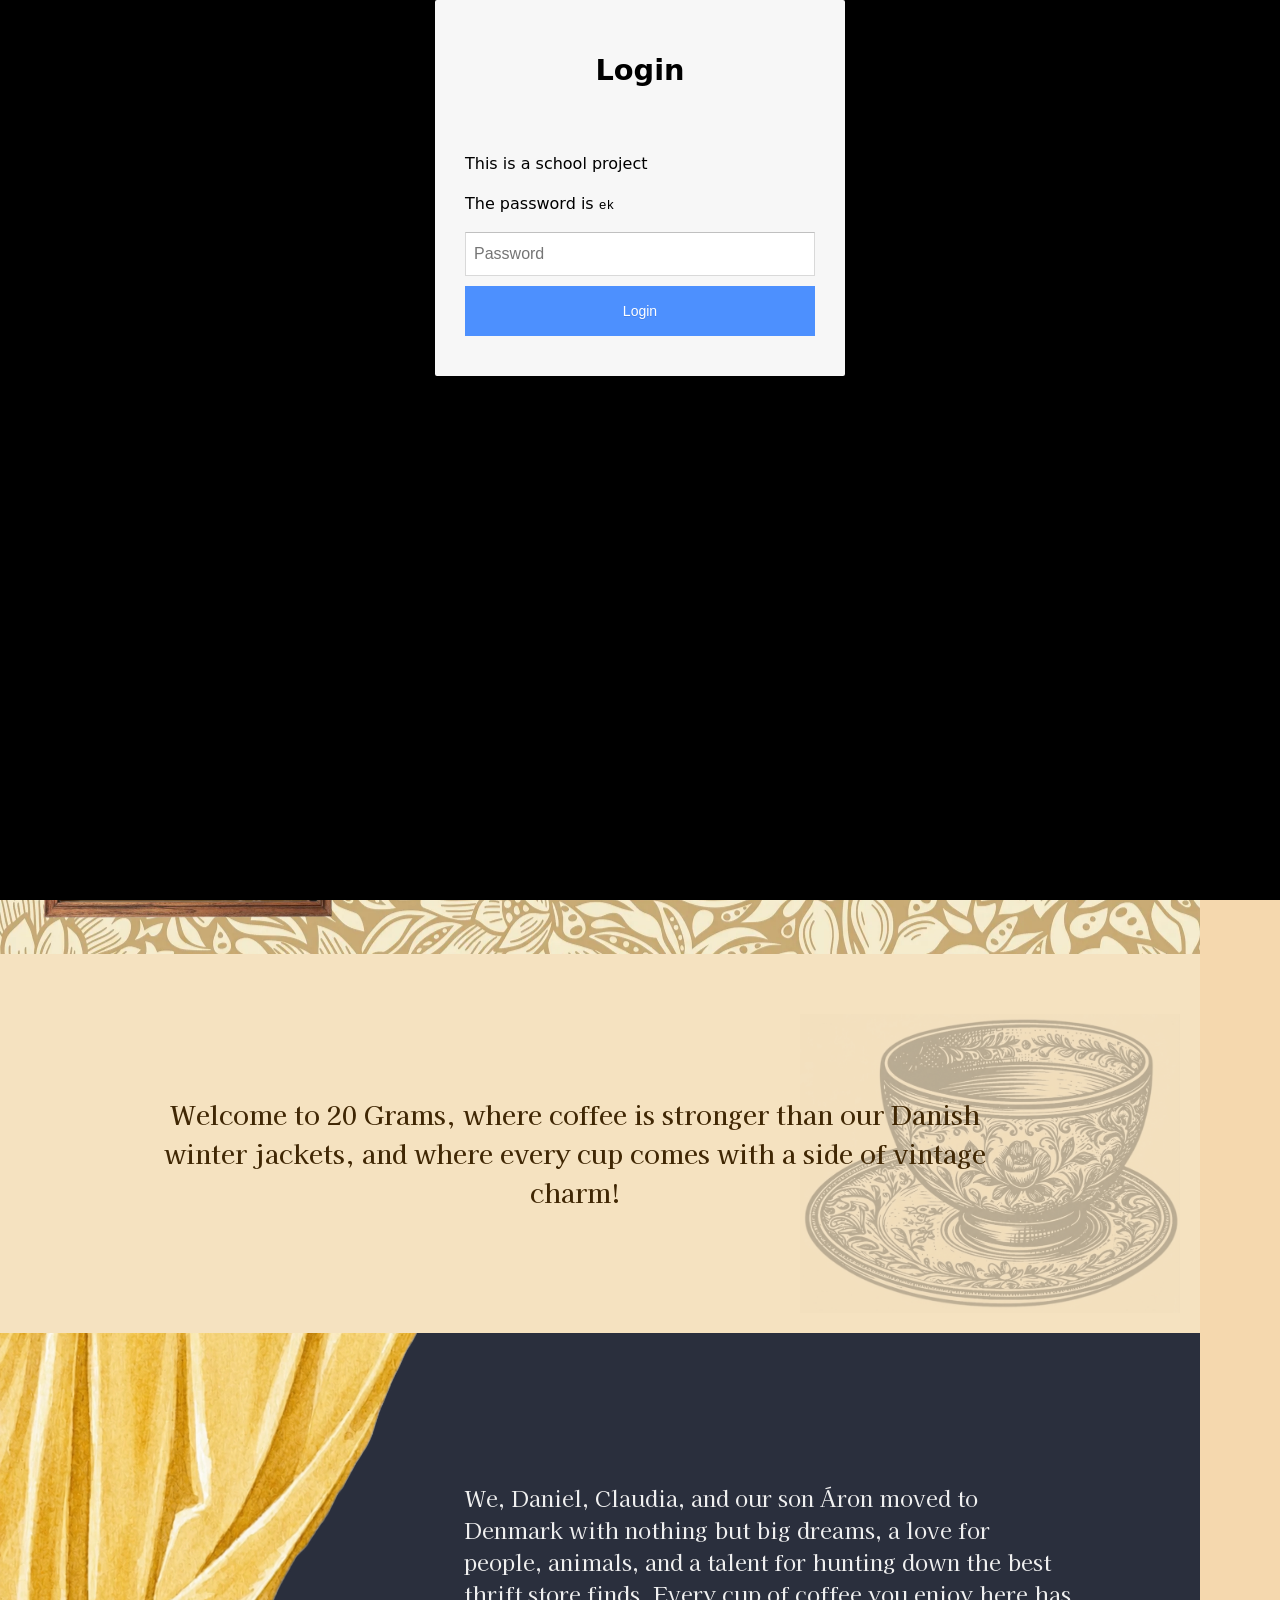
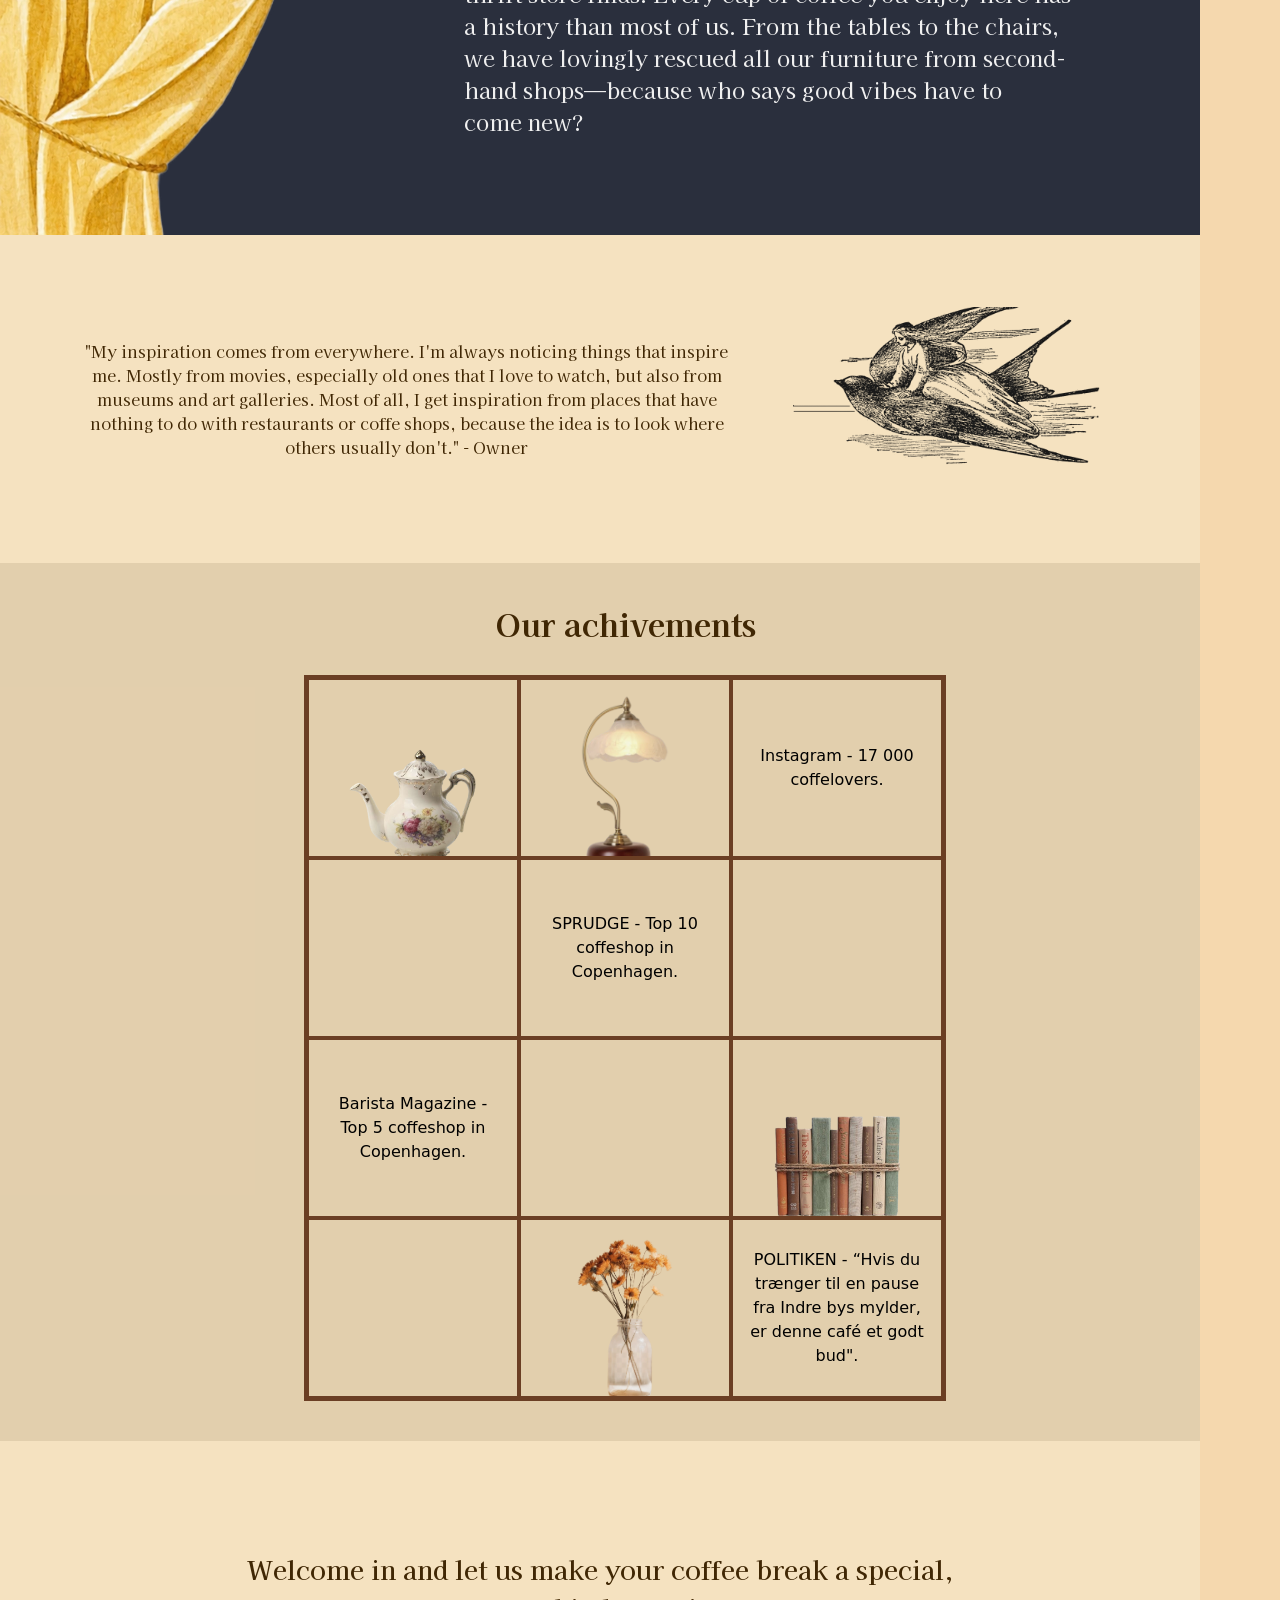
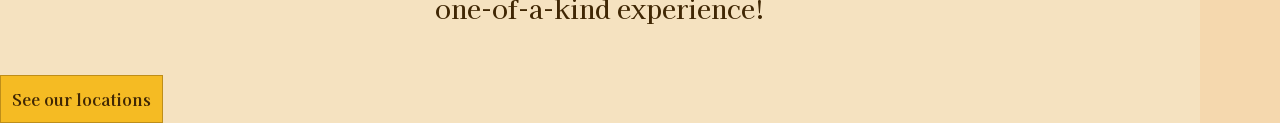
==== about.html @ cf6dc62d "programmeringaboutside" ====
<!doctype html>
<html lang="en">

<head>
  <meta charset="UTF-8" />
  <meta name="viewport" content="width=device-width, initial-scale=1.0" />
  <meta name="robots" content="noindex" />
  <link rel="stylesheet" href="css/about.css" />
  <link rel="stylesheet" href="css/fonts.css" />
  <link rel="stylesheet" href="css/generel.css" />
  <link rel="stylesheet" href="css/custom.css" />
  <link rel="apple-touch-icon" sizes="180x180" href="imgs/generel/favicon/apple-touch-icon.png" />
  <link rel="icon" type="image/png" sizes="32x32" href="imgs/generel/favicon/favicon-32x32.png" />
  <link rel="icon" type="image/png" sizes="16x16" href="imgs/generel/favicon/favicon-16x16.png" />
  <link rel="manifest" href="imgs/generel/favicon/site.webmanifest" />
  <link rel="stylesheet"
    href="https://fonts.googleapis.com/css2?family=Material+Symbols+Outlined:opsz,wght,FILL,GRAD@20..48,100..700,0..1,-50..200&icon_names=arrow_forward_ios,calendar_add_on,location_on,loyalty,mail,menu_book,open_in_new,other_houses" />
  <title>About Us</title>
</head>

<body id="aboutbody">
  <header>
    <div class="logo">
      <a href="index.html">
        <img src="imgs/generel/logo.webp" alt="Logo" />
      </a>
    </div>
    <nav>
      <ul class="menu">
        <li class="navlink">
          <a class="navlink" href="index.html"><span class="material-symbols-outlined">other_houses</span>Home</a>
        </li>
        <li class="navlink">
          <a class="navlink" href="menu.html"><span class="material-symbols-outlined">menu_book</span>Menu</a>
        </li>
        <li class="navlink">
          <a class="navlink" href="about.html"><span class="material-symbols-outlined">loyalty</span>About Us</a>
        </li>
        <li class="navlink">
          <a class="navlink" href="contact.html"><span class="material-symbols-outlined">calendar_add_on</span>Booking &
            Contact</a>
        </li>
        <li class="socialmedia">
          <span><a href="https://www.instagram.com/20gramsdk"><span class="mdi--instagram"></span></a><a
              href="https://www.facebook.com/20gramscph"><span class="gg--facebook"></span></a><a
              href="https://www.tiktok.com/@20gramsdk"><span class="ic--baseline-tiktok"></span></a></span>
          <p>20Grams 2026</p>
        </li>
      </ul>
      <button class="burger">
        <span class="line"></span>
        <span class="line"></span>
        <span class="line"></span>
      </button>
    </nav>
  </header>


  <main>
    <div class="bakgrund">
      <h1>ABOUT US</h1>
      <div class="grid2-3-2">
        <div class="galleribild1">
          <img src="imgs/imgsabout/bild5tavelvegg.webp" alt="menniskorfamilj">
        </div>
        <div class="galleribild2">
          <img src="imgs/imgsabout/bild2tavelvegg.webp" alt="tavlorvegg">
        </div>
        <div class="galleribild3">
          <img src="imgs/imgsabout/bild3tavelvegg.webp" alt="cafeingang">
        </div>
        <div class="galleribild4">
          <img src="imgs/imgsabout/bild4tavelvegg.webp" alt="sittplatscafe">
        </div>
        <div class="galleribild5">
          <img src="imgs/imgsabout/bild1tavelvegg.webp" alt="kvinnakaffe">
        </div>
      </div>
    </div>

    <div class="grid1-1-1">
      <div class="h3first">
        <h3>Welcome to 20 Grams, where coffee is stronger than our Danish winter jackets, and where every
          cup comes with a
          side of vintage charm! </h3>
      </div>
      <img class="koppabout" src="imgs/imgsabout/koppabout.webp" alt="kopp">
    </div>

    <div class="grid2-1">
      <img class="gardinimg" src="imgs/imgsabout/gardinmobilabout.webp" alt="gardin">
      <img class="gardindesktop" src="imgs/imgsabout/gardinabout.webp" alt="gardindesktop">
      <p>We, Daniel, Claudia, and our son Áron moved to Denmark with nothing but big dreams, a love for people,
        animals,
        and a talent for hunting down the best thrift store finds.
        Every cup of coffee you enjoy here has a history than most of us.
        From the tables to the chairs, we have lovingly rescued all our furniture from second-hand shops—because who
        says
        good vibes have to come new?</p>
    </div>

    <div class="grid-1-1">
      <p>"My inspiration comes from everywhere. I'm always noticing things that inspire me. Mostly from movies,
        especially old ones that I love to watch, but also from museums and art galleries. Most of all, I get
        inspiration from places that have nothing to do with restaurants or coffe shops, because the idea is to look
        where others usually don't." - Owner</p>
      <img class="kvinnafagel" src="imgs/imgsabout/bildfagelabout.webp" alt="kvinnafagel">
    </div>

    <div class="gridachivements">
      <h2>Our achivements</h2>
      <ul id="listmobil">
        <li>
          <p>SPRUDGE - Top 10 coffeshop in Copenhagen.</p>
        </li>
        <li>
          <p>Barista Magazine - Top 5 coffeshop in Copenhagen.</p>
        </li>
        <li>
          <p>POLITIKEN - “Hvis du trænger til en pause fra Indre bys mylder, er denne café et godt bud “.</p>
        </li>
        <li>
          <p>Instagram - 17 000 coffelovers.</p>
        </li>
      </ul>
      <div class="hylla">
        <div><img class="grid1hylla" src="imgs/imgsabout/abouthyllakanna.webp" alt="kannapahylla"></div>
        <div><img class="grid2hylla" src="imgs/imgsabout/abouthyllalampa.webp" alt="lampapahylla"></div>
        <button popovertarget="ramme1">
          Instagram - 17 000 coffelovers.
        </button>
        <p></p>
        <button popovertarget="ramme2"> SPRUDGE - Top 10 coffeshop in Copenhagen.</button>
        <p></p>
        <button popovertarget="ramme3">Barista Magazine - Top 5 coffeshop in Copenhagen.</button>
        <p></p>
        <div><img class="grid6hylla" src="imgs/imgsabout/abouthyllabok.webp" alt="bockerpahylla"></div>
        <p></p>
        <div><img class="grid7hylla" src="imgs/imgsabout/abouthyllablommor.webp" alt="blommorpahylla"></div>
        <button popovertarget="ramme4"> POLITIKEN - “Hvis du trænger til en pause fra Indre bys mylder, er denne café et
          godt bud". </button>

      </div>
    </div>
    <div id="ramme1" popover>
      We're pretty social, too!
      Find us on Instagram with over 17,000 followers who keep up with our coffee creations and café vibes.
      Come and see what we're brewing:

      <button>To Instagram</button>
    </div>

    <div id="ramme2" popover>
      Guess what?
      We made it to the Top 10 Coffee Shops in Copenhagen according to SPRUDGE, the coffee bible since 2009! If you're
      into caffeine and cool places, check out what they said about us here:


      <button>To article</button>
    </div>

    <div id="ramme3" popover>
      Barista Magazine also thinks we're pretty awesome, they named us one of the top 5 Coffee Shops in Copenhagen!
      (Our baristas are blushing.)
      See what all the buzz is about here:

      <button>To article</button>
    </div>

    <div id="ramme4" popover>
      POLITIKEN who is one of Denmark's top newspapers, gave us a shoutout!
      If you need a chill break from the city's hustle, we're the spot:

      <button>To article</button>
    </div>

    <div class="flexaboutwelcomein">

      <h3 class="h3welcome">Welcome in and let us make your coffee break a special, </h3>

      <h3 class="h3welcomesecond">one-of-a-kind experience!
      </h3>
      <a class="cta-btnn" href="contact.html">See our locations</a>


    </div>
  </main>


  <!-- <footer>
    <div class="footer-wrapper">
      <div class="slogan">
        <p><span class="brandname">20Grams</span> - Where Coffee Is Just the Beginning</p>
      </div>
      <nav>
        <ul class="footernav">
          <li class="flex"><a href="index.html">Home</a></li>
          <li class="flex"><a href="menu.html">Menu</a></li>
          <li class="flex"><a href="about.html">About Us</a></li>
          <li class="flex"><a href="contact.html">Booking & Contact</a></li>
        </ul>
        <div class="footer-logo">
          <a href="index.html">
            <img src="imgs/generel/logo.webp" alt="Logo" />
          </a>
        </div>
      </nav>
      <span class="line"></span>
      <div class="footer-location">
        <h4 class="navlink">Our Locations</h4>
        <span class="flex"><span class="mdi--location"></span>
          <p class="navlink">Nørreport</p>
        </span>
        <div class="flex openinghours">
          <p>Monday - Saturday</p>
          <p>08:00 — 18:45</p>
        </div>
        <span class="line"></span>
        <div class="flex openinghours">
          <p>Sunday</p>
          <p>08:00 — 17:45</p>
        </div>
      </div>
      <div class="footer-location">
        <span class="flex"><span class="mdi--location"></span>
          <p class="navlink">Vesterport</p>
        </span>
        <div class="flex openinghours">
          <p>Monday - Saturday</p>
          <p>09:00 — 18:45</p>
        </div>
        <span class="line"></span>
        <div class="flex openinghours">
          <p>Sunday</p>
          <p>09:00 — 17:45</p>
        </div>
      </div>
      <span class="line"></span>
      <div class="footer-socialmedia">
        <span>
          <a href="https://www.instagram.com/20gramsdk"><span class="mdi--instagram"></span></a><a
            href="https://www.facebook.com/20gramscph"><span class="gg--facebook"></span></a><a
            href="https://www.tiktok.com/@20gramsdk"><span class="ic--baseline-tiktok"></span></a>
        </span>
        <div class="signature">
          <p class="brandname">20Grams</p>
          <p class="cph">COPENHAGEN</p>
        </div>
      </div>
    </div>
  </footer> -->
  <script src="javascript/login.js"></script>
  <script src="javascript/burgermenu.js"></script>
</body>

</html>
---- css/about.css ----
/**************** mobil version *******************/
body#aboutbody {
  background-image: none;
  background-color: #f4d4a5e3;
}

main {
  /* styling */
  background-color: var(--color-background-mathilda);
  background-size: 1200px auto;
}

.bakgrund {
  /* styling */
  background-image: url(/imgs/imgsabout/backgroundabout.webp);
  background-size: 1200px auto;
}

.grid2-3-2 {
  display: grid;
  grid-template-columns: 2fr 3fr 2fr;
  margin: 10px;
  img {
    object-fit: strech;
  }
}

h1 {
  text-align: center;
}

/************* galleri *************/
.galleribild1 {
  grid-row: 1/3;
  /* width: 80%; */
  /* margin: 35px; */
}

.galleribild2 {
  grid-column: 1/2;
  /* margin-left: 20px;
  margin-bottom: 30px; */
}

.galleribild3 {
  grid-column: 2/3;
  grid-row: 1/5;
}

.galleribild4 {
  grid-column: 3/4;
  grid-row: 1/2;
  /* margin-top: 25px;
  margin: 25px; */
}

.galleribild5 {
  grid-row: 2/4;
  /* margin-inline: 25px; */
}

.grid1-1-1 {
  display: grid;
  grid-template-columns: 1fr 1fr 1fr;
}

.h3first h3 {
  text-align: center;
  z-index: 20;
  position: absolute;
  /* styling */
  margin: 30px;
  font-size: 16px;
  font-weight: var(--font-weight-medium);
}

.koppabout {
  grid-column: 3/3;
  /* styling */
  padding-right: 20px;
  padding-bottom: 20px;
  padding-top: 50px;
}

.grid2-1 {
  /* grid-template-columns: 2fr 1fr; */
  /* styling */
  background-color: var(--blue);
  h1,
  h2,
  p {
    color: var(--color-text-inverted);
  }
}

.grid2-1 {
  background-color: var(--blue);
  display: grid;
  grid-template-columns: repeat(6, 1fr);
  img {
    grid-column: 1/4;
    grid-row: 1/2;
  }
  p {
    color: var(--color-text-inverted);
    grid-column: 2/3;
    margin-top: 30%;

    padding: 5%;
    grid-column: 3/7;
    grid-row: 1/2;
    line-height: 20px;
  }
}

.gardinimg {
  grid-column: 2/3;
}

.pgardin {
  grid-column: 2/3;
}

.grid-1-1 {
  /* display: grid;
  grid-template-columns: 1fr 1fr; */
  margin: 40px;
  margin-block: 40px;
}

.kvinnafagel {
  display: none;
}

.gridachivements {
  /* styling */
  background-color: var(--brown10);
  padding: 40px;
  padding-left: 90px;
}
main .gridachivements ul {
  display: grid;
  grid-template-columns: auto 1fr auto;
}

.gridachivements h2 {
  font-size: 26px;
}

.hylla .gardindesktop {
  display: none;
}

.flexaboutwelcomein h3 {
  text-align: center;
  /* styling */
  font-size: 16px;
  font-weight: var(--font-weight-medium);
}

.h3welcome {
  margin-top: 60px;
}
.h3welcomesecond {
  margin-bottom: 2rem;
}
li {
  color: var(--brown);
  font-size: 35px;
  margin-top: 25px;
  grid-column: 2/3;
}

.cta-btnn {
  display: block;
  height: 48px;
  width: fit-content;
  padding-inline: 0.7rem;
  border: var(--color-btn-border);
  background-color: var(--color-btn);
  color: var(--color-text);
  font-family: var(--font-family-primary);
  font-size: var(--font-size-btn);
  font-weight: var(--font-weight-bold);
  text-align: center;
  place-content: center;
  text-decoration: none;
  transition: ease 0.3s;
  cursor: pointer;
  justify-self: center;
}

.cta-btnn:hover {
  padding-inline: 1.2rem;
  background-color: var(--color-btn-hover);
}
.cta-btnn:active {
  background-color: var(--color-btn-active);
  color: var(--color-text-inverted);
  padding-inline: 0.5rem;
}

/**************** desktop version ***************/
@media (min-width: 800px) {
  main {
    /* styling */
    background-color: var(--color-background-mathilda);
    background-size: 1200px auto;
  }

  .test {
    /* styling */
    background-image: url(/imgs/imgsabout/backgroundabout.webp);
    background-size: 1200px auto;
  }
  /************* galleri ******************/
  .galleribild1 {
    grid-row: 1/3;
    width: 80%;
    margin: 35px;
  }

  .galleribild2 {
    grid-column: 1/2;
    margin-left: 20px;
    margin-bottom: 30px;
  }

  .galleribild3 {
    grid-column: 2/3;
    grid-row: 1/5;
  }

  .galleribild4 {
    grid-column: 3/4;
    grid-row: 1/2;
    margin-top: 25px;
    margin: 25px;
  }

  .galleribild5 {
    grid-row: 2/4;
    margin-inline: 25px;
  }

  .grid1-1-1 {
    display: grid;
    grid-template-columns: 1fr 1fr 1fr;
  }

  .h3first h3 {
    /* z-index: 20; */
    position: absolute;
    margin-right: 280px;
    margin-left: 150px;
    margin-top: 130px;
    /* styling */
    /* margin: 60px; */
    font-weight: var(--font-weight-medium);
    font-size: var(--font-size-h3);
  }

  .koppabout {
    grid-column: 3/3;
    padding-right: 20px;
    padding-bottom: 20px;
    padding-top: 50px;
  }

  .gridachivements ul#listmobil {
    display: none;
  }

  /************ hylla achiviements ************/
  .gridachivements h2 {
    font-size: var(--font-size-h2);
    text-align: center;
    margin-bottom: 2rem;
  }
  .hylla {
    width: 60%;
    margin: auto;
    display: grid;
    grid-template-columns: repeat(3, 1fr);
    border: 3px solid #6b3f24;
  }

  .hylla > * {
    border: 2.5px solid #6b3f24;
    height: 180px;
    display: flex;
    justify-content: center;
    align-items: center;
    text-align: center;
    padding: 15px;
    overflow: hidden;
  }

  .hylla img {
    height: auto;
    object-fit: contain;
  }

  .hylla .grid1hylla,
  .hylla .grid6hylla {
    padding-top: 4.7rem;
    width: 130px;
  }

  .hylla .grid2hylla {
    width: 90px;
    padding-top: 1.6rem;
  }
  .hylla .grid7hylla {
    width: 100px;
    padding-top: 1.5rem;
  }

  .ramme1,
  .ramme2,
  .ramme3,
  .ramme4,
  #ramme1,
  #ramme2,
  #ramme3,
  #ramme4 {
    font-size: var(--font-size-p);
    font-family: var(--font-family-primary);
    width: 700px;
    height: 400px;
    position: fixed;
    top: 50%;
    left: 50%;
    position: fixed;
    transform: translate(-50%, -50%);

    background-image: url(/imgs/imgsabout/kortbakgrund.webp);
    padding-top: 3rem;
    padding-inline: 3rem;
  }

  .grid2-1 {
    grid-template-columns: 2fr 1fr;
    /* styling */
    background-color: var(--blue);
    h1,
    h2,
    p {
      color: var(--color-text-inverted);
    }
  }

  .kvinnafagel {
    display: block;
  }

  .gardinimg {
    display: none;
  }

  .gardindesktop {
    width: 140%;
  }
  .grid2-1 p {
    font-size: var(--font-size-h4);
    line-height: normal;
    padding-inline: 8rem;
    text-align: start;
    margin-left: 21rem;
    margin-top: 5.5rem;
  }
  .grid-1-1 {
    display: grid;
    grid-template-columns: 1fr 1fr 1fr;
    margin: 20px;
    margin-block: 40px;
  }

  .grid-1-1 img {
    width: 80%;
    grid-column: 3/3;
    margin-top: 2rem;
  }

  .grid-1-1 p {
    grid-column: 1/3;
    margin: 4rem;
    text-align: center;
  }

  .flexaboutwelcomein h3 {
    font-size: var(--font-size-h3);
  }

  .h3welcome {
    padding-top: 3rem;
  }

  .h3welcomesecond {
    padding-bottom: 1rem;
  }
  .cta-btnn {
    display: block;
    height: 48px;
    width: fit-content;
    padding-inline: 0.7rem;
    border: var(--color-btn-border);
    background-color: var(--color-btn);
    color: var(--color-text);
    font-family: var(--font-family-primary);
    font-size: var(--font-size-btn);
    font-weight: var(--font-weight-bold);
    text-align: center;
    place-content: center;
    text-decoration: none;
    transition: ease 0.3s;
    cursor: pointer;
    justify-self: center;
  }

  .cta-btnn:hover {
    padding-inline: 1.2rem;
    background-color: var(--color-btn-hover);
  }
  .cta-btnn:active {
    background-color: var(--color-btn-active);
    color: var(--color-text-inverted);
    padding-inline: 0.5rem;
  }
}
---- css/fonts.css ----
@import url("https://fonts.googleapis.com/css2?family=Almendra:wght@400;700&family=Jacques+Francois&family=Kaisei+Decol:wght@400;500;700&display=swap");

/* Google Icons */
.material-symbols-outlined {
  font-variation-settings:
  'FILL' 1,
  'wght' 600,
  'GRAD' 0,
  'opsz' 24
}

/* socialmedia */
.instagram-icon {
  content: url('data:image/svg+xml,<svg xmlns="http://www.w3.org/2000/svg" width="30" height="30" viewBox="0 0 24 24"><path fill="%23402704" d="M7.8 2h8.4C19.4 2 22 4.6 22 7.8v8.4a5.8 5.8 0 0 1-5.8 5.8H7.8C4.6 22 2 19.4 2 16.2V7.8A5.8 5.8 0 0 1 7.8 2m-.2 2A3.6 3.6 0 0 0 4 7.6v8.8C4 18.39 5.61 20 7.6 20h8.8a3.6 3.6 0 0 0 3.6-3.6V7.6C20 5.61 18.39 4 16.4 4zm9.65 1.5a1.25 1.25 0 0 1 1.25 1.25A1.25 1.25 0 0 1 17.25 8A1.25 1.25 0 0 1 16 6.75a1.25 1.25 0 0 1 1.25-1.25M12 7a5 5 0 0 1 5 5a5 5 0 0 1-5 5a5 5 0 0 1-5-5a5 5 0 0 1 5-5m0 2a3 3 0 0 0-3 3a3 3 0 0 0 3 3a3 3 0 0 0 3-3a3 3 0 0 0-3-3" /></svg>');
  /* <span class="instagram-icon"></span> */
  }
.instagram-icon-white {
  content: url('data:image/svg+xml,<svg xmlns="http://www.w3.org/2000/svg" width="30" height="30" viewBox="0 0 24 24"><path fill="%23f0f0f0" d="M7.8 2h8.4C19.4 2 22 4.6 22 7.8v8.4a5.8 5.8 0 0 1-5.8 5.8H7.8C4.6 22 2 19.4 2 16.2V7.8A5.8 5.8 0 0 1 7.8 2m-.2 2A3.6 3.6 0 0 0 4 7.6v8.8C4 18.39 5.61 20 7.6 20h8.8a3.6 3.6 0 0 0 3.6-3.6V7.6C20 5.61 18.39 4 16.4 4zm9.65 1.5a1.25 1.25 0 0 1 1.25 1.25A1.25 1.25 0 0 1 17.25 8A1.25 1.25 0 0 1 16 6.75a1.25 1.25 0 0 1 1.25-1.25M12 7a5 5 0 0 1 5 5a5 5 0 0 1-5 5a5 5 0 0 1-5-5a5 5 0 0 1 5-5m0 2a3 3 0 0 0-3 3a3 3 0 0 0 3 3a3 3 0 0 0 3-3a3 3 0 0 0-3-3" /></svg>');
        padding: 0.3rem;
  /* <span class="instagram-icon-white"></span> */
  }
  .facebook-icon {
    content: url('data:image/svg+xml,<svg xmlns="http://www.w3.org/2000/svg" width="30" height="30" viewBox="0 0 24 24"><path fill="%23402704" d="M14.2 2.875A4.625 4.625 0 0 0 9.575 7.5v2.575H7.1c-.124 0-.225.1-.225.225v3.4c0 .124.1.225.225.225h2.475V20.9c0 .124.1.225.225.225h3.4c.124 0 .225-.1.225-.225v-6.975h2.497c.103 0 .193-.07.218-.17l.85-3.4a.225.225 0 0 0-.218-.28h-3.347V7.5a.775.775 0 0 1 .775-.775h2.6c.124 0 .225-.1.225-.225V3.1c0-.124-.1-.225-.225-.225z" /></svg>');
    /* <span class="facebook-icon"></span> */
  }
  .facebook-icon-white {
    content: url('data:image/svg+xml,<svg xmlns="http://www.w3.org/2000/svg" width="30" height="30" viewBox="0 0 24 24"><path fill="%23f0f0f0" d="M14.2 2.875A4.625 4.625 0 0 0 9.575 7.5v2.575H7.1c-.124 0-.225.1-.225.225v3.4c0 .124.1.225.225.225h2.475V20.9c0 .124.1.225.225.225h3.4c.124 0 .225-.1.225-.225v-6.975h2.497c.103 0 .193-.07.218-.17l.85-3.4a.225.225 0 0 0-.218-.28h-3.347V7.5a.775.775 0 0 1 .775-.775h2.6c.124 0 .225-.1.225-.225V3.1c0-.124-.1-.225-.225-.225z" /></svg>');
         padding: 0.3rem;
   /* <span class="facebook-icon-white"></span> */
  }
  .tiktok-icon {
    content: url('data:image/svg+xml,<svg xmlns="http://www.w3.org/2000/svg" width="30" height="30" viewBox="0 0 24 24"><path fill="%23402704" d="M16.6 5.82s.51.5 0 0A4.28 4.28 0 0 1 15.54 3h-3.09v12.4a2.59 2.59 0 0 1-2.59 2.5c-1.42 0-2.6-1.16-2.6-2.6c0-1.72 1.66-3.01 3.37-2.48V9.66c-3.45-.46-6.47 2.22-6.47 5.64c0 3.33 2.76 5.7 5.69 5.7c3.14 0 5.69-2.55 5.69-5.7V9.01a7.35 7.35 0 0 0 4.3 1.38V7.3s-1.88.09-3.24-1.48" /></svg>');
    /* <span class="tiktok-icon"></span> */
  }
  .tiktok-icon-white {
    content: url('data:image/svg+xml,<svg xmlns="http://www.w3.org/2000/svg" width="30" height="30" viewBox="0 0 24 24"><path fill="%23f0f0f0" d="M16.6 5.82s.51.5 0 0A4.28 4.28 0 0 1 15.54 3h-3.09v12.4a2.59 2.59 0 0 1-2.59 2.5c-1.42 0-2.6-1.16-2.6-2.6c0-1.72 1.66-3.01 3.37-2.48V9.66c-3.45-.46-6.47 2.22-6.47 5.64c0 3.33 2.76 5.7 5.69 5.7c3.14 0 5.69-2.55 5.69-5.7V9.01a7.35 7.35 0 0 0 4.3 1.38V7.3s-1.88.09-3.24-1.48" /></svg>');
       padding: 0.3rem;
     /* <span class="tiktok-icon-white"></span> */
  }

  /* menu icons */
  .home-icon {
    content: url('data:image/svg+xml,<svg xmlns="http://www.w3.org/2000/svg" width="24" height="24" viewBox="0 0 24 24"><path fill="%23402704" d="M10 20v-6h4v6h5v-8h3L12 3L2 12h3v8z" /></svg>');
    width: 28px;
    /* <span class="home-icon"></span> */
  }
  .menu-icon {
    content: url('data:image/svg+xml,<svg xmlns="http://www.w3.org/2000/svg" width="24" height="24" viewBox="0 0 24 24"><path fill="%23402704" d="M21 5c-1.11-.35-2.33-.5-3.5-.5c-1.95 0-4.05.4-5.5 1.5c-1.45-1.1-3.55-1.5-5.5-1.5S2.45 4.9 1 6v14.65c0 .25.25.5.5.5c.1 0 .15-.05.25-.05C3.1 20.45 5.05 20 6.5 20c1.95 0 4.05.4 5.5 1.5c1.35-.85 3.8-1.5 5.5-1.5c1.65 0 3.35.3 4.75 1.05c.1.05.15.05.25.05c.25 0 .5-.25.5-.5V6c-.6-.45-1.25-.75-2-1m0 13.5c-1.1-.35-2.3-.5-3.5-.5c-1.7 0-4.15.65-5.5 1.5V8c1.35-.85 3.8-1.5 5.5-1.5c1.2 0 2.4.15 3.5.5z" /><path fill="%23402704" d="M17.5 10.5c.88 0 1.73.09 2.5.26V9.24c-.79-.15-1.64-.24-2.5-.24c-1.7 0-3.24.29-4.5.83v1.66c1.13-.64 2.7-.99 4.5-.99M13 12.49v1.66c1.13-.64 2.7-.99 4.5-.99c.88 0 1.73.09 2.5.26V11.9c-.79-.15-1.64-.24-2.5-.24c-1.7 0-3.24.3-4.5.83m4.5 1.84c-1.7 0-3.24.29-4.5.83v1.66c1.13-.64 2.7-.99 4.5-.99c.88 0 1.73.09 2.5.26v-1.52c-.79-.16-1.64-.24-2.5-.24" /></svg>');
    /* <span class="menu-icon"></span> */
  }
  .about-icon {
    content: url('data:image/svg+xml,<svg xmlns="http://www.w3.org/2000/svg" width="26" height="26" viewBox="10 10 60 60"><g fill="%23402704"><path d="M63.099 21.781c-4.979-4.978-13.05-4.978-18.028 0l-3.36 3.36l5.159 5.16a4.706 4.706 0 1 1-6.656 6.656l-4.623-4.623a.75.75 0 0 0-1.06 0L23.332 43.533a2.207 2.207 0 0 0 3.258 2.97l9.18-9.18a1.25 1.25 0 0 1 1.767 0l.082.081a1.25 1.25 0 0 1 0 1.768l-9.18 9.18a2.206 2.206 0 0 0 3.12 3.12l9.18-9.18a1.25 1.25 0 0 1 1.768 0l.08.082a1.25 1.25 0 0 1 0 1.767l-9.179 9.18a2.206 2.206 0 1 0 3.12 3.12l9.18-9.18a1.25 1.25 0 0 1 1.768 0l.08.082a1.25 1.25 0 0 1 0 1.767l-9.179 9.18a2.206 2.206 0 1 0 3.12 3.12l19.37-19.37l.018-.017l.005-.006l.013-.013l2.196-2.196c4.978-4.978 4.978-13.049 0-18.027" /><path d="M45.102 35.19a2.2 2.2 0 0 1-3.12 0l-4.623-4.624a3.24 3.24 0 0 0-2.556-.941a3.24 3.24 0 0 0-2.04.942L20.678 42.65a.75.75 0 0 1-1.06 0l-2.835-2.835c-4.979-4.979-4.979-13.052 0-18.031c4.98-4.98 13.053-4.98 18.032 0l2.023 2.023l.027.026l.049.047l8.188 8.188a2.206 2.206 0 0 1 0 3.12" /></g></svg>');
    /* <span class="about-icon"></span> */
  }
  .booking-icon {
    content: url('data:image/svg+xml,<svg xmlns="http://www.w3.org/2000/svg" width="27" height="27" viewBox="0 0 24 24"><path fill="%23402704" d="M17 22v-3h-3v-2h3v-3h2v3h3v2h-3v3zM3 20V4h3V2h2v2h6V2h2v2h3v8.1q-.5-.075-1-.075t-1 .075V10H5v8h7q0 .5.075 1t.275 1z" /></svg>');
     /* <span class="booking-icon"></span> */
}
   



/* other */
   .location-icon-brown {
    content: url('data:image/svg+xml,<svg xmlns="http://www.w3.org/2000/svg" width="30" height="30" viewBox="0 0 20 20"><path fill="%23402704" d="M10 20S3 10.87 3 7a7 7 0 1 1 14 0c0 3.87-7 13-7 13m0-11a2 2 0 1 0 0-4a2 2 0 0 0 0 4" /></svg>');
    /* <span class="location-icon-brown"></span> */ 
  } 
    .location-icon-white {
    content: url('data:image/svg+xml,<svg xmlns="http://www.w3.org/2000/svg" width="30" height="30" viewBox="0 0 20 20"><path fill="%23f0f0f0" d="M10 20S3 10.87 3 7a7 7 0 1 1 14 0c0 3.87-7 13-7 13m0-11a2 2 0 1 0 0-4a2 2 0 0 0 0 4" /></svg>');
    /* <span class="location-icon-white"></span> */ 
  }
  .mail-icon {
    content: url('data:image/svg+xml,<svg xmlns="http://www.w3.org/2000/svg" width="30" height="30" viewBox="0 0 24 24"><path fill="%23f0f0f0" d="M4 20q-.825 0-1.412-.587T2 18V6q0-.825.588-1.412T4 4h16q.825 0 1.413.588T22 6v12q0 .825-.587 1.413T20 20zm8-7L4 8v10h16V8zm0-2l8-5H4zM4 8V6v12z" /></svg>');
    /* <span class="mail-icon"></span> */
  }
  .open-icon {
    content: url('data:image/svg+xml,<svg xmlns="http://www.w3.org/2000/svg" width="24" height="24" viewBox="0 0 24 24"><path fill="none" stroke="%23402704" stroke-linecap="round" stroke-linejoin="round" stroke-width="2" d="M10 4H6a2 2 0 0 0-2 2v12a2 2 0 0 0 2 2h12a2 2 0 0 0 2-2v-4m-8-2l8-8m0 0v5m0-5h-5" /></svg>');
    /* <span class="open-icon"></span> */
    padding-top: 1px;
  }

    .deco-line {
    content: url('data:image/svg+xml,<svg width="1123" height="22" viewBox="0 0 1123 22" fill="none" xmlns="http://www.w3.org/2000/svg"><path d="M556.832 22C556.708 22 556.583 21.9949 556.458 21.9846C555.794 21.9979 549.859 21.8776 545.801 13.6426C544.457 10.9573 542.64 8.44076 541.065 7.08061L540.827 6.86352C538.807 5.01673 536.115 4.45392 533.627 5.36137C531.249 6.2287 529.522 8.2597 528.888 10.9327C528.838 11.1426 528.794 11.3545 528.758 11.5695C528.425 13.4945 528.853 15.4678 529.96 17.1253C531.539 19.4876 533.634 20.5329 535.715 19.9917C537.591 19.503 539.04 17.79 539.408 15.6273C539.596 14.5275 539.345 13.3505 538.723 12.3988C537.785 10.9666 536.544 10.3256 535.323 10.6373C534.23 10.9162 533.385 11.9111 533.172 13.1725C532.951 14.473 533.692 15.7343 534.823 15.9853L534.503 17.8023C532.486 17.3548 531.163 15.1232 531.553 12.8257C531.89 10.8411 533.226 9.27309 534.957 8.83068C536.823 8.35329 538.725 9.27826 540.049 11.3C540.943 12.6663 541.299 14.369 541.026 15.974C540.537 18.8558 538.598 21.142 536.088 21.7953C533.383 22.499 530.602 21.1687 528.644 18.2375C527.253 16.1561 526.719 13.6632 527.14 11.2176C527.184 10.9604 527.236 10.7052 527.296 10.4552C528.076 7.16289 530.198 4.66483 533.118 3.59893C536.139 2.49497 539.41 3.17916 541.867 5.42618L542.086 5.62788C543.834 7.13618 545.767 9.8009 547.239 12.7393C550.974 20.3158 556.388 20.1296 556.442 20.1326L556.493 20.1306L556.544 20.1347C557.474 20.216 558.381 19.8867 559.098 19.2005C559.834 18.4937 560.282 17.4999 560.358 16.401C560.474 14.7261 559.384 13.2455 557.927 13.1005C557.411 13.0428 556.864 13.2815 556.46 13.7239C555.856 14.3875 555.639 15.1726 555.865 15.8763C556.056 16.471 556.533 16.8866 557.081 16.9371L556.949 18.7828C555.759 18.6747 554.726 17.7817 554.316 16.506C553.867 15.1098 554.239 13.5748 555.31 12.3988C556.052 11.5839 557.082 11.1518 558.074 11.2557C560.424 11.4913 562.186 13.8638 562 16.545C561.889 18.1377 561.238 19.5812 560.166 20.61C559.223 21.5144 558.053 22 556.832 22Z" fill="%23402704"/><path d="M565.55 22C564.329 22 563.159 21.5154 562.214 20.61C561.141 19.5811 560.491 18.1376 560.38 16.545C560.194 13.8648 561.956 11.4912 564.307 11.2556C565.293 11.1548 566.328 11.5839 567.071 12.3987C568.142 13.5747 568.514 15.1097 568.065 16.5048C567.655 17.7806 566.622 18.6747 565.432 18.7817L565.299 16.9359C565.848 16.8865 566.324 16.4699 566.516 15.8752C566.742 15.1714 566.525 14.3864 565.92 13.7228C565.517 13.2804 564.971 13.0458 564.454 13.0993C562.997 13.2454 561.907 14.726 562.023 16.3999C562.099 17.4977 562.546 18.4926 563.283 19.1994C563.999 19.8867 564.906 20.219 565.836 20.1336L565.887 20.1295L565.938 20.1316C566.158 20.1305 571.432 20.2602 575.138 12.7433C576.612 9.79978 578.546 7.13406 580.312 5.60929L580.512 5.42511C582.97 3.17809 586.24 2.49493 589.262 3.59786C592.182 4.66273 594.304 7.16182 595.084 10.4542C595.143 10.7042 595.195 10.9573 595.24 11.2145C595.661 13.6601 595.127 16.153 593.737 18.2354C591.778 21.1676 588.996 22.499 586.292 21.7932C583.782 21.1398 581.843 18.8547 581.354 15.9719C581.081 14.3669 581.437 12.6631 582.331 11.2978C583.655 9.27613 585.561 8.35528 587.422 8.82855C589.153 9.26993 590.49 10.8379 590.827 12.8236C591.217 15.12 589.893 17.3526 587.876 17.8002L587.556 15.9833C588.687 15.7322 589.429 14.4698 589.208 13.1704C588.994 11.909 588.15 10.9141 587.057 10.6353C585.837 10.3235 584.596 10.9645 583.657 12.3966C583.034 13.3483 582.784 14.5243 582.971 15.6252C583.339 17.7878 584.788 19.5009 586.664 19.9896C588.743 20.5328 590.84 19.4865 592.419 17.1232C593.526 15.4647 593.954 13.4924 593.622 11.5684C593.586 11.3524 593.542 11.1394 593.492 10.9295C592.858 8.25753 591.131 6.22656 588.753 5.35924C586.264 4.45076 583.573 5.01354 581.552 6.8624L581.333 7.06303C579.739 8.43964 577.923 10.9563 576.576 13.6467C572.519 21.8796 566.605 22.0082 565.921 21.9835C565.799 21.9948 565.675 22 565.55 22Z" fill="%23402704"/><path d="M561.192 11.6765C559.881 11.6775 558.828 10.6795 558.572 9.19489C557.983 5.77498 560.392 1.42703 560.495 1.24287L561.192 0L561.888 1.24287C561.992 1.426 564.4 5.77498 563.81 9.19489C563.554 10.6795 562.501 11.6765 561.192 11.6765ZM560.19 8.84304C560.314 9.56736 560.789 9.82556 561.191 9.82556C561.593 9.82556 562.068 9.56733 562.192 8.84405C562.479 7.18348 561.778 5.07743 561.191 3.69362C560.604 5.0764 559.903 7.18247 560.19 8.84304Z" fill="%23402704"/><path d="M1114.86 13.8131C1114.5 13.8131 1114.14 13.7781 1113.79 13.6992C1112.41 13.3872 1111.47 12.1137 1111.47 10.5314C1111.47 8.94797 1112.41 7.67558 1113.79 7.36241C1116.99 6.6386 1121.05 9.57869 1121.22 9.70462L1122.35 10.5303L1121.22 11.3559C1121.07 11.4676 1117.83 13.8131 1114.86 13.8131ZM1114.14 9.29513C1113.47 9.44624 1113.23 10.032 1113.23 10.5314C1113.23 11.0296 1113.47 11.6165 1114.14 11.7665C1115.61 12.095 1117.57 11.2891 1118.95 10.5303C1117.57 9.77254 1115.61 8.96443 1114.14 9.29513Z" fill="%23402704"/><path d="M1108.2 11.5267C1108.13 11.5267 1108.06 11.5246 1107.99 11.5191C1107.98 11.5191 1107.98 11.5191 1107.98 11.5191C1107.43 11.5191 1104.19 11.323 1101.99 6.85538C1101.3 5.49427 1100.39 4.22187 1099.6 3.54186L1099.46 3.41701C1098.51 2.54757 1097.24 2.28479 1096.08 2.71184C1094.96 3.117 1094.16 4.06417 1093.86 5.3103C1093.84 5.41104 1093.82 5.51069 1093.8 5.61253C1093.65 6.49073 1093.85 7.39411 1094.36 8.15624C1095.08 9.24031 1096.02 9.72432 1096.94 9.48451C1097.76 9.27098 1098.4 8.51868 1098.56 7.5693C1098.64 7.12363 1098.53 6.64294 1098.28 6.25093C1097.88 5.65195 1097.41 5.38805 1096.93 5.5096C1096.53 5.61363 1096.21 5.98596 1096.13 6.45791C1096.06 6.8784 1096.3 7.28465 1096.66 7.36459L1096.32 9.29838C1095.02 9.01039 1094.16 7.57041 1094.41 6.08885C1094.62 4.84601 1095.46 3.86381 1096.55 3.58677C1097.71 3.29112 1098.88 3.84957 1099.69 5.08146C1100.23 5.91367 1100.45 6.95504 1100.28 7.93836C1099.99 9.65425 1098.84 11.0153 1097.34 11.4041C1095.74 11.8213 1094.1 11.0493 1092.96 9.33888C1092.16 8.14203 1091.84 6.64736 1092.08 5.23698C1092.11 5.09025 1092.14 4.94349 1092.17 4.79895C1092.61 2.92428 1093.87 1.4416 1095.54 0.833864C1097.28 0.19985 1099.16 0.592959 1100.57 1.88617L1100.69 1.99351C1101.65 2.81915 1102.71 4.28318 1103.52 5.89176C1104.76 8.4092 1106.34 9.19437 1107.25 9.43746C1106.89 9.1659 1106.61 8.76945 1106.46 8.29312C1106.16 7.36783 1106.4 6.36044 1107.09 5.6005C1107.57 5.07051 1108.25 4.79017 1108.9 4.85696C1110.38 5.00588 1111.49 6.49953 1111.37 8.18585C1111.3 9.15822 1110.91 10.0419 1110.25 10.6715C1109.67 11.2289 1108.95 11.5267 1108.2 11.5267ZM1108.71 6.82143C1108.57 6.82143 1108.42 6.89478 1108.31 7.01304C1108.12 7.22547 1108.05 7.44342 1108.11 7.62738C1108.14 7.72703 1108.23 7.84856 1108.37 7.8617L1108.25 9.55569C1108.56 9.54255 1108.87 9.41112 1109.11 9.1746C1109.41 8.88771 1109.59 8.48257 1109.62 8.03581C1109.67 7.42041 1109.27 6.87729 1108.74 6.82363C1108.73 6.82144 1108.72 6.82143 1108.71 6.82143Z" fill="%23402704"/><path d="M1097.2 20.5365C1096.64 20.5365 1096.08 20.439 1095.53 20.2386C1093.87 19.632 1092.61 18.1494 1092.17 16.2714C1092.14 16.1291 1092.11 15.9823 1092.08 15.8334C1091.84 14.4252 1092.16 12.9305 1092.95 11.7348C1094.1 10.0254 1095.74 9.25238 1097.34 9.66958C1098.84 10.0583 1099.99 11.4194 1100.28 13.1353C1100.45 14.1186 1100.23 15.16 1099.69 15.9922C1098.88 17.2241 1097.71 17.7836 1096.55 17.4869C1095.46 17.2098 1094.62 16.2287 1094.41 14.9848C1094.16 13.5043 1095.02 12.0644 1096.32 11.7753L1096.66 13.7091C1096.3 13.7891 1096.06 14.1963 1096.13 14.6157C1096.21 15.0888 1096.53 15.46 1096.93 15.564C1097.41 15.6845 1097.89 15.4217 1098.28 14.8227C1098.53 14.4307 1098.64 13.9511 1098.56 13.5043C1098.4 12.5539 1097.76 11.8027 1096.94 11.5891C1096.02 11.3504 1095.08 11.8344 1094.36 12.9185C1093.85 13.6806 1093.65 14.584 1093.8 15.46C1093.82 15.5641 1093.84 15.6637 1093.86 15.7623C1094.16 17.0106 1094.96 17.9578 1096.08 18.3629C1097.25 18.79 1098.51 18.526 1099.47 17.6555L1099.58 17.5504C1100.39 16.8518 1101.3 15.5805 1101.99 14.2128C1104.2 9.72103 1107.46 9.58964 1107.99 9.55569C1108.81 9.48999 1109.61 9.79328 1110.25 10.401C1110.91 11.0307 1111.3 11.9133 1111.37 12.8867C1111.49 14.573 1110.38 16.0656 1108.89 16.2145C1108.24 16.2824 1107.57 16.002 1107.09 15.4709C1106.39 14.7099 1106.16 13.7025 1106.45 12.7772C1106.61 12.3009 1106.89 11.9034 1107.25 11.6318C1106.34 11.8727 1104.76 12.6546 1103.52 15.1721C1102.71 16.7861 1101.65 18.2501 1100.67 19.0944L1100.57 19.1831C1099.6 20.0722 1098.41 20.5365 1097.2 20.5365ZM1108.25 11.5212L1108.37 13.2152C1108.23 13.2284 1108.14 13.35 1108.11 13.4496C1108.05 13.6336 1108.12 13.8514 1108.31 14.0639C1108.43 14.1931 1108.6 14.2676 1108.74 14.2544C1109.27 14.2019 1109.67 13.6587 1109.62 13.0433C1109.59 12.5955 1109.41 12.1903 1109.11 11.9034C1108.87 11.6658 1108.56 11.5344 1108.25 11.5212Z" fill="%23402704"/><path d="M7.49053 13.8142C4.52218 13.8142 1.28106 11.4695 1.12811 11.3578L0 10.5321L1.12811 9.70639C1.29957 9.58045 5.35413 6.64001 8.56116 7.36388C9.94742 7.67599 10.8787 8.94966 10.8787 10.5332C10.8787 12.1157 9.94742 13.3892 8.56116 13.7013C8.2124 13.7791 7.8539 13.8142 7.49053 13.8142ZM3.40381 10.531C4.78034 11.2899 6.74917 12.097 8.21727 11.7685C8.88751 11.6174 9.12619 11.0315 9.12619 10.5332C9.12619 10.0338 8.88751 9.44791 8.21727 9.29679C6.7404 8.96496 4.77741 9.77099 3.40381 10.531Z" fill="%23402704"/><path d="M14.1529 11.5276C13.4038 11.5276 12.6839 11.2297 12.1052 10.6745C11.4486 10.0448 11.0501 9.16212 10.982 8.18746C10.8651 6.50207 11.9756 5.00832 13.4583 4.85939C14.1091 4.80244 14.7832 5.07295 15.2664 5.60299C15.9601 6.3641 16.1958 7.37048 15.8987 8.29695C15.7457 8.77333 15.4622 9.1709 15.1037 9.4414C16.0107 9.19938 17.5938 8.41852 18.8349 5.90084C19.6435 4.28663 20.7073 2.82248 21.6863 1.97815L21.7818 1.88945C23.1973 0.593921 25.0794 0.201828 26.8203 0.835903C28.4832 1.4426 29.7419 2.9254 30.1871 4.80244C30.2212 4.9459 30.2504 5.09045 30.2757 5.2361C30.5193 6.64881 30.2007 8.14363 29.4019 9.3406C28.2592 11.0523 26.6196 11.8233 25.0151 11.4061C23.5188 11.0162 22.3634 9.656 22.0721 7.93995C21.9045 6.95653 22.1218 5.91506 22.6664 5.08277C23.474 3.85186 24.6498 3.29335 25.8101 3.58794C26.8963 3.86501 27.7341 4.84737 27.9445 6.09033C28.1958 7.57093 27.3395 9.01098 26.037 9.3001L25.698 7.36612C26.0585 7.28618 26.2933 6.87988 26.2221 6.45936C26.1423 5.98627 25.8286 5.61392 25.4223 5.50988C24.946 5.38833 24.4715 5.65116 24.0789 6.25128C23.8227 6.64224 23.7185 7.12298 23.7945 7.56979C23.9562 8.52035 24.5904 9.27163 25.4116 9.48518C26.3322 9.72282 27.2752 9.24095 28 8.15678C28.5095 7.39458 28.7063 6.49115 28.5553 5.61396C28.5378 5.51211 28.5164 5.40911 28.493 5.30836C28.1978 4.06321 27.3912 3.11708 26.2796 2.71079C25.1077 2.2826 23.8412 2.54757 22.8904 3.4171L22.7755 3.52224C21.9669 4.22092 21.0521 5.4924 20.3673 6.8602C18.1539 11.3524 14.9196 11.5364 14.3673 11.5177C14.2942 11.5254 14.2231 11.5276 14.1529 11.5276ZM13.6473 6.82184C13.6356 6.82184 13.624 6.82185 13.6123 6.82404C13.0833 6.8777 12.6868 7.4209 12.7297 8.03527C12.7608 8.48317 12.943 8.88831 13.2421 9.17524C13.4885 9.41178 13.7905 9.54322 14.1071 9.55636L13.9854 7.86221C14.1276 7.84907 14.2163 7.72753 14.2484 7.62787C14.3078 7.44389 14.2338 7.22596 14.0409 7.01461C13.9318 6.89414 13.7808 6.82184 13.6473 6.82184Z" fill="%23402704"/><path d="M25.1525 20.5384C23.9396 20.5384 22.7511 20.0751 21.7818 19.188L21.6649 19.0808C20.7073 18.255 19.6425 16.7909 18.8368 15.1821C17.5957 12.6644 16.0156 11.8803 15.1047 11.6372C15.4622 11.9088 15.7448 12.3042 15.8977 12.7805C16.1958 13.707 15.9591 14.7134 15.2664 15.4745C14.7813 16.0056 14.1033 16.2838 13.4583 16.2181C11.9756 16.0692 10.8651 14.5765 10.982 12.889C11.0492 11.9154 11.4486 11.0327 12.1052 10.403C12.7384 9.79521 13.5392 9.49511 14.3653 9.55754C14.3692 9.55754 14.3731 9.55754 14.377 9.55754C14.9264 9.55754 18.1666 9.7536 20.3682 14.2217C21.0502 15.5829 21.9649 16.8555 22.7531 17.5355L22.8894 17.6604C23.8403 18.5277 25.1057 18.7949 26.2786 18.3667C27.3902 17.9615 28.1968 17.0143 28.492 15.7669C28.5154 15.6684 28.5358 15.5654 28.5543 15.4614C28.7053 14.5864 28.5086 13.6829 27.9991 12.9207C27.2752 11.8365 26.3332 11.3481 25.4106 11.5923C24.5904 11.8059 23.9552 12.5571 23.7935 13.5076C23.7175 13.9533 23.8217 14.4341 24.078 14.8262C24.4705 15.4252 24.945 15.6881 25.4214 15.5676C25.8276 15.4636 26.1413 15.0912 26.2212 14.6192C26.2923 14.1987 26.0575 13.7924 25.6971 13.7124L26.037 11.7785C27.3405 12.0676 28.1958 13.5077 27.9445 14.9883C27.7341 16.2302 26.8963 17.2125 25.8101 17.4895C24.6508 17.7863 23.474 17.2278 22.6664 15.9947C22.1208 15.1624 21.9045 14.122 22.0721 13.1375C22.3634 11.4215 23.5188 10.0613 25.0151 9.67143C26.6186 9.25529 28.2582 10.0263 29.4019 11.7369C30.2007 12.9328 30.5193 14.4276 30.2767 15.8381C30.2504 15.987 30.2212 16.1305 30.1881 16.2718C29.7429 18.151 28.4842 19.6337 26.8213 20.2404C26.2718 20.4409 25.7097 20.5384 25.1525 20.5384ZM14.1071 11.5222C13.7915 11.5342 13.4895 11.6668 13.2421 11.9033C12.943 12.1913 12.7608 12.5954 12.7296 13.0434C12.6868 13.6588 13.0833 14.202 13.6132 14.2556C13.7496 14.2732 13.923 14.1954 14.0419 14.0651C14.2338 13.8537 14.3078 13.6358 14.2484 13.4518C14.2163 13.3522 14.1276 13.2306 13.9854 13.2175L14.1071 11.5222Z" fill="%23402704"/><line x1="27" y1="10.5" x2="528" y2="10.5" stroke="%23402704" stroke-width="2"/><line x1="595" y1="10.5" x2="1094" y2="10.5" stroke="%23402704" stroke-width="2"/></svg>');
   height: auto;
   width: 100%;
   opacity: .3;
    /* <span class="deco-line"></span> */ 
  }


/* location */
.mdi--location {
  display: inline-block;
  width: 27px;
  height: 27px;
  --svg: url("data:image/svg+xml,%3Csvg xmlns='http://www.w3.org/2000/svg' viewBox='0 0 24 24'%3E%3Cpath fill='black' d='M12 11.5A2.5 2.5 0 0 1 9.5 9A2.5 2.5 0 0 1 12 6.5A2.5 2.5 0 0 1 14.5 9a2.5 2.5 0 0 1-2.5 2.5M12 2a7 7 0 0 0-7 7c0 5.25 7 13 7 13s7-7.75 7-13a7 7 0 0 0-7-7'/%3E%3C/svg%3E");
  background-color: currentColor;
  -webkit-mask-image: var(--svg);
  mask-image: var(--svg);
  -webkit-mask-repeat: no-repeat;
  mask-repeat: no-repeat;
  -webkit-mask-size: 100% 100%;
  mask-size: 100% 100%;
}

/* mail */
.material-symbols--mail-outline {
  display: inline-block;
  margin-top: 4px;
  width: 28px;
  height: 28px;
  --svg: url("data:image/svg+xml,%3Csvg xmlns='http://www.w3.org/2000/svg' viewBox='0 0 24 24'%3E%3Cpath fill='black' d='M4 20q-.825 0-1.412-.587T2 18V6q0-.825.588-1.412T4 4h16q.825 0 1.413.588T22 6v12q0 .825-.587 1.413T20 20zm8-7L4 8v10h16V8zm0-2l8-5H4zM4 8V6v12z'/%3E%3C/svg%3E");
  background-color: currentColor;
  -webkit-mask-image: var(--svg);
  mask-image: var(--svg);
  -webkit-mask-repeat: no-repeat;
  mask-repeat: no-repeat;
  -webkit-mask-size: 100% 100%;
  mask-size: 100% 100%;
}

/* Social media icons */
.mdi--instagram {
  display: inline-block;
  width: 30px;
  height: 30px;
  --svg: url("data:image/svg+xml,%3Csvg xmlns='http://www.w3.org/2000/svg' viewBox='0 0 24 24'%3E%3Cpath fill='black' d='M7.8 2h8.4C19.4 2 22 4.6 22 7.8v8.4a5.8 5.8 0 0 1-5.8 5.8H7.8C4.6 22 2 19.4 2 16.2V7.8A5.8 5.8 0 0 1 7.8 2m-.2 2A3.6 3.6 0 0 0 4 7.6v8.8C4 18.39 5.61 20 7.6 20h8.8a3.6 3.6 0 0 0 3.6-3.6V7.6C20 5.61 18.39 4 16.4 4zm9.65 1.5a1.25 1.25 0 0 1 1.25 1.25A1.25 1.25 0 0 1 17.25 8A1.25 1.25 0 0 1 16 6.75a1.25 1.25 0 0 1 1.25-1.25M12 7a5 5 0 0 1 5 5a5 5 0 0 1-5 5a5 5 0 0 1-5-5a5 5 0 0 1 5-5m0 2a3 3 0 0 0-3 3a3 3 0 0 0 3 3a3 3 0 0 0 3-3a3 3 0 0 0-3-3'/%3E%3C/svg%3E");
  background-color: currentColor;
  -webkit-mask-image: var(--svg);
  mask-image: var(--svg);
  -webkit-mask-repeat: no-repeat;
  mask-repeat: no-repeat;
  -webkit-mask-size: 100% 100%;
  mask-size: 100% 100%;
}
.gg--facebook {
  display: inline-block;
  width: 30px;
  height: 30px;
  --svg: url("data:image/svg+xml,%3Csvg xmlns='http://www.w3.org/2000/svg' viewBox='0 0 24 24'%3E%3Cpath fill='black' d='M9.198 21.5h4v-8.01h3.604l.396-3.98h-4V7.5a1 1 0 0 1 1-1h3v-4h-3a5 5 0 0 0-5 5v2.01h-2l-.396 3.98h2.396z'/%3E%3C/svg%3E");
  background-color: currentColor;
  -webkit-mask-image: var(--svg);
  mask-image: var(--svg);
  -webkit-mask-repeat: no-repeat;
  mask-repeat: no-repeat;
  -webkit-mask-size: 100% 100%;
  mask-size: 100% 100%;
}
.ic--baseline-tiktok {
  display: inline-block;
  width: 30px;
  height: 30px;
  --svg: url("data:image/svg+xml,%3Csvg xmlns='http://www.w3.org/2000/svg' viewBox='0 0 24 24'%3E%3Cpath fill='black' d='M16.6 5.82s.51.5 0 0A4.28 4.28 0 0 1 15.54 3h-3.09v12.4a2.59 2.59 0 0 1-2.59 2.5c-1.42 0-2.6-1.16-2.6-2.6c0-1.72 1.66-3.01 3.37-2.48V9.66c-3.45-.46-6.47 2.22-6.47 5.64c0 3.33 2.76 5.7 5.69 5.7c3.14 0 5.69-2.55 5.69-5.7V9.01a7.35 7.35 0 0 0 4.3 1.38V7.3s-1.88.09-3.24-1.48'/%3E%3C/svg%3E");
  background-color: currentColor;
  -webkit-mask-image: var(--svg);
  mask-image: var(--svg);
  -webkit-mask-repeat: no-repeat;
  mask-repeat: no-repeat;
  -webkit-mask-size: 100% 100%;
  mask-size: 100% 100%;
  z-index: 0;
}


/*H1 Overskrifter*
.jacques-francois-regular {
  font-family: "Jacques Francois", serif;
  font-weight: 400;
  font-style: normal;
}

/*Menu font*

.almendra-regular {
  font-family: "Almendra", serif;
  font-weight: 400;
  font-style: normal;
}
.almendra-bold {
  font-family: "Almendra", serif;
  font-weight: 700;
  font-style: normal;
}

/*Alt andet*

.kaisei-decol-regular {
  font-family: "Kaisei Decol", serif;
  font-weight: 400;
  font-style: normal;
}

.kaisei-decol-medium {
  font-family: "Kaisei Decol", serif;
  font-weight: 500;
  font-style: normal;
}

.kaisei-decol-bold {
  font-family: "Kaisei Decol", serif;
  font-weight: 700;
  font-style: normal;
}
---- css/generel.css ----
/**************************CSS Reset**************************/
*,
::before,
::after {
  box-sizing: border-box;
  margin: 0;
  padding: 0;
}

html {
  interpolate-size: allow-keywords;
  font-family: system-ui, sans-serif;
  line-height: 1.5;
  -webkit-font-smoothing: antialiased;
}

h1,
h2 {
  line-height: 1.25;
}

p,
li {
  text-wrap: pretty;
}

img,
svg {
  display: block;
  width: 100%;
  height: auto;
}

label {
  display: block;
}

input,
button,
textarea,
select {
  font: inherit;
  color: inherit;
  background-color: transparent;
  font-size: max(1em, 16px);
}

textarea {
  resize: none;
  min-height: 4lh;
}

legend {
  padding: 0;
}

select,
::picker(select) {
  appearance: base-select;
}

/*************** Reset End *****************/

body {
  background-color: var(--beige);
  background-image: url('data:image/svg+xml,<%3Fxml version="1.0" encoding="UTF-8"%3F><svg id="Layer_1" data-name="Layer 1" xmlns="http://www.w3.org/2000/svg" width="200" viewBox="0 0 2251 2626"><defs><style> .cls-1 { fill: rgba(64, 39, 4, .25); } </style></defs><path class="cls-1" d="M271.79,7.24c3.54,3.94,12.13,15.77,18.7,26.61,16.18,26.37,39.43,49.05,54.34,52.99,6.06,1.73,12.64,3.45,14.66,3.94,2.28.74.51,3.95-5.56,10.6-6.07,6.65-9.86,13.8-12.13,23.66-4.55,19.96-2.02,25.14,17.95,35.24,15.16,7.64,17.69,8.38,34.12,7.15,9.86-.5,23-3.45,29.82-6.16,6.57-2.96,11.88-4.93,11.88-4.44s-2.27,5.67-5.05,11.58c-4.8,10.85-7.08,38.7-3.54,47.82,2.28,5.17,21.74,14.78,41.7,19.96,11.12,2.95,25.28,4.19,45.24,4.19,41.96,0,72.79-7.64,115.76-28.84,9.86-4.93,18.2-8.38,18.2-7.88,0,2.46-26.29,16.26-51.56,27.11-28.81,12.07-54.34,26.86-70.27,40.66-22.24,18.98-39.93,55.69-39.93,82.8q0,12.82,10.87,17.26c5.81,2.46,19.97,4.68,32.1,5.42,24.52,1.48,41.95-3.2,61.92-16.27,6.32-4.19,11.38-7.14,11.38-6.65s-1.77,5.67-4.04,11.58c-4.8,13.31-3.29,29.33,4.04,45.1l5.56,11.34h21.99c38.17,0,70.52-11.58,97.06-34.75,8.09-6.9,29.57-32.04,47.77-55.7,18.2-23.66,40.44-50.27,49.29-58.9,26.04-25.38,63.19-49.04,89.98-57.67,13.9-4.18,10.11-5.42-5.06-1.47-45.24,11.58-81.13,38.93-143.05,108.68-17.95,20.21-38.16,41.65-44.99,47.32-26.54,22.17-56.87,35.73-87.45,38.93-14.41,1.73-15.67,1.48-18.7-3.94-5.56-9.37-4.04-38.2,2.53-52.49,8.34-18.49,25.28-39.93,48.53-62.11,18.71-17.74,58.64-48.3,66.48-51.01,1.52-.49,2.27-1.73,1.52-2.47-2.53-2.71-58.13,10.6-83.41,19.72-54.84,19.96-96.3,44.12-132.95,77.88l-22.24,20.2,7.58-13.55c10.36-19.22,45.75-53.23,74.31-71.47,41.96-26.86,99.59-51.26,158.48-67.28,15.67-4.43,28.56-8.62,28.56-9.36,0-.99-4.3-2.47-9.35-3.45-5.31-.99-27.3-8.38-48.78-16.51-46.25-17.5-106.91-33.52-135.22-35.5-41.45-2.95-77.59,11.59-111.71,45.1-11.63,11.34-20.98,19.97-20.98,19.23s2.53-6.16,5.31-11.83c13.65-25.88,55.1-53.24,100.34-65.8,11.38-3.21,20.73-6.41,20.73-7.4,0-2.71-41.7-17.5-59.39-20.95-49.29-9.85-97.82.99-134.97,30.32-9.1,7.15-10.36,7.64-7.84,2.95,6.32-11.58,26.04-27.6,43.73-35.73,24.26-11.34,43.47-15.77,74.56-17.74l26.03-1.48-8.34-8.63c-20.73-20.95-54.09-41.65-89.98-55.7l-22.49-8.87h-120.56l6.57,6.66Z"/><path class="cls-1" d="M438.85,9.21c25.02,10.6,63.19,35.24,88.46,56.93,42.46,36.23,82.39,61.12,126.38,78.86,27.04,10.84,30.33,10.6,14.66-1.48-12.89-9.86-29.32-29.57-36.39-43.13-2.02-4.19-9.1-21.93-15.67-39.43-6.57-17.74-15.41-38.44-19.46-46.33l-7.07-14.05h-34.12c-24.01,0-34.12.74-34.12,2.96,0,2.96,23,25.63,32.86,32.28,6.32,4.2,6.07,4.2-2.53.74-4.8-1.72-22.5-10.59-39.18-19.71L482.32.58h-31.59l-31.59.25,19.71,8.38Z"/><path class="cls-1" d="M599.86,1.82c0,.98,1.77,4.68,3.79,8.87,2.28,3.94,8.85,19.96,14.91,35.24,5.81,15.53,15.67,36.72,21.99,47.32,19.97,34.25,60.91,69.25,95.54,81.08,6.07,1.97,11.62,3.2,12.13,2.71.5-.49-4.8-4.93-11.63-10.11-40.44-28.83-64.7-75.65-62.93-122.48l.76-20.45,11.12,19.71c37.91,67.53,92.51,122.48,138,139,19.71,7.15,22.49,6.41,6.82-1.97-38.17-20.71-78.1-56.44-106.66-95.87-17.19-23.66-45.5-70.98-45.5-76.4,0-7.4-5.31-1.73-8.59,9.61-9.86,32.29-6.82,63.34,9.86,96.11,6.57,13.56,7.59,16.76,3.54,12.08-10.11-11.34-26.79-53.48-43.98-111.64l-4.04-14.05h-17.7c-9.6,0-17.44.49-17.44,1.24Z"/><path class="cls-1" d="M695.64,24.73c37.66,62.11,71.28,103.02,102.62,124.46,4.3,2.96,0-1.97-9.1-10.84-9.35-9.12-23.25-24.89-31.09-35-14.66-19.22-49.79-73.93-59.39-92.42-4.04-7.88-6.82-10.35-11.62-10.35-5.82,0-5.56.74,8.59,24.15Z"/><path class="cls-1" d="M829.86,2.06c0,4.68,21.48,44.85,32.1,60.38,9.86,14.05,34.37,43.13,45.75,53.97,4.04,3.7-4.3-7.88-12.39-17.25-15.41-17.99-36.65-52.74-46.76-76.4-7.07-16.76-10.36-22.18-13.9-22.18-2.78,0-4.8.74-4.8,1.48Z"/><path class="cls-1" d="M850.08,3.29c0,5.92,28.81,56.69,43.72,76.9,39.68,53.72,94.78,101.53,151.14,130.86,23,12.07,22.75,13.56-1.26,7.14-9.86-2.71-25.78-4.18-44.48-4.18-26.54-.25-30.08.24-40.44,5.91-14.66,7.89-22.75,19.96-22.75,33.02,0,9.87-.51,10.36-11.38,14.3-37.41,13.55-65.97,45.35-71.02,79.36l-1.77,12.32,6.32-4.93c38.67-29.58,59.39-41.16,91.24-51.76,48.53-16.02,116.52-13.06,162.02,7.15l12.89,5.92,11.37-4.69c38.93-16.26,89.98-22.92,128.91-17,39.93,6.16,82.39,25.14,115.25,51.26l16.18,13.06v-10.35c0-26.62-26.04-58.65-61.42-76.15l-20.47-9.86-.26-10.35c-.25-13.31-6.57-22.43-20.98-30.56-18.7-10.84-54.08-10.35-101.6.74-3.54.99,4.04-4.19,16.42-11.34,65.72-37.21,115.26-81.82,154.69-138.99,15.16-21.69,38.67-63.59,38.67-68.51,0-.99-3.03-1.98-6.82-1.98-6.07,0-7.84,1.98-13.4,14.05-28.56,64.32-112.98,144.17-220.4,208.74-10.86,6.66-19.71,12.32-19.71,13.06,0,2.71,42.2-1.47,69.5-6.65,31.35-6.16,54.6-5.67,70.78,1.23l10.11,4.44-22,4.19c-29.31,5.91-36.9,8.62-51.56,17.99l-12.38,7.89,39.17,1.47c43.98,1.73,66.73,7.4,94.03,23.42,13.4,7.88,38.92,32.28,36.4,34.75-.51.49-6.58-2.72-13.4-7.4-17.7-12.57-40.44-22.92-65.72-30.56-20.47-5.91-25.78-6.65-63.94-6.65-39.43.24-43.48.74-74.56,8.62l-32.86,8.63-20.22-5.67c-85.93-24.15-159.23-14.29-222.93,30.31-10.61,7.4-5.81-.74,8.34-14.78,28.05-27.36,69-40.91,123.09-40.91,36.65,0,38.17-1.23,13.65-13.07-13.14-6.16-31.84-11.58-54.84-15.77l-11.37-2.22,8.84-4.43c14.66-7.89,38.17-7.89,77.84-.49,20.48,3.94,41.2,6.4,49.8,5.91l14.4-.74-26.03-15.77c-103.12-62.35-184-139.24-214.84-203.57-6.57-13.31-8.85-16.02-13.9-16.02-3.29,0-6.06,1.24-6.06,2.71Z"/><path class="cls-1" d="M942.08,15.62c1.77,17.25,8.34,33.02,19.21,46.57,7.33,9.12,24.27,21.45,26.54,19.23.5-.49-.5-6.41-2.53-13.06-5.81-18.74-4.04-41.9,5.05-63.59,1.52-3.45.51-4.19-5.81-4.19-9.1,0-13.14,7.89-15.42,30.31l-1.77,15.29-4.55-8.38c-2.53-4.69-5.3-15.04-5.81-22.93-1.52-14.04-1.52-14.29-9.1-14.29h-7.58l1.77,15.04Z"/><path class="cls-1" d="M1259.53,2.8c0,1.23,1.52,6.41,3.54,11.58,6.32,17.75,7.33,34.01,3.03,50.53-2.27,8.37-3.54,15.77-2.78,16.51,3.79,3.94,27.3-18.73,35.64-34.26,4.55-9.12,11.12-34.5,11.12-44.85,0-.99-3.29-1.73-7.58-1.73-6.83,0-7.59.74-7.59,8.13,0,8.63-6.57,30.81-10.36,34.75-1.26,1.48-2.27-.98-2.27-5.91,0-4.44-1.77-14.79-4.05-22.68-3.79-13.05-4.8-14.29-11.37-14.29-4.04,0-7.33.99-7.33,2.22Z"/><path class="cls-1" d="M1406.38,10.69c-5.56,17.99-27.81,57.42-45.75,81.08l-17.69,23.41,13.9-14.29c24.01-24.65,46.25-58.16,60.15-91.19,4.05-8.87,4.05-9.12-1.77-9.12-4.54,0-6.31,1.98-8.84,10.11Z"/><path class="cls-1" d="M1555.25,4.77c-19.72,33.52-52.57,85.03-61.93,97.1-6.57,8.63-20.22,23.91-30.07,34.01-13.4,13.8-15.42,16.27-7.59,10.6,18.45-13.8,50.05-48.3,68.5-74.67,16.43-23.91,43.72-67.53,43.72-69.99,0-3.21-10.36-.75-12.63,2.95Z"/><path class="cls-1" d="M1615.15,2.31c-.76,1.23-5.31,15.53-10.36,32.04-15.93,52.49-30.84,87.98-39.43,93.15-1.52.99-.25-1.97,2.52-6.65,9.61-15.28,17.7-45.1,17.7-65.8,0-16.27-4.81-40.42-9.35-48.06-.76-.99-7.08,8.38-13.91,20.95-36.39,67.52-86.94,121.99-141.03,152.06-16.68,9.36-15.42,9.86,6.32,1.72,46.76-17,100.08-70.73,136.48-137.27,10.37-18.98,11.13-19.72,12.89-13.31,2.28,9.12-.75,40.17-5.56,56.19-9.35,30.56-28.05,56.93-54.85,77.39-9.6,7.39-15.66,13.31-13.64,13.31s14.41-5.18,27.29-11.59c20.22-9.61,27.55-15.03,47.78-35,26.53-26.12,39.93-48.05,55.6-90.19,4.55-12.32,10.36-26.38,13.14-31.55l4.55-9.12h-17.44c-9.6,0-18.2.74-18.7,1.73Z"/><path class="cls-1" d="M1649.27,23.26c-5.56,12.56-13.65,32.77-18.2,45.1-14.66,39.18-25.78,56.19-49.28,74.92-6.07,4.68-10.62,9.11-10.11,9.61,1.76,1.72,28.05-8.87,53.83-21.45,31.09-15.27,64.45-36.96,88.97-58.16,36.4-31.54,70.77-53.72,102.87-66.78l14.66-5.92h-64.96l-21.99,12.08c-25.78,14.05-52.32,27.36-55.1,27.36-1.01,0,4.05-3.95,11.12-8.63,11.38-7.39,20.98-17.25,27.05-27.85,1.51-2.22-6.07-2.96-33.36-2.96h-35.39l-10.11,22.68Z"/><path class="cls-1" d="M1842.88,8.96c-28.06,10.35-57.88,27.85-82.65,48.31l-19.21,16.01,24.52,1.49c51.81,3.44,86.94,16.26,110.7,40.66,15.16,15.77,15.16,20.45,0,7.64-39.68-33.03-104.64-40.17-164.79-18.24-31.09,11.58-31.09,11.34-6.83,18.24,47.01,13.06,88.21,40.41,102.36,68.02,3.54,6.65,6.07,12.57,5.31,13.06-.5.49-4.8-4.19-9.6-10.35-23.51-31.05-65.21-53.73-104.64-56.69-29.57-2.46-93.01,11.83-150.39,34.26-15.92,6.16-36.14,13.31-44.73,15.77-8.85,2.47-15.93,4.93-15.93,5.67s13.4,4.93,29.83,9.37c52.32,14.54,113.74,40.17,151.14,63.58,35.14,21.93,67.74,52.74,79.62,75.66,5.81,10.85,5.05,14.79-1.01,5.67-5.81-8.38-42.46-37.95-63.69-51.26-44.24-27.85-111.21-52.74-159.24-59.4-9.85-1.47-10.11-1.23-4.04,2.71,41.2,27.61,82.9,64.82,98.82,87.98,18.2,25.88,25.28,57.18,17.7,76.65-2.53,6.41-3.04,6.66-19.21,4.93-9.1-.99-23.76-4.19-32.61-7.39-36.14-12.82-56.62-29.58-109.94-89.95-49.54-55.95-83.16-81.58-124.86-95.13-23-7.4-28.82-6.66-7.58.98,29.32,10.85,62.93,33.76,89.72,60.87,7.58,8.13,27.04,31.79,43.22,52.74,16.18,21.2,36.9,45.35,46,53.73,29.07,26.37,61.42,38.2,100.85,36.97l20.72-.74,5.82-11.09c6.06-12.08,7.83-38.2,2.78-47.32-4.3-7.89-1.52-7.64,13.9,1.48,7.83,4.68,20.22,9.86,27.04,11.33,17.44,4.19,46.26,1.98,61.17-4.43,11.12-4.93,11.88-5.67,11.88-14.54,0-5.18-1.77-16.02-3.79-23.66-12.13-45.1-43.22-74.18-111.47-103.51-17.94-7.89-35.89-17.01-40.18-20.21-5.82-4.93-2.53-3.94,15.16,4.44,48.79,23.41,99.84,32.78,140.28,25.63,22.24-3.7,46-11.58,54.59-17.5,7.33-5.42,7.08-40.66-.76-55.21-3.28-5.66-5.55-10.35-5.05-10.35.25,0,7.33,2.72,15.67,6.17,25.27,10.1,51.06,7.39,70.77-7.15,8.09-6.16,8.85-7.64,8.85-19.22,0-14.54-7.33-31.55-16.69-38.7-6.82-5.17-5.55-7.63,3.8-7.63,10.11,0,31.34-13.31,42.46-26.38,5.31-6.4,14.91-19.71,20.72-29.08,6.07-9.61,14.41-20.94,18.71-25.38l7.83-7.89h-60.66l-60.41.25-21.98,8.13Z"/><path class="cls-1" d="M.84,267.73c0,3.95,2.78,10.11,6.57,14.54,24.01,27.85,38.67,86.01,35.39,140.97l-1.52,27.11,4.8-7.15c7.33-10.84,17.69-16.26,30.58-16.26,34.38.24,42.71,31.54,18.45,69.5-3.29,5.17-5.81,9.85-5.81,10.35s7.33-3.7,16.43-9.86c16.68-10.6,43.73-20.7,56.61-20.7h6.82l-1.01,28.83c-.51,16.02-2.02,32.04-3.54,35.98-3.29,8.14-17.44,20.71-29.57,25.88l-9.1,3.94,19.97,1.98c21.99,1.97,42.46,7.64,47.01,13.3,2.78,2.96,1.52,3.45-6.82,3.45-12.64,0-35.89,5.92-49.29,12.57-10.36,5.18-38.42,29.08-36.39,31.05.5.74,8.59-1.23,17.95-3.94,9.35-2.95,22.75-5.17,30.08-5.17,15.42,0,33.11,7.39,35.64,14.78,3.29,9.86-1.77,11.83-36.14,12.82-29.57.74-33.36,1.23-48.53,8.38-17.95,8.13-36.14,22.18-33.87,25.88.76,1.23,4.04,2.21,7.33,2.21,6.32,0,21.48,10.85,21.48,15.77,0,1.49-6.07,4.93-13.14,7.4-34.88,11.83-65.71,42.88-75.57,75.91-3.03,10.84-.76,8.13,9.35-10.36,17.69-33.02,47.77-55.45,78.61-58.4l13.9-1.48-1.27-9.86c-1.52-10.1-12.38-23.9-18.96-23.9-3.03,0-2.78-1.24,1.01-5.18,12.13-13.31,38.16-19.47,73.55-17.5,19.71.99,20.98.74,27.55-5.67,8.59-8.38,7.07-19.22-4.55-28.83-9.86-8.38-19.97-10.35-42.71-8.88-9.61.75-17.44.99-17.44.5s4.55-3.21,10.11-5.92c14.41-7.14,38.92-12.32,60.15-12.32,10.36,0,18.2-.99,18.2-2.46s-4.3-6.66-9.86-12.08c-9.1-8.87-22.24-15.03-39.18-18.73q-7.33-1.48-1.77-5.17c10.62-7.4,13.9-17.75,15.67-51.51.76-17.75,2.53-34.26,3.54-36.72,2.02-4.44,1.01-4.69-19.46-3.45-15.93.98-25.53,3.2-36.14,7.88-8.09,3.45-14.91,6.41-15.42,6.41s1.01-3.94,3.04-8.62c15.42-35.98-19.97-70.73-54.59-53.48l-8.85,4.19-.25-32.04c-.25-24.15-1.77-36.73-5.81-51.76-6.32-22.67-24.52-60.13-35.39-72.7l-7.58-8.62-.25,7.14Z"/><path class="cls-1" d="M2235.14,278.33c-23.25,34.5-35.38,75.66-35.38,120.27,0,14.29-.51,25.87-1.01,25.87s-4.3-1.72-8.09-3.69c-18.2-9.12-41.96-1.97-52.57,16.02-6.32,10.1-6.57,30.06-.76,40.91l3.79,7.39-14.66-7.15c-11.63-5.67-19.46-7.39-36.9-8.62l-21.99-1.24,1.77,5.92c1.01,3.2,2.27,18.73,3.03,34.26,1.77,35.98,2.02,37.7,11.12,47.81l7.84,8.38-5.81,1.72c-20.48,5.18-27.05,8.38-36.65,17.5-6.07,5.42-10.87,11.09-10.87,12.57s10.36,2.96,24.77,3.94c24.52,1.23,51.05,8.13,58.13,15.04,2.78,2.71.51,2.95-15.42,1.96-22.49-1.23-34.62,1.98-43.47,12.08-7.84,9.37-8.09,19.47-.51,26.37,5.31,4.93,8.34,5.42,36.15,5.18,31.84-.25,44.48,2.46,59.39,12.57,8.85,6.4,9.1,8.38,1.02,11.82-6.83,3.21-13.15,13.56-14.41,23.91-.76,6.9-.26,7.4,13.14,9.12,31.59,4.44,63.19,28.1,79.36,59.39,8.34,16.27,10.87,17.26,5.31,1.98-5.05-14.3-20.22-35.74-32.6-46.09-10.11-8.87-42.47-25.63-48.79-25.63-1.76,0-3.28-2.22-3.28-4.93,0-5.67,13.4-14.79,22.24-14.79s6.57-6.4-6.82-15.77c-23-16.51-33.11-19.47-71.03-20.95l-34.12-1.48v-7.14c0-4.93,2.28-8.63,7.08-12.33,6.07-4.43,10.62-5.17,29.07-4.93,13.65.25,26.28,1.73,33.11,4.44,6.06,2.22,11.88,3.45,12.38,2.71.76-.74-3.54-6.4-9.86-12.57-17.18-17-42.96-27.35-78.09-31.29l-6.32-.5,7.07-4.68c9.1-5.91,32.1-11.34,49.8-11.34h13.9l-13.65-7.39c-18.2-9.86-20.48-11.83-25.78-23.42-3.54-7.63-4.8-16.01-4.8-37.95v-28.09l12.89,1.72c17.18,2.22,35.89,9.61,53.07,21.2l14.16,9.36-9.86-18.73c-9.1-17.25-10.11-20.45-9.1-33.51,1.01-12.82,2.28-15.53,9.6-21.94,7.59-6.65,9.36-7.15,23.51-6.16,14.15.99,15.92,1.97,24.52,11.09l9.1,10.1-1.02-34.75c-1.51-53.47,8.09-92.41,31.09-125.68,10.37-15.28,14.41-26.37,9.36-26.37-1.02,0-7.08,7.39-13.15,16.51Z"/><path class="cls-1" d="M973.92,311.11c-41.7,10.84-82.14,34.75-139.01,82.56-39.18,33.02-55.86,44.36-76.84,52.49-17.69,6.9-40.95,9.61-51.81,5.91-4.3-1.47-7.84-1.96-7.84-1.23,0,3.21,17.95,24.65,25.02,29.82,17.95,12.82,43.98,16.27,70.77,9.12,18.2-4.68,13.65-.98-11.12,8.88-34.12,13.55-48.78,23.9-57.12,39.67-6.32,12.08-6.07,17.99,1.52,30.56,7.33,12.32,20.98,21.2,35.39,23.17l10.11,1.23-12.39,6.16c-21.73,10.85-38.42,33.52-45.24,61.86-1.52,5.67-.25,7.39,8.34,13.06,23.5,15.28,50.55,18.73,74.31,9.86,2.53-.98-2.28,6.41-10.87,16.51-16.68,19.22-35.38,53.73-40.44,74.18-1.52,6.41-2.78,20.46-2.78,31.06,0,16.75,1.01,21.68,7.08,32.77,8.84,16.52,22.24,25.88,41.7,29.58,39.43,6.9,67.48-19.22,79.87-74.68l4.55-20.45,3.29,11.09c5.81,20.45,20.47,45.1,35.13,59.15,7.84,7.39,34.62,26.86,59.39,43.12,66.73,43.38,84.93,61.62,84.93,85.03,0,24.89-33.11,33.52-65.97,17.25-5.56-2.96-17.44-10.11-26.54-16.02-25.27-17-40.44-19.71-59.14-10.6-14.66,7.15-23.76,23.17-21.48,37.22,3.03,19.96,18.95,40.17,43.98,55.94,20.22,12.57,37.66,17.25,63.44,17.25,47.02,0,81.64-19.71,99.32-56.44,6.58-13.55,7.84-18.97,7.84-34.5,0-24.4-8.09-42.14-27.04-60.13l-13.4-12.81h14.15c24.77,0,38.92-14.3,37.16-37.71-1.77-24.15-8.85-30.56-86.44-78.13-29.82-18.23-54.09-42.14-64.2-62.84-8.09-16.51-12.13-41.9-8.34-51.51,2.02-5.42,2.53-4.93,6.57,7.4,15.92,47.81,56.11,84.04,96.8,87.73,34.63,2.96,56.36-15.03,56.36-46.82,0-20.71-8.84-34.75-41.95-66.55-29.07-27.84-36.9-38.93-39.94-57.17l-1.51-9.86,4.8,11.83c8.6,20.45,22.75,34.75,39.94,39.68,5.05,1.72,5.3,1.23,4.04-12.82-.76-7.88-.25-19.96,1.26-26.86,3.29-14.05,13.14-40.91,14.66-39.43.51.49-.25,10.1-1.77,21.68-4.55,35.25,4.05,78.13,21.48,106.47,4.3,7.15,9.61,12.82,11.63,12.82,5.56,0,24.77-39.19,29.32-60.38,3.04-13.31,3.79-26.87,2.78-48.8-.5-17.25,0-29.08,1.27-27.11,6.31,9.61,12.13,35.98,12.13,55.2,0,11.34.5,20.71,1.26,20.71s5.56-2.22,10.87-4.69c12.39-6.4,24.26-18.73,30.84-32.28l5.3-11.09-1.51,9.86c-2.78,16.02-8.09,23.16-39.18,52.98-33.87,32.53-41.71,45.1-41.45,66.55,0,17.49,6.57,30.8,19.46,38.93,9.1,5.92,12.64,6.66,30.58,6.41,17.19,0,23-1.23,35.64-7.14,28.56-13.31,56.37-46.09,66.98-78.87,5.81-18.48,8.09-16.02,7.08,7.4-2.28,45.84-24.52,71.71-99.33,115.33-46.51,26.87-59.91,41.4-59.91,63.34,0,23.41,13.4,35.49,38.93,35.49l14.15-.25-13.14,11.83c-7.58,6.65-16.18,17.74-20.47,26.12-6.32,12.33-7.33,17.26-7.58,35.24,0,23.67,5.05,37.47,20.22,55.46,32.35,38.44,102.36,47.56,148.36,19.47,37.15-22.93,53.58-55.45,40.19-79.85-5.06-9.37-22.25-19.72-33.11-19.72-12.64,0-29.58,6.66-46.26,18.24-34.12,23.9-64.95,28.83-81.63,13.55-13.91-12.57-8.6-34.5,13.39-55.94,6.57-6.41,33.11-25.38,58.89-42.39,67.49-44.11,85.18-62.1,97.31-98.83,5.31-16.75,8.84-18.23,8.84-3.94,0,2.96,3.29,14.29,7.08,25.38,13.9,38.95,33.11,56.2,62.18,55.95,35.89,0,58.89-21.69,61.67-57.67,2.53-36.47-15.42-80.09-47.01-113.61-8.34-8.63-12.14-14.29-9.35-13.31,20.21,7.64,45.49,5.91,66.47-4.44,16.43-8.13,19.21-11.83,16.93-22.92-4.29-22.18-23.5-47.06-44.73-57.66-6.07-2.96-9.61-5.67-8.34-6.17,1.51-.24,6.82-1.23,12.13-2.21,11.87-1.97,27.04-14.79,33.36-28.35,4.3-9.61,4.3-10.1,0-19.71-7.07-15.28-20.72-27.11-41.7-36.23-10.37-4.68-24.26-10.6-30.84-13.55-15.16-6.66-14.41-7.89,1.77-3.21,18.96,5.67,42.97,4.68,58.13-2.21,10.87-4.93,36.65-28.1,36.65-33.28,0-.73-9.85-1.47-21.99-1.47-19.71,0-24.26-.99-39.17-7.89-23-10.6-41.2-23.17-75.07-52.25-70.77-60.62-116.52-83.05-173.64-85.76-33.61-1.73-53.33,1.23-89.22,13.06l-26.28,8.87-31.85-10.6c-30.08-9.85-33.62-10.35-65.97-11.33-28.31-.74-37.41,0-53.08,4.19ZM1059.86,331.07c9.1,1.23,27.3,5.91,40.69,10.35l24.27,7.89,23.75-7.89c48.53-15.77,89.48-17.01,130.93-3.45,40.69,13.31,68.24,29.57,124.1,72.7,53.83,41.65,82.14,55.45,114.24,55.95l15.92.24-10.11,4.69c-14.15,6.4-41.2,6.16-63.43-.5-21.74-6.65-53.34-21.93-96.05-46.58-60.41-35.24-94.28-49.29-128.65-53.97-25.02-3.45-26.79-.49-4.04,7.15,32.85,11.09,52.06,25.13,122.33,89.21,20.22,18.49,44.48,39.19,54.08,46.33,29.58,21.69,72.54,39.43,96.05,39.43,27.8,0-24.26,13.81-61.92,16.27-38.42,2.71-87.71-6.9-122.84-24.15-8.09-3.94-15.16-6.65-15.67-6.16-2.28,1.97,31.85,38.2,48.78,51.75,40.44,32.29,98.07,57.42,148.62,64.82,9.85,1.23,11.12,2.22,7.58,4.19-6.32,3.2-61.42.49-83.92-4.44-10.1-2.22-30.07-7.88-44.23-12.57-14.4-4.92-28.3-9.36-31.08-10.1-2.78-.99,3.53,5.18,13.9,13.31,52.57,40.91,84.67,97.84,89.47,159.69q1.77,21.69-12.13-13.55c-15.93-41.4-46.51-80.09-79.87-101.78-16.18-10.6-17.44-9.12-10.36,11.33,8.09,22.93,11.62,52.5,8.34,70.73-7.33,40.42-30.33,67.04-94.02,108.44-75.32,49.29-99.59,83.3-83.66,117.56,9.35,19.72,44.23,37.7,73.55,37.7,19.71,0,40.69-7.63,61.16-22.18,9.35-6.65,17.19-11.33,17.19-10.1,0,4.93-26.04,29.82-36.15,34.5-34.87,16.51-76.83,10.6-106.4-14.78-23.26-19.97-29.32-48.55-15.17-73.44,10.36-18.73,29.07-35.74,78.1-71.48,62.18-45.34,84.17-69.99,93.52-104.98,4.8-18.49,4.8-35.74,0-53.73-4.3-16.26-10.87-32.53-12.64-31.05-.5.74-2.78,9.86-5.05,20.7-5.82,27.6-17.44,55.2-31.6,75.91-22.75,33.27-62.17,64.57-100.34,80.34-28.05,11.58-31.34,11.09-7.33-.99,66.73-33.51,111.46-81.32,124.36-133.32,2.77-11.1,4.29-26.62,4.29-44.12-.51-76.89-43.47-150.58-107.17-183.6-20.47-10.6-23-9.12-5.81,3.2,21.99,15.77,42.97,39.68,53.58,60.87,7.59,15.28,9.36,21.94,10.11,38.45,1.27,24.15-3.03,40.42-17.94,68.76-11.88,21.93-38.42,50.27-56.87,59.88-9.61,5.18-8.59,3.7,11.62-16.01,18.96-18.24,24.27-25.39,34.38-45.1,18.2-36.73,19.97-66.05,5.31-95.38-11.63-22.67-39.69-48.55-68.75-63.34l-8.09-3.94,9.86,18.73c14.91,28.59,19.21,57.42,11.63,81.08l-3.04,9.86-3.03-18.24c-4.04-22.92-16.68-47.32-32.35-62.1l-11.63-10.85,1.52,12.32c1.01,6.66,2.27,27.86,3.03,46.83,1.77,37.46-1.51,58.16-11.62,77.63-5.82,11.34-8.34,12.08-13.91,4.19-15.41-21.44-19.71-76.89-9.85-132.34l1.51-8.63-12.63,12.08c-19.72,18.48-33.12,47.07-33.37,70.48-.25,7.15-.5,7.89-2.78,4.19-4.8-8.13-7.07-30.8-4.55-46.57,1.27-8.63,6.83-24.65,12.39-36.23,11.37-22.68,11.12-22.92-12.13-9.37-28.31,16.52-55.1,48.8-61.17,73.44-10.36,42.39,16.43,100.31,63.19,136.29l8.84,6.9-13.39-6.9c-17.95-9.12-44.99-37.46-56.36-58.9-22.75-42.88-24.77-72.7-6.82-109.43,8.09-16.75,36.9-48.3,55.1-60.62,15.42-10.35,10.11-10.35-10.61.25-13.4,6.89-24.77,15.52-41.2,31.79-26.03,25.38-39.93,47.32-51.56,81.33-24.01,70.48-14.16,131.84,29.32,182.37,17.44,20.21,50.05,45.1,80.88,61.12,25.78,13.8,19.21,13.06-11.11-.99-40.7-18.98-77.6-51.75-98.32-87.49-10.62-18.48-17.7-37.7-23.51-65.06l-4.55-20.95-7.08,14.54c-10.11,20.7-11.62,52.99-4.3,77.14,10.61,34.01,35.13,59.89,100.34,105.73,58.38,40.91,79.11,67.52,76.33,96.6-1.52,17.26-6.32,27.11-19.46,39.93-12.14,11.83-25.28,18.48-46,23.66-38.93,9.85-80.38-7.4-98.07-40.91-2.53-4.69-.76-3.7,8.84,4.43,6.82,5.67,19.71,14.05,28.81,18.49,14.91,7.14,18.7,7.88,39.43,7.88s24.77-.99,38.41-7.14c27.3-12.08,43.73-35,39.94-55.21-5.31-28.09-28.56-52.24-88.21-91.43-63.19-41.9-84.67-65.56-92.76-103.26-4.8-22.92.51-63.58,11.88-92.67,3.03-8.13-17.44,4.69-38.67,24.15-28.81,26.13-49.04,58.66-64.2,102.53l-4.8,13.55,1.26-20.95c1.01-23.16,10.11-57.17,20.47-77.13,15.67-30.07,44.99-64.08,76.84-88.97,4.8-3.7,7.08-6.16,5.05-5.42-59.39,20.2-98.82,28.58-133.7,28.34-30.33-.25-35.39-2.96-12.39-6.66,22.75-3.94,64.45-17.25,85.94-27.84,30.33-14.79,56.36-33.52,81.13-58.91,13.39-13.55,24.52-25.88,24.52-27.1s-8.34,1.47-18.45,6.15c-38.67,18-96.55,27.11-135.73,21.2-39.94-5.91-68.24-15.04-47.01-15.04s58.13-13.55,89.47-33.76c14.91-9.86,24.26-17.74,78.86-67.28,54.85-49.78,76.33-64.57,107.93-75.16,20.22-6.66,17.44-9.61-6.07-6.17-35.64,5.43-68.5,19.47-133.2,56.44-67.23,38.69-94.78,49.54-126.62,49.54-12.39,0-22.5-1.48-28.56-4.19l-9.35-4.19,18.96-1.48c32.61-2.96,61.16-16.76,102.87-50.03,93.01-73.69,151.4-96.36,220.65-85.27Z"/><path class="cls-1" d="M393.36,637.41c-25.78,14.29-38.67,28.83-44.23,49.53-3.54,12.57-5.06,13.56-9.1,4.93-2.53-5.42-19.46-16.02-25.27-16.02-1.27,0-3.04,4.43-3.79,9.86-.76,5.67-5.05,14.79-10.11,21.44-14.66,19.96-16.93,25.88-16.93,46.58v18.97l-5.56-4.92c-7.58-6.66-15.67-10.6-21.99-10.6-4.3,0-5.31,1.48-5.31,7.64,0,10.35-5.3,20.45-19.21,36.72-15.42,17.99-20.73,29.08-22.75,45.35-1.77,13.3-1.77,13.55-7.33,9.85-5.56-3.45-6.07-3.45-8.34,4.44-11.62,36.23-1.52,97.59,25.27,153.04,7.08,14.55,13.14,26.13,13.65,25.64.51-.25-3.29-11.09-8.34-23.91-10.87-28.59-20.22-68.51-21.99-94.88-1.01-16.27-1.01-18.24,1.26-11.09,9.86,31.54,19.21,55.94,25.53,66.79,7.83,13.3,11.88,15.27,6.82,3.2-1.77-3.95-3.04-18.24-3.04-31.79,0-20.71,1.52-30.81,10.36-64.08,8.34-32.53,23.25-99.57,23.25-106.71,0-.99,1.26,0,2.53,1.97,4.04,5.91,2.78,27.35-2.78,53.23-2.78,13.56-5.56,36.48-6.32,51.51l-1.01,27.11,3.54-19.96c5.05-30.07,12.64-52,34.38-100.06,23.25-51.01,27.8-64.32,27.8-83.05.25-11.34.76-12.82,3.03-9.12,1.77,2.95,2.27,13.06,1.27,27.1-1.01,18.74-3.79,29.82-16.43,68.02-15.67,46.59-28.31,90.95-28.31,99.82,0,2.71,6.07-6.16,13.39-19.72,7.33-13.55,27.05-48.06,43.98-76.4,38.92-66.05,43.22-74.43,48.78-95.62l4.55-17.5,1.77,10.11c2.02,11.83-2.02,33.27-9.1,49.29-3.79,8.62-50.05,86.25-86.19,144.42-6.32,10.59-3.79,8.62,19.96-15.04,29.82-29.32,48.02-42.63,79.87-57.17,29.57-13.81,40.19-15.04,14.15-1.73-87.96,44.36-134.46,110.66-142.55,202.58-.76,9.37-.5,22.18,1.01,28.34,1.27,6.16,2.27,8.63,2.53,5.67.25-2.96,2.53-11.58,5.56-19.22,6.32-16.51,22.49-34.51,53.07-58.16,12.39-9.62,27.05-22.68,32.36-28.84,5.56-6.16,10.61-10.84,11.37-10.1.76.74-1.77,7.88-5.81,16.02-7.08,14.54-20.22,28.83-53.58,58.9-9.1,8.13-19.46,19.71-23.25,25.87-8.59,14.79-14.41,36.97-14.15,55.46l.25,14.78,3.29-14.78c7.33-33.28,21.48-53.48,62.43-88.97,16.43-14.29,33.11-30.56,36.9-35.98,6.32-9.37,6.82-12.33,6.82-33.77v-23.65l-12.13-.75c-16.93-.98-36.65,5.18-49.29,15.53-13.39,11.34-14.15,7.4-.76-4.44,13.65-11.82,27.8-19.71,55.86-30.31,59.9-22.42,71.02-33.51,78.36-77.14l3.03-18.48-6.57-5.67c-8.34-6.9-25.28-11.58-35.89-9.86l-8.09,1.24,6.07-10.11c9.1-15.53,8.09-31.3-4.04-65.55-10.11-29.09-13.39-51.27-9.35-65.07,2.27-8.37-1.01-8.62-15.16-.73Z"/><path class="cls-1" d="M1842.12,654.41c-.26,19.96-1.52,25.87-10.11,49.78-11.63,32.29-12.89,49.54-4.3,64.08,3.03,4.93,5.56,9.12,5.56,9.61,0,.24-4.04,0-9.1-.49-10.61-1.23-28.56,4.93-35.89,12.57l-5.31,5.42,4.81,21.93c9.1,39.93,18.19,48.8,73.8,70,17.44,6.89,35.13,14.29,39.17,16.75,13.65,8.38,26.04,18.73,29.07,23.91,2.28,4.43,1.52,4.19-5.56-1.48-14.66-12.08-27.8-17.25-47.26-18.49l-18.45-1.23v22.43c0,12.32,1.26,25.38,2.52,29.33,1.52,3.69,21.24,24.64,43.98,46.33,44.23,42.14,54.34,56.44,59.4,83.3,3.03,16.27,5.3,17.25,5.3,2.71s-5.55-36.72-12.88-51.01c-3.04-5.92-19.47-23.91-38.93-42.4-25.78-24.39-35.38-35.24-40.19-45.59-9.6-20.21-8.08-21.69,6.58-6.16,7.33,7.89,24.26,22.92,37.65,33.52,13.4,10.59,27.81,23.41,31.85,28.59,9.35,11.33,18.45,28.59,18.45,34.5,0,2.47,1.27,6.16,2.78,8.13,1.77,2.71,2.28-5.91,1.52-29.57-1.77-48.06-13.65-84.29-39.43-121.5-23-33.27-57.12-61.86-100.09-83.55-26.03-13.31-24.77-15.27,2.78-4.19,35.89,14.54,77.09,44.61,101.1,73.45,6.83,8.13,12.64,14.53,13.15,14.04.25-.49-19.21-33.76-43.73-73.93-24.27-40.17-46.76-78.86-49.54-85.77-6.32-15.52-9.1-43.62-5.31-50.27,2.53-4.19,2.78-4.19,3.04,1.72,0,16.27,12.13,41.9,48.78,104.74,21.48,36.48,43.72,74.68,49.28,84.78,5.82,10.11,10.62,17.26,10.62,15.53,0-6.16-15.92-62.84-28.82-101.54-15.16-45.34-19.2-62.1-18.95-77.38.25-18.73,3.79-21.44,5.56-4.69,1.77,16.76,9.86,38.45,35.64,95.38,15.16,33.76,18.45,44.36,28.81,92.42l2.53,11.09.25-14.79c.25-14.05-1.77-28.58-11.12-78.61-3.79-20.46-3.29-40.92,1.01-40.92,1.01,0,3.29,8.38,4.8,18.73,1.77,10.36,9.1,42.15,16.18,70.98,11.63,45.59,13.14,55.21,13.4,77.88,0,14.29-.76,30.31-2.03,35.73l-1.77,9.86,6.32-9.86c7.84-12.32,20.73-44.11,24.52-61.12,3.79-17,6.82-19.71,5.31-4.92-3.54,40.41-11.63,72.7-29.58,120.26-5.81,15.03,10.37-14.54,18.71-34.01,15.41-36.72,22.75-69.25,22.75-100.05,0-27.11-3.29-44.61-8.09-44.61-1.52,0-5.06,1.72-7.59,4.19-4.29,3.69-4.55,3.45-4.55-9.37,0-16.51-5.55-28.34-22.23-48.55-13.65-16.51-22.25-34.75-19.72-41.4,2.53-6.41-15.42-2.71-23.76,5.18-3.54,3.44-7.08,6.15-7.83,6.15-.51,0-1.01-9.36-1.01-20.45v-20.45l-13.15-19.23c-7.33-10.35-13.9-22.67-14.91-27.6-1.27-7.39-2.28-8.38-7.08-6.9-8.85,2.46-16.68,8.38-21.23,15.53l-4.55,7.14-4.04-14.04c-5.06-16.52-18.96-33.03-36.65-44.12q-22.24-13.56-22.24,12.57Z"/><path class="cls-1" d="M104.21,738.69c-25.28,12.82-37.91,35-39.68,69.75l-1.01,22.92-5.56-4.93c-9.35-8.62-19.97-10.84-30.08-6.65-19.46,7.88-23.5,30.56-10.87,60.62,8.59,20.71,21.23,36.97,60.15,77.14,30.58,31.55,57.63,63.58,57.63,68.27,0,1.23-6.57-2.22-14.41-7.64-18.96-12.82-41.45-19.47-66.48-19.47-11.12,0-20.72.98-21.48,2.46-5.31,8.38,14.91,44.12,32.1,56.68l12.13,8.63-11.88,5.42c-12.89,6.17-24.01,15.28-22.75,18.73.25,1.24,11.63,5.92,25.28,10.35,47.77,15.78,90.73,40.42,105.14,60.14l5.56,7.39-14.91-7.39c-11.38-5.92-20.47-8.13-40.44-10.35-32.35-3.45-33.36-2.71-26.04,17.99,6.07,17.99,16.68,34.75,29.07,46.57,5.05,4.69,9.1,9.62,9.1,10.6s-3.79,1.97-8.34,1.97c-4.8,0-9.35.74-10.11,1.48-.76.99,4.55,8.38,11.88,16.76,42.46,47.81,53.33,87,35.39,126.43l-4.3,9.37-2.02-16.02c-2.27-20.22-9.1-36.73-26.54-65.56-17.44-28.34-28.05-54.46-31.59-78.37-2.27-15.28-3.54-18.24-7.07-17-6.32,2.46-16.18,10.34-20.73,17-4.04,6.16-4.04,5.91-7.08-11.09-4.04-24.89-11.62-42.39-23.76-55.95-10.61-11.82-30.33-25.62-36.39-25.62s-3.54,9.61,3.79,13.3c8.59,4.19,26.54,22.68,31.59,32.54,7.84,14.78,12.13,32.28,14.66,57.42,4.55,50.27,9.86,62.84,13.14,33.02,1.52-14.04,9.35-33.51,16.43-40.91,3.79-4.19,4.29-3.69,7.07,13.06,2.28,13.31,8.59,28.59,26.04,63.59,12.38,25.38,24.01,50.52,25.27,55.94,3.79,14.05,3.29,33.03-1.01,47.07-2.02,6.66-3.79,12.33-3.79,12.82,0,1.97,12.13-6.16,21.48-14.55,37.91-34,33.87-102.27-8.59-147.86-11.38-12.33-12.64-14.79-7.84-13.31,13.14,3.94,31.09,14.29,41.45,23.41,6.07,5.43,11.38,9.12,12.13,8.63,2.27-2.22-2.53-22.92-7.84-32.53-12.13-23.17-28.56-40.67-65.96-69.5-5.82-4.68-6.07-4.93-1.27-5.18,16.43-.24,48.02,12.08,65.46,25.39l9.86,7.64-1.77-10.85c-2.28-14.29-9.61-30.06-19.46-42.14-14.41-17.99-50.3-39.43-85.68-51.51-19.71-6.9-24.01-9.86-13.39-9.86,30.07,0,66.98,16.27,95.54,42.39,22.24,20.22,24.01,16.76,4.8-9.61-13.14-17.99-36.65-35.73-67.99-51.75-38.93-19.47-52.57-31.05-58.13-49.54-1.52-5.17-.76-5.42,10.61-5.42,24.77.25,57.88,18.73,91.5,51.51l21.23,20.7-1.52-13.06c-3.29-25.88-28.81-67.53-70.77-114.6-25.27-28.34-41.2-51.01-54.09-76.89-12.64-25.14-13.65-36.23-1.52-15.28,4.3,7.39,12.39,19.47,18.2,26.86,10.61,14.05,51.05,54.96,52.57,53.48.51-.49-4.3-8.38-10.36-17.5-17.69-26.12-24.77-47.31-26.29-78.37-.76-19.96,0-30.56,3.29-43.62,2.28-9.61,5.05-17.99,6.07-18.48.76-.5,1.52,10.84,1.77,25.14,0,22.91,1.27,29.32,8.09,49.04,8.84,25.38,21.23,50.27,36.65,74.67,11.62,17.75,29.82,42.39,31.09,41.4.25-.49-1.52-9.61-4.3-20.45-6.82-27.6-8.84-60.63-4.55-78.86l3.29-14.79,1.77,24.64c5.05,66.3,25.78,127.17,66.22,192.97,22.5,36.23,30.08,51.76,40.44,81.83,23.25,66.78,17.69,129.87-16.93,196.41-34.38,65.8-117.78,142.2-221.91,203.08-8.09,4.68-14.66,9.36-14.66,10.59,0,3.21,30.08,0,59.65-6.16,33.36-6.9,64.7-7.39,78.61-1.23,12.13,5.18,11.88,8.87-.25,8.87-12.89,0-47.01,10.35-61.16,18.49l-12.39,7.39,35.39,1.48c41.7,1.97,62.93,6.41,87.45,18.24,17.19,8.62,50.55,36.47,47.27,39.43-.76.99-7.08-2.21-13.9-6.9-57.12-39.68-134.21-48.31-217.87-23.91-17.44,4.93-17.95,5.42-17.95,13.31v8.13l22.24-8.13c32.86-12.07,74.05-17.25,106.91-13.55,46.25,4.93,93.52,24.89,127.89,53.48,7.59,6.16,14.41,10.84,15.17,9.86,2.27-2.22-3.79-25.88-9.86-37.95-8.09-16.51-30.08-35.98-52.82-46.58q-19.71-9.36-19.96-18.98c0-13.55-8.34-25.13-23.76-32.78-11.37-5.66-15.67-6.4-36.9-6.4-20.22.24-51.31,4.68-67.74,9.61-2.27.74,4.04-3.21,14.41-8.87,47.01-25.63,78.1-49.05,115.25-86.75,31.34-31.8,55.1-64.08,73.04-99.32,25.78-50.77,32.86-81.33,31.09-133.82-1.52-53.73-9.1-76.65-44.99-139.74-26.04-45.84-51.82-97.84-58.89-119.53-9.1-26.61-11.63-43.86-11.63-76.64,0-16.02-1.01-31.79-2.27-35-3.54-8.62-12.89-16.51-19.97-16.51-14.91,0-22.24,12.08-19.96,32.78l1.52,12.81-7.58-8.62c-20.98-23.41-29.32-56.93-22.24-88.48,3.79-17.74,13.65-27.35,27.55-27.35,9.1,0,12.13,1.48,20.47,9.61,5.56,5.17,9.86,11.83,9.86,14.54,0,10.6,4.55,7.39,6.32-4.19,3.03-20.95-5.31-37.71-23.25-46.82-9.61-4.93-33.62-3.21-46.5,3.44Z"/><path class="cls-1" d="M2099.92,734.75c-7.08,2.96-19.21,15.03-21.74,21.94-2.52,6.65-3.03,27.84-.75,33.76,1.26,2.71,3.28.49,7.33-8.38,13.14-27.11,43.72-26.62,54.34.99,4.04,10.59,3.54,47.31-.76,59.39-6.07,16.51-13.39,28.84-21.74,36.48l-7.58,7.14,2.53-9.36c7.08-24.65-11.88-44.37-30.08-31.8-9.35,6.41-11.12,14.79-11.88,53.98-1.01,50.52-6.57,68.51-40.69,135.05-9.1,17.25-23.76,44.36-32.61,59.89-18.95,33.27-32.6,65.31-38.66,90.44-6.32,27.11-5.57,83.06,1.26,110.17,17.94,70.23,68.49,146.14,132.18,198.14,26.54,21.69,60.41,44.36,82.91,55.45,8.59,4.19,15.67,8.13,15.67,8.63,0,.24-9.35-1.48-20.73-3.95-28.56-6.4-67.99-6.65-82.14-.98-16.43,6.9-26.03,18.73-26.03,33.02l-.26,11.59-19.46,8.62c-34.37,15.28-59.39,44.85-62.93,74.67l-1.52,12.57,7.33-5.42c29.32-22.18,40.44-29.33,60.41-38.69,32.35-15.53,60.91-21.69,98.57-21.69,34.37,0,61.67,4.93,87.7,15.53,9.36,3.7,17.44,6.16,18.45,5.42,3.04-3.21.76-12.82-3.54-15.28-10.61-5.42-53.32-14.79-79.11-17.5-56.61-5.91-114.24,8.38-156.7,38.94-6.82,4.68-12.13,8.13-12.13,7.39,0-3.45,17.19-21.44,28.56-29.82,27.55-20.21,56.61-28.59,106.66-30.8l35.38-1.48-10.61-6.66c-13.14-8.37-36.4-16.26-54.85-18.23-7.83-.99-14.91-2.72-15.67-3.95-2.02-3.2,14.41-9.11,30.08-10.84,9.6-1.23,23,.25,47.52,4.93,67.73,12.57,81.38,11.83,54.84-3.2-46-26.13-106.41-70.24-143.06-104.74-54.34-51.02-85.93-99.57-102.1-156.75-5.06-18.23-5.82-26.36-5.56-61.61,0-36.96.75-42.63,6.82-62.59,10.36-32.54,19.97-53.24,42.21-90.21,37.4-62.34,51.31-96.11,63.19-152.79,2.78-13.07,5.81-33.52,6.57-45.6,2.02-23.41,4.29-22.67,7.07,2.71,2.03,15.78-1.51,47.08-7.58,70.98-2.02,7.89-3.28,14.79-2.78,15.53,2.02,1.97,36.65-49.78,48.28-72.46,18.7-36.72,24.77-56.93,26.54-89.46l1.51-28.34,4.55,12.32c6.32,16.76,8.34,49.05,4.55,68.27-4.3,20.7-15.92,47.81-28.05,64.57-5.56,7.64-9.1,13.8-7.84,13.8,1.01,0,11.63-9.61,23.25-21.69,22.25-22.42,41.71-47.07,49.29-62.84,5.05-10.11,8.85-12.33,6.82-3.7-5.31,21.93-31.34,62.11-66.47,101.79-39.43,44.85-63.95,84.03-67.99,109.42-1.01,6.9-1.51,13.06-1.01,13.55.76.74,8.09-5.91,16.43-14.78,29.82-31.06,65.21-52.25,90.99-54.72,12.63-.98,14.66-.49,14.66,2.96,0,13.31-21.23,33.76-46.76,45.59-41.96,19.23-75.32,46.58-88.97,72.71l-6.57,12.57,15.17-13.8c17.43-15.53,38.41-29.83,54.34-36.48,20.22-8.38,52.57-13.06,52.57-7.64,0,1.23-1.77,2.46-3.79,2.46s-12.39,3.46-23.26,7.64c-46.25,17.75-81.13,45.35-91.24,71.97-3.03,7.88-5.56,17.49-5.56,21.69v7.39l10.87-8.38c13.9-11.09,22.5-15.28,41.96-20.21,25.78-6.41,28.3-4.19,10.11,8.63-33.37,23.66-60.16,59.64-64.46,86.25l-1.76,11.09,7.32-6.41c15.17-13.3,51.57-33.02,51.57-27.85,0,.74-5.82,7.65-12.89,15.04-22,23.66-32.61,49.78-32.61,81.08s12.64,58.16,34.63,72.21c6.57,4.19,12.13,7.15,12.63,6.9.51-.49-1-4.93-3.03-9.86-5.31-12.57-4.8-42.14,1.01-58.65,2.53-7.39,12.64-28.84,22.5-47.81,20.72-40.42,25.78-53.98,25.78-69.01,0-6.16.75-11.09,2.02-11.09,2.53,0,12.13,14.3,16.93,25.39,2.03,4.93,4.55,15.77,5.57,23.9.75,8.14,2.27,14.05,3.28,13.56,2.53-1.48,6.83-26.87,8.85-50.53,3.79-44.11,19.96-76.64,44.48-88.72,6.32-3.45,9.86-6.65,9.86-9.85,0-6.17-2.78-6.17-15.42.24-28.31,14.05-50.3,52-50.3,86.75v7.89l-7.83-9.37c-6.32-7.64-18.96-16.51-23.26-16.51-.5,0-1.77,7.64-2.52,16.76-1.77,21.19-12.64,49.04-30.59,78.86-16.68,27.11-25.52,48.8-28.3,67.04l-1.77,13.55-5.31-11.09c-4.04-8.62-5.31-16.02-5.31-33.52,0-21.69.25-23.16,11.88-45.59,7.83-15.53,17.19-28.83,28.31-40.66,9.1-9.62,15.67-18.24,14.91-19.23-1.01-.74-5.31-1.48-10.11-1.48s-8.34-.73-8.34-1.47,5.06-6.9,11.37-13.81c13.15-14.29,26.29-39.18,28.31-53.47l1.52-10.11h-11.12c-19.97,0-43.73,4.93-58.39,12.08-8.09,3.7-14.66,5.91-14.66,4.93,0-.74,7.33-8.14,16.18-16.27,22.5-20.7,65.97-41.65,117.28-56.43,6.06-1.73-4.3-12.82-18.46-19.48l-13.14-6.4,16.94-16.52c16.93-16.51,25.27-32.03,25.27-46.82v-5.91l-25.78.98c-29.07,1.23-44.74,6.41-64.7,21.2-6.07,4.43-11.63,7.88-12.14,7.39-3.03-2.96,23.76-34.99,62.43-74.92,45.75-47.07,59.9-69.25,62.18-98.09,1.77-19.22-3.29-29.82-16.18-35.24-10.87-4.44-19.96-2.46-28.81,5.67l-6.57,6.16-1.52-20.45c-1.77-25.88-4.8-35.5-15.41-50.53-12.14-17.49-28.31-26.37-49.29-27.11-9.1-.49-18.96.25-21.74,1.48Z"/><path class="cls-1" d="M526.81,912.69c-7.33,6.9-20.22,16.75-28.56,22.42-27.55,18-46,41.9-51.31,66.05l-2.02,8.63-3.54-9.86c-4.04-11.83-14.41-22.92-25.27-27.36-14.15-5.91-17.44-4.68-22.24,8.14-7.08,20.21-7.58,53.97-1.26,96.36,6.06,40.66,5.05,61.12-3.54,79.36-2.28,4.68-3.29,6.4-2.53,3.69,3.29-9.61,4.04-41.4,1.26-50.77-5.81-18.73-26.03-34.01-45.24-34.25-12.13,0-26.79,8.38-33.61,18.97-5.31,8.14-6.07,12.57-6.07,31.55,0,12.07,1.52,37.95,3.29,57.17,8.85,90.21-18.45,179.67-77.09,253.35l-13.65,17.25,15.42-16.02c41.96-43.12,66.22-89.7,79.11-151.31,5.06-24.4,5.56-33.03,4.55-80.35-.25-29.08-1.01-63.33-1.26-75.9l-.25-23.17,9.35-8.38c8.09-7.14,11.38-8.38,21.23-8.38,10.62,0,12.89.99,21.48,9.86,21.23,21.94,17.69,61.12-8.09,89.95-4.55,4.93-7.33,9.37-6.57,10.11,3.29,3.2,22.5-2.22,32.1-9.12,20.47-14.54,32.86-38.2,39.68-76.15,5.81-32.04,2.53-84.04-8.09-121.74-3.03-10.36,8.34,5.42,13.4,18.97,10.36,26.61,12.64,64.57,6.57,108.93-4.3,31.05,18.96-37.46,30.58-90.2,11.63-52.99,16.43-62.35,41.7-81.08,10.87-8.13,22.24-17.5,25.02-21.2,3.03-3.69,5.31-5.66,5.31-4.43,0,4.68-11.88,18.48-29.57,34.26-22.24,19.71-24.01,24.39-38.67,89.7-10.36,47.32-18.2,72.21-26.79,85.76l-4.55,6.91,8.09-7.15c12.38-11.34,30.84-38.45,52.32-77.88,35.13-64.07,58.13-93.4,90.48-113.61,20.72-13.06,23.5-12.08,4.55,1.72-8.34,6.17-20.47,17.01-27.04,23.91-14.91,16.51-41.45,56.19-59.14,88.47-17.95,32.78-38.67,63.34-57.12,84.78-11.62,13.31-13.14,16.02-7.33,12.33,29.57-18.24,56.11-44.12,92-89.96,26.54-34.01,42.46-50.27,55.86-56.93,5.3-2.71,27.55-9.86,49.54-16.02,22.24-6.16,42.96-13.06,46.5-15.28q6.07-3.94,2.78.25c-5.56,6.65-28.81,17-60.16,27.11-15.67,5.17-33.11,12.32-38.92,16.02-5.81,3.94-28.31,26.37-50.04,50.27-21.74,23.66-48.02,52.5-58.39,63.83-24.52,26.62-12.39,16.27,46.76-40.17,53.33-50.77,67.99-60.38,101.61-66.29,23.76-4.19,39.18-.74,75.82,17.5,16.43,7.88,33.36,15.28,37.91,16.01,13.65,2.47,12.89,6.41-.76,4.69-24.27-2.96-36.65-6.17-59.65-15.28-40.19-15.53-62.94-12.08-101.61,15.03-19.21,13.8-44.99,36.97-38.17,34.5,2.78-.74,9.61-3.2,15.17-5.42,13.9-4.93,43.72-6.65,53.07-2.96l7.59,3.21-15.67,3.2c-20.73,4.19-39.18,13.06-59.14,27.85-17.69,13.31-36.9,31.55-34.88,33.52.76.49,8.34,0,16.68-1.48,19.46-3.45,40.69.49,51.3,9.36,4.3,3.21,7.58,6.9,7.58,7.64,0,.99-7.07,5.43-15.92,9.61-28.05,14.3-64.2,48.8-95.03,90.7-14.66,19.71-24.27,34.99-58.39,92.42-27.8,46.33-52.32,80.34-73.3,101.53-10.36,10.6-18.2,19.22-17.19,19.22.76,0,10.87-8.62,22.24-18.97,27.55-25.14,53.33-59.39,88.46-116.82,43.73-71.71,71.78-106.96,106.16-133.57,18.96-14.79,45.24-28.84,53.84-28.84,6.82,0,7.58-5.91,2.27-16.51-8.85-16.51-26.29-27.85-43.47-27.85-10.11,0-9.61-2.96,3.03-13.55,18.71-15.53,46.25-25.63,69.76-25.88,5.81,0,10.61-.74,10.61-1.48s-2.27-4.68-5.05-8.38c-6.82-9.12-24.26-17.25-38.16-17.49l-11.12-.25,8.85-2.46c12.38-3.46,31.34.73,59.14,13.3,38.93,17.5,53.08,16.27,92.51-7.88,9.1-5.67,19.71-10.85,23.5-11.59,6.32-1.23,6.57-1.72,3.29-5.42-2.02-2.21-7.84-12.32-13.14-22.43-5.05-10.1-11.62-21.68-14.41-25.63-7.58-10.59-26.29-21.19-37.41-21.19h-9.1l5.81-11.58c8.85-17.01,8.09-24.9-2.78-29.33-4.8-1.73-14.91-3.45-22.75-3.45-11.62,0-17.95,1.97-36.39,11.09-12.38,6.16-25.02,11.09-28.31,11.09-5.56,0-5.56-.25,2.02-4.93,11.62-6.66,20.98-21.69,22.75-36.23,1.27-11.58,1.01-12.32-4.55-13.8-3.29-.99-12.39-1.72-19.97-1.72-18.2,0-34.12,7.64-56.87,27.11-9.61,8.37-19.97,16.26-22.75,17.74-4.8,2.46-4.8,2.22.25-3.2,10.61-11.59,14.41-21.94,12.89-35.74-2.28-21.44-3.79-21.93-19.21-8.13Z"/><path class="cls-1" d="M1707.4,906.28c-3.79,8.13-3.79,29.58-.25,36.47,1.51,2.96,6.32,9.12,10.87,13.81,12.38,13.06.25,5.42-24.27-15.04-11.62-9.61-25.52-19.47-31.09-21.93-11.12-4.93-34.87-6.16-45.49-2.22-6.06,2.22-6.32,3.2-4.8,11.58,2.52,13.56,9.6,26.13,19.97,34.75,13.39,11.59,4.29,10.36-23-3.2-24.52-12.32-40.95-14.3-57.88-7.64-8.09,3.45-8.85,4.68-8.85,13.31,0,6.16,2.27,12.81,6.32,18.73l6.06,8.87h-8.84c-20.47,0-38.42,15.53-53.08,45.59-4.8,9.86-10.36,19.47-12.38,20.95-5.56,4.44-4.55,6.9,3.79,8.63,4.04.74,14.15,5.91,22.74,11.33,28.57,17.99,34.38,19.96,52.83,18.98,12.89-.74,21.74-3.2,38.92-11.34,25.53-11.58,47.27-16.51,58.64-13.06,7.33,2.22,7.08,2.22-3.79,2.47-13.65.49-28.56,8.13-37.41,19.22l-6.32,8.13h11.38c24.77,0,55.1,11.83,74.05,29.08l10.11,9.12-13.39,1.48c-18.2,2.22-31.09,11.09-39.18,27.11-7.08,13.55-6.82,17,.76,17s27.8,9.37,43.98,20.7c32.35,22.43,66.47,61.37,97.56,111.15,58.64,93.9,72.28,113.12,99.84,140.23,24.77,24.65,35.38,29.82,12.38,5.92-24.01-24.4-46.51-56.19-80.88-114.35-37.91-64.33-60.91-96.37-91.75-127.67-17.69-17.99-50.29-41.89-62.18-45.83-10.11-3.21-10.86-4.93-4.29-10.36,13.4-11.58,38.16-15.77,64.95-11.09l10.12,1.73-21.99-20.7c-25.79-24.4-53.08-39.43-77.09-42.39l-14.66-1.73,7.58-3.2c12.13-5.18,35.89-3.94,55.61,2.47l17.69,5.91-15.67-14.3c-18.2-16.76-41.45-32.77-58.39-40.16-19.21-8.38-42.21-7.15-68.75,3.69-29.06,11.83-70.77,20.21-70.77,14.54,0-1.48,2.53-2.71,5.82-2.71,3.03,0,22.49-7.89,42.96-17.74,36.4-17.01,38.17-17.75,56.87-17.75,24.01,0,47.27,7.15,66.98,20.46,7.58,5.17,34.38,29.57,59.65,53.97,25.02,24.64,48.02,45.84,51.06,47.56,3.03,1.48-12.14-16.02-33.37-38.94-21.48-22.92-48.02-51.5-58.89-63.33-11.12-11.83-24.01-24.15-29.06-27.36-5.06-3.2-23.25-10.59-40.7-16.02-29.82-9.61-45.24-16.76-56.86-25.87-3.8-2.96-2.53-2.72,5.05.73,5.56,2.71,25.53,9.12,44.23,14.05,18.71,5.18,38.92,11.34,44.99,13.8,15.42,6.66,32.35,23.17,62.18,61.12,14.66,18.49,34.62,41.65,44.99,51.76,16.68,16.51,46.76,39.68,51.31,39.68,1,0-4.3-6.41-11.63-14.3-16.68-17.74-38.92-50.77-64.2-95.38-10.87-18.97-25.02-42.38-31.85-51.75-13.9-19.47-39.42-45.84-53.58-54.96-13.4-8.62-9.6-9.61,5.06-1.47,16.42,9.36,47.77,40.16,62.17,61.61,6.32,9.61,20.22,33.26,30.84,52.74,10.61,19.22,23.76,41.89,29.57,50.27,12.38,17.5,27.8,36.23,29.32,35,.5-.5-2.02-6.65-5.82-13.56-7.32-14.54-15.41-42.88-26.28-93.15-10.61-48.55-14.41-56.19-38.67-77.64-10.87-9.61-21.74-20.95-24.01-25.13-3.54-6.9-2.78-6.41,9.85,4.68,7.59,6.65,19.72,17.25,27.3,23.17,17.19,14.04,22.75,26.37,32.86,72.21,9.86,46.08,25.27,96.35,30.58,99.56,1.26.74,1.52-3.7.26-10.6-1.02-6.41-1.77-27.36-1.77-46.33,0-37.21,5.05-60.38,16.68-76.4l5.31-7.39-1.52,8.62c-9.1,48.56-9.61,54.47-8.34,88.72.75,29.82,2.27,38.94,7.58,55.46,8.34,24.89,19.71,41.89,34.12,50.77,9.86,5.91,29.57,11.58,32.1,9.11.5-.49-3.54-6.4-9.1-13.06-25.27-31.3-26.54-70.98-2.53-90.69,16.43-13.31,41.45-5.67,48.53,14.78,2.28,7.15,2.28,16.27-.25,43.87-11.38,122.24,14.15,211.95,79.62,278.98l13.89,14.29-17.18-22.67c-21.48-28.59-37.91-58.65-49.54-91.68-19.97-56.18-25.28-105.23-18.2-171.28,4.55-42.64,3.79-56.68-4.55-68.51-9.35-13.55-17.94-17.99-34.12-17.99-11.62,0-16.68,1.48-24.77,6.65-18.96,12.08-27.55,41.41-20.22,68.02,2.03,7.15,2.78,12.32,1.52,11.09-4.04-3.94-9.86-31.54-9.86-46.33,0-8.13,1.77-24.89,3.79-36.97,5.06-30.31,5.06-76.89-.25-95.37-4.8-16.51-8.09-17.74-26.29-8.87-8.84,4.43-12.89,8.62-18.19,18.97-4.05,7.89-7.58,11.83-8.35,9.86-.5-1.97-2.77-8.13-4.8-14.05-7.33-20.21-23.76-38.94-48.27-54.96-6.82-4.43-18.96-14.04-26.79-21.19l-14.16-13.06-2.78,6.16Z"/><path class="cls-1" d="M542.23,1265.6c-11.88,3.7-30.08,20.21-36.9,33.52-3.29,6.16-13.65,35.73-23,65.55-17.18,54.96-29.06,83.79-38.67,94.89-3.79,4.19-2.78.98,3.29-11.1,12.89-24.64,17.95-51.5,14.41-75.16-1.52-10.11-4.3-22.18-6.32-26.86l-3.79-8.63-9.35,18.24c-36.9,71.22-85.18,123.96-146.34,159.45-9.6,5.67-9.86,5.91-2.78,4.44,12.38-2.71,36.9-15.28,55.1-28.59,30.08-21.94,69-69.01,90.74-109.92,6.07-11.34,11.62-20.45,12.89-20.45,3.29,0,1.77,37.95-2.02,52.98-6.82,25.88-19.46,48.55-37.91,67.28-9.35,9.86-20.98,20.21-26.03,23.17-16.93,10.11-2.78,7.64,20.73-3.7,48.53-23.41,78.86-60.38,103.88-126.18,5.05-13.55,13.39-32.28,18.45-41.65,10.62-19.96,31.09-42.63,42.71-47.56,13.65-5.43,14.91-3.7,3.04,4.19-22.24,14.29-39.94,42.88-62.18,101.04-19.21,49.54-26.03,61.37-48.27,81.57l-18.96,17.25,16.68-6.16c45.24-16.51,90.73-43.37,129.41-76.39,70.77-60.38,136.74-87.74,211.3-87.74,10.87,0,19.97.99,19.97,2.22,0,.99-9.86,2.71-21.99,3.45-43.47,2.96-96.55,20.45-133.45,44.11-17.69,11.58-46.76,35.49-46.76,38.45,0,.99,10.62,1.97,23.5,2.22,46.25,1.23,84.93,15.53,109.44,40.66,7.84,7.89,13.65,15.03,12.89,16.02-.76.74-6.82-3.2-13.65-8.62-44.23-35.99-112.98-41.41-176.42-14.3-7.58,3.45-13.9,6.65-13.9,7.15,0,.74,9.86,4.19,21.99,7.88,27.05,8.14,53.33,20.71,70.77,33.77,13.4,9.85,29.32,30.31,32.36,41.4,1.52,5.42.76,5.18-5.31-2.46-37.66-46.34-88.46-67.28-142.05-58.17-34.12,5.92-82.39,19.47-120.81,34.51-19.46,7.39-39.43,14.29-44.74,15.03-5.05.99-9.86,2.71-10.61,3.7-.51.98,6.57,3.69,15.92,6.16,82.65,21.44,164.29,60.87,209.53,101.04,14.16,12.32,41.2,47.57,41.2,53.23,0,1.23-7.08-4.68-15.67-13.31-43.73-43.38-108.68-77.64-180.46-95.38-45.5-11.09-46-10.6-11.62,14.54,47.52,34.75,77.84,69.75,89.47,102.28,5.05,14.79,5.56,25.63,1.52,38.69-2.78,9.37-3.29,9.61-14.15,9.61-14.91,0-38.67-6.16-55.86-14.79-24.27-11.83-43.73-27.85-68.5-55.7-73.3-82.81-101.86-106.22-148.11-121.75-15.92-5.42-27.8-6.65-13.65-1.48,49.03,17.75,87.45,49.54,136.48,113.61,44.99,58.66,65.21,76.15,102.11,87.24,12.64,3.7,24.01,5.18,42.46,5.18h25.02l5.05-10.84c7.08-15.52,8.34-30.31,4.05-44.11-2.02-6.41-3.29-11.58-2.78-11.58s4.8,2.71,9.86,6.16c27.55,17.99,65.97,22.43,92.51,10.6l14.15-6.16-2.02-17.01c-6.57-52.74-37.16-85.77-109.44-117.31-30.58-13.55-49.54-23.16-49.54-25.62,0-.5,5.81,1.72,13.14,5.42,67.73,33.51,136.99,39.67,189.05,16.76,16.93-7.4,18.2-9.62,18.2-32.29,0-11.83-1.77-19.22-6.32-28.09-3.29-6.66-5.56-12.08-5.05-12.08s5.81,2.46,11.62,5.42c12.89,6.41,42.46,8.88,55.61,4.68,4.8-1.72,13.65-6.4,19.46-10.35l10.87-7.64-1.77-13.55c-1.77-15.77-8.85-30.32-17.95-37.21l-6.32-4.93,9.35-1.73c23.25-4.19,41.45-20.45,67.48-59.64,15.92-24.4,25.28-32.78,36.14-32.78,7.07,0-7.33-10.84-28.31-20.95-39.68-19.47-84.42-20.94-136.23-4.18-19.21,5.91-40.19,15.77-116.52,54.46-16.68,8.38-27.55,13.31-24.01,10.84,21.74-15.52,27.05-20.7,33.36-32.53,7.58-14.29,9.61-35.48,4.3-48.79-3.54-9.37-14.41-20.46-24.26-24.4-9.35-3.94-28.56-4.19-40.7-.25Z"/><path class="cls-1" d="M1664.43,1267.57c-35.89,17.5-33.36,68.02,5.06,95.87,6.57,4.68,11.37,8.87,10.87,9.37-.51.74-21.74-10.11-47.27-23.66-71.27-38.2-108.43-51.51-148.61-53.97-16.94-.74-29.57,0-42.97,2.71-20.22,4.18-49.79,17-61.92,26.86l-7.33,5.91,7.83,1.73c10.11,2.22,15.93,8.38,38.67,41.65,21.23,30.8,36.15,43.87,56.11,49.04l12.13,2.96-7.32,7.39c-9.86,10.1-15.42,23.41-15.42,37.46,0,13.06,2.02,15.28,21.48,24.4,17.19,8.38,39.94,8.38,60.15.25,8.09-3.21,14.16-5.18,13.91-4.44-8.6,15.53-10.62,23.17-10.87,40.67,0,17.74.5,19.71,6.32,23.9,12.13,8.87,45.24,17.74,71.52,19.22,40.7,1.98,79.12-6.41,121.32-26.86,10.87-5.42,20.48-9.61,21.49-9.61,5.05,0-20.98,14.05-47.77,25.63-40.69,17.74-55.61,26.86-74.81,44.85-19.21,18.24-32.61,43.88-36.91,69.75-3.28,20.7-2.02,22.67,16.68,28.84,27.05,8.87,60.41,4.43,86.45-11.59l11.87-7.39-2.02,6.9c-4.04,12.82-2.78,38.2,2.78,48.8l5.06,9.86,22.49.74c28.31.98,44.74-2.46,67.74-13.55,23.76-11.58,44.99-32.29,77.84-75.91,14.41-18.98,31.09-40.17,37.41-46.82,26.04-28.59,64.96-55.95,94.78-66.79,8.6-3.21,13.4-5.67,10.62-5.67-9.61-.25-39.43,11.58-58.13,23.17-24.27,14.78-52.57,40.66-91.25,84.28-17.18,18.98-38.67,41.4-47.77,49.54-25.52,22.92-65.71,39.93-93.76,39.93-10.11,0-10.87-.49-13.65-8.88-5.06-14.79-1.77-36.23,8.84-56.68,13.9-27.85,61.93-74.68,100.85-98.58,6.32-3.95,11.63-7.89,11.63-8.63,0-.98-10.62.49-23.26,3.2-76.83,16.02-144.57,49.05-193.86,94.39l-21.48,19.71,7.33-13.55c10.11-18.48,46-52.98,72.29-69.98,24.77-15.53,62.17-34.26,92-45.84,18.2-7.15,82.9-27.86,94.02-30.07,2.53-.5-4.04-3.45-14.41-6.66-10.36-3.2-30.83-10.35-45.49-16.26-30.84-12.32-92.51-29.33-120.06-33.03-48.02-6.65-92.25,10.6-128.9,49.79-13.9,15.03-15.92,16.51-13.39,9.61,4.8-12.08,19.46-30.07,33.61-40.66,16.68-12.33,48.53-27.36,71.78-33.52,10.36-2.71,19.21-5.42,19.72-6.16,2.02-1.73-21.99-11.34-43.98-17.5-54.34-15.53-102.87-8.13-144.07,21.93-8.84,6.16-15.92,10.35-15.92,8.87,0-1.23,6.06-8.37,13.65-16.02,24.26-24.15,62.68-37.7,110.19-38.93,12.64-.25,22.75-1.23,22.75-2.22,0-2.47-32.6-29.08-46.76-37.71-43.22-27.11-102.11-45.59-144.57-45.59-9.6,0-13.14-.74-11.88-2.71,2.28-3.94,54.34-1.48,78.1,3.7,49.03,10.35,98.83,35.98,142.55,73.19,44.74,38.2,76.08,58.16,121.07,77.38,31.34,13.56,37.66,14.05,22.74,2.22-24.76-19.96-35.89-37.46-51.3-79.85-20.22-55.69-42.21-92.41-64.96-108.43-11.88-8.38-9.1-9.62,5.31-2.47,21.23,10.35,39.68,39.19,61.92,95.13,24.02,61.12,54.09,96.11,102.11,119.53,26.8,13.31,32.61,12.32,13.4-1.73-25.28-18.48-43.98-43.86-54.09-72.45-5.56-15.77-9.35-46.09-7.58-58.66l1.51-10.59,10.87,19.71c39.69,72.7,102.62,132.59,148.87,141.96,6.07,1.23,4.8,0-5.81-5.67-54.34-30.32-109.95-90.7-142.8-155.51l-10.62-20.7-4.8,10.84c-3.03,6.9-5.31,18.73-6.07,33.27-1.26,25.63,2.28,40.91,16.18,68.51,5.81,11.83,7.08,15.53,3.54,11.34-10.62-12.57-23-42.14-39.18-94.88-9.35-29.82-19.21-58.66-21.74-64.08-16.42-34.01-53.07-49.78-82.65-35.49Z"/><path class="cls-1" d="M1115.97,1561.59c-12.13,16.26-27.55,49.28-33.62,71.71-4.04,14.79-5.56,27.61-5.81,51.02,0,17.5-.5,31.55-.5,31.55-.26,0-3.8-1.73-7.59-3.7-11.37-5.67-31.59-4.68-41.45,1.73-16.43,11.09-22.24,33.27-13.9,52.74,2.02,4.93,2.78,8.38,1.77,7.89-21.99-11.34-28.31-13.06-49.54-13.8-21.23-.98-22.24-.74-20.47,3.45,1.01,2.71,2.78,19.71,3.79,37.95,1.27,18.23,2.27,33.52,2.27,33.76.25.49,4.3,4.93,9.1,10.35l8.84,9.61-9.35,1.73c-15.67,2.71-29.32,9.61-37.91,19.47-4.55,4.93-8.34,9.86-8.34,10.84s9.86,2.22,22.24,2.22c24.52.49,51.82,7.39,61.67,15.77l5.81,4.93-6.32-1.73c-12.89-3.45-39.68-1.97-48.28,2.96-12.64,7.15-18.2,16.27-16.18,25.38,2.53,11.83,8.85,13.8,44.23,13.8,33.36,0,44.23,2.96,60.41,15.53l6.07,4.93-8.09,4.19c-8.09,3.95-15.42,16.02-15.42,25.63,0,3.7,2.52,4.93,12.89,6.41,31.34,4.19,62.93,28.34,80.12,60.88,4.55,8.13,8.09,12.81,8.09,10.35,0-5.91-12.64-30.07-21.74-41.65-9.1-11.58-34.12-28.83-50.3-34.5-6.82-2.46-13.64-5.42-14.91-6.41-4.55-3.94,6.07-14.29,17.7-17.74l11.62-3.21-10.36-9.12c-5.56-4.93-16.18-12.07-23.51-15.77-12.13-6.16-16.68-6.9-48.52-8.13-29.82-.98-35.64-1.97-37.91-5.67-3.54-5.42,0-11.34,10.87-17.5,11.12-6.16,37.16-6.16,57.12.49,8.34,2.71,15.42,4.68,15.93,4.19,2.02-1.97-18.96-21.69-29.07-27.6-14.91-8.38-39.18-15.52-53.08-15.52-7.84,0-10.87-.99-10.36-3.21,1.77-5.67,18.96-11.58,40.95-14.54l21.74-2.71-13.14-7.64c-20.98-12.32-24.77-19.71-24.77-49.29,0-13.8-.76-27.6-1.77-30.8-1.52-5.91-1.26-5.91,12.13-4.44,18.2,1.73,40.44,10.11,54.09,20.46,6.32,4.68,11.88,8.38,12.64,8.38.5,0-2.78-7.15-7.84-15.77-15.67-27.85-13.9-49.54,4.8-60.62,14.41-8.63,33.62-4.68,45,9.36l6.06,7.64.25-41.16c.26-34.01,1.01-44.61,5.56-60.63,6.32-22.18,14.91-41.65,26.29-58.9,9.1-13.8,10.11-13.3,23.5,7.89,13.4,21.93,23.51,54.46,26.29,85.52,1.26,14.79,2.02,29.57,1.52,33.02-.51,3.45-1.52,13.31-2.28,21.93l-1.01,15.77,7.58-9.12c19.21-22.92,47.02-21.69,58.14,2.71,4.29,9.61,4.54,12.57,2.02,22.67-1.52,6.16-6.83,18.24-11.37,26.62l-8.6,15.28,12.13-8.38c17.95-12.57,39.18-21.19,55.36-22.67l14.4-1.23-1.26,30.31c-1.01,24.64-2.28,32.04-6.32,38.69-5.05,8.13-24.77,22.43-31.85,22.92-2.02.25,6.57,1.73,18.71,3.7,35.38,5.42,59.14,18.24,34.12,18.24-13.65,0-34.38,5.42-48.28,12.32-10.11,5.18-34.63,26.12-34.63,30.07,0,.99,6.57-.49,14.67-3.2,27.55-9.36,61.41-5.67,68.74,7.39,3.29,6.16,3.29,6.65-1.51,11.09-3.04,3.2-9.86,3.94-32.36,3.94-34.87,0-49.03,3.7-69.5,18.48-15.17,10.84-18.96,16.02-11.63,16.02,13.39,0,32.1,17.99,21.99,21.2-36.65,11.58-60.91,30.31-75.32,58.16-6.32,12.08-11.88,26.62-9.86,26.62.26,0,3.8-6.16,7.58-13.8,9.36-18.48,33.88-43.62,50.3-51.51,7.33-3.45,20.22-7.64,29.07-9.12l15.67-2.96-1.52-7.39c-2.02-9.61-8.84-19.22-15.92-22.43-7.83-3.45-7.08-5.42,6.07-13.3,16.68-10.35,32.85-13.55,60.15-11.59,21.23,1.48,23.76,1.23,30.08-3.45,5.05-3.94,6.82-7.39,6.82-13.8,0-18.48-25.53-30.56-54.84-25.88-7.34.99-13.4,1.23-13.4.25s6.83-4.68,14.91-8.38c16.43-7.14,41.71-11.09,61.42-9.61l12.64.98-4.8-7.89c-6.57-11.34-21.74-21.19-37.66-24.64l-13.91-2.96,6.07-6.41c10.87-11.34,12.64-17.75,13.65-47.57.51-16.02,2.02-32.04,3.28-35.49l2.53-6.41-23.25.98c-18.96.74-26.03,2.22-36.65,7.64-7.33,3.45-13.4,6.16-13.4,5.91s1.77-4.93,3.8-10.35c2.02-5.42,3.54-13.06,3.79-17,0-10.84-9.61-28.34-18.71-33.76-9.6-5.67-33.61-6.41-40.94-.99-2.53,1.97-5.56,3.7-6.57,3.7-1.26,0-2.03-13.06-2.03-29.08,0-30.31-4.8-55.95-15.16-82.07-5.31-13.3-30.08-53.97-33.11-53.97-.76,0-5.05,4.93-9.35,10.85Z"/><path class="cls-1" d="M67.82,1642.91c-17.44,3.45-39.18,9.86-57.38,17.25-8.84,3.7-9.6,4.68-9.6,14.05,0,7.15,1.01,9.61,3.29,8.63,1.52-.5,13.39-4.44,25.78-8.63,85.68-27.6,149.38-8.87,255.02,74.68,45.49,35.73,77.34,51.26,107.16,51.75,13.39.25,15.16.74,11.38,3.45-8.09,5.67-24.52,8.38-40.69,6.9-29.57-2.96-58.89-15.77-128.4-55.95-61.92-35.73-95.29-48.8-128.65-50.52l-20.22-.99,16.43,5.67c37.91,13.55,57.12,26.86,115.76,80.84,22.75,20.7,49.54,44.11,59.39,52,21.48,16.76,62.93,37.71,82.65,41.65,34.88,6.9,34.12,5.67,7.58,11.83-29.82,7.15-70.77,9.36-98.82,5.42-24.27-3.45-61.92-15.04-77.34-23.91-5.82-3.2-11.12-5.91-12.13-5.91-.76,0,3.79,6.9,10.61,15.03,39.68,49.54,111.21,89.71,179.71,101.29,9.86,1.48,18.2,3.94,18.2,4.93,0,4.43-48.78,3.2-78.1-1.97-17.44-3.2-62.68-16.27-84.92-24.64-2.78-.99,3.54,4.93,13.9,13.06,22.24,17.5,30.33,25.63,47.27,47.56,25.02,32.53,40.19,72.7,42.46,112.13l1.27,19.72-7.33-20.21c-15.42-41.89-39.68-77.88-68.24-101.04-15.92-12.82-30.08-21.69-31.84-19.96-.51.49,1.52,7.39,4.29,15.52,7.84,22.43,11.12,54.22,7.84,74.43-6.32,39.43-28.56,65.06-94.27,108.44-23,15.28-49.04,34.5-57.63,42.88-37.66,36.72-39.18,72.7-4.3,95.38,18.7,12.07,33.87,16.02,57.63,14.79,24.26-.98,41.96-8.13,60.91-24.4,13.4-11.58,14.91-9.86,4.05,4.68-16.93,22.67-43.22,34.01-74.31,31.79-59.65-3.94-97.31-50.77-76.33-94.14,9.61-19.71,24.52-33.77,76.33-71.72,55.1-40.41,75.32-59.89,88.71-86.75,8.34-16.27,9.61-20.95,10.36-41.16,1.01-23.41-2.78-42.63-11.63-59.14l-4.04-7.39-4.55,23.16c-14.91,72.7-64.7,129.88-138.25,158.96-24.52,9.61-24.52,7.64-.25-4.19,32.1-15.77,51.81-29.57,76.08-53.23,38.16-37.46,54.84-79.36,52.07-130.62-1.77-33.27-8.85-59.15-24.27-90.2-19.21-37.95-45.75-66.05-81.13-85.52-20.22-11.34-25.02-10.6-8.85.98,47.01,34.01,72.04,81.82,64.45,122.98-7.33,39.43-33.62,79.6-65.97,100.55-18.96,12.32-25.02,13.3-9.35,1.48,27.04-19.96,53.58-60.38,60.16-91.43,7.58-34.99-4.55-67.77-35.13-95.13-16.68-15.03-44.74-33.52-47.01-31.05-.76.49,2.02,7.15,6.07,14.54,11.88,21.44,16.18,39.43,14.91,63.59-1.26,29.08-4.8,33.27-8.59,10.35-1.77-9.86-6.07-23.91-9.86-31.3-6.82-13.55-29.82-40.42-32.61-37.71-.76.74-.25,8.38,1.52,17.25,4.05,22.67,3.79,74.67-.25,90.94-1.77,7.39-6.57,19.47-10.62,26.37-5.56,10.1-7.33,16.27-7.33,26.86,0,12.57.25,13.55,4.3,10.6,6.82-5.67,20.47-35.98,25.02-55.45,3.04-13.31,3.79-26.86,3.29-50.03-.5-17.5-.25-31.3.51-30.81,1.01.5,4.3,8.88,7.58,18.73,4.3,13.06,6.07,23.66,6.07,38.2,0,11.34.76,20.46,1.77,20.46,11.12,0,31.34-17.25,38.92-33.27,4.8-9.61,6.07-10.84,6.07-6.16-.25,13.31-10.11,27.36-37.66,53.23-32.86,30.8-43.22,47.32-43.22,68.02,0,18.73,8.09,33.27,22.75,40.91,9.86,4.93,13.9,5.67,30.33,4.93,25.27-1.48,44.23-10.35,64.7-30.07,16.68-16.27,23.76-27.6,34.12-54.46l6.82-17.25,1.77,9.61c2.53,12.82-2.02,36.23-10.36,52.74-12.64,24.89-35.64,43.62-104.64,85.03-32.61,19.22-45.5,35-45.5,54.71,0,22.43,12.64,34.25,36.9,34.5h15.67l-15.92,16.27c-19.97,20.95-25.02,33.52-23.51,62.11.51,15.04,2.28,23.41,7.08,32.53,18.7,37.71,70.27,61.12,116.52,53.48,47.52-7.89,88.21-43.38,88.21-76.64,0-25.88-14.91-38.69-43.47-36.72-15.67.99-18.45,1.97-39.93,16.27-31.85,20.95-53.33,26.86-71.78,19.22-25.02-10.1-21.48-39.43,7.84-65.55,7.84-6.9,33.62-25.14,57.62-40.66,23.76-15.28,49.29-33.27,56.87-39.92,17.44-15.28,30.58-35.24,37.91-57.67l6.07-17.74,3.29,16.51c8.09,38.69,22.5,62.6,43.98,73.69,11.88,6.16,15.67,6.9,28.81,5.91,26.54-1.97,47.27-17,54.09-39.18,4.04-12.57,4.04-39.68,0-55.21-6.82-27.6-24.01-56.93-46.25-79.36-6.82-6.9-12.13-12.82-11.62-12.82.76,0,6.82,1.73,13.65,3.7s15.92,3.7,20.47,3.7c11.88,0,31.34-6.41,44.73-14.54l11.62-7.15-2.27-10.84c-5.56-24.4-23.25-47.56-44.23-58.16l-9.86-4.93,7.58-1.73c15.16-3.2,21.73-6.9,30.33-16.76,15.42-17.5,14.41-32.53-3.79-50.77-9.1-9.12-18.71-14.29-52.57-28.83-8.59-3.7-15.42-6.9-15.16-7.15.5-.49,8.09.74,17.19,2.71,18.45,3.95,34.12,2.71,49.54-3.94,12.13-5.18,28.31-18.73,34.37-29.08l4.3-7.15-18.7,1.23c-15.42.98-21.99,0-34.37-4.44-20.73-7.14-40.7-18.98-60.41-35.49-80.37-67.53-108.93-85.76-156.45-100.3-21.48-6.41-65.46-8.38-89.98-3.7Z"/><path class="cls-1" d="M2106.24,1643.41c-45.75,9.37-84.67,31.79-146.6,83.79-40.18,33.76-50.04,40.66-72.78,51.02-15.17,7.14-19.22,7.89-40.19,7.89-12.89,0-23.51.74-23.51,1.72,0,4.44,27.05,29.57,37.41,34.5,14.4,6.65,43.47,7.39,60.66.98,20.47-7.14,8.09.49-17.19,10.84-36.65,15.04-51.31,26.86-58.38,46.58-5.31,14.79,15.16,39.43,37.15,44.86l11.37,2.96-12.38,6.9c-20.73,11.34-37.91,34.99-42.21,56.93-1.52,7.88-1.01,9.36,6.82,15.03,18.96,14.05,44.74,19.22,66.98,13.31l13.15-3.45-11.13,12.07c-61.41,66.54-65.46,154.03-7.83,170.79,43.73,12.82,73.8-11.34,88.21-69.99l5.31-21.44,6.57,18.73c7.33,20.7,18.2,37.71,33.36,52,5.56,5.18,32.35,24.15,59.65,42.14,27.04,17.99,54.85,37.71,61.42,44.11,21.23,20.21,28.05,41.4,17.44,54.71-14.66,18.24-51.06,13.06-85.94-11.83-16.68-11.83-27.8-16.02-43.72-16.02s-28.56,6.9-35.13,19.71c-9.86,18.98-1.77,42.39,21.73,63.34,48.28,42.88,121.07,42.88,163.02-.5,19.22-19.71,24.27-32.04,24.27-59.14,0-19.22-1.01-23.91-7.08-36.23-4.04-8.38-12.63-18.98-20.72-26.12l-13.65-12.08,10.87.99c29.82,3.45,50.54-19.47,42.2-46.58-4.29-13.8-18.95-28.1-44.98-43.62-63.7-37.95-83.66-53.23-98.07-75.41-11.37-17.5-16.43-34.01-16.43-53.97,0-18.48,2.27-19.22,7.58-2.71,14.92,46.58,56.87,84.29,96.3,87,20.47,1.48,31.34-.99,41.45-9.61,17.95-15.52,20.98-42.88,7.33-66.05-3.79-6.16-20.22-24.15-36.39-39.68-24.02-23.16-30.34-30.56-33.62-40.42-6.83-19.47-5.06-21.19,4.04-3.94,6.32,12.32,10.87,17.99,20.47,23.91,19.22,12.82,20.48,11.83,20.48-13.55,0-16.02,1.52-26.12,6.06-39.43,3.29-9.61,6.83-17.74,7.84-17.74.76,0,.76,6.9-.5,15.28-2.79,18.24-1.02,52,3.53,70.98,3.54,15.52,21.99,52.25,26.79,53.72,5.57,1.73,4.05-25.88-2.02-34.25-15.41-20.95-21.73-71.47-14.41-116.82,2.03-12.32,3.29-22.68,2.54-23.17-.51-.74-6.58,4.19-13.4,10.84-16.43,15.77-28.06,38.94-29.83,59.39-.5,8.62-2.02,15.77-3.03,15.77-1.26,0-3.54-7.64-5.05-16.76-4.3-22.92-.26-45.84,12.63-70.73,10.87-20.95,10.37-21.2-12.38-7.89-20.73,12.07-44.23,36.23-53.84,55.2-7.83,15.53-8.34,18.48-8.34,41.4,0,20.95,1.01,26.86,6.83,40.17,12.63,29.82,29.57,52,53.83,71.47l10.11,8.13-11.37-5.42c-6.32-2.96-19.47-13.3-29.32-22.92-14.15-13.8-20.47-22.43-29.57-40.91-14.16-28.34-17.95-44.86-16.18-67.04,3.03-33.76,28.82-72.21,66.73-98.82,13.39-9.37,12.38-11.34-2.28-3.95-68.24,33.77-113.23,107.7-113.74,187.05-.25,31.05,4.05,50.03,18.2,77.88,18.2,36.47,62.18,75.66,109.69,98.33,26.8,12.82,24.27,14.79-3.78,2.96-29.07-12.57-49.54-25.63-71.53-46.09-33.62-31.3-55.86-70.48-62.69-111.39-1.51-9.86-3.78-18.98-4.8-19.96-2.52-2.96-12.38,23.66-15.67,42.14-1.77,11.59-1.77,19.96.51,32.04,7.58,40.42,30.07,67.04,97.56,116.32,65.46,47.81,83.15,68.51,83.15,97.35.25,26.62-15.92,47.56-48.27,62.35-12.64,5.67-17.69,6.65-38.67,6.65-19.72,0-26.29-.98-36.65-5.67-13.65-6.16-32.35-22.43-38.17-33.02-3.03-5.91-1.51-5.18,12.64,5.18,21.99,16.27,39.68,22.43,64.2,22.43,17.19,0,21.74-.98,37.16-8.38,36.9-17.5,47.76-41.4,32.85-72.7-9.35-19.71-36.65-44.11-80.88-72.95-20.72-13.3-46-32.04-56.11-41.65-39.68-36.47-49.28-81.82-30.33-139.24,3.29-9.61,5.05-17.5,3.79-17.5-5.31,0-32.09,20.21-46.5,35-24.27,24.64-44.24,58.16-54.6,91.93l-4.55,14.79,1.02-23.41c1.76-34.26,15.16-71.22,37.65-103.26,10.62-15.28,40.44-45.59,55.36-55.95,6.82-4.93,11.88-9.36,11.37-9.86-.5-.49-8.09,1.72-16.68,5.18-37.91,15.03-101.61,26.61-133.45,23.9-16.94-1.23-17.19-4.19-.76-6.41,37.15-4.93,91.24-26.37,127.64-51.02,17.44-11.83,66.98-58.9,66.98-63.83,0-1.23-9.36,2.22-20.73,7.39-35.89,16.27-57.88,20.7-103.12,20.7-33.37.25-42.72-.74-63.19-5.91l-24.01-5.91,11.37-2.22c46.51-8.87,78.86-25.14,117.79-58.41,7.07-6.16,30.32-27.11,51.81-46.58,52.32-47.81,70.01-59.89,109.69-74.43l12.64-4.68-18.96.99c-33.61,1.97-64.95,14.54-133.45,53.72-65.97,37.71-105.14,53.48-132.19,53.73-10.61,0-35.13-6.65-35.13-9.61,0-1.23,2.53-1.48,5.82-.99,10.36,1.97,35.13-3.94,54.08-12.81,22.24-10.11,34.88-18.48,67.99-44.61,100.34-78.86,166.82-97.1,251.99-69,26.8,8.87,28.31,8.62,26.54-5.18-.76-6.41-2.53-7.39-28.56-16.02-44.48-14.54-79.87-17.75-115-10.35Z"/><path class="cls-1" d="M718.14,1941.12c1.01,18.23,0,23.16-9.61,51.51-12.38,36.47-13.14,54.71-3.03,68.27l5.81,7.39h-12.89c-14.66,0-26.79,4.43-33.87,11.83-4.04,4.68-4.3,6.65-1.77,21.2,5.56,31.05,13.9,46.58,30.58,56.93,5.31,3.2,24.77,11.83,43.47,18.98,36.9,14.54,58.13,26.86,67.74,39.43l6.07,8.13-11.38-9.36c-14.91-11.59-29.32-16.51-49.29-16.51h-16.18v21.19c0,27.61,3.54,34.5,28.81,57.67,58.64,53.23,71.53,70.23,78.61,101.78l3.29,15.28.25-14.79c.5-35.24-9.35-53.23-51.56-93.65-18.45-17.5-35.38-35.73-37.91-40.42-4.55-8.87-9.1-22.43-7.59-22.43.51,0,7.59,6.65,15.42,15.03,8.09,8.13,24.52,22.68,36.65,32.04,30.84,24.4,42.21,39.18,49.29,63.83,3.03,10.59,3.03,10.1,3.29-16.27.5-48.06-11.63-88.48-37.91-126.43-24.52-35.73-58.89-64.82-102.61-86.26-11.63-5.67-20.98-10.6-20.98-11.34s7.58,1.73,17.19,5.18c41.96,15.28,77.34,40.42,112.73,79.85,14.15,16.02,17.19,21.2-38.16-70.24-50.05-82.31-57.63-101.29-51.82-125.69,2.28-9.12,2.53-9.36,2.78-2.46.76,14.79,13.14,41.9,40.95,89.46,15.67,26.62,37.41,64.08,48.27,83.05,10.87,18.98,19.71,32.29,19.71,29.57,0-7.39-10.61-44.86-27.8-97.1-16.18-50.52-20.98-72.46-18.45-87,2.02-13.31,4.55-13.31,5.05.25.76,17.75,5.05,30.31,26.03,76.64,21.99,48.06,31.34,75.17,36.65,104.5l3.79,19.96-1.27-27.11c-.5-15.03-3.29-37.21-6.07-49.29-5.3-22.67-6.82-49.29-3.29-54.96,1.27-1.73,5.05,11.34,9.1,32.04,4.04,19.47,11.62,52.5,16.93,73.69,12.13,48.8,13.9,65.06,9.1,87.24-2.02,9.36-3.29,17.74-2.78,18.23,2.28,2.22,24.01-47.07,30.08-67.77l6.32-21.93-1.52,19.72c-2.27,33.02-11.62,71.47-26.03,107.2-8.85,22.18.76,6.9,13.39-21.2,20.73-46.33,29.57-90.94,24.52-126.92-3.29-23.41-5.56-27.11-12.39-21.2-4.55,4.19-4.8,3.94-6.32-8.87-1.52-16.02-7.58-28.34-21.99-44.86-13.9-16.27-20.22-28.59-20.22-39.43,0-4.68-1.27-8.63-2.53-8.63-5.56,0-19.71,7.15-24.77,12.32l-5.05,5.42-.76-21.93c-1.01-21.93-1.01-22.18-14.16-41.16-8.59-12.32-13.39-21.69-13.39-26.37,0-4.93-1.27-7.15-3.79-7.15-6.82,0-18.2,6.9-25.02,15.28q-6.57,8.13-6.57,1.97c-.25-20.21-25.78-49.04-53.83-60.38l-8.09-3.2.76,20.21Z"/><path class="cls-1" d="M1516.57,1928.55c-19.96,10.35-38.16,30.31-43.72,47.32l-4.55,13.55-4.55-6.9c-4.3-6.41-17.94-15.28-23.76-15.28-1.77,0-3.79,3.95-4.55,8.62-1.01,4.68-6.57,15.53-12.63,24.15-14.16,20.21-17.7,30.81-15.93,49.04l1.27,14.79-5.56-5.18c-4.55-4.19-21.49-12.57-25.53-12.57-.76,0-1.27,2.96-1.27,6.66-.25,9.86-7.83,24.64-20.72,40.17-15.42,18.48-19.97,27.85-21.48,44.61l-1.52,14.29-6.07-3.94c-3.28-2.22-6.57-3.45-7.07-2.71-.76.74-2.53,7.64-4.05,15.77-3.79,19.71-1.51,59.39,5.06,83.79,5.81,21.94,25.02,69.01,32.1,77.88,3.53,4.93,3.79,4.93,2.27.74-11.88-29.82-15.17-40.66-20.47-62.84-3.29-14.29-6.57-35.24-7.33-46.82l-1.26-20.95,6.31,21.93c6.32,21.93,23.76,61.12,28.31,63.83,1.52.98,1.27-4.19-.76-12.57-5.05-20.7-4.29-40.42,3.03-70.73,18.46-77.88,24.02-102.27,25.28-114.11,1.77-12.81,4.3-16.02,7.08-8.87,2.78,7.39,1.52,22.67-4.81,52.98-7.58,36.23-11.12,75.41-6.82,72.7,1.77-.98,3.04-4.93,3.04-8.87,0-21.93,11.62-57.91,36.39-111.89,19.72-43.13,26.79-64.32,26.79-80.1.25-9.36.51-10.6,3.04-6.65,6.06,10.6.75,42.39-15.68,91.43-13.89,41.9-30.32,99.57-30.32,105.98,0,1.23,4.8-5.92,10.36-16.02,5.81-10.11,26.79-46.33,47.01-80.59,40.94-69.99,48.53-85.27,50.55-102.28,2.02-17.5,5.81-14.29,5.81,4.68,0,10.84-2.02,22.43-5.81,32.78-3.29,8.87-25.78,49.04-50.8,89.71-24.52,40.42-44.49,73.93-43.98,74.43.76.49,5.3-4.68,10.61-11.34,26.04-33.27,69-63.58,114.75-81.08,20.73-7.88,18.96-6.16-6.32,6.9-27.04,14.05-33.62,18.24-57.12,36.72-31.09,24.64-58.63,63.34-72.54,103.01-9.86,27.36-16.93,97.1-10.11,97.1,1.52,0,2.53-2.46,2.53-5.67,0-8.62,11.12-29.08,22.75-41.89,5.81-6.41,20.22-18.98,31.59-27.85,11.63-8.62,26.79-21.93,33.87-29.57,15.16-16.02,17.19-12.32,5.06,8.62-7.59,12.57-19.47,25.14-54.35,57.18-8.08,7.64-18.19,19.47-21.99,26.37-7.32,13.06-14.4,39.68-14.4,54.21,0,11.09,4.04,7.89,6.06-4.93,2.53-14.54,14.41-37.95,27.3-52.74,6.07-6.9,22.49-22.67,36.9-35.24,14.16-12.57,28.56-26.37,32.1-30.8,8.34-10.84,12.38-29.33,10.11-47.07l-1.77-14.05-19.21.99c-20.98,1.23-30.33,4.93-45.24,17.5-6.06,5.18-8.34,6.41-6.57,2.96,7.33-12.81,30.58-27.36,66.22-40.91,59.9-22.92,67.99-30.56,77.34-74.67,3.04-15.28,3.29-19.96.76-22.92-5.81-6.9-21.99-13.06-34.63-13.06h-12.63l5.55-9.37c8.6-14.05,7.34-32.78-4.04-65.06-10.11-28.84-13.9-53.73-9.6-64.07,1.26-3.7,1.77-7.15.75-7.89-1.01-.5-8.59,2.46-16.43,6.65Z"/><path class="cls-1" d="M979.74,2023.92c-18.71,5.67-30.84,26.62-27.55,47.81,2.02,13.06,5.31,14.79,7.58,3.7,1.77-9.36,14.15-20.95,24.27-23.16,39.18-8.38,48.52,73.69,12.64,112.62l-9.86,10.6,1.52-14.05c1.01-10.84.51-15.53-2.78-20.46-6.32-9.12-15.16-11.83-24.27-7.39-12.38,6.16-14.41,13.55-15.92,56.68-2.02,58.66-10.11,81.33-64.45,178.68-41.7,75.17-51.56,105.23-51.81,157.73,0,30.07,2.27,45.59,12.39,78.12,6.06,19.47,6.57,20.46,13.65,20.46h7.33l-6.32-17.99c-23-65.55-16.43-130.37,20.22-200.86,4.8-9.12,17.19-30.8,27.8-48.3,29.07-48.55,48.02-99.32,55.61-150.09,2.27-14.29,4.04-31.79,4.04-38.94,0-10.35.51-12.32,3.29-9.86,5.05,4.93,3.54,64.08-2.53,87-2.78,10.6-4.3,19.22-3.54,19.22,2.53,0,26.54-34.26,39.18-55.7,24.77-42.14,35.38-75.66,35.64-111.15,0-14.05.25-25.39.5-25.39s2.78,7.39,5.81,16.27c6.07,19.47,6.83,56.93,1.52,76.89-4.55,16.27-16.43,41.4-26.79,55.94-4.3,6.16-6.82,11.09-5.56,11.09,3.54,0,41.71-39.43,52.83-54.46,5.3-7.14,13.39-19.22,17.94-26.62,6.83-11.09,8.09-12.32,6.83-6.41-4.81,22.67-28.06,58.66-68.25,104.99-39.18,45.34-62.68,84.29-65.96,109.42l-1.77,12.32,23-21.44c27.55-25.88,48.79-39.68,70.77-46.33,28.06-8.63,34.13-6.41,26.04,9.36-7.08,13.55-22.24,25.88-46.25,37.71-42.46,20.7-64.46,37.71-80.88,62.35-5.31,8.13-9.61,15.53-9.61,16.76s7.33-4.19,16.43-12.07c31.59-27.61,67.74-43.87,93.77-42.14l12.38.74-22.74,8.13c-58.14,20.46-95.04,51.51-102.37,86.01-1.77,7.39-2.53,14.05-1.77,14.54.76.74,6.32-2.46,12.38-6.9,15.17-11.34,35.13-19.47,52.32-20.95l14.15-1.48-16.68,12.57c-33.62,25.14-62.93,65.06-62.93,86.01v8.13l13.39-10.11c13.14-10.35,35.39-21.93,41.96-21.93,1.77,0-2.78,6.41-10.11,14.29-16.18,17.01-26.04,33.77-31.34,53.48-5.81,21.93-5.3,26.37,3.04,25.38,6.32-.74,7.33-1.97,9.1-14.29,3.29-23.41,23.25-57.67,45.75-78.62,5.05-4.68,9.1-9.36,9.1-10.6,0-.98-4.55-2.71-10.11-3.45l-10.11-1.48,11.88-12.81c11.88-12.82,26.79-40.42,29.82-55.21l1.77-7.88h-16.43c-22.24,0-41.2,3.7-55.61,11.09-6.82,3.45-13.14,6.16-13.9,6.16s4.05-5.67,10.87-12.57c22.24-21.93,63.19-43.38,107.42-56.68,9.86-2.71,17.69-5.91,17.69-6.9,0-3.95-11.62-13.55-22.74-18.48l-11.88-5.42,14.65-12.82c14.66-12.81,25.53-30.31,28.82-46.58,1.52-7.64,1.26-7.89-8.09-9.61-12.38-2.22-44.23,2.21-58.89,8.38-6.32,2.71-16.68,8.87-23.25,13.8-6.83,4.93-12.13,7.89-12.13,6.9,0-5.18,18.45-28.34,42.96-53.97,49.8-52.49,60.92-65.55,69.51-83.05,10.61-20.95,14.66-39.43,11.12-51.02-2.78-10.35-4.3-12.57-12.39-17.74-9.6-6.41-21.23-5.42-31.08,3.2l-8.85,7.39-1.01-22.92c-1.52-35-14.91-58.16-40.44-70.98-11.88-5.91-30.33-7.89-41.7-4.68Z"/><path class="cls-1" d="M1235.77,2025.4c-27.04,8.13-45.75,36.96-48.78,74.92l-1.52,19.22-8.84-5.91c-10.62-7.14-19.46-7.39-29.82-1.23-15.93,9.61-17.45,35-3.8,62.84,10.37,21.44,19.72,33.02,61.67,76.89,32.36,33.77,54.85,60.88,54.85,66.3,0,.98-4.3-1.73-9.35-5.67-16.18-12.32-35.39-20.21-55.86-23.17-24.01-3.45-38.42-1.23-38.42,5.42,0,15.04,18.2,43.62,34.63,54.96l11.12,7.64-9.35,3.2c-11.63,3.95-26.29,14.54-26.29,18.98,0,1.97,10.87,6.9,26.8,12.32,51.05,17.25,88.96,39.43,105.14,61.36l5.05,7.15-13.39-7.39c-16.18-8.87-34.13-12.81-57.13-12.81h-16.42l1.51,9.12c3.04,15.77,15.17,38.2,28.82,52.74l13.14,13.8-10.11,1.73c-11.88,1.73-12.38,3.45-3.54,11.58,21.49,19.72,44.99,60.13,48.02,82.56,1.27,11.58,2.28,13.31,7.08,13.31,8.09,0,8.59-.99,6.07-16.76-2.78-18.98-17.19-46.58-32.61-63.34-7.07-7.39-11.62-13.55-9.85-13.55,6.06,0,31.34,13.8,41.7,22.67,6.07,5.18,11.62,9.37,12.64,9.37,3.28,0-1.27-19.96-7.59-33.02-8.59-17.75-30.32-42.14-51.56-58.16-17.44-13.31-17.69-13.55-10.36-14.29,12.39-1.23,33.87,6.16,51.56,17.75l16.68,10.84v-7.15c0-3.7-2.52-13.31-5.3-20.95-10.11-25.88-44.49-52.98-89.48-69.99-32.1-12.07-31.84-12.07-17.44-12.07,28.31-.49,67.74,18.48,96.55,46.33,7.08,7.15,13.15,11.83,13.15,10.84s-3.54-7.64-7.59-14.79c-14.66-24.89-43.22-47.57-85.93-68.52-10.37-5.18-22.75-12.07-27.3-15.52-9.1-6.9-20.73-24.15-20.73-31.3,0-3.7,1.52-4.19,13.4-2.71,27.05,3.45,73.05,31.55,96.8,59.15,5.31,6.16,10.62,11.34,11.88,11.34,3.54,0-.76-19.47-7.58-35.73-9.1-21.44-29.07-49.78-59.9-86.01-31.6-37.21-49.79-62.6-59.9-84.29-9.35-20.21-9.86-31.3-.76-14.29,8.34,15.28,21.23,32.53,38.16,51.26,15.93,17.25,39.69,37.95,33.12,28.59-10.87-15.03-23.26-38.69-29.33-54.96-8.59-23.66-9.35-61.86-1.77-84.29l4.81-14.79,1.52,24.64c2.27,37.21,11.87,66.05,36.39,108.44,10.62,18.98,36.9,56.19,38.42,54.96.51-.49-1.52-11.34-4.04-24.15-3.29-14.79-4.81-32.53-4.81-48.06.25-38.45,3.29-41.65,7.08-7.89,7.08,63.83,27.05,121.99,60.66,176.46,48.53,78.12,64.95,132.59,58.13,191.98-2.27,19.71-9.85,51.75-16.18,67.53-1.51,3.45-.5,4.44,4.81,4.44,8.09,0,10.61-5.18,19.46-36.97,5.06-18.24,5.81-26.62,5.81-62.84-.25-61.61-1.01-64.08-68.49-191-15.67-29.08-31.85-63.59-36.4-76.4-7.33-21.44-8.34-27.11-9.86-65.31-1.77-46.09-4.04-54.22-16.17-59.14-19.72-8.13-32.6,10.59-25.78,36.96l2.02,7.39-6.82-6.16c-3.54-3.21-10.87-14.3-15.93-24.4-9.1-17.99-9.35-19.22-9.35-45.59,0-24.15.76-28.34,5.82-36.23,6.32-10.35,17.69-15.77,27.04-13.55,9.6,2.46,21.23,13.8,25.28,24.89l3.28,9.86,1.77-7.39c1.01-4.19,2.27-9.37,2.78-11.59,2.02-7.14-4.05-23.9-11.63-32.29-7.33-8.13-21.73-14.29-33.11-13.8-3.28,0-11.62,1.73-18.45,3.7Z"/><path class="cls-1" d="M582.16,2200.38c-4.55,13.55-1.77,29.33,7.33,42.14l8.09,11.09-7.07-4.93c-3.79-2.71-14.41-11.34-23.51-18.98-26.29-22.43-44.23-28.84-66.98-24.15-9.1,1.97-10.11,2.96-10.87,10.35-1.26,11.83,10.62,34.01,21.48,40.17,4.55,2.71,8.09,5.67,7.33,6.16-2.02,1.97-17.7-3.95-38.17-14.29-22.24-11.09-34.37-12.32-51.56-4.68-10.87,4.93-11.12,5.18-9.61,15.28.76,5.42,3.79,13.3,6.57,17,3.04,3.94,5.31,7.64,5.31,8.38s-4.55,1.23-10.11,1.23c-19.97,0-34.38,12.57-50.3,43.62-5.56,11.09-11.38,20.7-12.89,21.69-4.3,2.46-2.78,8.63,2.02,8.63,2.53,0,16.43,6.9,30.84,15.28,32.35,18.98,43.98,20.7,67.73,10.84,8.59-3.45,22.75-9.36,31.34-12.82,9.1-3.7,21.99-6.9,30.84-7.39,14.16-.74,14.66-.74,6.57,1.72-18.7,5.67-23,8.13-30.33,16.27-4.3,4.44-7.58,9.37-7.58,10.6,0,1.48,6.32,2.46,13.9,2.46,24.26,0,55.1,13.06,71.53,30.31l5.81,5.92-10.87,1.72c-21.23,3.45-39.18,18.24-43.73,36.48-1.52,6.16-1.01,6.65,11.88,10.35,38.67,10.84,89.98,59.64,131.94,125.2,8.09,13.06,13.65,19.23,16.93,19.23,2.53,0,4.8-.99,4.8-1.97,0-2.71-25.02-41.65-39.43-61.37-29.82-40.66-67.99-76.4-96.55-89.95l-16.43-7.89,8.09-6.65c13.9-11.34,40.19-15.53,60.66-9.61,4.8,1.23,9.35,1.73,10.11.99.76-.99-8.09-10.35-19.71-21.2-24.77-22.43-53.84-38.2-75.32-40.66-7.33-.74-13.4-2.22-13.4-3.2,0-1.23,5.82-3.21,12.89-4.93,14.66-3.45,35.64-.49,55.35,7.64l11.38,4.68-14.41-13.31c-19.71-18.23-44.99-35.49-62.18-42.39-19.21-7.64-36.14-7.64-57.88.49-33.11,12.07-46.76,15.77-64.71,17l-18.2,1.23,11.37-3.7c6.32-1.97,25.28-10.35,42.21-18.73,27.55-13.8,32.61-15.28,49.54-16.52,23.76-1.48,47.27,4.93,68.75,18.73,8.34,5.42,37.16,30.81,64.2,56.93,26.79,25.88,49.79,47.07,51.31,47.07,1.27,0-10.11-13.06-25.27-29.08-15.17-15.77-40.7-43.38-56.62-60.88-15.67-17.74-33.87-35.49-40.19-39.43-6.32-4.19-26.03-12.32-43.73-17.99-29.57-9.61-52.57-19.96-55.86-25.38-.76-.98,3.54.25,9.86,2.71,6.07,2.71,25.28,8.62,42.97,13.31,55.1,14.79,62.68,19.96,99.33,67.77,32.1,41.65,53.59,64.32,76.59,81.33,11.37,8.38,21.73,15.03,23.25,15.03s-3.03-5.91-10.11-13.31c-16.18-16.51-39.93-52-64.45-95.38-10.11-18.23-23.51-40.42-29.32-48.8-13.14-18.73-39.43-46.33-53.33-55.7-5.56-3.7-9.61-7.39-9.1-7.89,2.78-2.71,27.05,14.29,43.22,30.07,21.48,20.7,35.13,40.42,60.91,87.49,19.97,36.72,33.36,57.42,48.53,75.91,10.11,11.83,12.89,12.08,6.82.25-7.83-14.54-13.39-33.52-25.27-84.53-6.32-27.85-13.39-54.71-15.42-59.89-2.53-5.42-13.9-18.48-27.8-31.55-27.05-25.14-32.35-36.47-7.08-14.54,43.73,37.95,43.22,37.46,56.62,98.33,8.34,38.7,20.22,77.14,26.79,87.49,3.79,6.16,3.79,5.91,2.53-3.7-6.82-47.81-2.78-90.2,11.38-117.31,4.3-8.38,8.09-14.54,8.59-14.29.5.49-1.52,10.35-4.04,21.93-6.32,27.36-8.85,77.14-5.05,100.8,8.34,52,31.59,85.02,62.43,88.47l11.88,1.23-10.36-13.55c-13.4-17-18.7-31.55-18.96-50.03-.25-34.26,23-55.7,47.52-44.12,5.31,2.22,11.63,7.64,14.41,11.83,4.55,7.14,4.8,10.1,2.78,40.91-4.8,77.14-1.26,132.09,11.38,173.75,3.79,12.07,5.56,15.03,10.36,15.52,4.55.74,5.56,0,4.55-2.71-18.7-47.56-24.26-104.74-17.19-174.48,3.79-36.72,2.78-51.26-4.8-63.34-15.42-24.89-55.1-23.41-72.54,2.46-6.57,9.61-7.08,12.07-7.08,35.49,0,27.85-2.02,28.59-6.57,2.46-2.53-14.79-2.27-22.18,1.77-49.54,7.84-52.74,5.05-109.91-5.56-113.86-13.39-4.93-36.14,10.84-41.7,28.59l-3.03,9.86-5.56-15.53c-9.6-26.62-21.23-40.17-52.57-61.61-9.35-6.41-21.74-16.02-27.55-21.44-5.81-5.17-10.61-9.61-11.12-9.61-.25,0-2.02,3.94-3.54,8.87ZM742.41,2454.22c.76,1.97.5,2.96-1.01,2.21-1.52-.74-2.53-2.46-2.53-3.94,0-3.45,1.77-2.71,3.54,1.73Z"/><path class="cls-1" d="M1653.82,2200.38c-4.8,4.93-16.18,14.05-25.28,20.21-32.85,22.43-46.5,38.2-55.35,63.58l-4.8,14.29-4.3-9.61c-7.07-17.01-21.48-28.34-36.14-28.34-6.07,0-7.84,1.48-10.36,9.12-5.82,17-6.32,61.36-1.52,95.38,5.06,35.49,4.3,66.79-2.27,80.34-2.78,5.92-3.54,6.66-2.78,2.46,3.54-14.54,4.04-36.47,1.51-46.33-1.77-5.67-6.57-14.54-11.12-19.47-19.72-21.93-50.8-20.7-68.49,2.46-4.55,6.16-5.31,10.35-5.06,34.5,0,15.28,1.01,46.33,2.02,69.5,2.53,46.82-1.01,77.63-12.38,113.61-7.59,23.66-7.59,23.17-1.27,23.17,3.8,0,5.82-2.96,8.6-13.06,13.65-47.07,18.2-94.39,13.65-144.42-5.56-65.06-4.3-73.2,13.9-84.04,10.61-6.41,19.21-6.16,29.82.74,26.79,17.25,26.29,64.08-.51,93.89l-10.36,11.34h9.36c12.88,0,24.51-5.92,36.65-18.98,21.23-22.18,30.83-54.96,31.08-104.25,0-26.62-3.54-55.2-9.85-81.33l-1.52-6.16,5.31,6.16c10.36,12.08,16.17,35.74,17.18,71.47.76,18.23,0,39.92-1.26,48.05-1.52,8.13-2.02,15.28-1.52,15.77,3.54,3.7,19.21-46.09,32.61-103.26,11.12-47.32,16.93-59.64,34.63-72.7,7.32-5.42,18.95-14.79,25.77-20.95,11.38-10.11,12.14-10.35,8.35-3.7-2.03,3.95-12.39,15.04-23,24.15-10.62,9.37-21.74,21.44-24.52,26.86-2.78,5.18-10.11,31.79-16.43,59.15-11.63,51.02-20.73,81.08-28.06,92.66l-4.29,6.65,8.09-7.14c12.38-11.34,30.83-38.69,51.81-77.14,10.36-19.22,24.26-43.12,30.84-52.98,15.41-23.17,49.03-55.45,66.98-64.32,7.58-3.94,11.62-5.18,8.84-3.2-2.78,2.22-11.12,8.62-18.45,14.29-23.76,18.24-44.99,46.58-75.07,99.32-23.75,42.39-47.01,76.64-64.95,96.11-14.41,15.77-13.65,15.77,9.35,0,19.97-13.8,51.05-45.59,75.57-77.63,25.28-33.02,45.24-52.99,59.65-60.38,6.32-2.96,26.79-9.86,45.49-14.79,18.71-4.93,38.42-11.34,43.48-13.8,11.87-5.91,14.4-5.91,6.82,0-10.11,7.64-25.27,14.29-51.56,22.43-47.01,14.79-40.19,9.37-135.22,112.13-45.49,49.05-41.45,46.34,25.28-17.5,45.49-43.38,51.05-47.81,71.77-57.91,22.25-10.6,23.01-10.84,48.03-10.84h25.52l29.07,14.54c15.93,8.13,35.39,16.51,42.97,18.98l13.9,4.44h-11.37c-15.42.25-36.91-4.93-65.72-15.77-31.59-12.08-48.28-11.58-75.06,2.22-16.94,8.62-63.95,44.11-63.95,48.3,0,.99,7.08-.98,15.92-4.43,18.46-7.39,47.01-8.87,57.38-2.96q6.06,3.45-8.6,5.42c-8.59.98-22.49,5.42-32.86,10.6-18.7,9.12-53.07,35.49-60.4,46.58l-4.3,6.41,8.09-1.97c4.55-.98,16.93-1.72,27.3-1.72,15.16,0,20.97,1.23,29.57,5.91,15.42,8.62,15.42,11.58,0,18.98-40.69,20.21-92.26,75.66-131.69,141.95l-7.07,11.83h6.07c4.54,0,8.34-3.95,16.93-17.99,43.22-68.51,92.5-114.84,136.23-127.41,5.81-1.73,10.62-3.7,10.62-4.19,0-4.19-9.1-20.7-14.66-26.12-9.1-9.37-16.94-13.31-32.1-15.28l-12.39-1.97,9.86-8.38c21.74-18.48,45.75-27.85,71.53-27.85,7.07,0,13.14-1.23,13.14-2.46,0-1.48-4.55-6.9-9.86-12.07-7.58-7.39-13.14-10.35-24.01-12.57-7.83-1.48-14.15-3.45-14.15-4.19s7.33-.74,16.18-.25c11.88.98,22.49,4.19,42.2,13.06,23.26,10.6,28.31,12.08,43.98,12.08,16.94.25,18.71-.25,37.16-11.58,10.61-6.41,24.51-14.05,30.83-16.76l11.88-4.93-5.05-6.66c-2.53-3.7-8.34-14.05-12.89-23.16-14.91-29.82-29.07-41.41-50.55-41.41h-10.37l5.06-6.41c6.32-7.64,10.36-21.2,8.59-27.85-1.52-5.67-10.87-10.11-26.28-11.83-10.62-1.23-15.17,0-39.43,11.34-31.34,14.29-38.93,15.77-25.28,4.93,11.63-9.36,19.72-24.15,20.22-37.46.51-9.86.25-10.11-9.6-12.32-12.39-2.71-31.59-.74-40.95,4.19-3.79,1.97-16.68,11.58-28.56,21.19-24.77,20.21-35.64,27.11-25.02,15.77,3.79-3.94,8.09-9.61,9.6-12.57,3.8-7.15,3.54-33.27-.5-38.45-2.78-3.94-3.79-3.7-11.88,4.68Z"/><path class="cls-1" d="M1112.93,2423.66c-26.28,12.82-45.24,41.41-51.05,76.4l-3.03,19.23-4.55-7.39c-3.79-6.41-17.95-17.25-22.24-17.25-.76,0-3.54,10.35-5.82,22.68-4.55,22.92-17.18,51.51-38.41,87-10.61,17.99-11.12,21.44-2.02,20.45,5.82-.74,8.85-4.68,22.5-30.31,16.93-31.3,28.81-62.35,28.81-75.66l.25-8.13,7.08,8.13c7.84,9.12,15.42,31.3,15.42,45.59,0,4.93,1.01,9.12,2.27,9.12,3.54,0,7.58-19.23,10.11-48.3,3.04-31.79,7.33-46.83,18.45-65.06,8.85-14.05,27.05-29.57,34.88-29.57s31.34,22.92,38.42,37.46c8.09,16.27,11.37,30.56,14.66,63.34,1.52,14.05,3.79,30.31,5.56,35.73l2.78,10.11,3.54-19.71c5.31-29.57,23.51-58.9,23.51-37.71,0,14.29,7.07,34.01,25.78,70.24,16.93,32.78,18.45,35.24,25.27,35.24,3.79,0,7.08-.74,7.08-1.97,0-.99-5.31-10.6-11.38-21.44-26.79-46.09-38.92-77.14-39.17-99.32,0-11.09-5.81-10.35-19.72,3.21-6.06,6.16-11.62,11.09-11.88,11.09s-1.26-7.39-2.02-16.51c-3.03-31.3-24.01-62.85-50.3-76.15-6.57-3.21-12.38-5.92-12.63-5.92-.51,0-5.82,2.46-12.14,5.42Z"/><path class="cls-1" d="M548.8,2554.77c-23,8.13-32.1,21.69-32.36,46.58,0,23.91-.25,23.91,39.43,23.91h34.12l-3.03-5.67c-6.32-11.83-23.25-31.79-33.11-38.69-7.84-5.67-9.1-7.39-5.31-7.39,11.38,0,37.15,25.14,46.5,45.1,3.04,6.41,4.05,6.66,20.73,6.66h17.44l-1.52-8.63c-8.34-42.88-49.79-73.93-82.9-61.86Z"/><path class="cls-1" d="M1668.98,2555.02c-17.69,5.42-32.35,19.22-41.7,39.43-4.55,9.37-8.85,20.21-9.86,23.91l-1.51,6.9h34.88l7.07-11.59c12.14-20.45,33.87-40.17,43.98-40.17,1.77,0-3.28,5.67-10.87,12.32-12.13,10.84-29.57,33.02-29.57,37.71,0,2.96,67.74,1.97,69.51-.74,1.01-1.48,2.27-8.63,3.03-16.02,2.53-24.64-11.63-46.82-33.87-52.74-12.13-3.45-16.93-3.2-31.09.99Z"/><path class="cls-1" d="M310.2,2589.52c-17.95,4.68-38.42,14.05-51.56,23.66l-11.38,8.13,7.58,1.73c8.85,1.97,124.1,2.71,122.08.98-2.02-1.97-36.9-7.89-57.63-9.86-32.1-2.71-23.25-4.43,16.43-2.96,30.33.99,42.46,2.71,60.66,7.64,18.7,5.18,28.05,6.41,52.57,6.41,16.68,0,29.32-.99,28.56-2.22-3.03-4.44-56.62-25.63-79.62-31.3-27.3-6.9-66.47-7.89-87.7-2.22Z"/><path class="cls-1" d="M1854.75,2590.75c-23.25,5.91-47.01,14.79-66.97,24.89l-16.43,8.38,29.82.74c23.76.5,33.11-.25,46.76-4.19,27.3-7.89,45.24-10.11,76.08-9.86l29.32.25-25.28,3.2c-13.9,1.73-32.1,4.44-40.44,6.41-14.91,3.45-13.9,3.45,37.91,4.19,51.57.74,74.57-.49,74.57-3.94,0-2.22-21.23-16.02-34.63-22.43-26.79-12.82-77.09-16.51-110.71-7.64Z"/></svg>');
}
main {
  max-width: 1200px;
  min-width: 300px;
  width: 100%;
  justify-self: center;
}
h1 {
  font-family: var(--font-family-h1);
  font-size: var(--font-size-h1);
  font-weight: var(--font-weight-bold);
  color: var(--color-text);
}
h2 {
  font-family: var(--font-family-primary);
  font-size: var(--font-size-h2);
  font-weight: var(--font-weight-bold);
  color: var(--color-text);
}
h3 {
  font-family: var(--font-family-primary);
  font-size: var(--font-size-h3);
  font-weight: var(--font-weight-bold);
  color: var(--color-text);
}
h4 {
  font-family: var(--font-family-primary);
  font-size: var(--font-size-h4);
  font-weight: var(--font-weight-medium);
  color: var(--color-text);
}
p {
  font-family: var(--font-family-primary);
  font-size: var(--font-size-p);
  color: var(--color-text);
}
.navlink {
  font-family: var(--font-family-primary);
  font-size: var(--font-size-navlink18);
}
a {
  font-family: var(--font-family-primary);
}
a.navlink {
  font-family: var(--font-family-h1);
  font-size: var(--font-size-navlink);
}

/**************** Header ***************/
header {
  position: sticky;
  top: 0;
  display: grid;
  grid-template-columns: repeat(5, minmax(0, 240px));
  justify-content: center;
  align-items: center;
  padding: 10px 20px;
  background-color: var(--color-headerfooter-bg);
  box-shadow: 0 10px 10px rgba(0, 0, 0, 0.1);

  .logo {
    grid-column: 3 / 4;
    grid-row: 1 / 2;
    img {
      width: 80px;
      height: 80px;
      place-self: center;
    }
  }

  nav {
    display: grid;
    align-items: center;
    grid-column: 1 / -1;
    grid-row: 1 / 2;
  }

  .menu {
    display: grid;
    grid-template-columns: 1fr 1fr 80px 1fr 1fr;
    list-style: none;
    margin: 0;
    padding: 0;
  }

  .menu a {
    display: block;
    padding: 0 2px;
    color: var(--white80);
    text-decoration: none;
    text-align: center;
  }
  .menu li {
    align-content: center;
  }

  .burger {
    width: 30px;
    height: 30px;
    cursor: pointer;
  }

  .burger .line {
    display: block;
    width: 100%;
    height: 3px;
    background-color: var(--white);
    transition: 0.2s linear;
    align-self: center;
  }
  /* .burger .line:last-child {
  margin-bottom: 0;
} */
  .burger {
    display: none;
  }
  li.socialmedia {
    display: none;
  }
  .menu .material-symbols-outlined {
    display: none;
  }

  /******************* Mobil Menu *********************/
  @media screen and (max-width: 800px) {
    .menu {
      display: none;
    }
    .menu .material-symbols-outlined {
      display: inline-block;
    }
    .burger {
      display: grid;
      row-gap: auto;
      background-color: transparent;
      border: 0;
    }
    .logo img {
      width: 60px;
      height: 60px;
    }
    .burger.active .line:nth-child(1) {
      transform: rotate(45deg) translate(7px, 7px);
      transition: 0.2s linear;
    }

    .burger.active .line:nth-child(2) {
      opacity: 0;
      transition: 0.15s linear;
    }

    .burger.active .line:nth-child(3) {
      transform: rotate(-45deg) translate(7px, -7px);
      transition: 0.2s linear;
    }

    nav.active .menu {
      display: grid;
      grid-template-columns: auto;
      grid-template-rows: auto auto auto auto 1fr;
      background-image: url(/imgs/generel/tile.webp);
      background-color: var(--color-mobilmenu-bg);
      border: var(--border);
      position: absolute;
      top: 79px;
      left: 0;
      width: 95%;
      max-width: 390px;
      height: 700px;
      padding: 1rem 10px;
      z-index: 999;
    }

    nav.active .menu li {
      width: 100%;
      min-height: 60px;
      border-bottom: var(--border);
    }

    nav.active .menu li.navlink:hover {
      background-color: var(--brown30);
    }

    nav.active .menu li.socialmedia.active {
      display: block;
      align-content: end;
      border: none;
      span {
        display: flex;
        gap: 5px;
        padding-left: 10px;
        a {
          width: min-content;
          padding: 5px;
          border-radius: 10px;
        }
      }
      p {
        color: var(--brown30);
        padding: 5px 0 0 10px;
      }
    }
    li.socialmedia.active a:hover {
      background-color: var(--brown30);
    }

    nav.active .menu a {
      display: flex;
      font-size: 24px;
      color: var(--color-text);
      padding: 0 10px;
      align-items: center;
      height: 100%;
      gap: 20px;
    }
  }

  @media (min-width: 800px) {
    nav .menu :nth-child(3) {
      grid-column: 4 / 5;
    }
    .menu li.navlink {
      display: flex;
      justify-content: center;
      height: 30px;
    }
    .menu a:hover {
      border-bottom: 1px solid var(--white);
      color: var(--color-text-inverted);
    }
  }
}
/************************ Footer *********************************/
footer {
  position: absolute;
  bottom: 0;
  width: 100%;
  background-color: var(--color-headerfooter-bg);
  h4,
  span,
  p {
    color: var(--color-text-inverted);
  }
  .footer-wrapper {
    display: grid;
    gap: 1rem;
    padding: 1rem;
    max-width: 1200px;
  }
  .slogan {
    display: flex;
    gap: 0.5rem;
    justify-content: center;
    p {
      font-family: var(--font-family-primary);
      font-size: 14px;
      color: var(--white80);
      align-self: center;
    }
  }
  .brandname {
    font-family: var(--font-family-h1);
    font-size: var(--font-size-navlink18);
  }
  .signature {
    p.cph {
      font: 11px sans-serif;
      font-weight: 100;
      color: var(--white50);
    }
  }
  .footer-logo {
    max-width: 100px;
  }

  nav {
    display: flex;
    min-height: 150px;
    justify-content: space-between;
  }
  ul.footernav {
    display: grid;
    width: fit-content;
    text-align: center;
    list-style: none;
  }
  li {
    min-height: 40px;
    padding-left: 0.5rem;
  }

  li a {
    font-family: var(--font-family-h1);
    font-size: var(--font-size-navlink);
    color: var(--color-text-inverted);
    text-decoration: none;
  }
  span.line {
    height: 1px;
    background-color: var(--white);
  }
  .footer-location {
    display: grid;
    span.flex {
      padding: 0.5rem 0;
    }
    .openinghours {
      justify-content: space-between;
      padding-inline: 0.25rem;
    }
    span.line {
      margin-top: 4px;
      background-color: var(--white50);
    }
    h4 {
      padding-bottom: 0.5rem;
    }
  }
  .flex {
    display: flex;
    gap: 1rem;
    align-items: center;
  }
  .footer-socialmedia {
    justify-content: center;
  }
}
---- css/custom.css ----
/*************** VARIABLER **************/
:root {
  /***************** Colors *******************/
  --blue: #2a2f3d;
  --yellow: #f5bb23;
  --white: #f0f0f0;
  --brown: #402704;
  --beige: #f5e2c0;
  --lightbeige: #fef0e0;
  --lightbeige2nd: #ebe1d0;
  --error: #ff0000;
  /* Opacity variations */
  --yellow60: rgba(245, 186, 35, 0.6);
  --white15: rgba(240, 240, 240, 0.15);
  --white50: rgba(240, 240, 240, 0.5);
  --white80: rgba(240, 240, 240, 0.8);
  --beige90: rgba(245, 226, 192, 0.9);
  --brown10: rgba(64, 39, 4, 0.1);
  --brown30: rgba(64, 39, 4, 0.3);
  --brown50: rgba(64, 39, 4, 0.5);
  --brown70: rgba(64, 39, 4, 0.7);
  --brown85: rgba(64, 39, 4, 0.85);
  --error10: rgba(255, 0, 0, 0.1);

  /* Tekst */
  --color-text: var(--brown);
  --color-text-inverted: var(--white);

  /* Baggrundsfarver */
  --color-background: var(--beige90);
  --color-background-mathilda: var(--beige);
  --color-panel-bg: var(--lightbeige);
  --color-menu-panel-bg: var(--lightbeige2nd);

  /* Buttons/Icons/Accordions etc */
  --color-btn: var(--yellow);
  --color-btn-border: 1px solid var(--brown30);
  --color-btn-hover: var(--yellow60);
  --color-btn-active: var(--brown);

  --color-summary: var(--brown70);
  --color-summary-hover: var(--brown50);
  --color-summary-open: var(--brown85);
  --color-accordion-bg: var(--lightbeige);

  /* Header/footer */
  --color-headerfooter-bg: var(--blue);
  --color-mobilmenu-bg: var(--beige);

  /* Border */
  --border: 1px solid var(--brown);

  /***************** Fonts *******************/
  --font-family-h1: "Jacques Francois";
  --font-family-primary: "Kaisei Decol";
  --font-family-menu: "Almendra";

  --font-size-h1: 48px;
  --font-size-h2: 32px;
  --font-size-h3: 26px;
  --font-size-h4: 22px;
  --font-size-navlink: 20px;
  --font-size-navlink18: 18px;
  --font-size-p: 16px;

  --font-weight-bold: 700;
  --font-weight-medium: 500;
  --font-weight-regular: 400;

  /***************** Borders *******************/
  /***************** Margins *******************/
  /***************** Padding *******************/
}
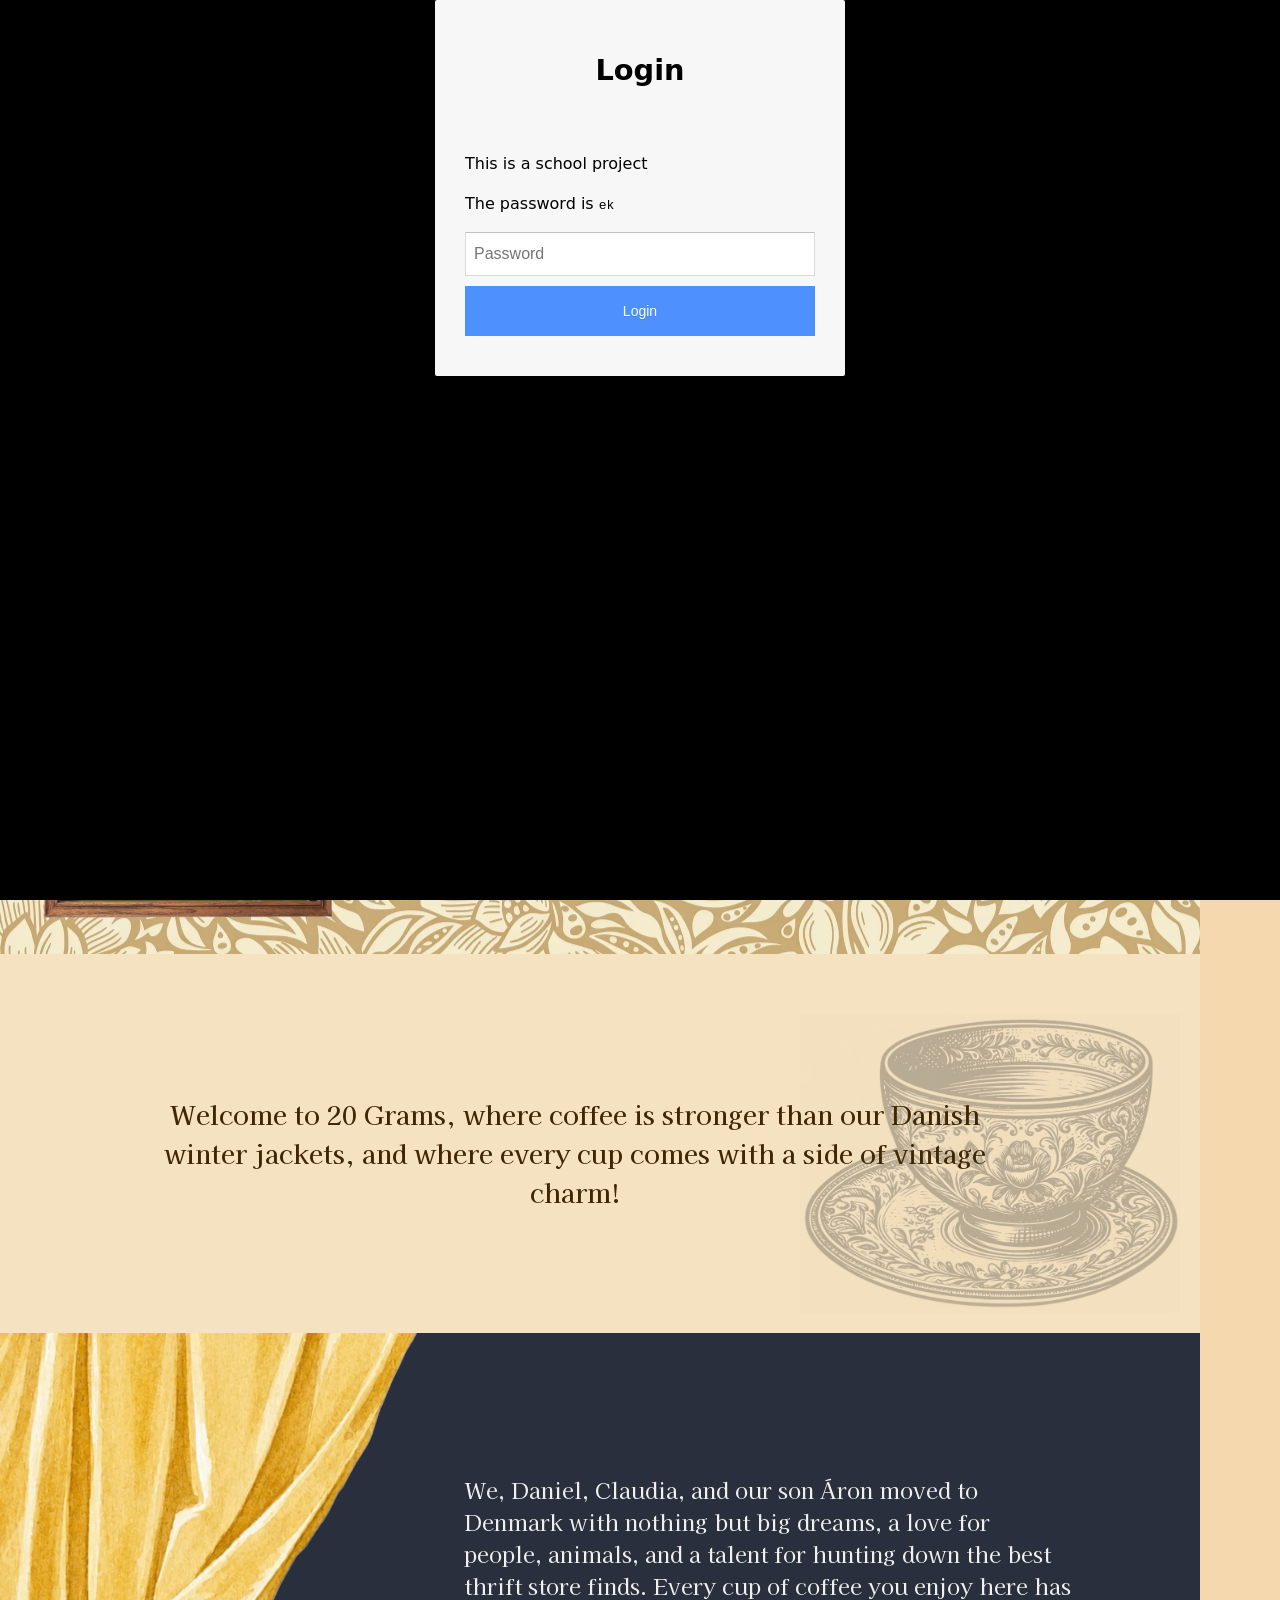
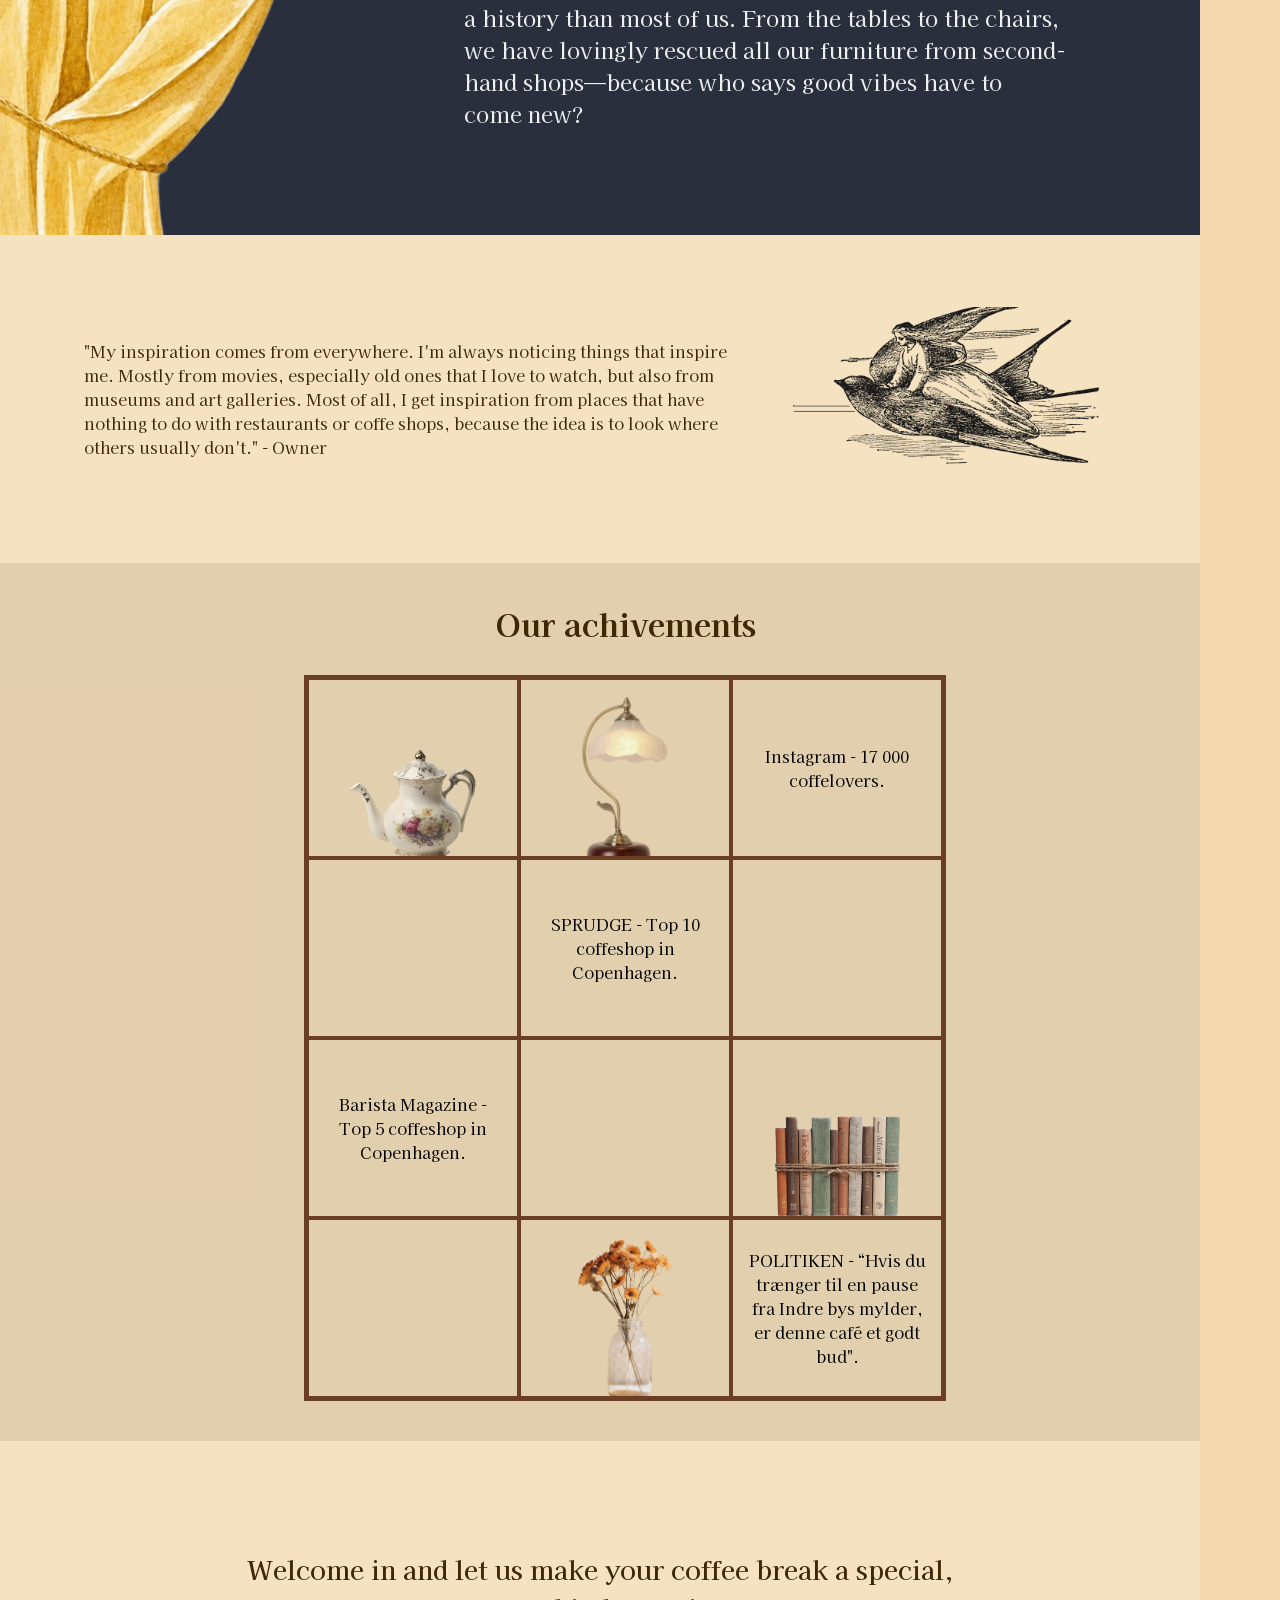
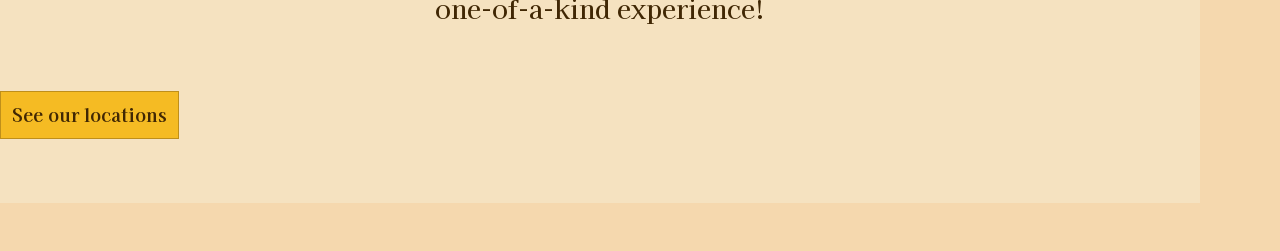
==== commit 9443306e: "endringar" ====
--- a/about.html
+++ b/about.html
@@ -56,7 +56,7 @@
   </header>
 
 
-  <main>
+  <main id="aboutus">
     <div class="bakgrund">
       <h1>ABOUT US</h1>
       <div class="grid2-3-2">
@@ -123,7 +123,7 @@
           <p>Instagram - 17 000 coffelovers.</p>
         </li>
       </ul>
-      <div class="hylla">
+      <div id="hylla" class="hylla">
         <div><img class="grid1hylla" src="imgs/imgsabout/abouthyllakanna.webp" alt="kannapahylla"></div>
         <div><img class="grid2hylla" src="imgs/imgsabout/abouthyllalampa.webp" alt="lampapahylla"></div>
         <button popovertarget="ramme1">
@@ -143,35 +143,43 @@
       </div>
     </div>
     <div id="ramme1" popover>
+      <button popovertarget="ramme1" class="kryss"><span class="kryssikon">
+        </span></button>
       We're pretty social, too!
       Find us on Instagram with over 17,000 followers who keep up with our coffee creations and café vibes.
       Come and see what we're brewing:
 
-      <button>To Instagram</button>
+      <a href="/" class="cta-btnn">To Instagram</a>
     </div>
 
     <div id="ramme2" popover>
+      <button popovertarget="ramme2" class="kryss"><span class="kryssikon">
+        </span></button>
       Guess what?
       We made it to the Top 10 Coffee Shops in Copenhagen according to SPRUDGE, the coffee bible since 2009! If you're
       into caffeine and cool places, check out what they said about us here:
 
 
-      <button>To article</button>
+      <a href="/" class="cta-btnn">To article</a>
     </div>
 
     <div id="ramme3" popover>
+      <button popovertarget="ramme3" class="kryss"><span class="kryssikon">
+        </span></button>
       Barista Magazine also thinks we're pretty awesome, they named us one of the top 5 Coffee Shops in Copenhagen!
       (Our baristas are blushing.)
       See what all the buzz is about here:
 
-      <button>To article</button>
+      <a href="/" class="cta-btnn">To article</a>
     </div>
 
     <div id="ramme4" popover>
+      <button popovertarget="ramme4" class="kryss"><span class="kryssikon">
+        </span></button>
       POLITIKEN who is one of Denmark's top newspapers, gave us a shoutout!
       If you need a chill break from the city's hustle, we're the spot:
 
-      <button>To article</button>
+      <a href="/" class="cta-btnn">To article</a>
     </div>
 
     <div class="flexaboutwelcomein">
@@ -187,68 +195,6 @@
   </main>
 
 
-  <!-- <footer>
-    <div class="footer-wrapper">
-      <div class="slogan">
-        <p><span class="brandname">20Grams</span> - Where Coffee Is Just the Beginning</p>
-      </div>
-      <nav>
-        <ul class="footernav">
-          <li class="flex"><a href="index.html">Home</a></li>
-          <li class="flex"><a href="menu.html">Menu</a></li>
-          <li class="flex"><a href="about.html">About Us</a></li>
-          <li class="flex"><a href="contact.html">Booking & Contact</a></li>
-        </ul>
-        <div class="footer-logo">
-          <a href="index.html">
-            <img src="imgs/generel/logo.webp" alt="Logo" />
-          </a>
-        </div>
-      </nav>
-      <span class="line"></span>
-      <div class="footer-location">
-        <h4 class="navlink">Our Locations</h4>
-        <span class="flex"><span class="mdi--location"></span>
-          <p class="navlink">Nørreport</p>
-        </span>
-        <div class="flex openinghours">
-          <p>Monday - Saturday</p>
-          <p>08:00 — 18:45</p>
-        </div>
-        <span class="line"></span>
-        <div class="flex openinghours">
-          <p>Sunday</p>
-          <p>08:00 — 17:45</p>
-        </div>
-      </div>
-      <div class="footer-location">
-        <span class="flex"><span class="mdi--location"></span>
-          <p class="navlink">Vesterport</p>
-        </span>
-        <div class="flex openinghours">
-          <p>Monday - Saturday</p>
-          <p>09:00 — 18:45</p>
-        </div>
-        <span class="line"></span>
-        <div class="flex openinghours">
-          <p>Sunday</p>
-          <p>09:00 — 17:45</p>
-        </div>
-      </div>
-      <span class="line"></span>
-      <div class="footer-socialmedia">
-        <span>
-          <a href="https://www.instagram.com/20gramsdk"><span class="mdi--instagram"></span></a><a
-            href="https://www.facebook.com/20gramscph"><span class="gg--facebook"></span></a><a
-            href="https://www.tiktok.com/@20gramsdk"><span class="ic--baseline-tiktok"></span></a>
-        </span>
-        <div class="signature">
-          <p class="brandname">20Grams</p>
-          <p class="cph">COPENHAGEN</p>
-        </div>
-      </div>
-    </div>
-  </footer> -->
   <script src="javascript/login.js"></script>
   <script src="javascript/burgermenu.js"></script>
 </body>
--- a/css/about.css
+++ b/css/about.css
@@ -4,10 +4,11 @@
   background-color: #f4d4a5e3;
 }
 
-main {
+main#aboutus {
   /* styling */
   background-color: var(--color-background-mathilda);
   background-size: 1200px auto;
+  margin-bottom: 3rem;
 }
 
 .bakgrund {
@@ -147,10 +148,17 @@
   font-size: 26px;
 }
 
-.hylla .gardindesktop {
+#hylla {
   display: none;
 }
 
+.gardindesktop {
+  display: none;
+}
+
+.flexaboutwelcomein {
+  padding-bottom: 4rem;
+}
 .flexaboutwelcomein h3 {
   text-align: center;
   /* styling */
@@ -202,7 +210,7 @@
 
 /**************** desktop version ***************/
 @media (min-width: 800px) {
-  main {
+  main#aboutus {
     /* styling */
     background-color: var(--color-background-mathilda);
     background-size: 1200px auto;
@@ -249,13 +257,11 @@
   }
 
   .h3first h3 {
-    /* z-index: 20; */
     position: absolute;
     margin-right: 280px;
     margin-left: 150px;
     margin-top: 130px;
     /* styling */
-    /* margin: 60px; */
     font-weight: var(--font-weight-medium);
     font-size: var(--font-size-h3);
   }
@@ -277,15 +283,17 @@
     text-align: center;
     margin-bottom: 2rem;
   }
-  .hylla {
+  #hylla {
     width: 60%;
     margin: auto;
     display: grid;
     grid-template-columns: repeat(3, 1fr);
     border: 3px solid #6b3f24;
-  }
-
-  .hylla > * {
+    font-size: var(--font-size-p);
+    font-family: var(--font-family-primary);
+  }
+
+  #hylla > * {
     border: 2.5px solid #6b3f24;
     height: 180px;
     display: flex;
@@ -296,22 +304,22 @@
     overflow: hidden;
   }
 
-  .hylla img {
+  #hylla img {
     height: auto;
     object-fit: contain;
   }
 
-  .hylla .grid1hylla,
-  .hylla .grid6hylla {
+  #hylla .grid1hylla,
+  #hylla .grid6hylla {
     padding-top: 4.7rem;
     width: 130px;
   }
 
-  .hylla .grid2hylla {
+  #hylla .grid2hylla {
     width: 90px;
     padding-top: 1.6rem;
   }
-  .hylla .grid7hylla {
+  #hylla .grid7hylla {
     width: 100px;
     padding-top: 1.5rem;
   }
@@ -324,21 +332,33 @@
   #ramme2,
   #ramme3,
   #ramme4 {
+    /* display: block; */
     font-size: var(--font-size-p);
     font-family: var(--font-family-primary);
     width: 700px;
     height: 400px;
-    position: fixed;
+    /* position: fixed; */
     top: 50%;
     left: 50%;
-    position: fixed;
     transform: translate(-50%, -50%);
-
+    background-color: var(--beige);
     background-image: url(/imgs/imgsabout/kortbakgrund.webp);
-    padding-top: 3rem;
-    padding-inline: 3rem;
-  }
-
+    background-position: right;
+    background-size: auto 400px;
+    background-repeat: no-repeat;
+    padding: 5rem;
+  }
+
+  .kryss {
+    border: 2px solid black;
+    border-radius: 50%;
+    padding-top: 5px;
+    width: 44px;
+    height: 44px;
+    position: absolute;
+    top: 10px;
+    right: 10px;
+  }
   .grid2-1 {
     grid-template-columns: 2fr 1fr;
     /* styling */
@@ -359,6 +379,7 @@
   }
 
   .gardindesktop {
+    display: block;
     width: 140%;
   }
   .grid2-1 p {
@@ -367,7 +388,7 @@
     padding-inline: 8rem;
     text-align: start;
     margin-left: 21rem;
-    margin-top: 5.5rem;
+    margin-top: 5rem;
   }
   .grid-1-1 {
     display: grid;
@@ -385,7 +406,7 @@
   .grid-1-1 p {
     grid-column: 1/3;
     margin: 4rem;
-    text-align: center;
+    text-align: start;
   }
 
   .flexaboutwelcomein h3 {
@@ -416,6 +437,7 @@
     transition: ease 0.3s;
     cursor: pointer;
     justify-self: center;
+    margin-top: 3rem;
   }
 
   .cta-btnn:hover {
--- a/css/fonts.css
+++ b/css/fonts.css
@@ -1,4 +1,9 @@
 @import url("https://fonts.googleapis.com/css2?family=Almendra:wght@400;700&family=Jacques+Francois&family=Kaisei+Decol:wght@400;500;700&display=swap");
+
+.kryssikon{
+  content: url('data:image/svg+xml,<svg xmlns="http://www.w3.org/2000/svg" width="24" height="24" viewBox="0 0 24 24"><path fill="none" stroke="currentColor" stroke-linecap="round" stroke-width="2" d="M20 20L4 4m16 0L4 20" /></svg>');
+}
+
 
 /* Google Icons */
 .material-symbols-outlined {
@@ -8,108 +13,12 @@
   'GRAD' 0,
   'opsz' 24
 }
-
-/* socialmedia */
-.instagram-icon {
-  content: url('data:image/svg+xml,<svg xmlns="http://www.w3.org/2000/svg" width="30" height="30" viewBox="0 0 24 24"><path fill="%23402704" d="M7.8 2h8.4C19.4 2 22 4.6 22 7.8v8.4a5.8 5.8 0 0 1-5.8 5.8H7.8C4.6 22 2 19.4 2 16.2V7.8A5.8 5.8 0 0 1 7.8 2m-.2 2A3.6 3.6 0 0 0 4 7.6v8.8C4 18.39 5.61 20 7.6 20h8.8a3.6 3.6 0 0 0 3.6-3.6V7.6C20 5.61 18.39 4 16.4 4zm9.65 1.5a1.25 1.25 0 0 1 1.25 1.25A1.25 1.25 0 0 1 17.25 8A1.25 1.25 0 0 1 16 6.75a1.25 1.25 0 0 1 1.25-1.25M12 7a5 5 0 0 1 5 5a5 5 0 0 1-5 5a5 5 0 0 1-5-5a5 5 0 0 1 5-5m0 2a3 3 0 0 0-3 3a3 3 0 0 0 3 3a3 3 0 0 0 3-3a3 3 0 0 0-3-3" /></svg>');
-  /* <span class="instagram-icon"></span> */
-  }
-.instagram-icon-white {
-  content: url('data:image/svg+xml,<svg xmlns="http://www.w3.org/2000/svg" width="30" height="30" viewBox="0 0 24 24"><path fill="%23f0f0f0" d="M7.8 2h8.4C19.4 2 22 4.6 22 7.8v8.4a5.8 5.8 0 0 1-5.8 5.8H7.8C4.6 22 2 19.4 2 16.2V7.8A5.8 5.8 0 0 1 7.8 2m-.2 2A3.6 3.6 0 0 0 4 7.6v8.8C4 18.39 5.61 20 7.6 20h8.8a3.6 3.6 0 0 0 3.6-3.6V7.6C20 5.61 18.39 4 16.4 4zm9.65 1.5a1.25 1.25 0 0 1 1.25 1.25A1.25 1.25 0 0 1 17.25 8A1.25 1.25 0 0 1 16 6.75a1.25 1.25 0 0 1 1.25-1.25M12 7a5 5 0 0 1 5 5a5 5 0 0 1-5 5a5 5 0 0 1-5-5a5 5 0 0 1 5-5m0 2a3 3 0 0 0-3 3a3 3 0 0 0 3 3a3 3 0 0 0 3-3a3 3 0 0 0-3-3" /></svg>');
-        padding: 0.3rem;
-  /* <span class="instagram-icon-white"></span> */
-  }
-  .facebook-icon {
-    content: url('data:image/svg+xml,<svg xmlns="http://www.w3.org/2000/svg" width="30" height="30" viewBox="0 0 24 24"><path fill="%23402704" d="M14.2 2.875A4.625 4.625 0 0 0 9.575 7.5v2.575H7.1c-.124 0-.225.1-.225.225v3.4c0 .124.1.225.225.225h2.475V20.9c0 .124.1.225.225.225h3.4c.124 0 .225-.1.225-.225v-6.975h2.497c.103 0 .193-.07.218-.17l.85-3.4a.225.225 0 0 0-.218-.28h-3.347V7.5a.775.775 0 0 1 .775-.775h2.6c.124 0 .225-.1.225-.225V3.1c0-.124-.1-.225-.225-.225z" /></svg>');
-    /* <span class="facebook-icon"></span> */
-  }
-  .facebook-icon-white {
-    content: url('data:image/svg+xml,<svg xmlns="http://www.w3.org/2000/svg" width="30" height="30" viewBox="0 0 24 24"><path fill="%23f0f0f0" d="M14.2 2.875A4.625 4.625 0 0 0 9.575 7.5v2.575H7.1c-.124 0-.225.1-.225.225v3.4c0 .124.1.225.225.225h2.475V20.9c0 .124.1.225.225.225h3.4c.124 0 .225-.1.225-.225v-6.975h2.497c.103 0 .193-.07.218-.17l.85-3.4a.225.225 0 0 0-.218-.28h-3.347V7.5a.775.775 0 0 1 .775-.775h2.6c.124 0 .225-.1.225-.225V3.1c0-.124-.1-.225-.225-.225z" /></svg>');
-         padding: 0.3rem;
-   /* <span class="facebook-icon-white"></span> */
-  }
-  .tiktok-icon {
-    content: url('data:image/svg+xml,<svg xmlns="http://www.w3.org/2000/svg" width="30" height="30" viewBox="0 0 24 24"><path fill="%23402704" d="M16.6 5.82s.51.5 0 0A4.28 4.28 0 0 1 15.54 3h-3.09v12.4a2.59 2.59 0 0 1-2.59 2.5c-1.42 0-2.6-1.16-2.6-2.6c0-1.72 1.66-3.01 3.37-2.48V9.66c-3.45-.46-6.47 2.22-6.47 5.64c0 3.33 2.76 5.7 5.69 5.7c3.14 0 5.69-2.55 5.69-5.7V9.01a7.35 7.35 0 0 0 4.3 1.38V7.3s-1.88.09-3.24-1.48" /></svg>');
-    /* <span class="tiktok-icon"></span> */
-  }
-  .tiktok-icon-white {
-    content: url('data:image/svg+xml,<svg xmlns="http://www.w3.org/2000/svg" width="30" height="30" viewBox="0 0 24 24"><path fill="%23f0f0f0" d="M16.6 5.82s.51.5 0 0A4.28 4.28 0 0 1 15.54 3h-3.09v12.4a2.59 2.59 0 0 1-2.59 2.5c-1.42 0-2.6-1.16-2.6-2.6c0-1.72 1.66-3.01 3.37-2.48V9.66c-3.45-.46-6.47 2.22-6.47 5.64c0 3.33 2.76 5.7 5.69 5.7c3.14 0 5.69-2.55 5.69-5.7V9.01a7.35 7.35 0 0 0 4.3 1.38V7.3s-1.88.09-3.24-1.48" /></svg>');
-       padding: 0.3rem;
-     /* <span class="tiktok-icon-white"></span> */
-  }
-
-  /* menu icons */
-  .home-icon {
-    content: url('data:image/svg+xml,<svg xmlns="http://www.w3.org/2000/svg" width="24" height="24" viewBox="0 0 24 24"><path fill="%23402704" d="M10 20v-6h4v6h5v-8h3L12 3L2 12h3v8z" /></svg>');
-    width: 28px;
-    /* <span class="home-icon"></span> */
-  }
-  .menu-icon {
-    content: url('data:image/svg+xml,<svg xmlns="http://www.w3.org/2000/svg" width="24" height="24" viewBox="0 0 24 24"><path fill="%23402704" d="M21 5c-1.11-.35-2.33-.5-3.5-.5c-1.95 0-4.05.4-5.5 1.5c-1.45-1.1-3.55-1.5-5.5-1.5S2.45 4.9 1 6v14.65c0 .25.25.5.5.5c.1 0 .15-.05.25-.05C3.1 20.45 5.05 20 6.5 20c1.95 0 4.05.4 5.5 1.5c1.35-.85 3.8-1.5 5.5-1.5c1.65 0 3.35.3 4.75 1.05c.1.05.15.05.25.05c.25 0 .5-.25.5-.5V6c-.6-.45-1.25-.75-2-1m0 13.5c-1.1-.35-2.3-.5-3.5-.5c-1.7 0-4.15.65-5.5 1.5V8c1.35-.85 3.8-1.5 5.5-1.5c1.2 0 2.4.15 3.5.5z" /><path fill="%23402704" d="M17.5 10.5c.88 0 1.73.09 2.5.26V9.24c-.79-.15-1.64-.24-2.5-.24c-1.7 0-3.24.29-4.5.83v1.66c1.13-.64 2.7-.99 4.5-.99M13 12.49v1.66c1.13-.64 2.7-.99 4.5-.99c.88 0 1.73.09 2.5.26V11.9c-.79-.15-1.64-.24-2.5-.24c-1.7 0-3.24.3-4.5.83m4.5 1.84c-1.7 0-3.24.29-4.5.83v1.66c1.13-.64 2.7-.99 4.5-.99c.88 0 1.73.09 2.5.26v-1.52c-.79-.16-1.64-.24-2.5-.24" /></svg>');
-    /* <span class="menu-icon"></span> */
-  }
-  .about-icon {
-    content: url('data:image/svg+xml,<svg xmlns="http://www.w3.org/2000/svg" width="26" height="26" viewBox="10 10 60 60"><g fill="%23402704"><path d="M63.099 21.781c-4.979-4.978-13.05-4.978-18.028 0l-3.36 3.36l5.159 5.16a4.706 4.706 0 1 1-6.656 6.656l-4.623-4.623a.75.75 0 0 0-1.06 0L23.332 43.533a2.207 2.207 0 0 0 3.258 2.97l9.18-9.18a1.25 1.25 0 0 1 1.767 0l.082.081a1.25 1.25 0 0 1 0 1.768l-9.18 9.18a2.206 2.206 0 0 0 3.12 3.12l9.18-9.18a1.25 1.25 0 0 1 1.768 0l.08.082a1.25 1.25 0 0 1 0 1.767l-9.179 9.18a2.206 2.206 0 1 0 3.12 3.12l9.18-9.18a1.25 1.25 0 0 1 1.768 0l.08.082a1.25 1.25 0 0 1 0 1.767l-9.179 9.18a2.206 2.206 0 1 0 3.12 3.12l19.37-19.37l.018-.017l.005-.006l.013-.013l2.196-2.196c4.978-4.978 4.978-13.049 0-18.027" /><path d="M45.102 35.19a2.2 2.2 0 0 1-3.12 0l-4.623-4.624a3.24 3.24 0 0 0-2.556-.941a3.24 3.24 0 0 0-2.04.942L20.678 42.65a.75.75 0 0 1-1.06 0l-2.835-2.835c-4.979-4.979-4.979-13.052 0-18.031c4.98-4.98 13.053-4.98 18.032 0l2.023 2.023l.027.026l.049.047l8.188 8.188a2.206 2.206 0 0 1 0 3.12" /></g></svg>');
-    /* <span class="about-icon"></span> */
-  }
-  .booking-icon {
-    content: url('data:image/svg+xml,<svg xmlns="http://www.w3.org/2000/svg" width="27" height="27" viewBox="0 0 24 24"><path fill="%23402704" d="M17 22v-3h-3v-2h3v-3h2v3h3v2h-3v3zM3 20V4h3V2h2v2h6V2h2v2h3v8.1q-.5-.075-1-.075t-1 .075V10H5v8h7q0 .5.075 1t.275 1z" /></svg>');
-     /* <span class="booking-icon"></span> */
-}
-   
-
-
-
-/* other */
-   .location-icon-brown {
-    content: url('data:image/svg+xml,<svg xmlns="http://www.w3.org/2000/svg" width="30" height="30" viewBox="0 0 20 20"><path fill="%23402704" d="M10 20S3 10.87 3 7a7 7 0 1 1 14 0c0 3.87-7 13-7 13m0-11a2 2 0 1 0 0-4a2 2 0 0 0 0 4" /></svg>');
-    /* <span class="location-icon-brown"></span> */ 
-  } 
-    .location-icon-white {
-    content: url('data:image/svg+xml,<svg xmlns="http://www.w3.org/2000/svg" width="30" height="30" viewBox="0 0 20 20"><path fill="%23f0f0f0" d="M10 20S3 10.87 3 7a7 7 0 1 1 14 0c0 3.87-7 13-7 13m0-11a2 2 0 1 0 0-4a2 2 0 0 0 0 4" /></svg>');
-    /* <span class="location-icon-white"></span> */ 
-  }
-  .mail-icon {
-    content: url('data:image/svg+xml,<svg xmlns="http://www.w3.org/2000/svg" width="30" height="30" viewBox="0 0 24 24"><path fill="%23f0f0f0" d="M4 20q-.825 0-1.412-.587T2 18V6q0-.825.588-1.412T4 4h16q.825 0 1.413.588T22 6v12q0 .825-.587 1.413T20 20zm8-7L4 8v10h16V8zm0-2l8-5H4zM4 8V6v12z" /></svg>');
-    /* <span class="mail-icon"></span> */
-  }
-  .open-icon {
-    content: url('data:image/svg+xml,<svg xmlns="http://www.w3.org/2000/svg" width="24" height="24" viewBox="0 0 24 24"><path fill="none" stroke="%23402704" stroke-linecap="round" stroke-linejoin="round" stroke-width="2" d="M10 4H6a2 2 0 0 0-2 2v12a2 2 0 0 0 2 2h12a2 2 0 0 0 2-2v-4m-8-2l8-8m0 0v5m0-5h-5" /></svg>');
-    /* <span class="open-icon"></span> */
-    padding-top: 1px;
-  }
-
-    .deco-line {
-    content: url('data:image/svg+xml,<svg width="1123" height="22" viewBox="0 0 1123 22" fill="none" xmlns="http://www.w3.org/2000/svg"><path d="M556.832 22C556.708 22 556.583 21.9949 556.458 21.9846C555.794 21.9979 549.859 21.8776 545.801 13.6426C544.457 10.9573 542.64 8.44076 541.065 7.08061L540.827 6.86352C538.807 5.01673 536.115 4.45392 533.627 5.36137C531.249 6.2287 529.522 8.2597 528.888 10.9327C528.838 11.1426 528.794 11.3545 528.758 11.5695C528.425 13.4945 528.853 15.4678 529.96 17.1253C531.539 19.4876 533.634 20.5329 535.715 19.9917C537.591 19.503 539.04 17.79 539.408 15.6273C539.596 14.5275 539.345 13.3505 538.723 12.3988C537.785 10.9666 536.544 10.3256 535.323 10.6373C534.23 10.9162 533.385 11.9111 533.172 13.1725C532.951 14.473 533.692 15.7343 534.823 15.9853L534.503 17.8023C532.486 17.3548 531.163 15.1232 531.553 12.8257C531.89 10.8411 533.226 9.27309 534.957 8.83068C536.823 8.35329 538.725 9.27826 540.049 11.3C540.943 12.6663 541.299 14.369 541.026 15.974C540.537 18.8558 538.598 21.142 536.088 21.7953C533.383 22.499 530.602 21.1687 528.644 18.2375C527.253 16.1561 526.719 13.6632 527.14 11.2176C527.184 10.9604 527.236 10.7052 527.296 10.4552C528.076 7.16289 530.198 4.66483 533.118 3.59893C536.139 2.49497 539.41 3.17916 541.867 5.42618L542.086 5.62788C543.834 7.13618 545.767 9.8009 547.239 12.7393C550.974 20.3158 556.388 20.1296 556.442 20.1326L556.493 20.1306L556.544 20.1347C557.474 20.216 558.381 19.8867 559.098 19.2005C559.834 18.4937 560.282 17.4999 560.358 16.401C560.474 14.7261 559.384 13.2455 557.927 13.1005C557.411 13.0428 556.864 13.2815 556.46 13.7239C555.856 14.3875 555.639 15.1726 555.865 15.8763C556.056 16.471 556.533 16.8866 557.081 16.9371L556.949 18.7828C555.759 18.6747 554.726 17.7817 554.316 16.506C553.867 15.1098 554.239 13.5748 555.31 12.3988C556.052 11.5839 557.082 11.1518 558.074 11.2557C560.424 11.4913 562.186 13.8638 562 16.545C561.889 18.1377 561.238 19.5812 560.166 20.61C559.223 21.5144 558.053 22 556.832 22Z" fill="%23402704"/><path d="M565.55 22C564.329 22 563.159 21.5154 562.214 20.61C561.141 19.5811 560.491 18.1376 560.38 16.545C560.194 13.8648 561.956 11.4912 564.307 11.2556C565.293 11.1548 566.328 11.5839 567.071 12.3987C568.142 13.5747 568.514 15.1097 568.065 16.5048C567.655 17.7806 566.622 18.6747 565.432 18.7817L565.299 16.9359C565.848 16.8865 566.324 16.4699 566.516 15.8752C566.742 15.1714 566.525 14.3864 565.92 13.7228C565.517 13.2804 564.971 13.0458 564.454 13.0993C562.997 13.2454 561.907 14.726 562.023 16.3999C562.099 17.4977 562.546 18.4926 563.283 19.1994C563.999 19.8867 564.906 20.219 565.836 20.1336L565.887 20.1295L565.938 20.1316C566.158 20.1305 571.432 20.2602 575.138 12.7433C576.612 9.79978 578.546 7.13406 580.312 5.60929L580.512 5.42511C582.97 3.17809 586.24 2.49493 589.262 3.59786C592.182 4.66273 594.304 7.16182 595.084 10.4542C595.143 10.7042 595.195 10.9573 595.24 11.2145C595.661 13.6601 595.127 16.153 593.737 18.2354C591.778 21.1676 588.996 22.499 586.292 21.7932C583.782 21.1398 581.843 18.8547 581.354 15.9719C581.081 14.3669 581.437 12.6631 582.331 11.2978C583.655 9.27613 585.561 8.35528 587.422 8.82855C589.153 9.26993 590.49 10.8379 590.827 12.8236C591.217 15.12 589.893 17.3526 587.876 17.8002L587.556 15.9833C588.687 15.7322 589.429 14.4698 589.208 13.1704C588.994 11.909 588.15 10.9141 587.057 10.6353C585.837 10.3235 584.596 10.9645 583.657 12.3966C583.034 13.3483 582.784 14.5243 582.971 15.6252C583.339 17.7878 584.788 19.5009 586.664 19.9896C588.743 20.5328 590.84 19.4865 592.419 17.1232C593.526 15.4647 593.954 13.4924 593.622 11.5684C593.586 11.3524 593.542 11.1394 593.492 10.9295C592.858 8.25753 591.131 6.22656 588.753 5.35924C586.264 4.45076 583.573 5.01354 581.552 6.8624L581.333 7.06303C579.739 8.43964 577.923 10.9563 576.576 13.6467C572.519 21.8796 566.605 22.0082 565.921 21.9835C565.799 21.9948 565.675 22 565.55 22Z" fill="%23402704"/><path d="M561.192 11.6765C559.881 11.6775 558.828 10.6795 558.572 9.19489C557.983 5.77498 560.392 1.42703 560.495 1.24287L561.192 0L561.888 1.24287C561.992 1.426 564.4 5.77498 563.81 9.19489C563.554 10.6795 562.501 11.6765 561.192 11.6765ZM560.19 8.84304C560.314 9.56736 560.789 9.82556 561.191 9.82556C561.593 9.82556 562.068 9.56733 562.192 8.84405C562.479 7.18348 561.778 5.07743 561.191 3.69362C560.604 5.0764 559.903 7.18247 560.19 8.84304Z" fill="%23402704"/><path d="M1114.86 13.8131C1114.5 13.8131 1114.14 13.7781 1113.79 13.6992C1112.41 13.3872 1111.47 12.1137 1111.47 10.5314C1111.47 8.94797 1112.41 7.67558 1113.79 7.36241C1116.99 6.6386 1121.05 9.57869 1121.22 9.70462L1122.35 10.5303L1121.22 11.3559C1121.07 11.4676 1117.83 13.8131 1114.86 13.8131ZM1114.14 9.29513C1113.47 9.44624 1113.23 10.032 1113.23 10.5314C1113.23 11.0296 1113.47 11.6165 1114.14 11.7665C1115.61 12.095 1117.57 11.2891 1118.95 10.5303C1117.57 9.77254 1115.61 8.96443 1114.14 9.29513Z" fill="%23402704"/><path d="M1108.2 11.5267C1108.13 11.5267 1108.06 11.5246 1107.99 11.5191C1107.98 11.5191 1107.98 11.5191 1107.98 11.5191C1107.43 11.5191 1104.19 11.323 1101.99 6.85538C1101.3 5.49427 1100.39 4.22187 1099.6 3.54186L1099.46 3.41701C1098.51 2.54757 1097.24 2.28479 1096.08 2.71184C1094.96 3.117 1094.16 4.06417 1093.86 5.3103C1093.84 5.41104 1093.82 5.51069 1093.8 5.61253C1093.65 6.49073 1093.85 7.39411 1094.36 8.15624C1095.08 9.24031 1096.02 9.72432 1096.94 9.48451C1097.76 9.27098 1098.4 8.51868 1098.56 7.5693C1098.64 7.12363 1098.53 6.64294 1098.28 6.25093C1097.88 5.65195 1097.41 5.38805 1096.93 5.5096C1096.53 5.61363 1096.21 5.98596 1096.13 6.45791C1096.06 6.8784 1096.3 7.28465 1096.66 7.36459L1096.32 9.29838C1095.02 9.01039 1094.16 7.57041 1094.41 6.08885C1094.62 4.84601 1095.46 3.86381 1096.55 3.58677C1097.71 3.29112 1098.88 3.84957 1099.69 5.08146C1100.23 5.91367 1100.45 6.95504 1100.28 7.93836C1099.99 9.65425 1098.84 11.0153 1097.34 11.4041C1095.74 11.8213 1094.1 11.0493 1092.96 9.33888C1092.16 8.14203 1091.84 6.64736 1092.08 5.23698C1092.11 5.09025 1092.14 4.94349 1092.17 4.79895C1092.61 2.92428 1093.87 1.4416 1095.54 0.833864C1097.28 0.19985 1099.16 0.592959 1100.57 1.88617L1100.69 1.99351C1101.65 2.81915 1102.71 4.28318 1103.52 5.89176C1104.76 8.4092 1106.34 9.19437 1107.25 9.43746C1106.89 9.1659 1106.61 8.76945 1106.46 8.29312C1106.16 7.36783 1106.4 6.36044 1107.09 5.6005C1107.57 5.07051 1108.25 4.79017 1108.9 4.85696C1110.38 5.00588 1111.49 6.49953 1111.37 8.18585C1111.3 9.15822 1110.91 10.0419 1110.25 10.6715C1109.67 11.2289 1108.95 11.5267 1108.2 11.5267ZM1108.71 6.82143C1108.57 6.82143 1108.42 6.89478 1108.31 7.01304C1108.12 7.22547 1108.05 7.44342 1108.11 7.62738C1108.14 7.72703 1108.23 7.84856 1108.37 7.8617L1108.25 9.55569C1108.56 9.54255 1108.87 9.41112 1109.11 9.1746C1109.41 8.88771 1109.59 8.48257 1109.62 8.03581C1109.67 7.42041 1109.27 6.87729 1108.74 6.82363C1108.73 6.82144 1108.72 6.82143 1108.71 6.82143Z" fill="%23402704"/><path d="M1097.2 20.5365C1096.64 20.5365 1096.08 20.439 1095.53 20.2386C1093.87 19.632 1092.61 18.1494 1092.17 16.2714C1092.14 16.1291 1092.11 15.9823 1092.08 15.8334C1091.84 14.4252 1092.16 12.9305 1092.95 11.7348C1094.1 10.0254 1095.74 9.25238 1097.34 9.66958C1098.84 10.0583 1099.99 11.4194 1100.28 13.1353C1100.45 14.1186 1100.23 15.16 1099.69 15.9922C1098.88 17.2241 1097.71 17.7836 1096.55 17.4869C1095.46 17.2098 1094.62 16.2287 1094.41 14.9848C1094.16 13.5043 1095.02 12.0644 1096.32 11.7753L1096.66 13.7091C1096.3 13.7891 1096.06 14.1963 1096.13 14.6157C1096.21 15.0888 1096.53 15.46 1096.93 15.564C1097.41 15.6845 1097.89 15.4217 1098.28 14.8227C1098.53 14.4307 1098.64 13.9511 1098.56 13.5043C1098.4 12.5539 1097.76 11.8027 1096.94 11.5891C1096.02 11.3504 1095.08 11.8344 1094.36 12.9185C1093.85 13.6806 1093.65 14.584 1093.8 15.46C1093.82 15.5641 1093.84 15.6637 1093.86 15.7623C1094.16 17.0106 1094.96 17.9578 1096.08 18.3629C1097.25 18.79 1098.51 18.526 1099.47 17.6555L1099.58 17.5504C1100.39 16.8518 1101.3 15.5805 1101.99 14.2128C1104.2 9.72103 1107.46 9.58964 1107.99 9.55569C1108.81 9.48999 1109.61 9.79328 1110.25 10.401C1110.91 11.0307 1111.3 11.9133 1111.37 12.8867C1111.49 14.573 1110.38 16.0656 1108.89 16.2145C1108.24 16.2824 1107.57 16.002 1107.09 15.4709C1106.39 14.7099 1106.16 13.7025 1106.45 12.7772C1106.61 12.3009 1106.89 11.9034 1107.25 11.6318C1106.34 11.8727 1104.76 12.6546 1103.52 15.1721C1102.71 16.7861 1101.65 18.2501 1100.67 19.0944L1100.57 19.1831C1099.6 20.0722 1098.41 20.5365 1097.2 20.5365ZM1108.25 11.5212L1108.37 13.2152C1108.23 13.2284 1108.14 13.35 1108.11 13.4496C1108.05 13.6336 1108.12 13.8514 1108.31 14.0639C1108.43 14.1931 1108.6 14.2676 1108.74 14.2544C1109.27 14.2019 1109.67 13.6587 1109.62 13.0433C1109.59 12.5955 1109.41 12.1903 1109.11 11.9034C1108.87 11.6658 1108.56 11.5344 1108.25 11.5212Z" fill="%23402704"/><path d="M7.49053 13.8142C4.52218 13.8142 1.28106 11.4695 1.12811 11.3578L0 10.5321L1.12811 9.70639C1.29957 9.58045 5.35413 6.64001 8.56116 7.36388C9.94742 7.67599 10.8787 8.94966 10.8787 10.5332C10.8787 12.1157 9.94742 13.3892 8.56116 13.7013C8.2124 13.7791 7.8539 13.8142 7.49053 13.8142ZM3.40381 10.531C4.78034 11.2899 6.74917 12.097 8.21727 11.7685C8.88751 11.6174 9.12619 11.0315 9.12619 10.5332C9.12619 10.0338 8.88751 9.44791 8.21727 9.29679C6.7404 8.96496 4.77741 9.77099 3.40381 10.531Z" fill="%23402704"/><path d="M14.1529 11.5276C13.4038 11.5276 12.6839 11.2297 12.1052 10.6745C11.4486 10.0448 11.0501 9.16212 10.982 8.18746C10.8651 6.50207 11.9756 5.00832 13.4583 4.85939C14.1091 4.80244 14.7832 5.07295 15.2664 5.60299C15.9601 6.3641 16.1958 7.37048 15.8987 8.29695C15.7457 8.77333 15.4622 9.1709 15.1037 9.4414C16.0107 9.19938 17.5938 8.41852 18.8349 5.90084C19.6435 4.28663 20.7073 2.82248 21.6863 1.97815L21.7818 1.88945C23.1973 0.593921 25.0794 0.201828 26.8203 0.835903C28.4832 1.4426 29.7419 2.9254 30.1871 4.80244C30.2212 4.9459 30.2504 5.09045 30.2757 5.2361C30.5193 6.64881 30.2007 8.14363 29.4019 9.3406C28.2592 11.0523 26.6196 11.8233 25.0151 11.4061C23.5188 11.0162 22.3634 9.656 22.0721 7.93995C21.9045 6.95653 22.1218 5.91506 22.6664 5.08277C23.474 3.85186 24.6498 3.29335 25.8101 3.58794C26.8963 3.86501 27.7341 4.84737 27.9445 6.09033C28.1958 7.57093 27.3395 9.01098 26.037 9.3001L25.698 7.36612C26.0585 7.28618 26.2933 6.87988 26.2221 6.45936C26.1423 5.98627 25.8286 5.61392 25.4223 5.50988C24.946 5.38833 24.4715 5.65116 24.0789 6.25128C23.8227 6.64224 23.7185 7.12298 23.7945 7.56979C23.9562 8.52035 24.5904 9.27163 25.4116 9.48518C26.3322 9.72282 27.2752 9.24095 28 8.15678C28.5095 7.39458 28.7063 6.49115 28.5553 5.61396C28.5378 5.51211 28.5164 5.40911 28.493 5.30836C28.1978 4.06321 27.3912 3.11708 26.2796 2.71079C25.1077 2.2826 23.8412 2.54757 22.8904 3.4171L22.7755 3.52224C21.9669 4.22092 21.0521 5.4924 20.3673 6.8602C18.1539 11.3524 14.9196 11.5364 14.3673 11.5177C14.2942 11.5254 14.2231 11.5276 14.1529 11.5276ZM13.6473 6.82184C13.6356 6.82184 13.624 6.82185 13.6123 6.82404C13.0833 6.8777 12.6868 7.4209 12.7297 8.03527C12.7608 8.48317 12.943 8.88831 13.2421 9.17524C13.4885 9.41178 13.7905 9.54322 14.1071 9.55636L13.9854 7.86221C14.1276 7.84907 14.2163 7.72753 14.2484 7.62787C14.3078 7.44389 14.2338 7.22596 14.0409 7.01461C13.9318 6.89414 13.7808 6.82184 13.6473 6.82184Z" fill="%23402704"/><path d="M25.1525 20.5384C23.9396 20.5384 22.7511 20.0751 21.7818 19.188L21.6649 19.0808C20.7073 18.255 19.6425 16.7909 18.8368 15.1821C17.5957 12.6644 16.0156 11.8803 15.1047 11.6372C15.4622 11.9088 15.7448 12.3042 15.8977 12.7805C16.1958 13.707 15.9591 14.7134 15.2664 15.4745C14.7813 16.0056 14.1033 16.2838 13.4583 16.2181C11.9756 16.0692 10.8651 14.5765 10.982 12.889C11.0492 11.9154 11.4486 11.0327 12.1052 10.403C12.7384 9.79521 13.5392 9.49511 14.3653 9.55754C14.3692 9.55754 14.3731 9.55754 14.377 9.55754C14.9264 9.55754 18.1666 9.7536 20.3682 14.2217C21.0502 15.5829 21.9649 16.8555 22.7531 17.5355L22.8894 17.6604C23.8403 18.5277 25.1057 18.7949 26.2786 18.3667C27.3902 17.9615 28.1968 17.0143 28.492 15.7669C28.5154 15.6684 28.5358 15.5654 28.5543 15.4614C28.7053 14.5864 28.5086 13.6829 27.9991 12.9207C27.2752 11.8365 26.3332 11.3481 25.4106 11.5923C24.5904 11.8059 23.9552 12.5571 23.7935 13.5076C23.7175 13.9533 23.8217 14.4341 24.078 14.8262C24.4705 15.4252 24.945 15.6881 25.4214 15.5676C25.8276 15.4636 26.1413 15.0912 26.2212 14.6192C26.2923 14.1987 26.0575 13.7924 25.6971 13.7124L26.037 11.7785C27.3405 12.0676 28.1958 13.5077 27.9445 14.9883C27.7341 16.2302 26.8963 17.2125 25.8101 17.4895C24.6508 17.7863 23.474 17.2278 22.6664 15.9947C22.1208 15.1624 21.9045 14.122 22.0721 13.1375C22.3634 11.4215 23.5188 10.0613 25.0151 9.67143C26.6186 9.25529 28.2582 10.0263 29.4019 11.7369C30.2007 12.9328 30.5193 14.4276 30.2767 15.8381C30.2504 15.987 30.2212 16.1305 30.1881 16.2718C29.7429 18.151 28.4842 19.6337 26.8213 20.2404C26.2718 20.4409 25.7097 20.5384 25.1525 20.5384ZM14.1071 11.5222C13.7915 11.5342 13.4895 11.6668 13.2421 11.9033C12.943 12.1913 12.7608 12.5954 12.7296 13.0434C12.6868 13.6588 13.0833 14.202 13.6132 14.2556C13.7496 14.2732 13.923 14.1954 14.0419 14.0651C14.2338 13.8537 14.3078 13.6358 14.2484 13.4518C14.2163 13.3522 14.1276 13.2306 13.9854 13.2175L14.1071 11.5222Z" fill="%23402704"/><line x1="27" y1="10.5" x2="528" y2="10.5" stroke="%23402704" stroke-width="2"/><line x1="595" y1="10.5" x2="1094" y2="10.5" stroke="%23402704" stroke-width="2"/></svg>');
-   height: auto;
-   width: 100%;
-   opacity: .3;
-    /* <span class="deco-line"></span> */ 
-  }
-
-
 /* location */
 .mdi--location {
   display: inline-block;
   width: 27px;
   height: 27px;
   --svg: url("data:image/svg+xml,%3Csvg xmlns='http://www.w3.org/2000/svg' viewBox='0 0 24 24'%3E%3Cpath fill='black' d='M12 11.5A2.5 2.5 0 0 1 9.5 9A2.5 2.5 0 0 1 12 6.5A2.5 2.5 0 0 1 14.5 9a2.5 2.5 0 0 1-2.5 2.5M12 2a7 7 0 0 0-7 7c0 5.25 7 13 7 13s7-7.75 7-13a7 7 0 0 0-7-7'/%3E%3C/svg%3E");
-  background-color: currentColor;
-  -webkit-mask-image: var(--svg);
-  mask-image: var(--svg);
-  -webkit-mask-repeat: no-repeat;
-  mask-repeat: no-repeat;
-  -webkit-mask-size: 100% 100%;
-  mask-size: 100% 100%;
-}
-
-/* mail */
-.material-symbols--mail-outline {
-  display: inline-block;
-  margin-top: 4px;
-  width: 28px;
-  height: 28px;
-  --svg: url("data:image/svg+xml,%3Csvg xmlns='http://www.w3.org/2000/svg' viewBox='0 0 24 24'%3E%3Cpath fill='black' d='M4 20q-.825 0-1.412-.587T2 18V6q0-.825.588-1.412T4 4h16q.825 0 1.413.588T22 6v12q0 .825-.587 1.413T20 20zm8-7L4 8v10h16V8zm0-2l8-5H4zM4 8V6v12z'/%3E%3C/svg%3E");
   background-color: currentColor;
   -webkit-mask-image: var(--svg);
   mask-image: var(--svg);
@@ -158,7 +67,6 @@
   mask-repeat: no-repeat;
   -webkit-mask-size: 100% 100%;
   mask-size: 100% 100%;
-  z-index: 0;
 }
 
 
--- a/css/generel.css
+++ b/css/generel.css
@@ -74,7 +74,7 @@
 h1 {
   font-family: var(--font-family-h1);
   font-size: var(--font-size-h1);
-  font-weight: var(--font-weight-bold);
+  font-weight: var(--font-weight-medium);
   color: var(--color-text);
 }
 h2 {
@@ -104,6 +104,12 @@
   font-family: var(--font-family-primary);
   font-size: var(--font-size-navlink18);
 }
+p.imgcaption {
+  font-size: 12px;
+  color: var(--brown50);
+  text-box-trim: trim-both;
+  text-box-edge: cap alphabetic;
+}
 a {
   font-family: var(--font-family-primary);
 }
@@ -112,6 +118,37 @@
   font-size: var(--font-size-navlink);
 }
 
+/********************* Button design ***************************/
+
+.cta-btn {
+  display: block;
+  height: 48px;
+  width: fit-content;
+  padding-inline: 0.7rem;
+  margin-inline: 0.5rem;
+  border: var(--color-btn-border);
+  background-color: var(--color-btn);
+  color: var(--color-text);
+  font-family: var(--font-family-primary);
+  font-size: var(--font-size-btn);
+  font-weight: var(--font-weight-bold);
+  text-align: center;
+  place-content: center;
+  text-decoration: none;
+  transition: ease 0.3s;
+  cursor: pointer;
+}
+.cta-btn:hover {
+  padding-inline: 1.2rem;
+  margin-inline: 0;
+  background-color: var(--color-btn-hover);
+}
+.cta-btn:active {
+  background-color: var(--color-btn-active);
+  color: var(--color-text-inverted);
+  padding-inline: 0.5rem;
+  margin-inline: 0.5rem;
+}
 /**************** Header ***************/
 header {
   position: sticky;
@@ -174,16 +211,14 @@
     transition: 0.2s linear;
     align-self: center;
   }
-  /* .burger .line:last-child {
-  margin-bottom: 0;
-} */
+
   .burger {
     display: none;
   }
   li.socialmedia {
     display: none;
   }
-  .menu .material-symbols-outlined {
+  .menu .mobil-icon {
     display: none;
   }
 
@@ -192,7 +227,7 @@
     .menu {
       display: none;
     }
-    .menu .material-symbols-outlined {
+    .menu .mobil-icon {
       display: inline-block;
     }
     .burger {
@@ -254,7 +289,6 @@
       span {
         display: flex;
         gap: 5px;
-        padding-left: 10px;
         a {
           width: min-content;
           padding: 5px;
@@ -280,26 +314,9 @@
       gap: 20px;
     }
   }
-
-  @media (min-width: 800px) {
-    nav .menu :nth-child(3) {
-      grid-column: 4 / 5;
-    }
-    .menu li.navlink {
-      display: flex;
-      justify-content: center;
-      height: 30px;
-    }
-    .menu a:hover {
-      border-bottom: 1px solid var(--white);
-      color: var(--color-text-inverted);
-    }
-  }
 }
 /************************ Footer *********************************/
 footer {
-  position: absolute;
-  bottom: 0;
   width: 100%;
   background-color: var(--color-headerfooter-bg);
   h4,
@@ -336,18 +353,19 @@
     }
   }
   .footer-logo {
-    max-width: 100px;
+    max-width: 150px;
+    justify-self: end;
   }
 
   nav {
-    display: flex;
-    min-height: 150px;
-    justify-content: space-between;
+    display: grid;
+    grid-template-columns: auto auto;
+    max-height: 180px;
+    height: min-content;
   }
   ul.footernav {
     display: grid;
     width: fit-content;
-    text-align: center;
     list-style: none;
   }
   li {
@@ -365,6 +383,16 @@
     height: 1px;
     background-color: var(--white);
   }
+  .grid {
+    display: grid;
+    gap: 1rem;
+  }
+  nav,
+  .grid {
+    max-width: 450px;
+    width: 100%;
+    justify-self: center;
+  }
   .footer-location {
     display: grid;
     span.flex {
@@ -387,7 +415,96 @@
     gap: 1rem;
     align-items: center;
   }
+  .footer-socialmedia,
+  .signature {
+    text-align: center;
+    grid-column: 1/2;
+    grid-row: 6/7;
+  }
   .footer-socialmedia {
-    justify-content: center;
-  }
-}
+    height: 70px;
+    a,
+    span {
+      display: inline-block;
+      height: fit-content;
+    }
+  }
+  .signature {
+    height: fit-content;
+    align-self: end;
+  }
+}
+a .tiktok-icon-white:hover,
+a .facebook-icon-white:hover,
+a .instagram-icon-white:hover {
+  background-color: var(--white15);
+  border-radius: 50%;
+}
+
+/******************* Media 800+ *******************/
+@media (min-width: 800px) {
+  header {
+    nav .menu :nth-child(3) {
+      grid-column: 4 / 5;
+    }
+    .menu li.navlink {
+      display: flex;
+      justify-content: center;
+      height: 30px;
+    }
+    .menu a:hover {
+      border-bottom: 1px solid var(--white);
+      color: var(--color-text-inverted);
+    }
+  }
+  footer {
+    .footer-wrapper {
+      grid-template-columns: repeat(4, auto);
+      justify-self: center;
+      width: 100%;
+      nav {
+        grid-column: span 2;
+        max-height: 200px;
+        height: 100%;
+        max-width: 100%;
+        .footer-logo {
+          align-content: center;
+          justify-self: center;
+        }
+      }
+    }
+    .slogan {
+      grid-column: span 4;
+    }
+    .footer-logo {
+      order: -1;
+    }
+    .line-top {
+      grid-column: span 4;
+      grid-row: 2/3;
+    }
+    .line-bottom {
+      grid-column: span 4;
+      grid-row: 4/5;
+    }
+    .footer-socialmedia {
+      grid-column: 4/5;
+      grid-row: 3/4;
+      align-self: center;
+      height: fit-content;
+    }
+    .signature {
+      grid-column: 1/-1;
+      grid-row: 5/6;
+    }
+    .grid {
+      display: grid;
+      max-width: 100%;
+      gap: 0.5rem;
+      height: fit-content;
+      h4 {
+        display: none;
+      }
+    }
+  }
+}
--- a/css/custom.css
+++ b/css/custom.css
@@ -16,10 +16,13 @@
   --white80: rgba(240, 240, 240, 0.8);
   --beige90: rgba(245, 226, 192, 0.9);
   --brown10: rgba(64, 39, 4, 0.1);
+  --lightbeige50: rgba(254, 240, 224, 0.5);
+  --brown15: rgba(64, 39, 4, 0.15);
   --brown30: rgba(64, 39, 4, 0.3);
   --brown50: rgba(64, 39, 4, 0.5);
   --brown70: rgba(64, 39, 4, 0.7);
   --brown85: rgba(64, 39, 4, 0.85);
+  --blue90: rgba(42, 47, 61, 0.9);
   --error10: rgba(255, 0, 0, 0.1);
 
   /* Tekst */
@@ -34,14 +37,20 @@
 
   /* Buttons/Icons/Accordions etc */
   --color-btn: var(--yellow);
-  --color-btn-border: 1px solid var(--brown30);
+  --color-btn-border: 1px solid #bf8f1a;
   --color-btn-hover: var(--yellow60);
   --color-btn-active: var(--brown);
 
-  --color-summary: var(--brown70);
-  --color-summary-hover: var(--brown50);
-  --color-summary-open: var(--brown85);
-  --color-accordion-bg: var(--lightbeige);
+  --color-summary: var(--blue);
+  --color-summary-hover: var(--blue90);
+  --color-summary-open: var(--blue);
+  --color-accordion-bg: var(--lightbeige50);
+  --details-border: 1px solid var(--brown30);
+
+  --form-hover: var(--brown15);
+  --form-active: var(--brown30);
+  --form-error-border: 1px solid var(--error);
+  --form-error-bg: var(--error10);
 
   /* Header/footer */
   --color-headerfooter-bg: var(--blue);
@@ -60,6 +69,7 @@
   --font-size-h3: 26px;
   --font-size-h4: 22px;
   --font-size-navlink: 20px;
+  --font-size-btn: 18px;
   --font-size-navlink18: 18px;
   --font-size-p: 16px;
 
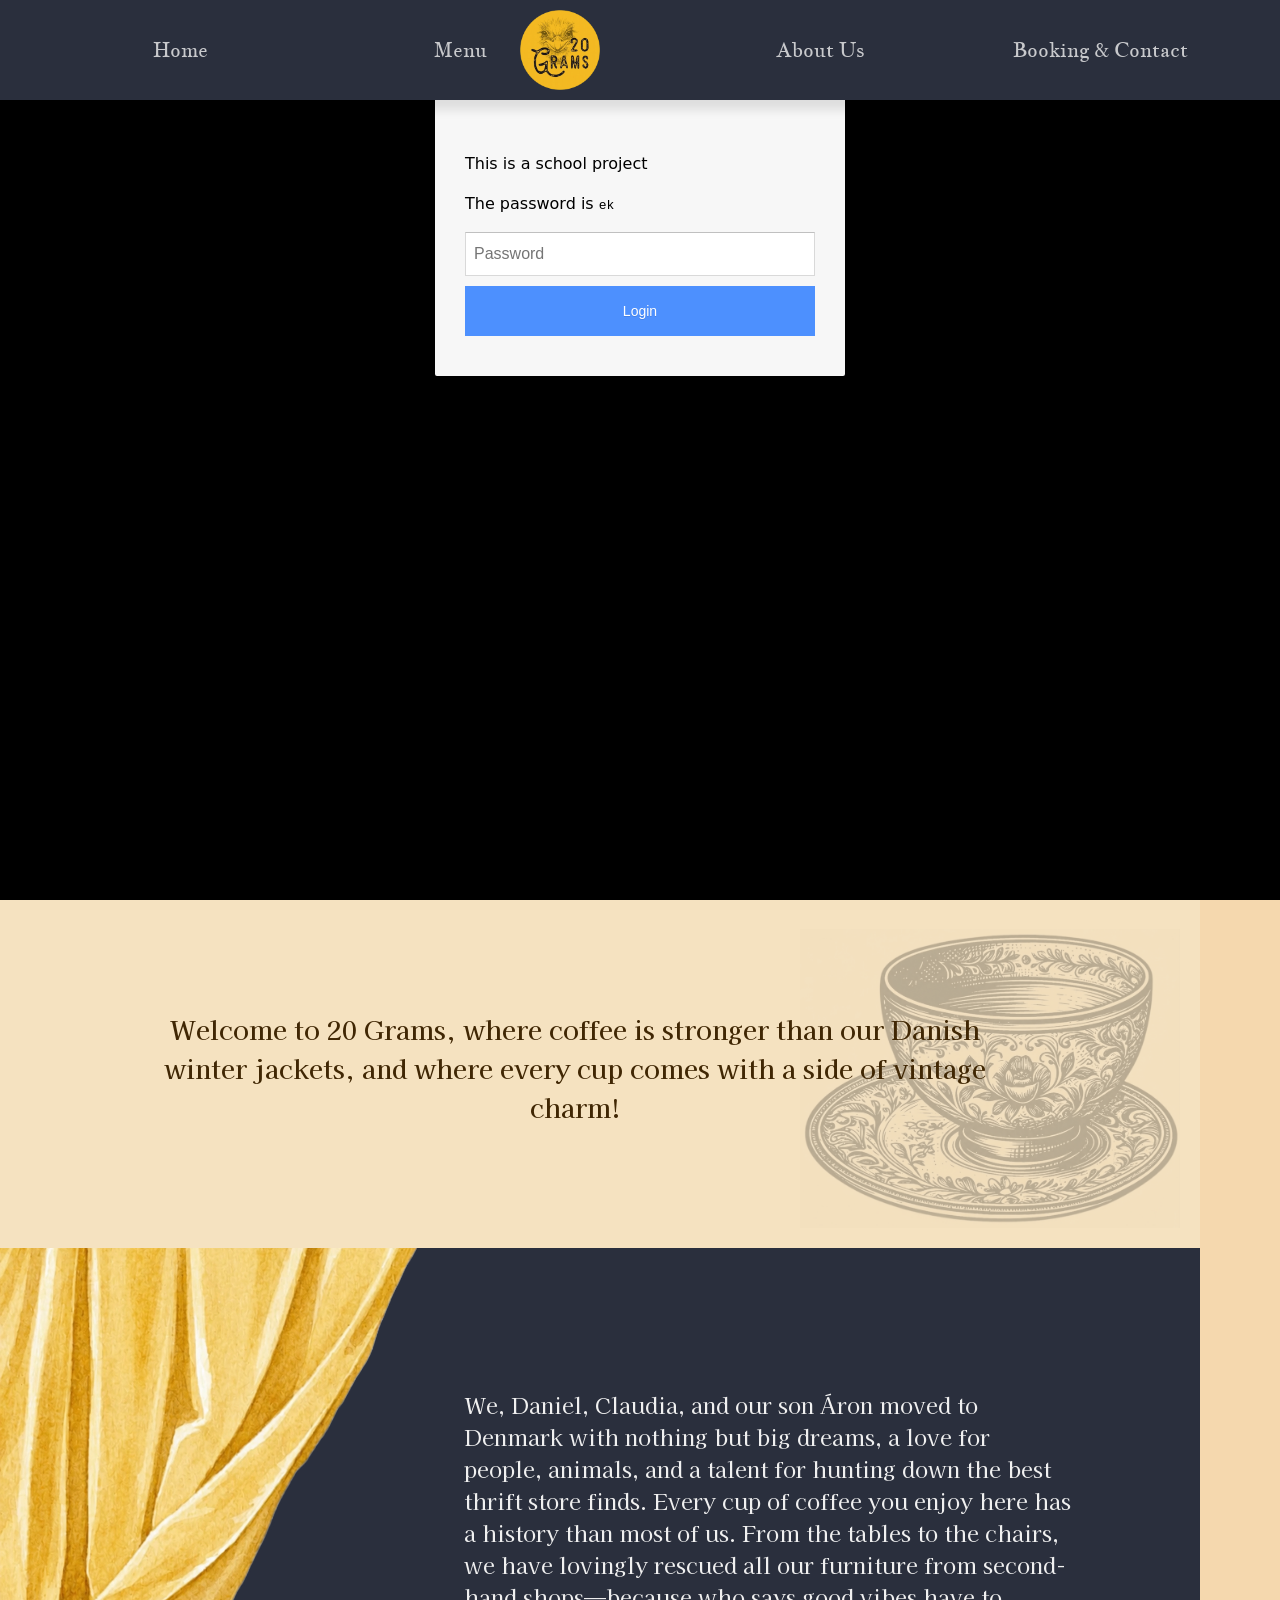
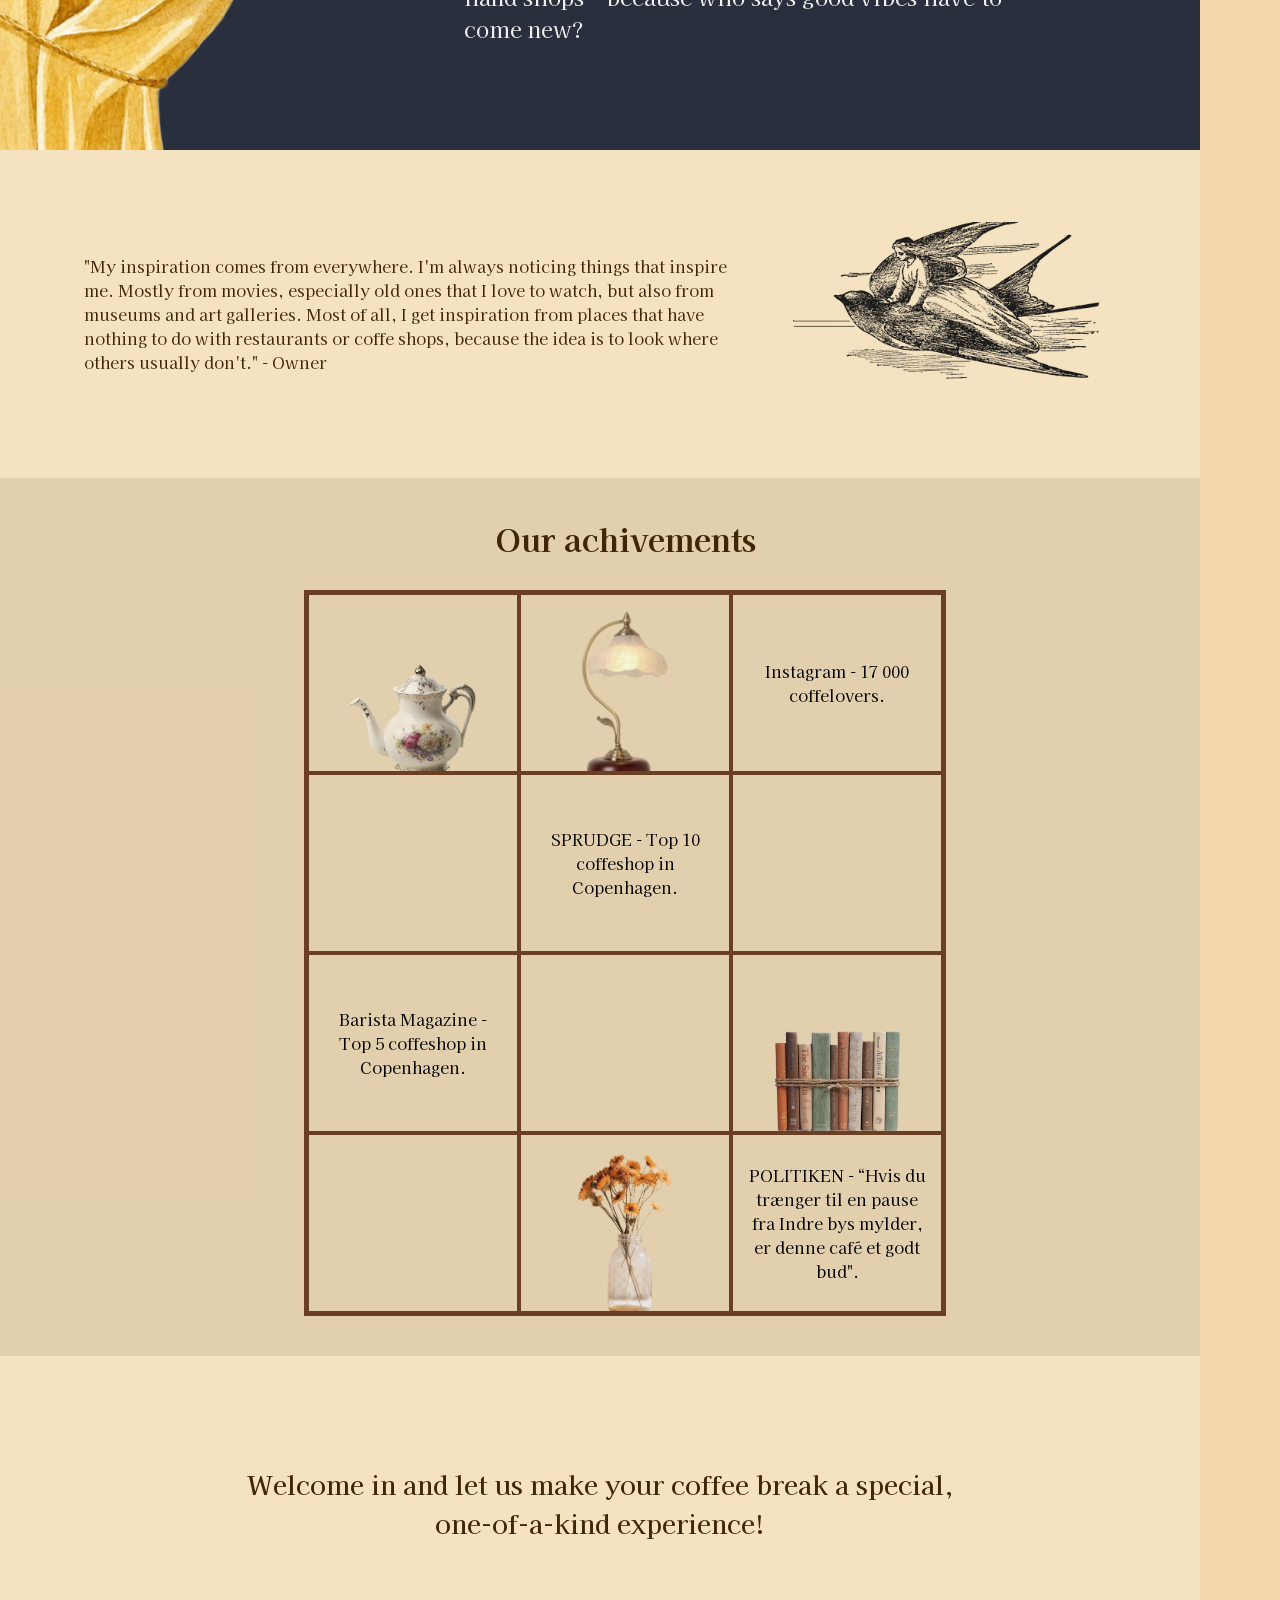
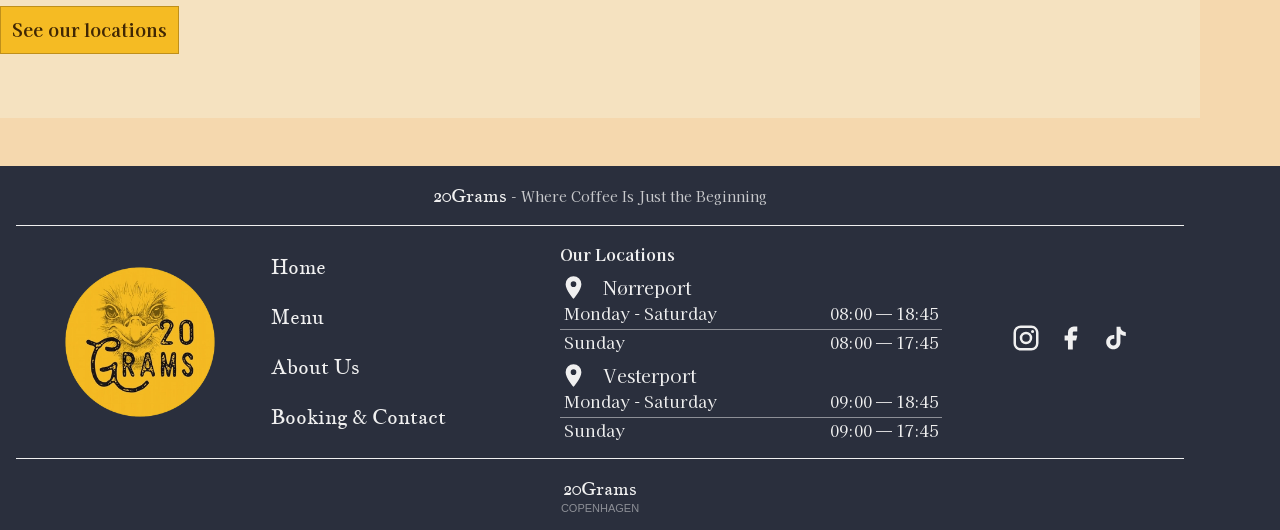
==== commit 2d6263b9: "Fixet header/footer på alle sider - video mangler stadig." ====
--- a/about.html
+++ b/about.html
@@ -1,202 +1,275 @@
-<!doctype html>
-<html lang="en">
-
-<head>
-  <meta charset="UTF-8" />
-  <meta name="viewport" content="width=device-width, initial-scale=1.0" />
-  <meta name="robots" content="noindex" />
-  <link rel="stylesheet" href="css/about.css" />
-  <link rel="stylesheet" href="css/fonts.css" />
-  <link rel="stylesheet" href="css/generel.css" />
-  <link rel="stylesheet" href="css/custom.css" />
-  <link rel="apple-touch-icon" sizes="180x180" href="imgs/generel/favicon/apple-touch-icon.png" />
-  <link rel="icon" type="image/png" sizes="32x32" href="imgs/generel/favicon/favicon-32x32.png" />
-  <link rel="icon" type="image/png" sizes="16x16" href="imgs/generel/favicon/favicon-16x16.png" />
-  <link rel="manifest" href="imgs/generel/favicon/site.webmanifest" />
-  <link rel="stylesheet"
-    href="https://fonts.googleapis.com/css2?family=Material+Symbols+Outlined:opsz,wght,FILL,GRAD@20..48,100..700,0..1,-50..200&icon_names=arrow_forward_ios,calendar_add_on,location_on,loyalty,mail,menu_book,open_in_new,other_houses" />
-  <title>About Us</title>
-</head>
-
-<body id="aboutbody">
-  <header>
-    <div class="logo">
-      <a href="index.html">
-        <img src="imgs/generel/logo.webp" alt="Logo" />
-      </a>
-    </div>
-    <nav>
-      <ul class="menu">
-        <li class="navlink">
-          <a class="navlink" href="index.html"><span class="material-symbols-outlined">other_houses</span>Home</a>
-        </li>
-        <li class="navlink">
-          <a class="navlink" href="menu.html"><span class="material-symbols-outlined">menu_book</span>Menu</a>
-        </li>
-        <li class="navlink">
-          <a class="navlink" href="about.html"><span class="material-symbols-outlined">loyalty</span>About Us</a>
-        </li>
-        <li class="navlink">
-          <a class="navlink" href="contact.html"><span class="material-symbols-outlined">calendar_add_on</span>Booking &
-            Contact</a>
-        </li>
-        <li class="socialmedia">
-          <span><a href="https://www.instagram.com/20gramsdk"><span class="mdi--instagram"></span></a><a
-              href="https://www.facebook.com/20gramscph"><span class="gg--facebook"></span></a><a
-              href="https://www.tiktok.com/@20gramsdk"><span class="ic--baseline-tiktok"></span></a></span>
-          <p>20Grams 2026</p>
-        </li>
-      </ul>
-      <button class="burger">
-        <span class="line"></span>
-        <span class="line"></span>
-        <span class="line"></span>
-      </button>
-    </nav>
-  </header>
-
-
-  <main id="aboutus">
-    <div class="bakgrund">
-      <h1>ABOUT US</h1>
-      <div class="grid2-3-2">
-        <div class="galleribild1">
-          <img src="imgs/imgsabout/bild5tavelvegg.webp" alt="menniskorfamilj">
-        </div>
-        <div class="galleribild2">
-          <img src="imgs/imgsabout/bild2tavelvegg.webp" alt="tavlorvegg">
-        </div>
-        <div class="galleribild3">
-          <img src="imgs/imgsabout/bild3tavelvegg.webp" alt="cafeingang">
-        </div>
-        <div class="galleribild4">
-          <img src="imgs/imgsabout/bild4tavelvegg.webp" alt="sittplatscafe">
-        </div>
-        <div class="galleribild5">
-          <img src="imgs/imgsabout/bild1tavelvegg.webp" alt="kvinnakaffe">
-        </div>
-      </div>
-    </div>
-
-    <div class="grid1-1-1">
-      <div class="h3first">
-        <h3>Welcome to 20 Grams, where coffee is stronger than our Danish winter jackets, and where every
-          cup comes with a
-          side of vintage charm! </h3>
-      </div>
-      <img class="koppabout" src="imgs/imgsabout/koppabout.webp" alt="kopp">
-    </div>
-
-    <div class="grid2-1">
-      <img class="gardinimg" src="imgs/imgsabout/gardinmobilabout.webp" alt="gardin">
-      <img class="gardindesktop" src="imgs/imgsabout/gardinabout.webp" alt="gardindesktop">
-      <p>We, Daniel, Claudia, and our son Áron moved to Denmark with nothing but big dreams, a love for people,
-        animals,
-        and a talent for hunting down the best thrift store finds.
-        Every cup of coffee you enjoy here has a history than most of us.
-        From the tables to the chairs, we have lovingly rescued all our furniture from second-hand shops—because who
-        says
-        good vibes have to come new?</p>
-    </div>
-
-    <div class="grid-1-1">
-      <p>"My inspiration comes from everywhere. I'm always noticing things that inspire me. Mostly from movies,
-        especially old ones that I love to watch, but also from museums and art galleries. Most of all, I get
-        inspiration from places that have nothing to do with restaurants or coffe shops, because the idea is to look
-        where others usually don't." - Owner</p>
-      <img class="kvinnafagel" src="imgs/imgsabout/bildfagelabout.webp" alt="kvinnafagel">
-    </div>
-
-    <div class="gridachivements">
-      <h2>Our achivements</h2>
-      <ul id="listmobil">
-        <li>
-          <p>SPRUDGE - Top 10 coffeshop in Copenhagen.</p>
-        </li>
-        <li>
-          <p>Barista Magazine - Top 5 coffeshop in Copenhagen.</p>
-        </li>
-        <li>
-          <p>POLITIKEN - “Hvis du trænger til en pause fra Indre bys mylder, er denne café et godt bud “.</p>
-        </li>
-        <li>
-          <p>Instagram - 17 000 coffelovers.</p>
-        </li>
-      </ul>
-      <div id="hylla" class="hylla">
-        <div><img class="grid1hylla" src="imgs/imgsabout/abouthyllakanna.webp" alt="kannapahylla"></div>
-        <div><img class="grid2hylla" src="imgs/imgsabout/abouthyllalampa.webp" alt="lampapahylla"></div>
-        <button popovertarget="ramme1">
-          Instagram - 17 000 coffelovers.
-        </button>
-        <p></p>
-        <button popovertarget="ramme2"> SPRUDGE - Top 10 coffeshop in Copenhagen.</button>
-        <p></p>
-        <button popovertarget="ramme3">Barista Magazine - Top 5 coffeshop in Copenhagen.</button>
-        <p></p>
-        <div><img class="grid6hylla" src="imgs/imgsabout/abouthyllabok.webp" alt="bockerpahylla"></div>
-        <p></p>
-        <div><img class="grid7hylla" src="imgs/imgsabout/abouthyllablommor.webp" alt="blommorpahylla"></div>
-        <button popovertarget="ramme4"> POLITIKEN - “Hvis du trænger til en pause fra Indre bys mylder, er denne café et
-          godt bud". </button>
-
-      </div>
-    </div>
-    <div id="ramme1" popover>
-      <button popovertarget="ramme1" class="kryss"><span class="kryssikon">
-        </span></button>
-      We're pretty social, too!
-      Find us on Instagram with over 17,000 followers who keep up with our coffee creations and café vibes.
-      Come and see what we're brewing:
-
-      <a href="/" class="cta-btnn">To Instagram</a>
-    </div>
-
-    <div id="ramme2" popover>
-      <button popovertarget="ramme2" class="kryss"><span class="kryssikon">
-        </span></button>
-      Guess what?
-      We made it to the Top 10 Coffee Shops in Copenhagen according to SPRUDGE, the coffee bible since 2009! If you're
-      into caffeine and cool places, check out what they said about us here:
-
-
-      <a href="/" class="cta-btnn">To article</a>
-    </div>
-
-    <div id="ramme3" popover>
-      <button popovertarget="ramme3" class="kryss"><span class="kryssikon">
-        </span></button>
-      Barista Magazine also thinks we're pretty awesome, they named us one of the top 5 Coffee Shops in Copenhagen!
-      (Our baristas are blushing.)
-      See what all the buzz is about here:
-
-      <a href="/" class="cta-btnn">To article</a>
-    </div>
-
-    <div id="ramme4" popover>
-      <button popovertarget="ramme4" class="kryss"><span class="kryssikon">
-        </span></button>
-      POLITIKEN who is one of Denmark's top newspapers, gave us a shoutout!
-      If you need a chill break from the city's hustle, we're the spot:
-
-      <a href="/" class="cta-btnn">To article</a>
-    </div>
-
-    <div class="flexaboutwelcomein">
-
-      <h3 class="h3welcome">Welcome in and let us make your coffee break a special, </h3>
-
-      <h3 class="h3welcomesecond">one-of-a-kind experience!
-      </h3>
-      <a class="cta-btnn" href="contact.html">See our locations</a>
-
-
-    </div>
-  </main>
-
-
-  <script src="javascript/login.js"></script>
-  <script src="javascript/burgermenu.js"></script>
-</body>
-
+<!doctype html>
+<html lang="en">
+
+<head>
+  <meta charset="UTF-8" />
+  <meta name="viewport" content="width=device-width, initial-scale=1.0" />
+  <meta name="robots" content="noindex" />
+  <link rel="stylesheet" href="css/about.css" />
+  <link rel="stylesheet" href="css/fonts.css" />
+  <link rel="stylesheet" href="css/generel.css" />
+  <link rel="stylesheet" href="css/custom.css" />
+  <link rel="apple-touch-icon" sizes="180x180" href="imgs/generel/favicon/apple-touch-icon.png" />
+  <link rel="icon" type="image/png" sizes="32x32" href="imgs/generel/favicon/favicon-32x32.png" />
+  <link rel="icon" type="image/png" sizes="16x16" href="imgs/generel/favicon/favicon-16x16.png" />
+  <link rel="manifest" href="imgs/generel/favicon/site.webmanifest" />
+  <link rel="stylesheet"
+    href="https://fonts.googleapis.com/css2?family=Material+Symbols+Outlined:opsz,wght,FILL,GRAD@20..48,100..700,0..1,-50..200&icon_names=arrow_forward_ios,calendar_add_on,location_on,loyalty,mail,menu_book,open_in_new,other_houses" />
+  <title>About Us</title>
+</head>
+
+<body id="aboutbody">
+  <header>
+    <div class="logo">
+      <a href="index.html">
+        <img src="imgs/generel/logo.webp" alt="Logo" />
+      </a>
+    </div>
+    <nav>
+      <ul class="menu">
+        <li class="navlink">
+          <a class="navlink" href="index.html"><span class="home-icon mobil-icon"></span>Home</a>
+        </li>
+        <li class="navlink">
+          <a class="navlink" href="menu.html"><span class="menu-icon mobil-icon"></span>Menu</a>
+        </li>
+        <li class="navlink">
+          <a class="navlink" href="about.html"><span class="about-icon mobil-icon"></span>About Us</a>
+        </li>
+        <li class="navlink">
+          <a class="navlink" href="contact.html"><span class="booking-icon mobil-icon"></span>Booking & Contact</a>
+        </li>
+        <li class="socialmedia">
+          <span><a href="https://www.instagram.com/20gramsdk" aria-label="Instagram"><span
+                class="instagram-icon"></span></a><a href="https://www.facebook.com/20gramscph"
+              aria-label="Facebook"><span class="facebook-icon"></span></a><a href="https://www.tiktok.com/@20gramsdk"
+              aria-label="TikTok"><span class="tiktok-icon"></span></a></span>
+          <p>20Grams 2026</p>
+        </li>
+      </ul>
+      <button class="burger" aria-label="Toggle menu">
+        <span class="line"></span>
+        <span class="line"></span>
+        <span class="line"></span>
+      </button>
+    </nav>
+  </header>
+
+
+  <main id="aboutus">
+    <div class="bakgrund">
+      <h1>ABOUT US</h1>
+      <div class="grid2-3-2">
+        <div class="galleribild1">
+          <img src="imgs/imgsabout/bild5tavelvegg.webp" alt="menniskorfamilj">
+        </div>
+        <div class="galleribild2">
+          <img src="imgs/imgsabout/bild2tavelvegg.webp" alt="tavlorvegg">
+        </div>
+        <div class="galleribild3">
+          <img src="imgs/imgsabout/bild3tavelvegg.webp" alt="cafeingang">
+        </div>
+        <div class="galleribild4">
+          <img src="imgs/imgsabout/bild4tavelvegg.webp" alt="sittplatscafe">
+        </div>
+        <div class="galleribild5">
+          <img src="imgs/imgsabout/bild1tavelvegg.webp" alt="kvinnakaffe">
+        </div>
+      </div>
+    </div>
+
+    <div class="grid1-1-1">
+      <div class="h3first">
+        <h3>Welcome to 20 Grams, where coffee is stronger than our Danish winter jackets, and where every
+          cup comes with a
+          side of vintage charm! </h3>
+      </div>
+      <img class="koppabout" src="imgs/imgsabout/koppabout.webp" alt="kopp">
+    </div>
+
+    <div class="grid2-1">
+      <img class="gardinimg" src="imgs/imgsabout/gardinmobilabout.webp" alt="gardin">
+      <img class="gardindesktop" src="imgs/imgsabout/gardinabout.webp" alt="gardindesktop">
+      <p>We, Daniel, Claudia, and our son Áron moved to Denmark with nothing but big dreams, a love for people,
+        animals,
+        and a talent for hunting down the best thrift store finds.
+        Every cup of coffee you enjoy here has a history than most of us.
+        From the tables to the chairs, we have lovingly rescued all our furniture from second-hand shops—because who
+        says
+        good vibes have to come new?</p>
+    </div>
+
+    <div class="grid-1-1">
+      <p>"My inspiration comes from everywhere. I'm always noticing things that inspire me. Mostly from movies,
+        especially old ones that I love to watch, but also from museums and art galleries. Most of all, I get
+        inspiration from places that have nothing to do with restaurants or coffe shops, because the idea is to look
+        where others usually don't." - Owner</p>
+      <img class="kvinnafagel" src="imgs/imgsabout/bildfagelabout.webp" alt="kvinnafagel">
+    </div>
+
+    <div class="gridachivements">
+      <h2>Our achivements</h2>
+      <ul id="listmobil">
+        <li>
+          <p>SPRUDGE - Top 10 coffeshop in Copenhagen.</p>
+        </li>
+        <li>
+          <p>Barista Magazine - Top 5 coffeshop in Copenhagen.</p>
+        </li>
+        <li>
+          <p>POLITIKEN - “Hvis du trænger til en pause fra Indre bys mylder, er denne café et godt bud “.</p>
+        </li>
+        <li>
+          <p>Instagram - 17 000 coffelovers.</p>
+        </li>
+      </ul>
+      <div id="hylla" class="hylla">
+        <div><img class="grid1hylla" src="imgs/imgsabout/abouthyllakanna.webp" alt="kannapahylla"></div>
+        <div><img class="grid2hylla" src="imgs/imgsabout/abouthyllalampa.webp" alt="lampapahylla"></div>
+        <button popovertarget="ramme1">
+          Instagram - 17 000 coffelovers.
+        </button>
+        <p></p>
+        <button popovertarget="ramme2"> SPRUDGE - Top 10 coffeshop in Copenhagen.</button>
+        <p></p>
+        <button popovertarget="ramme3">Barista Magazine - Top 5 coffeshop in Copenhagen.</button>
+        <p></p>
+        <div><img class="grid6hylla" src="imgs/imgsabout/abouthyllabok.webp" alt="bockerpahylla"></div>
+        <p></p>
+        <div><img class="grid7hylla" src="imgs/imgsabout/abouthyllablommor.webp" alt="blommorpahylla"></div>
+        <button popovertarget="ramme4"> POLITIKEN - “Hvis du trænger til en pause fra Indre bys mylder, er denne café et
+          godt bud". </button>
+
+      </div>
+    </div>
+    <div id="ramme1" popover>
+      <button popovertarget="ramme1" class="kryss"><span class="kryssikon">
+        </span></button>
+      We're pretty social, too!
+      Find us on Instagram with over 17,000 followers who keep up with our coffee creations and café vibes.
+      Come and see what we're brewing:
+
+      <a href="/" class="cta-btnn">To Instagram</a>
+    </div>
+
+    <div id="ramme2" popover>
+      <button popovertarget="ramme2" class="kryss"><span class="kryssikon">
+        </span></button>
+      Guess what?
+      We made it to the Top 10 Coffee Shops in Copenhagen according to SPRUDGE, the coffee bible since 2009! If you're
+      into caffeine and cool places, check out what they said about us here:
+
+
+      <a href="/" class="cta-btnn">To article</a>
+    </div>
+
+    <div id="ramme3" popover>
+      <button popovertarget="ramme3" class="kryss"><span class="kryssikon">
+        </span></button>
+      Barista Magazine also thinks we're pretty awesome, they named us one of the top 5 Coffee Shops in Copenhagen!
+      (Our baristas are blushing.)
+      See what all the buzz is about here:
+
+      <a href="/" class="cta-btnn">To article</a>
+    </div>
+
+    <div id="ramme4" popover>
+      <button popovertarget="ramme4" class="kryss"><span class="kryssikon">
+        </span></button>
+      POLITIKEN who is one of Denmark's top newspapers, gave us a shoutout!
+      If you need a chill break from the city's hustle, we're the spot:
+
+      <a href="/" class="cta-btnn">To article</a>
+    </div>
+
+    <div class="flexaboutwelcomein">
+
+      <h3 class="h3welcome">Welcome in and let us make your coffee break a special, </h3>
+
+      <h3 class="h3welcomesecond">one-of-a-kind experience!
+      </h3>
+      <a class="cta-btnn" href="contact.html">See our locations</a>
+
+
+    </div>
+  </main>
+
+  <footer>
+    <div class="footer-wrapper">
+      <div class="slogan">
+        <p><span class="brandname">20Grams</span> - Where Coffee Is Just the Beginning</p>
+      </div>
+      <nav>
+        <ul class="footernav">
+          <li class="flex"><a href="index.html">Home</a></li>
+          <li class="flex"><a href="menu.html">Menu</a></li>
+          <li class="flex"><a href="about.html">About Us</a></li>
+          <li class="flex"><a href="contact.html">Booking & Contact</a></li>
+        </ul>
+        <div class="footer-logo">
+          <a href="index.html">
+            <img src="imgs/generel/logo.webp" alt="Logo" />
+          </a>
+        </div>
+      </nav>
+      <span class="line line-top"></span>
+      <div class="grid">
+        <p class="h4-size"><strong>Our Locations</strong></p>
+        <div class="footer-location">
+          <div class="flex">
+            <span class="mdi--location"></span>
+            <p class="navlink">Nørreport</p>
+          </div>
+          <div class="flex openinghours">
+            <p>Monday - Saturday</p>
+            <p>08:00 — 18:45</p>
+          </div>
+          <span class="line"></span>
+          <div class="flex openinghours">
+            <p>Sunday</p>
+            <p>08:00 — 17:45</p>
+          </div>
+        </div>
+        <div class="footer-location">
+          <div class="flex">
+            <span class="mdi--location"></span>
+            <p class="navlink">Vesterport</p>
+          </div>
+          <div class="flex openinghours">
+            <p>Monday - Saturday</p>
+            <p>09:00 — 18:45</p>
+          </div>
+          <span class="line"></span>
+          <div class="flex openinghours">
+            <p>Sunday</p>
+            <p>09:00 — 17:45</p>
+          </div>
+        </div>
+      </div>
+
+      <span class="line line-bottom"></span>
+      <div class="footer-socialmedia">
+        <span>
+          <a href="https://www.instagram.com/20gramsdk" target="_blank" aria-label="Instagram">
+            <span class="instagram-icon-white"></span>
+          </a>
+          <a href="https://www.facebook.com/20gramscph" target="_blank" aria-label="Facebook">
+            <span class="facebook-icon-white"></span>
+          </a>
+          <a href="https://www.tiktok.com/@20gramsdk" target="_blank" aria-label="TikTok">
+            <span class="tiktok-icon-white"></span>
+          </a>
+        </span>
+      </div>
+      <div class="signature">
+        <p class="brandname">20Grams</p>
+        <p class="cph">COPENHAGEN</p>
+      </div>
+    </div>
+  </footer>
+
+  <script src="javascript/login.js"></script>
+  <script src="javascript/burgermenu.js"></script>
+</body>
+
 </html>
--- a/css/about.css
+++ b/css/about.css
@@ -172,7 +172,7 @@
 .h3welcomesecond {
   margin-bottom: 2rem;
 }
-li {
+#aboutus li {
   color: var(--brown);
   font-size: 35px;
   margin-top: 25px;
--- a/css/fonts.css
+++ b/css/fonts.css
@@ -13,6 +13,86 @@
   'GRAD' 0,
   'opsz' 24
 }
+
+/* socialmedia */
+.instagram-icon {
+  content: url('data:image/svg+xml,<svg xmlns="http://www.w3.org/2000/svg" width="30" height="30" viewBox="0 0 24 24"><path fill="%23402704" d="M7.8 2h8.4C19.4 2 22 4.6 22 7.8v8.4a5.8 5.8 0 0 1-5.8 5.8H7.8C4.6 22 2 19.4 2 16.2V7.8A5.8 5.8 0 0 1 7.8 2m-.2 2A3.6 3.6 0 0 0 4 7.6v8.8C4 18.39 5.61 20 7.6 20h8.8a3.6 3.6 0 0 0 3.6-3.6V7.6C20 5.61 18.39 4 16.4 4zm9.65 1.5a1.25 1.25 0 0 1 1.25 1.25A1.25 1.25 0 0 1 17.25 8A1.25 1.25 0 0 1 16 6.75a1.25 1.25 0 0 1 1.25-1.25M12 7a5 5 0 0 1 5 5a5 5 0 0 1-5 5a5 5 0 0 1-5-5a5 5 0 0 1 5-5m0 2a3 3 0 0 0-3 3a3 3 0 0 0 3 3a3 3 0 0 0 3-3a3 3 0 0 0-3-3" /></svg>');
+  /* <span class="instagram-icon"></span> */
+  }
+.instagram-icon-white {
+  content: url('data:image/svg+xml,<svg xmlns="http://www.w3.org/2000/svg" width="30" height="30" viewBox="0 0 24 24"><path fill="%23f0f0f0" d="M7.8 2h8.4C19.4 2 22 4.6 22 7.8v8.4a5.8 5.8 0 0 1-5.8 5.8H7.8C4.6 22 2 19.4 2 16.2V7.8A5.8 5.8 0 0 1 7.8 2m-.2 2A3.6 3.6 0 0 0 4 7.6v8.8C4 18.39 5.61 20 7.6 20h8.8a3.6 3.6 0 0 0 3.6-3.6V7.6C20 5.61 18.39 4 16.4 4zm9.65 1.5a1.25 1.25 0 0 1 1.25 1.25A1.25 1.25 0 0 1 17.25 8A1.25 1.25 0 0 1 16 6.75a1.25 1.25 0 0 1 1.25-1.25M12 7a5 5 0 0 1 5 5a5 5 0 0 1-5 5a5 5 0 0 1-5-5a5 5 0 0 1 5-5m0 2a3 3 0 0 0-3 3a3 3 0 0 0 3 3a3 3 0 0 0 3-3a3 3 0 0 0-3-3" /></svg>');
+        padding: 0.3rem;
+  /* <span class="instagram-icon-white"></span> */
+  }
+  .facebook-icon {
+    content: url('data:image/svg+xml,<svg xmlns="http://www.w3.org/2000/svg" width="30" height="30" viewBox="0 0 24 24"><path fill="%23402704" d="M14.2 2.875A4.625 4.625 0 0 0 9.575 7.5v2.575H7.1c-.124 0-.225.1-.225.225v3.4c0 .124.1.225.225.225h2.475V20.9c0 .124.1.225.225.225h3.4c.124 0 .225-.1.225-.225v-6.975h2.497c.103 0 .193-.07.218-.17l.85-3.4a.225.225 0 0 0-.218-.28h-3.347V7.5a.775.775 0 0 1 .775-.775h2.6c.124 0 .225-.1.225-.225V3.1c0-.124-.1-.225-.225-.225z" /></svg>');
+    /* <span class="facebook-icon"></span> */
+  }
+  .facebook-icon-white {
+    content: url('data:image/svg+xml,<svg xmlns="http://www.w3.org/2000/svg" width="30" height="30" viewBox="0 0 24 24"><path fill="%23f0f0f0" d="M14.2 2.875A4.625 4.625 0 0 0 9.575 7.5v2.575H7.1c-.124 0-.225.1-.225.225v3.4c0 .124.1.225.225.225h2.475V20.9c0 .124.1.225.225.225h3.4c.124 0 .225-.1.225-.225v-6.975h2.497c.103 0 .193-.07.218-.17l.85-3.4a.225.225 0 0 0-.218-.28h-3.347V7.5a.775.775 0 0 1 .775-.775h2.6c.124 0 .225-.1.225-.225V3.1c0-.124-.1-.225-.225-.225z" /></svg>');
+         padding: 0.3rem;
+   /* <span class="facebook-icon-white"></span> */
+  }
+  .tiktok-icon {
+    content: url('data:image/svg+xml,<svg xmlns="http://www.w3.org/2000/svg" width="30" height="30" viewBox="0 0 24 24"><path fill="%23402704" d="M16.6 5.82s.51.5 0 0A4.28 4.28 0 0 1 15.54 3h-3.09v12.4a2.59 2.59 0 0 1-2.59 2.5c-1.42 0-2.6-1.16-2.6-2.6c0-1.72 1.66-3.01 3.37-2.48V9.66c-3.45-.46-6.47 2.22-6.47 5.64c0 3.33 2.76 5.7 5.69 5.7c3.14 0 5.69-2.55 5.69-5.7V9.01a7.35 7.35 0 0 0 4.3 1.38V7.3s-1.88.09-3.24-1.48" /></svg>');
+    /* <span class="tiktok-icon"></span> */
+  }
+  .tiktok-icon-white {
+    content: url('data:image/svg+xml,<svg xmlns="http://www.w3.org/2000/svg" width="30" height="30" viewBox="0 0 24 24"><path fill="%23f0f0f0" d="M16.6 5.82s.51.5 0 0A4.28 4.28 0 0 1 15.54 3h-3.09v12.4a2.59 2.59 0 0 1-2.59 2.5c-1.42 0-2.6-1.16-2.6-2.6c0-1.72 1.66-3.01 3.37-2.48V9.66c-3.45-.46-6.47 2.22-6.47 5.64c0 3.33 2.76 5.7 5.69 5.7c3.14 0 5.69-2.55 5.69-5.7V9.01a7.35 7.35 0 0 0 4.3 1.38V7.3s-1.88.09-3.24-1.48" /></svg>');
+       padding: 0.3rem;
+     /* <span class="tiktok-icon-white"></span> */
+  }
+
+  /* menu icons */
+  .home-icon {
+    content: url('data:image/svg+xml,<svg xmlns="http://www.w3.org/2000/svg" width="24" height="24" viewBox="0 0 24 24"><path fill="%23402704" d="M10 20v-6h4v6h5v-8h3L12 3L2 12h3v8z" /></svg>');
+    width: 28px;
+    /* <span class="home-icon"></span> */
+  }
+  .menu-icon {
+    content: url('data:image/svg+xml,<svg xmlns="http://www.w3.org/2000/svg" width="24" height="24" viewBox="0 0 24 24"><path fill="%23402704" d="M21 5c-1.11-.35-2.33-.5-3.5-.5c-1.95 0-4.05.4-5.5 1.5c-1.45-1.1-3.55-1.5-5.5-1.5S2.45 4.9 1 6v14.65c0 .25.25.5.5.5c.1 0 .15-.05.25-.05C3.1 20.45 5.05 20 6.5 20c1.95 0 4.05.4 5.5 1.5c1.35-.85 3.8-1.5 5.5-1.5c1.65 0 3.35.3 4.75 1.05c.1.05.15.05.25.05c.25 0 .5-.25.5-.5V6c-.6-.45-1.25-.75-2-1m0 13.5c-1.1-.35-2.3-.5-3.5-.5c-1.7 0-4.15.65-5.5 1.5V8c1.35-.85 3.8-1.5 5.5-1.5c1.2 0 2.4.15 3.5.5z" /><path fill="%23402704" d="M17.5 10.5c.88 0 1.73.09 2.5.26V9.24c-.79-.15-1.64-.24-2.5-.24c-1.7 0-3.24.29-4.5.83v1.66c1.13-.64 2.7-.99 4.5-.99M13 12.49v1.66c1.13-.64 2.7-.99 4.5-.99c.88 0 1.73.09 2.5.26V11.9c-.79-.15-1.64-.24-2.5-.24c-1.7 0-3.24.3-4.5.83m4.5 1.84c-1.7 0-3.24.29-4.5.83v1.66c1.13-.64 2.7-.99 4.5-.99c.88 0 1.73.09 2.5.26v-1.52c-.79-.16-1.64-.24-2.5-.24" /></svg>');
+    /* <span class="menu-icon"></span> */
+  }
+  .about-icon {
+    content: url('data:image/svg+xml,<svg xmlns="http://www.w3.org/2000/svg" width="26" height="26" viewBox="10 10 60 60"><g fill="%23402704"><path d="M63.099 21.781c-4.979-4.978-13.05-4.978-18.028 0l-3.36 3.36l5.159 5.16a4.706 4.706 0 1 1-6.656 6.656l-4.623-4.623a.75.75 0 0 0-1.06 0L23.332 43.533a2.207 2.207 0 0 0 3.258 2.97l9.18-9.18a1.25 1.25 0 0 1 1.767 0l.082.081a1.25 1.25 0 0 1 0 1.768l-9.18 9.18a2.206 2.206 0 0 0 3.12 3.12l9.18-9.18a1.25 1.25 0 0 1 1.768 0l.08.082a1.25 1.25 0 0 1 0 1.767l-9.179 9.18a2.206 2.206 0 1 0 3.12 3.12l9.18-9.18a1.25 1.25 0 0 1 1.768 0l.08.082a1.25 1.25 0 0 1 0 1.767l-9.179 9.18a2.206 2.206 0 1 0 3.12 3.12l19.37-19.37l.018-.017l.005-.006l.013-.013l2.196-2.196c4.978-4.978 4.978-13.049 0-18.027" /><path d="M45.102 35.19a2.2 2.2 0 0 1-3.12 0l-4.623-4.624a3.24 3.24 0 0 0-2.556-.941a3.24 3.24 0 0 0-2.04.942L20.678 42.65a.75.75 0 0 1-1.06 0l-2.835-2.835c-4.979-4.979-4.979-13.052 0-18.031c4.98-4.98 13.053-4.98 18.032 0l2.023 2.023l.027.026l.049.047l8.188 8.188a2.206 2.206 0 0 1 0 3.12" /></g></svg>');
+    /* <span class="about-icon"></span> */
+  }
+  .booking-icon {
+    content: url('data:image/svg+xml,<svg xmlns="http://www.w3.org/2000/svg" width="27" height="27" viewBox="0 0 24 24"><path fill="%23402704" d="M17 22v-3h-3v-2h3v-3h2v3h3v2h-3v3zM3 20V4h3V2h2v2h6V2h2v2h3v8.1q-.5-.075-1-.075t-1 .075V10H5v8h7q0 .5.075 1t.275 1z" /></svg>');
+     /* <span class="booking-icon"></span> */
+}
+   
+
+
+
+/* other */
+   .location-icon-brown {
+    content: url('data:image/svg+xml,<svg xmlns="http://www.w3.org/2000/svg" width="30" height="30" viewBox="0 0 20 20"><path fill="%23402704" d="M10 20S3 10.87 3 7a7 7 0 1 1 14 0c0 3.87-7 13-7 13m0-11a2 2 0 1 0 0-4a2 2 0 0 0 0 4" /></svg>');
+    /* <span class="location-icon-brown"></span> */ 
+  } 
+    .location-icon-white {
+    content: url('data:image/svg+xml,<svg xmlns="http://www.w3.org/2000/svg" width="30" height="30" viewBox="0 0 20 20"><path fill="%23f0f0f0" d="M10 20S3 10.87 3 7a7 7 0 1 1 14 0c0 3.87-7 13-7 13m0-11a2 2 0 1 0 0-4a2 2 0 0 0 0 4" /></svg>');
+    /* <span class="location-icon-white"></span> */ 
+  }
+  .mail-icon {
+    content: url('data:image/svg+xml,<svg xmlns="http://www.w3.org/2000/svg" width="30" height="30" viewBox="0 0 24 24"><path fill="%23f0f0f0" d="M4 20q-.825 0-1.412-.587T2 18V6q0-.825.588-1.412T4 4h16q.825 0 1.413.588T22 6v12q0 .825-.587 1.413T20 20zm8-7L4 8v10h16V8zm0-2l8-5H4zM4 8V6v12z" /></svg>');
+    /* <span class="mail-icon"></span> */
+  }
+  .open-icon {
+    content: url('data:image/svg+xml,<svg xmlns="http://www.w3.org/2000/svg" width="24" height="24" viewBox="0 0 24 24"><path fill="none" stroke="%23402704" stroke-linecap="round" stroke-linejoin="round" stroke-width="2" d="M10 4H6a2 2 0 0 0-2 2v12a2 2 0 0 0 2 2h12a2 2 0 0 0 2-2v-4m-8-2l8-8m0 0v5m0-5h-5" /></svg>');
+    /* <span class="open-icon"></span> */
+    padding-top: 1px;
+  }
+
+    .deco-line {
+    content: url('data:image/svg+xml,<svg width="1123" height="22" viewBox="0 0 1123 22" fill="none" xmlns="http://www.w3.org/2000/svg"><path d="M556.832 22C556.708 22 556.583 21.9949 556.458 21.9846C555.794 21.9979 549.859 21.8776 545.801 13.6426C544.457 10.9573 542.64 8.44076 541.065 7.08061L540.827 6.86352C538.807 5.01673 536.115 4.45392 533.627 5.36137C531.249 6.2287 529.522 8.2597 528.888 10.9327C528.838 11.1426 528.794 11.3545 528.758 11.5695C528.425 13.4945 528.853 15.4678 529.96 17.1253C531.539 19.4876 533.634 20.5329 535.715 19.9917C537.591 19.503 539.04 17.79 539.408 15.6273C539.596 14.5275 539.345 13.3505 538.723 12.3988C537.785 10.9666 536.544 10.3256 535.323 10.6373C534.23 10.9162 533.385 11.9111 533.172 13.1725C532.951 14.473 533.692 15.7343 534.823 15.9853L534.503 17.8023C532.486 17.3548 531.163 15.1232 531.553 12.8257C531.89 10.8411 533.226 9.27309 534.957 8.83068C536.823 8.35329 538.725 9.27826 540.049 11.3C540.943 12.6663 541.299 14.369 541.026 15.974C540.537 18.8558 538.598 21.142 536.088 21.7953C533.383 22.499 530.602 21.1687 528.644 18.2375C527.253 16.1561 526.719 13.6632 527.14 11.2176C527.184 10.9604 527.236 10.7052 527.296 10.4552C528.076 7.16289 530.198 4.66483 533.118 3.59893C536.139 2.49497 539.41 3.17916 541.867 5.42618L542.086 5.62788C543.834 7.13618 545.767 9.8009 547.239 12.7393C550.974 20.3158 556.388 20.1296 556.442 20.1326L556.493 20.1306L556.544 20.1347C557.474 20.216 558.381 19.8867 559.098 19.2005C559.834 18.4937 560.282 17.4999 560.358 16.401C560.474 14.7261 559.384 13.2455 557.927 13.1005C557.411 13.0428 556.864 13.2815 556.46 13.7239C555.856 14.3875 555.639 15.1726 555.865 15.8763C556.056 16.471 556.533 16.8866 557.081 16.9371L556.949 18.7828C555.759 18.6747 554.726 17.7817 554.316 16.506C553.867 15.1098 554.239 13.5748 555.31 12.3988C556.052 11.5839 557.082 11.1518 558.074 11.2557C560.424 11.4913 562.186 13.8638 562 16.545C561.889 18.1377 561.238 19.5812 560.166 20.61C559.223 21.5144 558.053 22 556.832 22Z" fill="%23402704"/><path d="M565.55 22C564.329 22 563.159 21.5154 562.214 20.61C561.141 19.5811 560.491 18.1376 560.38 16.545C560.194 13.8648 561.956 11.4912 564.307 11.2556C565.293 11.1548 566.328 11.5839 567.071 12.3987C568.142 13.5747 568.514 15.1097 568.065 16.5048C567.655 17.7806 566.622 18.6747 565.432 18.7817L565.299 16.9359C565.848 16.8865 566.324 16.4699 566.516 15.8752C566.742 15.1714 566.525 14.3864 565.92 13.7228C565.517 13.2804 564.971 13.0458 564.454 13.0993C562.997 13.2454 561.907 14.726 562.023 16.3999C562.099 17.4977 562.546 18.4926 563.283 19.1994C563.999 19.8867 564.906 20.219 565.836 20.1336L565.887 20.1295L565.938 20.1316C566.158 20.1305 571.432 20.2602 575.138 12.7433C576.612 9.79978 578.546 7.13406 580.312 5.60929L580.512 5.42511C582.97 3.17809 586.24 2.49493 589.262 3.59786C592.182 4.66273 594.304 7.16182 595.084 10.4542C595.143 10.7042 595.195 10.9573 595.24 11.2145C595.661 13.6601 595.127 16.153 593.737 18.2354C591.778 21.1676 588.996 22.499 586.292 21.7932C583.782 21.1398 581.843 18.8547 581.354 15.9719C581.081 14.3669 581.437 12.6631 582.331 11.2978C583.655 9.27613 585.561 8.35528 587.422 8.82855C589.153 9.26993 590.49 10.8379 590.827 12.8236C591.217 15.12 589.893 17.3526 587.876 17.8002L587.556 15.9833C588.687 15.7322 589.429 14.4698 589.208 13.1704C588.994 11.909 588.15 10.9141 587.057 10.6353C585.837 10.3235 584.596 10.9645 583.657 12.3966C583.034 13.3483 582.784 14.5243 582.971 15.6252C583.339 17.7878 584.788 19.5009 586.664 19.9896C588.743 20.5328 590.84 19.4865 592.419 17.1232C593.526 15.4647 593.954 13.4924 593.622 11.5684C593.586 11.3524 593.542 11.1394 593.492 10.9295C592.858 8.25753 591.131 6.22656 588.753 5.35924C586.264 4.45076 583.573 5.01354 581.552 6.8624L581.333 7.06303C579.739 8.43964 577.923 10.9563 576.576 13.6467C572.519 21.8796 566.605 22.0082 565.921 21.9835C565.799 21.9948 565.675 22 565.55 22Z" fill="%23402704"/><path d="M561.192 11.6765C559.881 11.6775 558.828 10.6795 558.572 9.19489C557.983 5.77498 560.392 1.42703 560.495 1.24287L561.192 0L561.888 1.24287C561.992 1.426 564.4 5.77498 563.81 9.19489C563.554 10.6795 562.501 11.6765 561.192 11.6765ZM560.19 8.84304C560.314 9.56736 560.789 9.82556 561.191 9.82556C561.593 9.82556 562.068 9.56733 562.192 8.84405C562.479 7.18348 561.778 5.07743 561.191 3.69362C560.604 5.0764 559.903 7.18247 560.19 8.84304Z" fill="%23402704"/><path d="M1114.86 13.8131C1114.5 13.8131 1114.14 13.7781 1113.79 13.6992C1112.41 13.3872 1111.47 12.1137 1111.47 10.5314C1111.47 8.94797 1112.41 7.67558 1113.79 7.36241C1116.99 6.6386 1121.05 9.57869 1121.22 9.70462L1122.35 10.5303L1121.22 11.3559C1121.07 11.4676 1117.83 13.8131 1114.86 13.8131ZM1114.14 9.29513C1113.47 9.44624 1113.23 10.032 1113.23 10.5314C1113.23 11.0296 1113.47 11.6165 1114.14 11.7665C1115.61 12.095 1117.57 11.2891 1118.95 10.5303C1117.57 9.77254 1115.61 8.96443 1114.14 9.29513Z" fill="%23402704"/><path d="M1108.2 11.5267C1108.13 11.5267 1108.06 11.5246 1107.99 11.5191C1107.98 11.5191 1107.98 11.5191 1107.98 11.5191C1107.43 11.5191 1104.19 11.323 1101.99 6.85538C1101.3 5.49427 1100.39 4.22187 1099.6 3.54186L1099.46 3.41701C1098.51 2.54757 1097.24 2.28479 1096.08 2.71184C1094.96 3.117 1094.16 4.06417 1093.86 5.3103C1093.84 5.41104 1093.82 5.51069 1093.8 5.61253C1093.65 6.49073 1093.85 7.39411 1094.36 8.15624C1095.08 9.24031 1096.02 9.72432 1096.94 9.48451C1097.76 9.27098 1098.4 8.51868 1098.56 7.5693C1098.64 7.12363 1098.53 6.64294 1098.28 6.25093C1097.88 5.65195 1097.41 5.38805 1096.93 5.5096C1096.53 5.61363 1096.21 5.98596 1096.13 6.45791C1096.06 6.8784 1096.3 7.28465 1096.66 7.36459L1096.32 9.29838C1095.02 9.01039 1094.16 7.57041 1094.41 6.08885C1094.62 4.84601 1095.46 3.86381 1096.55 3.58677C1097.71 3.29112 1098.88 3.84957 1099.69 5.08146C1100.23 5.91367 1100.45 6.95504 1100.28 7.93836C1099.99 9.65425 1098.84 11.0153 1097.34 11.4041C1095.74 11.8213 1094.1 11.0493 1092.96 9.33888C1092.16 8.14203 1091.84 6.64736 1092.08 5.23698C1092.11 5.09025 1092.14 4.94349 1092.17 4.79895C1092.61 2.92428 1093.87 1.4416 1095.54 0.833864C1097.28 0.19985 1099.16 0.592959 1100.57 1.88617L1100.69 1.99351C1101.65 2.81915 1102.71 4.28318 1103.52 5.89176C1104.76 8.4092 1106.34 9.19437 1107.25 9.43746C1106.89 9.1659 1106.61 8.76945 1106.46 8.29312C1106.16 7.36783 1106.4 6.36044 1107.09 5.6005C1107.57 5.07051 1108.25 4.79017 1108.9 4.85696C1110.38 5.00588 1111.49 6.49953 1111.37 8.18585C1111.3 9.15822 1110.91 10.0419 1110.25 10.6715C1109.67 11.2289 1108.95 11.5267 1108.2 11.5267ZM1108.71 6.82143C1108.57 6.82143 1108.42 6.89478 1108.31 7.01304C1108.12 7.22547 1108.05 7.44342 1108.11 7.62738C1108.14 7.72703 1108.23 7.84856 1108.37 7.8617L1108.25 9.55569C1108.56 9.54255 1108.87 9.41112 1109.11 9.1746C1109.41 8.88771 1109.59 8.48257 1109.62 8.03581C1109.67 7.42041 1109.27 6.87729 1108.74 6.82363C1108.73 6.82144 1108.72 6.82143 1108.71 6.82143Z" fill="%23402704"/><path d="M1097.2 20.5365C1096.64 20.5365 1096.08 20.439 1095.53 20.2386C1093.87 19.632 1092.61 18.1494 1092.17 16.2714C1092.14 16.1291 1092.11 15.9823 1092.08 15.8334C1091.84 14.4252 1092.16 12.9305 1092.95 11.7348C1094.1 10.0254 1095.74 9.25238 1097.34 9.66958C1098.84 10.0583 1099.99 11.4194 1100.28 13.1353C1100.45 14.1186 1100.23 15.16 1099.69 15.9922C1098.88 17.2241 1097.71 17.7836 1096.55 17.4869C1095.46 17.2098 1094.62 16.2287 1094.41 14.9848C1094.16 13.5043 1095.02 12.0644 1096.32 11.7753L1096.66 13.7091C1096.3 13.7891 1096.06 14.1963 1096.13 14.6157C1096.21 15.0888 1096.53 15.46 1096.93 15.564C1097.41 15.6845 1097.89 15.4217 1098.28 14.8227C1098.53 14.4307 1098.64 13.9511 1098.56 13.5043C1098.4 12.5539 1097.76 11.8027 1096.94 11.5891C1096.02 11.3504 1095.08 11.8344 1094.36 12.9185C1093.85 13.6806 1093.65 14.584 1093.8 15.46C1093.82 15.5641 1093.84 15.6637 1093.86 15.7623C1094.16 17.0106 1094.96 17.9578 1096.08 18.3629C1097.25 18.79 1098.51 18.526 1099.47 17.6555L1099.58 17.5504C1100.39 16.8518 1101.3 15.5805 1101.99 14.2128C1104.2 9.72103 1107.46 9.58964 1107.99 9.55569C1108.81 9.48999 1109.61 9.79328 1110.25 10.401C1110.91 11.0307 1111.3 11.9133 1111.37 12.8867C1111.49 14.573 1110.38 16.0656 1108.89 16.2145C1108.24 16.2824 1107.57 16.002 1107.09 15.4709C1106.39 14.7099 1106.16 13.7025 1106.45 12.7772C1106.61 12.3009 1106.89 11.9034 1107.25 11.6318C1106.34 11.8727 1104.76 12.6546 1103.52 15.1721C1102.71 16.7861 1101.65 18.2501 1100.67 19.0944L1100.57 19.1831C1099.6 20.0722 1098.41 20.5365 1097.2 20.5365ZM1108.25 11.5212L1108.37 13.2152C1108.23 13.2284 1108.14 13.35 1108.11 13.4496C1108.05 13.6336 1108.12 13.8514 1108.31 14.0639C1108.43 14.1931 1108.6 14.2676 1108.74 14.2544C1109.27 14.2019 1109.67 13.6587 1109.62 13.0433C1109.59 12.5955 1109.41 12.1903 1109.11 11.9034C1108.87 11.6658 1108.56 11.5344 1108.25 11.5212Z" fill="%23402704"/><path d="M7.49053 13.8142C4.52218 13.8142 1.28106 11.4695 1.12811 11.3578L0 10.5321L1.12811 9.70639C1.29957 9.58045 5.35413 6.64001 8.56116 7.36388C9.94742 7.67599 10.8787 8.94966 10.8787 10.5332C10.8787 12.1157 9.94742 13.3892 8.56116 13.7013C8.2124 13.7791 7.8539 13.8142 7.49053 13.8142ZM3.40381 10.531C4.78034 11.2899 6.74917 12.097 8.21727 11.7685C8.88751 11.6174 9.12619 11.0315 9.12619 10.5332C9.12619 10.0338 8.88751 9.44791 8.21727 9.29679C6.7404 8.96496 4.77741 9.77099 3.40381 10.531Z" fill="%23402704"/><path d="M14.1529 11.5276C13.4038 11.5276 12.6839 11.2297 12.1052 10.6745C11.4486 10.0448 11.0501 9.16212 10.982 8.18746C10.8651 6.50207 11.9756 5.00832 13.4583 4.85939C14.1091 4.80244 14.7832 5.07295 15.2664 5.60299C15.9601 6.3641 16.1958 7.37048 15.8987 8.29695C15.7457 8.77333 15.4622 9.1709 15.1037 9.4414C16.0107 9.19938 17.5938 8.41852 18.8349 5.90084C19.6435 4.28663 20.7073 2.82248 21.6863 1.97815L21.7818 1.88945C23.1973 0.593921 25.0794 0.201828 26.8203 0.835903C28.4832 1.4426 29.7419 2.9254 30.1871 4.80244C30.2212 4.9459 30.2504 5.09045 30.2757 5.2361C30.5193 6.64881 30.2007 8.14363 29.4019 9.3406C28.2592 11.0523 26.6196 11.8233 25.0151 11.4061C23.5188 11.0162 22.3634 9.656 22.0721 7.93995C21.9045 6.95653 22.1218 5.91506 22.6664 5.08277C23.474 3.85186 24.6498 3.29335 25.8101 3.58794C26.8963 3.86501 27.7341 4.84737 27.9445 6.09033C28.1958 7.57093 27.3395 9.01098 26.037 9.3001L25.698 7.36612C26.0585 7.28618 26.2933 6.87988 26.2221 6.45936C26.1423 5.98627 25.8286 5.61392 25.4223 5.50988C24.946 5.38833 24.4715 5.65116 24.0789 6.25128C23.8227 6.64224 23.7185 7.12298 23.7945 7.56979C23.9562 8.52035 24.5904 9.27163 25.4116 9.48518C26.3322 9.72282 27.2752 9.24095 28 8.15678C28.5095 7.39458 28.7063 6.49115 28.5553 5.61396C28.5378 5.51211 28.5164 5.40911 28.493 5.30836C28.1978 4.06321 27.3912 3.11708 26.2796 2.71079C25.1077 2.2826 23.8412 2.54757 22.8904 3.4171L22.7755 3.52224C21.9669 4.22092 21.0521 5.4924 20.3673 6.8602C18.1539 11.3524 14.9196 11.5364 14.3673 11.5177C14.2942 11.5254 14.2231 11.5276 14.1529 11.5276ZM13.6473 6.82184C13.6356 6.82184 13.624 6.82185 13.6123 6.82404C13.0833 6.8777 12.6868 7.4209 12.7297 8.03527C12.7608 8.48317 12.943 8.88831 13.2421 9.17524C13.4885 9.41178 13.7905 9.54322 14.1071 9.55636L13.9854 7.86221C14.1276 7.84907 14.2163 7.72753 14.2484 7.62787C14.3078 7.44389 14.2338 7.22596 14.0409 7.01461C13.9318 6.89414 13.7808 6.82184 13.6473 6.82184Z" fill="%23402704"/><path d="M25.1525 20.5384C23.9396 20.5384 22.7511 20.0751 21.7818 19.188L21.6649 19.0808C20.7073 18.255 19.6425 16.7909 18.8368 15.1821C17.5957 12.6644 16.0156 11.8803 15.1047 11.6372C15.4622 11.9088 15.7448 12.3042 15.8977 12.7805C16.1958 13.707 15.9591 14.7134 15.2664 15.4745C14.7813 16.0056 14.1033 16.2838 13.4583 16.2181C11.9756 16.0692 10.8651 14.5765 10.982 12.889C11.0492 11.9154 11.4486 11.0327 12.1052 10.403C12.7384 9.79521 13.5392 9.49511 14.3653 9.55754C14.3692 9.55754 14.3731 9.55754 14.377 9.55754C14.9264 9.55754 18.1666 9.7536 20.3682 14.2217C21.0502 15.5829 21.9649 16.8555 22.7531 17.5355L22.8894 17.6604C23.8403 18.5277 25.1057 18.7949 26.2786 18.3667C27.3902 17.9615 28.1968 17.0143 28.492 15.7669C28.5154 15.6684 28.5358 15.5654 28.5543 15.4614C28.7053 14.5864 28.5086 13.6829 27.9991 12.9207C27.2752 11.8365 26.3332 11.3481 25.4106 11.5923C24.5904 11.8059 23.9552 12.5571 23.7935 13.5076C23.7175 13.9533 23.8217 14.4341 24.078 14.8262C24.4705 15.4252 24.945 15.6881 25.4214 15.5676C25.8276 15.4636 26.1413 15.0912 26.2212 14.6192C26.2923 14.1987 26.0575 13.7924 25.6971 13.7124L26.037 11.7785C27.3405 12.0676 28.1958 13.5077 27.9445 14.9883C27.7341 16.2302 26.8963 17.2125 25.8101 17.4895C24.6508 17.7863 23.474 17.2278 22.6664 15.9947C22.1208 15.1624 21.9045 14.122 22.0721 13.1375C22.3634 11.4215 23.5188 10.0613 25.0151 9.67143C26.6186 9.25529 28.2582 10.0263 29.4019 11.7369C30.2007 12.9328 30.5193 14.4276 30.2767 15.8381C30.2504 15.987 30.2212 16.1305 30.1881 16.2718C29.7429 18.151 28.4842 19.6337 26.8213 20.2404C26.2718 20.4409 25.7097 20.5384 25.1525 20.5384ZM14.1071 11.5222C13.7915 11.5342 13.4895 11.6668 13.2421 11.9033C12.943 12.1913 12.7608 12.5954 12.7296 13.0434C12.6868 13.6588 13.0833 14.202 13.6132 14.2556C13.7496 14.2732 13.923 14.1954 14.0419 14.0651C14.2338 13.8537 14.3078 13.6358 14.2484 13.4518C14.2163 13.3522 14.1276 13.2306 13.9854 13.2175L14.1071 11.5222Z" fill="%23402704"/><line x1="27" y1="10.5" x2="528" y2="10.5" stroke="%23402704" stroke-width="2"/><line x1="595" y1="10.5" x2="1094" y2="10.5" stroke="%23402704" stroke-width="2"/></svg>');
+   height: auto;
+   width: 100%;
+   opacity: .3;
+    /* <span class="deco-line"></span> */ 
+  }
+
+
 /* location */
 .mdi--location {
   display: inline-block;
@@ -28,6 +108,22 @@
   mask-size: 100% 100%;
 }
 
+/* mail */
+.material-symbols--mail-outline {
+  display: inline-block;
+  margin-top: 4px;
+  width: 28px;
+  height: 28px;
+  --svg: url("data:image/svg+xml,%3Csvg xmlns='http://www.w3.org/2000/svg' viewBox='0 0 24 24'%3E%3Cpath fill='black' d='M4 20q-.825 0-1.412-.587T2 18V6q0-.825.588-1.412T4 4h16q.825 0 1.413.588T22 6v12q0 .825-.587 1.413T20 20zm8-7L4 8v10h16V8zm0-2l8-5H4zM4 8V6v12z'/%3E%3C/svg%3E");
+  background-color: currentColor;
+  -webkit-mask-image: var(--svg);
+  mask-image: var(--svg);
+  -webkit-mask-repeat: no-repeat;
+  mask-repeat: no-repeat;
+  -webkit-mask-size: 100% 100%;
+  mask-size: 100% 100%;
+}
+
 /* Social media icons */
 .mdi--instagram {
   display: inline-block;
@@ -67,6 +163,7 @@
   mask-repeat: no-repeat;
   -webkit-mask-size: 100% 100%;
   mask-size: 100% 100%;
+  z-index: 0;
 }
 
 
--- a/css/generel.css
+++ b/css/generel.css
@@ -67,7 +67,6 @@
 }
 main {
   max-width: 1200px;
-  min-width: 300px;
   width: 100%;
   justify-self: center;
 }
@@ -160,6 +159,7 @@
   padding: 10px 20px;
   background-color: var(--color-headerfooter-bg);
   box-shadow: 0 10px 10px rgba(0, 0, 0, 0.1);
+  z-index: 9999;
 
   .logo {
     grid-column: 3 / 4;
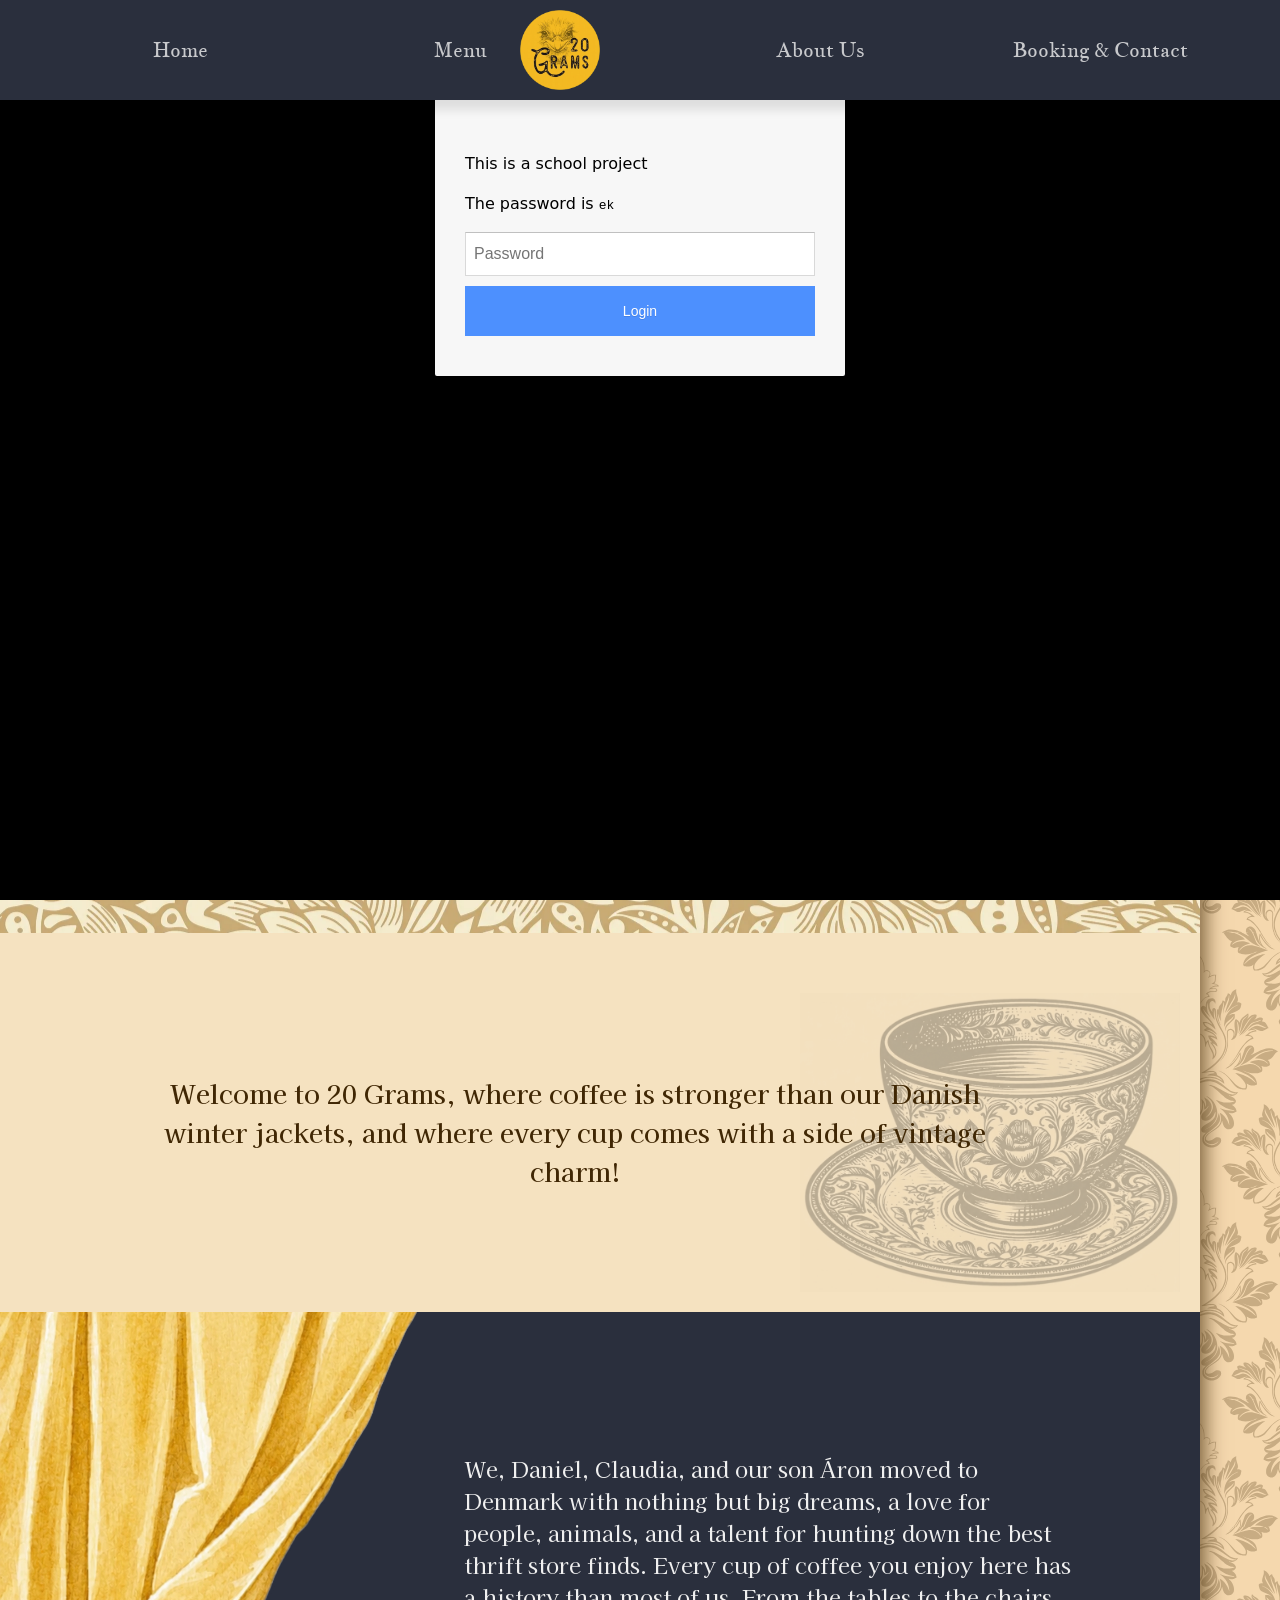
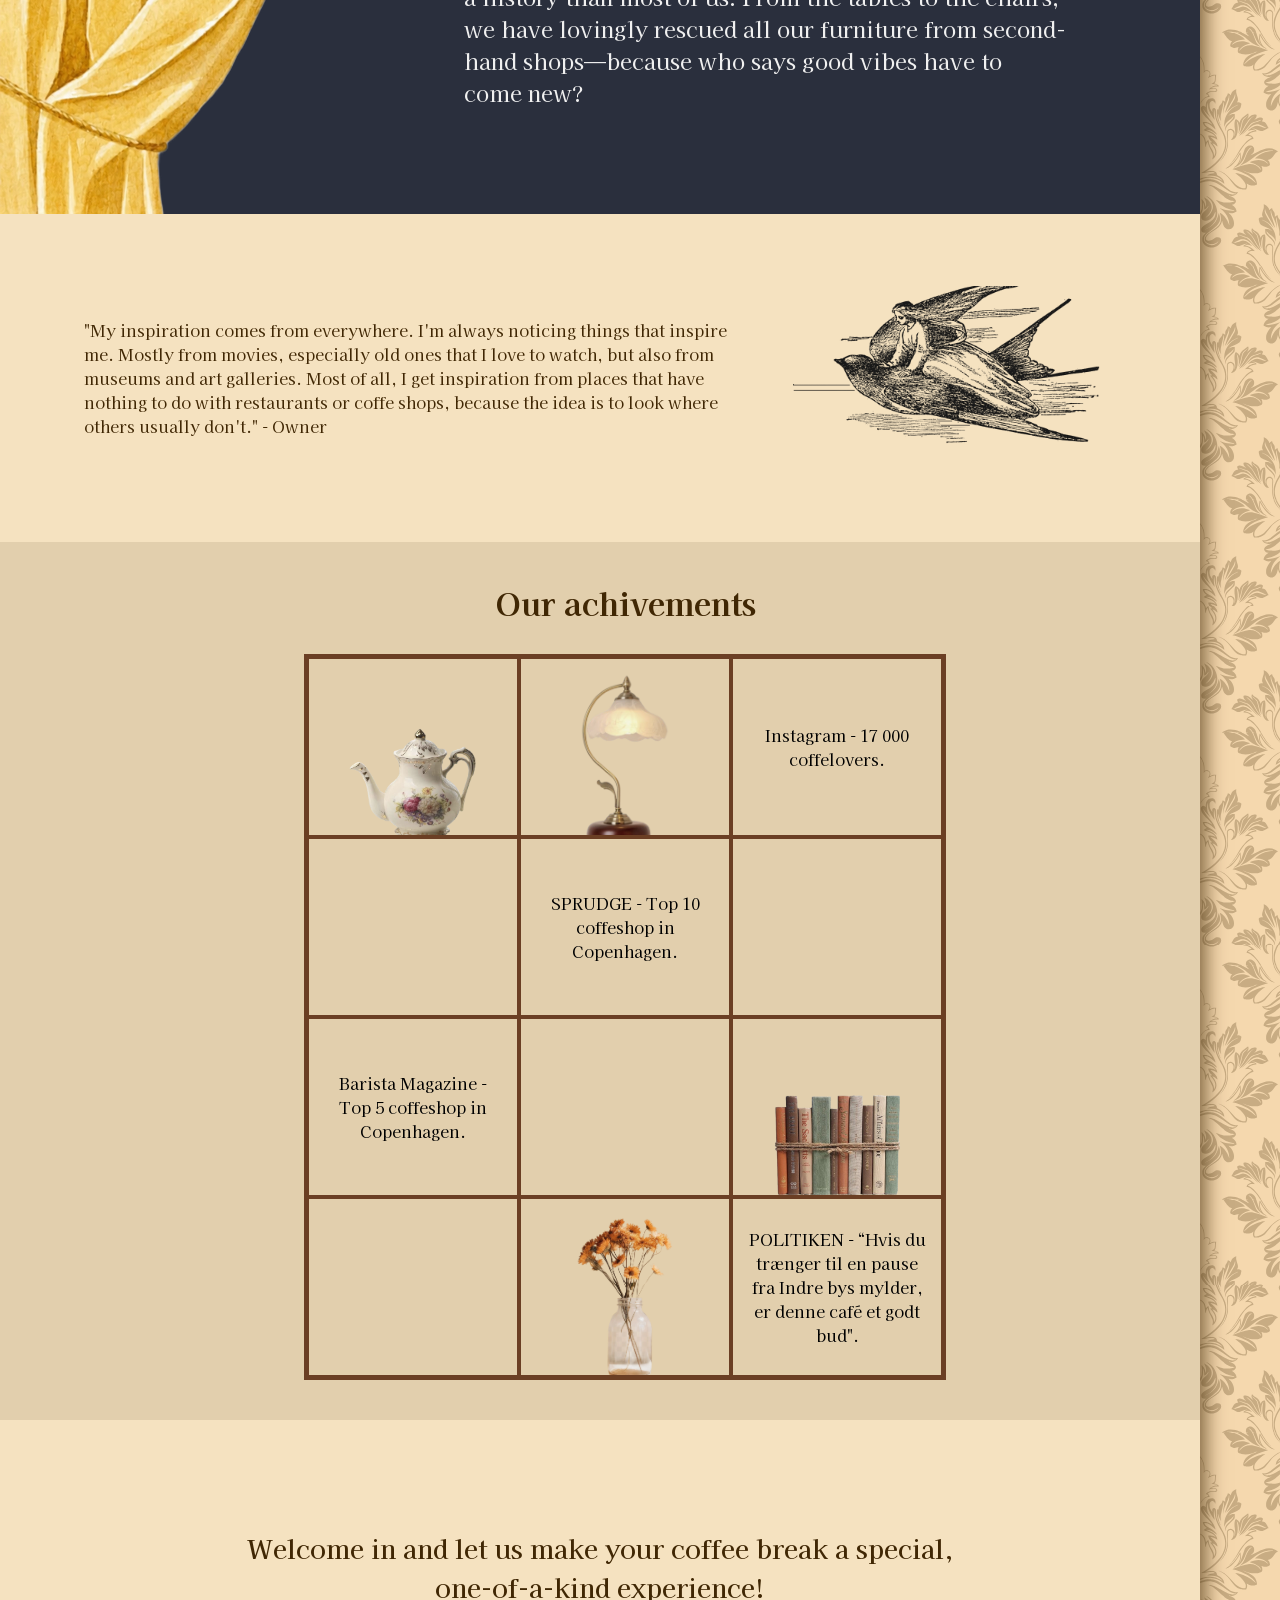
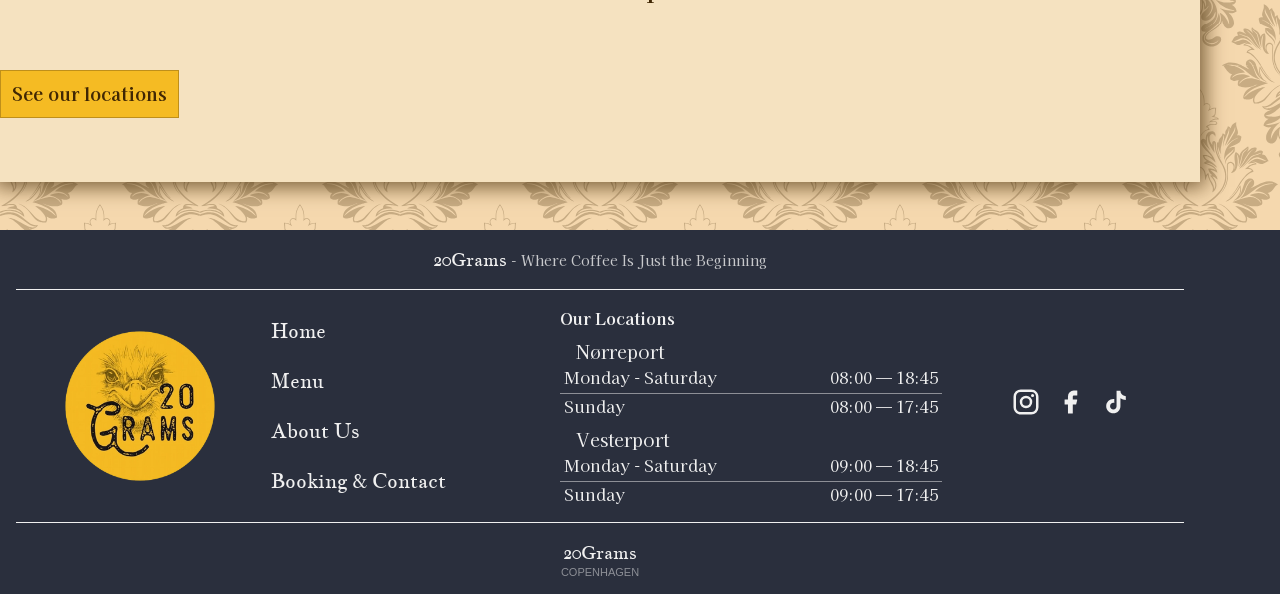
==== commit 56a4ef77: "header og fotter fixet, contact fixet, tilføjet tapet og box shadow på about" ====
--- a/about.html
+++ b/about.html
@@ -58,7 +58,10 @@
 
   <main id="aboutus">
     <div class="bakgrund">
-      <h1>ABOUT US</h1>
+      <div class="hovedoverskrift">
+        <h1>ABOUT US</h1>
+      </div>
+
       <div class="grid2-3-2">
         <div class="galleribild1">
           <img src="imgs/imgsabout/bild5tavelvegg.webp" alt="menniskorfamilj">
--- a/css/about.css
+++ b/css/about.css
@@ -1,6 +1,6 @@
 /**************** mobil version *******************/
 body#aboutbody {
-  background-image: none;
+  /* background-image: none; */
   background-color: #f4d4a5e3;
 }
 
@@ -9,6 +9,7 @@
   background-color: var(--color-background-mathilda);
   background-size: 1200px auto;
   margin-bottom: 3rem;
+  box-shadow: 0 0 20px 5px var(--brown70);
 }
 
 .bakgrund {
@@ -28,6 +29,13 @@
 
 h1 {
   text-align: center;
+  background-color: rgba(245, 226, 192, 0.7);
+  box-shadow: 0 0 55px 35px rgba(245, 226, 192, 0.7);
+}
+.hovedoverskrift {
+  padding-block: 2rem;
+  width: fit-content;
+  justify-self: center;
 }
 
 /************* galleri *************/
--- a/css/fonts.css
+++ b/css/fonts.css
@@ -1,208 +1,84 @@
 @import url("https://fonts.googleapis.com/css2?family=Almendra:wght@400;700&family=Jacques+Francois&family=Kaisei+Decol:wght@400;500;700&display=swap");
 
-.kryssikon{
+.kryssikon {
   content: url('data:image/svg+xml,<svg xmlns="http://www.w3.org/2000/svg" width="24" height="24" viewBox="0 0 24 24"><path fill="none" stroke="currentColor" stroke-linecap="round" stroke-width="2" d="M20 20L4 4m16 0L4 20" /></svg>');
 }
-
-
-/* Google Icons */
-.material-symbols-outlined {
-  font-variation-settings:
-  'FILL' 1,
-  'wght' 600,
-  'GRAD' 0,
-  'opsz' 24
+.chevron-icon {
+  content: url('data:image/svg+xml,<svg xmlns="http://www.w3.org/2000/svg" width="32" height="32" viewBox="0 0 24 24"><path fill="none" stroke="%23f0f0f0" stroke-linecap="round" stroke-linejoin="round" stroke-width="2" d="M12 8l-7 7M12 8l7 7" /></svg>');
+  rotate: 90deg;
 }
 
 /* socialmedia */
 .instagram-icon {
   content: url('data:image/svg+xml,<svg xmlns="http://www.w3.org/2000/svg" width="30" height="30" viewBox="0 0 24 24"><path fill="%23402704" d="M7.8 2h8.4C19.4 2 22 4.6 22 7.8v8.4a5.8 5.8 0 0 1-5.8 5.8H7.8C4.6 22 2 19.4 2 16.2V7.8A5.8 5.8 0 0 1 7.8 2m-.2 2A3.6 3.6 0 0 0 4 7.6v8.8C4 18.39 5.61 20 7.6 20h8.8a3.6 3.6 0 0 0 3.6-3.6V7.6C20 5.61 18.39 4 16.4 4zm9.65 1.5a1.25 1.25 0 0 1 1.25 1.25A1.25 1.25 0 0 1 17.25 8A1.25 1.25 0 0 1 16 6.75a1.25 1.25 0 0 1 1.25-1.25M12 7a5 5 0 0 1 5 5a5 5 0 0 1-5 5a5 5 0 0 1-5-5a5 5 0 0 1 5-5m0 2a3 3 0 0 0-3 3a3 3 0 0 0 3 3a3 3 0 0 0 3-3a3 3 0 0 0-3-3" /></svg>');
   /* <span class="instagram-icon"></span> */
-  }
+}
 .instagram-icon-white {
   content: url('data:image/svg+xml,<svg xmlns="http://www.w3.org/2000/svg" width="30" height="30" viewBox="0 0 24 24"><path fill="%23f0f0f0" d="M7.8 2h8.4C19.4 2 22 4.6 22 7.8v8.4a5.8 5.8 0 0 1-5.8 5.8H7.8C4.6 22 2 19.4 2 16.2V7.8A5.8 5.8 0 0 1 7.8 2m-.2 2A3.6 3.6 0 0 0 4 7.6v8.8C4 18.39 5.61 20 7.6 20h8.8a3.6 3.6 0 0 0 3.6-3.6V7.6C20 5.61 18.39 4 16.4 4zm9.65 1.5a1.25 1.25 0 0 1 1.25 1.25A1.25 1.25 0 0 1 17.25 8A1.25 1.25 0 0 1 16 6.75a1.25 1.25 0 0 1 1.25-1.25M12 7a5 5 0 0 1 5 5a5 5 0 0 1-5 5a5 5 0 0 1-5-5a5 5 0 0 1 5-5m0 2a3 3 0 0 0-3 3a3 3 0 0 0 3 3a3 3 0 0 0 3-3a3 3 0 0 0-3-3" /></svg>');
-        padding: 0.3rem;
+  padding: 0.3rem;
   /* <span class="instagram-icon-white"></span> */
-  }
-  .facebook-icon {
-    content: url('data:image/svg+xml,<svg xmlns="http://www.w3.org/2000/svg" width="30" height="30" viewBox="0 0 24 24"><path fill="%23402704" d="M14.2 2.875A4.625 4.625 0 0 0 9.575 7.5v2.575H7.1c-.124 0-.225.1-.225.225v3.4c0 .124.1.225.225.225h2.475V20.9c0 .124.1.225.225.225h3.4c.124 0 .225-.1.225-.225v-6.975h2.497c.103 0 .193-.07.218-.17l.85-3.4a.225.225 0 0 0-.218-.28h-3.347V7.5a.775.775 0 0 1 .775-.775h2.6c.124 0 .225-.1.225-.225V3.1c0-.124-.1-.225-.225-.225z" /></svg>');
-    /* <span class="facebook-icon"></span> */
-  }
-  .facebook-icon-white {
-    content: url('data:image/svg+xml,<svg xmlns="http://www.w3.org/2000/svg" width="30" height="30" viewBox="0 0 24 24"><path fill="%23f0f0f0" d="M14.2 2.875A4.625 4.625 0 0 0 9.575 7.5v2.575H7.1c-.124 0-.225.1-.225.225v3.4c0 .124.1.225.225.225h2.475V20.9c0 .124.1.225.225.225h3.4c.124 0 .225-.1.225-.225v-6.975h2.497c.103 0 .193-.07.218-.17l.85-3.4a.225.225 0 0 0-.218-.28h-3.347V7.5a.775.775 0 0 1 .775-.775h2.6c.124 0 .225-.1.225-.225V3.1c0-.124-.1-.225-.225-.225z" /></svg>');
-         padding: 0.3rem;
-   /* <span class="facebook-icon-white"></span> */
-  }
-  .tiktok-icon {
-    content: url('data:image/svg+xml,<svg xmlns="http://www.w3.org/2000/svg" width="30" height="30" viewBox="0 0 24 24"><path fill="%23402704" d="M16.6 5.82s.51.5 0 0A4.28 4.28 0 0 1 15.54 3h-3.09v12.4a2.59 2.59 0 0 1-2.59 2.5c-1.42 0-2.6-1.16-2.6-2.6c0-1.72 1.66-3.01 3.37-2.48V9.66c-3.45-.46-6.47 2.22-6.47 5.64c0 3.33 2.76 5.7 5.69 5.7c3.14 0 5.69-2.55 5.69-5.7V9.01a7.35 7.35 0 0 0 4.3 1.38V7.3s-1.88.09-3.24-1.48" /></svg>');
-    /* <span class="tiktok-icon"></span> */
-  }
-  .tiktok-icon-white {
-    content: url('data:image/svg+xml,<svg xmlns="http://www.w3.org/2000/svg" width="30" height="30" viewBox="0 0 24 24"><path fill="%23f0f0f0" d="M16.6 5.82s.51.5 0 0A4.28 4.28 0 0 1 15.54 3h-3.09v12.4a2.59 2.59 0 0 1-2.59 2.5c-1.42 0-2.6-1.16-2.6-2.6c0-1.72 1.66-3.01 3.37-2.48V9.66c-3.45-.46-6.47 2.22-6.47 5.64c0 3.33 2.76 5.7 5.69 5.7c3.14 0 5.69-2.55 5.69-5.7V9.01a7.35 7.35 0 0 0 4.3 1.38V7.3s-1.88.09-3.24-1.48" /></svg>');
-       padding: 0.3rem;
-     /* <span class="tiktok-icon-white"></span> */
-  }
+}
+.facebook-icon {
+  content: url('data:image/svg+xml,<svg xmlns="http://www.w3.org/2000/svg" width="30" height="30" viewBox="0 0 24 24"><path fill="%23402704" d="M14.2 2.875A4.625 4.625 0 0 0 9.575 7.5v2.575H7.1c-.124 0-.225.1-.225.225v3.4c0 .124.1.225.225.225h2.475V20.9c0 .124.1.225.225.225h3.4c.124 0 .225-.1.225-.225v-6.975h2.497c.103 0 .193-.07.218-.17l.85-3.4a.225.225 0 0 0-.218-.28h-3.347V7.5a.775.775 0 0 1 .775-.775h2.6c.124 0 .225-.1.225-.225V3.1c0-.124-.1-.225-.225-.225z" /></svg>');
+  /* <span class="facebook-icon"></span> */
+}
+.facebook-icon-white {
+  content: url('data:image/svg+xml,<svg xmlns="http://www.w3.org/2000/svg" width="30" height="30" viewBox="0 0 24 24"><path fill="%23f0f0f0" d="M14.2 2.875A4.625 4.625 0 0 0 9.575 7.5v2.575H7.1c-.124 0-.225.1-.225.225v3.4c0 .124.1.225.225.225h2.475V20.9c0 .124.1.225.225.225h3.4c.124 0 .225-.1.225-.225v-6.975h2.497c.103 0 .193-.07.218-.17l.85-3.4a.225.225 0 0 0-.218-.28h-3.347V7.5a.775.775 0 0 1 .775-.775h2.6c.124 0 .225-.1.225-.225V3.1c0-.124-.1-.225-.225-.225z" /></svg>');
+  padding: 0.3rem;
+  /* <span class="facebook-icon-white"></span> */
+}
+.tiktok-icon {
+  content: url('data:image/svg+xml,<svg xmlns="http://www.w3.org/2000/svg" width="30" height="30" viewBox="0 0 24 24"><path fill="%23402704" d="M16.6 5.82s.51.5 0 0A4.28 4.28 0 0 1 15.54 3h-3.09v12.4a2.59 2.59 0 0 1-2.59 2.5c-1.42 0-2.6-1.16-2.6-2.6c0-1.72 1.66-3.01 3.37-2.48V9.66c-3.45-.46-6.47 2.22-6.47 5.64c0 3.33 2.76 5.7 5.69 5.7c3.14 0 5.69-2.55 5.69-5.7V9.01a7.35 7.35 0 0 0 4.3 1.38V7.3s-1.88.09-3.24-1.48" /></svg>');
+  /* <span class="tiktok-icon"></span> */
+}
+.tiktok-icon-white {
+  content: url('data:image/svg+xml,<svg xmlns="http://www.w3.org/2000/svg" width="30" height="30" viewBox="0 0 24 24"><path fill="%23f0f0f0" d="M16.6 5.82s.51.5 0 0A4.28 4.28 0 0 1 15.54 3h-3.09v12.4a2.59 2.59 0 0 1-2.59 2.5c-1.42 0-2.6-1.16-2.6-2.6c0-1.72 1.66-3.01 3.37-2.48V9.66c-3.45-.46-6.47 2.22-6.47 5.64c0 3.33 2.76 5.7 5.69 5.7c3.14 0 5.69-2.55 5.69-5.7V9.01a7.35 7.35 0 0 0 4.3 1.38V7.3s-1.88.09-3.24-1.48" /></svg>');
+  padding: 0.3rem;
+  /* <span class="tiktok-icon-white"></span> */
+}
 
-  /* menu icons */
-  .home-icon {
-    content: url('data:image/svg+xml,<svg xmlns="http://www.w3.org/2000/svg" width="24" height="24" viewBox="0 0 24 24"><path fill="%23402704" d="M10 20v-6h4v6h5v-8h3L12 3L2 12h3v8z" /></svg>');
-    width: 28px;
-    /* <span class="home-icon"></span> */
-  }
-  .menu-icon {
-    content: url('data:image/svg+xml,<svg xmlns="http://www.w3.org/2000/svg" width="24" height="24" viewBox="0 0 24 24"><path fill="%23402704" d="M21 5c-1.11-.35-2.33-.5-3.5-.5c-1.95 0-4.05.4-5.5 1.5c-1.45-1.1-3.55-1.5-5.5-1.5S2.45 4.9 1 6v14.65c0 .25.25.5.5.5c.1 0 .15-.05.25-.05C3.1 20.45 5.05 20 6.5 20c1.95 0 4.05.4 5.5 1.5c1.35-.85 3.8-1.5 5.5-1.5c1.65 0 3.35.3 4.75 1.05c.1.05.15.05.25.05c.25 0 .5-.25.5-.5V6c-.6-.45-1.25-.75-2-1m0 13.5c-1.1-.35-2.3-.5-3.5-.5c-1.7 0-4.15.65-5.5 1.5V8c1.35-.85 3.8-1.5 5.5-1.5c1.2 0 2.4.15 3.5.5z" /><path fill="%23402704" d="M17.5 10.5c.88 0 1.73.09 2.5.26V9.24c-.79-.15-1.64-.24-2.5-.24c-1.7 0-3.24.29-4.5.83v1.66c1.13-.64 2.7-.99 4.5-.99M13 12.49v1.66c1.13-.64 2.7-.99 4.5-.99c.88 0 1.73.09 2.5.26V11.9c-.79-.15-1.64-.24-2.5-.24c-1.7 0-3.24.3-4.5.83m4.5 1.84c-1.7 0-3.24.29-4.5.83v1.66c1.13-.64 2.7-.99 4.5-.99c.88 0 1.73.09 2.5.26v-1.52c-.79-.16-1.64-.24-2.5-.24" /></svg>');
-    /* <span class="menu-icon"></span> */
-  }
-  .about-icon {
-    content: url('data:image/svg+xml,<svg xmlns="http://www.w3.org/2000/svg" width="26" height="26" viewBox="10 10 60 60"><g fill="%23402704"><path d="M63.099 21.781c-4.979-4.978-13.05-4.978-18.028 0l-3.36 3.36l5.159 5.16a4.706 4.706 0 1 1-6.656 6.656l-4.623-4.623a.75.75 0 0 0-1.06 0L23.332 43.533a2.207 2.207 0 0 0 3.258 2.97l9.18-9.18a1.25 1.25 0 0 1 1.767 0l.082.081a1.25 1.25 0 0 1 0 1.768l-9.18 9.18a2.206 2.206 0 0 0 3.12 3.12l9.18-9.18a1.25 1.25 0 0 1 1.768 0l.08.082a1.25 1.25 0 0 1 0 1.767l-9.179 9.18a2.206 2.206 0 1 0 3.12 3.12l9.18-9.18a1.25 1.25 0 0 1 1.768 0l.08.082a1.25 1.25 0 0 1 0 1.767l-9.179 9.18a2.206 2.206 0 1 0 3.12 3.12l19.37-19.37l.018-.017l.005-.006l.013-.013l2.196-2.196c4.978-4.978 4.978-13.049 0-18.027" /><path d="M45.102 35.19a2.2 2.2 0 0 1-3.12 0l-4.623-4.624a3.24 3.24 0 0 0-2.556-.941a3.24 3.24 0 0 0-2.04.942L20.678 42.65a.75.75 0 0 1-1.06 0l-2.835-2.835c-4.979-4.979-4.979-13.052 0-18.031c4.98-4.98 13.053-4.98 18.032 0l2.023 2.023l.027.026l.049.047l8.188 8.188a2.206 2.206 0 0 1 0 3.12" /></g></svg>');
-    /* <span class="about-icon"></span> */
-  }
-  .booking-icon {
-    content: url('data:image/svg+xml,<svg xmlns="http://www.w3.org/2000/svg" width="27" height="27" viewBox="0 0 24 24"><path fill="%23402704" d="M17 22v-3h-3v-2h3v-3h2v3h3v2h-3v3zM3 20V4h3V2h2v2h6V2h2v2h3v8.1q-.5-.075-1-.075t-1 .075V10H5v8h7q0 .5.075 1t.275 1z" /></svg>');
-     /* <span class="booking-icon"></span> */
+/* menu icons */
+.home-icon {
+  content: url('data:image/svg+xml,<svg xmlns="http://www.w3.org/2000/svg" width="24" height="24" viewBox="0 0 24 24"><path fill="%23402704" d="M10 20v-6h4v6h5v-8h3L12 3L2 12h3v8z" /></svg>');
+  width: 28px;
+  /* <span class="home-icon"></span> */
 }
-   
-
-
+.menu-icon {
+  content: url('data:image/svg+xml,<svg xmlns="http://www.w3.org/2000/svg" width="24" height="24" viewBox="0 0 24 24"><path fill="%23402704" d="M21 5c-1.11-.35-2.33-.5-3.5-.5c-1.95 0-4.05.4-5.5 1.5c-1.45-1.1-3.55-1.5-5.5-1.5S2.45 4.9 1 6v14.65c0 .25.25.5.5.5c.1 0 .15-.05.25-.05C3.1 20.45 5.05 20 6.5 20c1.95 0 4.05.4 5.5 1.5c1.35-.85 3.8-1.5 5.5-1.5c1.65 0 3.35.3 4.75 1.05c.1.05.15.05.25.05c.25 0 .5-.25.5-.5V6c-.6-.45-1.25-.75-2-1m0 13.5c-1.1-.35-2.3-.5-3.5-.5c-1.7 0-4.15.65-5.5 1.5V8c1.35-.85 3.8-1.5 5.5-1.5c1.2 0 2.4.15 3.5.5z" /><path fill="%23402704" d="M17.5 10.5c.88 0 1.73.09 2.5.26V9.24c-.79-.15-1.64-.24-2.5-.24c-1.7 0-3.24.29-4.5.83v1.66c1.13-.64 2.7-.99 4.5-.99M13 12.49v1.66c1.13-.64 2.7-.99 4.5-.99c.88 0 1.73.09 2.5.26V11.9c-.79-.15-1.64-.24-2.5-.24c-1.7 0-3.24.3-4.5.83m4.5 1.84c-1.7 0-3.24.29-4.5.83v1.66c1.13-.64 2.7-.99 4.5-.99c.88 0 1.73.09 2.5.26v-1.52c-.79-.16-1.64-.24-2.5-.24" /></svg>');
+  /* <span class="menu-icon"></span> */
+}
+.about-icon {
+  content: url('data:image/svg+xml,<svg xmlns="http://www.w3.org/2000/svg" width="26" height="26" viewBox="10 10 60 60"><g fill="%23402704"><path d="M63.099 21.781c-4.979-4.978-13.05-4.978-18.028 0l-3.36 3.36l5.159 5.16a4.706 4.706 0 1 1-6.656 6.656l-4.623-4.623a.75.75 0 0 0-1.06 0L23.332 43.533a2.207 2.207 0 0 0 3.258 2.97l9.18-9.18a1.25 1.25 0 0 1 1.767 0l.082.081a1.25 1.25 0 0 1 0 1.768l-9.18 9.18a2.206 2.206 0 0 0 3.12 3.12l9.18-9.18a1.25 1.25 0 0 1 1.768 0l.08.082a1.25 1.25 0 0 1 0 1.767l-9.179 9.18a2.206 2.206 0 1 0 3.12 3.12l9.18-9.18a1.25 1.25 0 0 1 1.768 0l.08.082a1.25 1.25 0 0 1 0 1.767l-9.179 9.18a2.206 2.206 0 1 0 3.12 3.12l19.37-19.37l.018-.017l.005-.006l.013-.013l2.196-2.196c4.978-4.978 4.978-13.049 0-18.027" /><path d="M45.102 35.19a2.2 2.2 0 0 1-3.12 0l-4.623-4.624a3.24 3.24 0 0 0-2.556-.941a3.24 3.24 0 0 0-2.04.942L20.678 42.65a.75.75 0 0 1-1.06 0l-2.835-2.835c-4.979-4.979-4.979-13.052 0-18.031c4.98-4.98 13.053-4.98 18.032 0l2.023 2.023l.027.026l.049.047l8.188 8.188a2.206 2.206 0 0 1 0 3.12" /></g></svg>');
+  /* <span class="about-icon"></span> */
+}
+.booking-icon {
+  content: url('data:image/svg+xml,<svg xmlns="http://www.w3.org/2000/svg" width="27" height="27" viewBox="0 0 24 24"><path fill="%23402704" d="M17 22v-3h-3v-2h3v-3h2v3h3v2h-3v3zM3 20V4h3V2h2v2h6V2h2v2h3v8.1q-.5-.075-1-.075t-1 .075V10H5v8h7q0 .5.075 1t.275 1z" /></svg>');
+  /* <span class="booking-icon"></span> */
+}
 
 /* other */
-   .location-icon-brown {
-    content: url('data:image/svg+xml,<svg xmlns="http://www.w3.org/2000/svg" width="30" height="30" viewBox="0 0 20 20"><path fill="%23402704" d="M10 20S3 10.87 3 7a7 7 0 1 1 14 0c0 3.87-7 13-7 13m0-11a2 2 0 1 0 0-4a2 2 0 0 0 0 4" /></svg>');
-    /* <span class="location-icon-brown"></span> */ 
-  } 
-    .location-icon-white {
-    content: url('data:image/svg+xml,<svg xmlns="http://www.w3.org/2000/svg" width="30" height="30" viewBox="0 0 20 20"><path fill="%23f0f0f0" d="M10 20S3 10.87 3 7a7 7 0 1 1 14 0c0 3.87-7 13-7 13m0-11a2 2 0 1 0 0-4a2 2 0 0 0 0 4" /></svg>');
-    /* <span class="location-icon-white"></span> */ 
-  }
-  .mail-icon {
-    content: url('data:image/svg+xml,<svg xmlns="http://www.w3.org/2000/svg" width="30" height="30" viewBox="0 0 24 24"><path fill="%23f0f0f0" d="M4 20q-.825 0-1.412-.587T2 18V6q0-.825.588-1.412T4 4h16q.825 0 1.413.588T22 6v12q0 .825-.587 1.413T20 20zm8-7L4 8v10h16V8zm0-2l8-5H4zM4 8V6v12z" /></svg>');
-    /* <span class="mail-icon"></span> */
-  }
-  .open-icon {
-    content: url('data:image/svg+xml,<svg xmlns="http://www.w3.org/2000/svg" width="24" height="24" viewBox="0 0 24 24"><path fill="none" stroke="%23402704" stroke-linecap="round" stroke-linejoin="round" stroke-width="2" d="M10 4H6a2 2 0 0 0-2 2v12a2 2 0 0 0 2 2h12a2 2 0 0 0 2-2v-4m-8-2l8-8m0 0v5m0-5h-5" /></svg>');
-    /* <span class="open-icon"></span> */
-    padding-top: 1px;
-  }
-
-    .deco-line {
-    content: url('data:image/svg+xml,<svg width="1123" height="22" viewBox="0 0 1123 22" fill="none" xmlns="http://www.w3.org/2000/svg"><path d="M556.832 22C556.708 22 556.583 21.9949 556.458 21.9846C555.794 21.9979 549.859 21.8776 545.801 13.6426C544.457 10.9573 542.64 8.44076 541.065 7.08061L540.827 6.86352C538.807 5.01673 536.115 4.45392 533.627 5.36137C531.249 6.2287 529.522 8.2597 528.888 10.9327C528.838 11.1426 528.794 11.3545 528.758 11.5695C528.425 13.4945 528.853 15.4678 529.96 17.1253C531.539 19.4876 533.634 20.5329 535.715 19.9917C537.591 19.503 539.04 17.79 539.408 15.6273C539.596 14.5275 539.345 13.3505 538.723 12.3988C537.785 10.9666 536.544 10.3256 535.323 10.6373C534.23 10.9162 533.385 11.9111 533.172 13.1725C532.951 14.473 533.692 15.7343 534.823 15.9853L534.503 17.8023C532.486 17.3548 531.163 15.1232 531.553 12.8257C531.89 10.8411 533.226 9.27309 534.957 8.83068C536.823 8.35329 538.725 9.27826 540.049 11.3C540.943 12.6663 541.299 14.369 541.026 15.974C540.537 18.8558 538.598 21.142 536.088 21.7953C533.383 22.499 530.602 21.1687 528.644 18.2375C527.253 16.1561 526.719 13.6632 527.14 11.2176C527.184 10.9604 527.236 10.7052 527.296 10.4552C528.076 7.16289 530.198 4.66483 533.118 3.59893C536.139 2.49497 539.41 3.17916 541.867 5.42618L542.086 5.62788C543.834 7.13618 545.767 9.8009 547.239 12.7393C550.974 20.3158 556.388 20.1296 556.442 20.1326L556.493 20.1306L556.544 20.1347C557.474 20.216 558.381 19.8867 559.098 19.2005C559.834 18.4937 560.282 17.4999 560.358 16.401C560.474 14.7261 559.384 13.2455 557.927 13.1005C557.411 13.0428 556.864 13.2815 556.46 13.7239C555.856 14.3875 555.639 15.1726 555.865 15.8763C556.056 16.471 556.533 16.8866 557.081 16.9371L556.949 18.7828C555.759 18.6747 554.726 17.7817 554.316 16.506C553.867 15.1098 554.239 13.5748 555.31 12.3988C556.052 11.5839 557.082 11.1518 558.074 11.2557C560.424 11.4913 562.186 13.8638 562 16.545C561.889 18.1377 561.238 19.5812 560.166 20.61C559.223 21.5144 558.053 22 556.832 22Z" fill="%23402704"/><path d="M565.55 22C564.329 22 563.159 21.5154 562.214 20.61C561.141 19.5811 560.491 18.1376 560.38 16.545C560.194 13.8648 561.956 11.4912 564.307 11.2556C565.293 11.1548 566.328 11.5839 567.071 12.3987C568.142 13.5747 568.514 15.1097 568.065 16.5048C567.655 17.7806 566.622 18.6747 565.432 18.7817L565.299 16.9359C565.848 16.8865 566.324 16.4699 566.516 15.8752C566.742 15.1714 566.525 14.3864 565.92 13.7228C565.517 13.2804 564.971 13.0458 564.454 13.0993C562.997 13.2454 561.907 14.726 562.023 16.3999C562.099 17.4977 562.546 18.4926 563.283 19.1994C563.999 19.8867 564.906 20.219 565.836 20.1336L565.887 20.1295L565.938 20.1316C566.158 20.1305 571.432 20.2602 575.138 12.7433C576.612 9.79978 578.546 7.13406 580.312 5.60929L580.512 5.42511C582.97 3.17809 586.24 2.49493 589.262 3.59786C592.182 4.66273 594.304 7.16182 595.084 10.4542C595.143 10.7042 595.195 10.9573 595.24 11.2145C595.661 13.6601 595.127 16.153 593.737 18.2354C591.778 21.1676 588.996 22.499 586.292 21.7932C583.782 21.1398 581.843 18.8547 581.354 15.9719C581.081 14.3669 581.437 12.6631 582.331 11.2978C583.655 9.27613 585.561 8.35528 587.422 8.82855C589.153 9.26993 590.49 10.8379 590.827 12.8236C591.217 15.12 589.893 17.3526 587.876 17.8002L587.556 15.9833C588.687 15.7322 589.429 14.4698 589.208 13.1704C588.994 11.909 588.15 10.9141 587.057 10.6353C585.837 10.3235 584.596 10.9645 583.657 12.3966C583.034 13.3483 582.784 14.5243 582.971 15.6252C583.339 17.7878 584.788 19.5009 586.664 19.9896C588.743 20.5328 590.84 19.4865 592.419 17.1232C593.526 15.4647 593.954 13.4924 593.622 11.5684C593.586 11.3524 593.542 11.1394 593.492 10.9295C592.858 8.25753 591.131 6.22656 588.753 5.35924C586.264 4.45076 583.573 5.01354 581.552 6.8624L581.333 7.06303C579.739 8.43964 577.923 10.9563 576.576 13.6467C572.519 21.8796 566.605 22.0082 565.921 21.9835C565.799 21.9948 565.675 22 565.55 22Z" fill="%23402704"/><path d="M561.192 11.6765C559.881 11.6775 558.828 10.6795 558.572 9.19489C557.983 5.77498 560.392 1.42703 560.495 1.24287L561.192 0L561.888 1.24287C561.992 1.426 564.4 5.77498 563.81 9.19489C563.554 10.6795 562.501 11.6765 561.192 11.6765ZM560.19 8.84304C560.314 9.56736 560.789 9.82556 561.191 9.82556C561.593 9.82556 562.068 9.56733 562.192 8.84405C562.479 7.18348 561.778 5.07743 561.191 3.69362C560.604 5.0764 559.903 7.18247 560.19 8.84304Z" fill="%23402704"/><path d="M1114.86 13.8131C1114.5 13.8131 1114.14 13.7781 1113.79 13.6992C1112.41 13.3872 1111.47 12.1137 1111.47 10.5314C1111.47 8.94797 1112.41 7.67558 1113.79 7.36241C1116.99 6.6386 1121.05 9.57869 1121.22 9.70462L1122.35 10.5303L1121.22 11.3559C1121.07 11.4676 1117.83 13.8131 1114.86 13.8131ZM1114.14 9.29513C1113.47 9.44624 1113.23 10.032 1113.23 10.5314C1113.23 11.0296 1113.47 11.6165 1114.14 11.7665C1115.61 12.095 1117.57 11.2891 1118.95 10.5303C1117.57 9.77254 1115.61 8.96443 1114.14 9.29513Z" fill="%23402704"/><path d="M1108.2 11.5267C1108.13 11.5267 1108.06 11.5246 1107.99 11.5191C1107.98 11.5191 1107.98 11.5191 1107.98 11.5191C1107.43 11.5191 1104.19 11.323 1101.99 6.85538C1101.3 5.49427 1100.39 4.22187 1099.6 3.54186L1099.46 3.41701C1098.51 2.54757 1097.24 2.28479 1096.08 2.71184C1094.96 3.117 1094.16 4.06417 1093.86 5.3103C1093.84 5.41104 1093.82 5.51069 1093.8 5.61253C1093.65 6.49073 1093.85 7.39411 1094.36 8.15624C1095.08 9.24031 1096.02 9.72432 1096.94 9.48451C1097.76 9.27098 1098.4 8.51868 1098.56 7.5693C1098.64 7.12363 1098.53 6.64294 1098.28 6.25093C1097.88 5.65195 1097.41 5.38805 1096.93 5.5096C1096.53 5.61363 1096.21 5.98596 1096.13 6.45791C1096.06 6.8784 1096.3 7.28465 1096.66 7.36459L1096.32 9.29838C1095.02 9.01039 1094.16 7.57041 1094.41 6.08885C1094.62 4.84601 1095.46 3.86381 1096.55 3.58677C1097.71 3.29112 1098.88 3.84957 1099.69 5.08146C1100.23 5.91367 1100.45 6.95504 1100.28 7.93836C1099.99 9.65425 1098.84 11.0153 1097.34 11.4041C1095.74 11.8213 1094.1 11.0493 1092.96 9.33888C1092.16 8.14203 1091.84 6.64736 1092.08 5.23698C1092.11 5.09025 1092.14 4.94349 1092.17 4.79895C1092.61 2.92428 1093.87 1.4416 1095.54 0.833864C1097.28 0.19985 1099.16 0.592959 1100.57 1.88617L1100.69 1.99351C1101.65 2.81915 1102.71 4.28318 1103.52 5.89176C1104.76 8.4092 1106.34 9.19437 1107.25 9.43746C1106.89 9.1659 1106.61 8.76945 1106.46 8.29312C1106.16 7.36783 1106.4 6.36044 1107.09 5.6005C1107.57 5.07051 1108.25 4.79017 1108.9 4.85696C1110.38 5.00588 1111.49 6.49953 1111.37 8.18585C1111.3 9.15822 1110.91 10.0419 1110.25 10.6715C1109.67 11.2289 1108.95 11.5267 1108.2 11.5267ZM1108.71 6.82143C1108.57 6.82143 1108.42 6.89478 1108.31 7.01304C1108.12 7.22547 1108.05 7.44342 1108.11 7.62738C1108.14 7.72703 1108.23 7.84856 1108.37 7.8617L1108.25 9.55569C1108.56 9.54255 1108.87 9.41112 1109.11 9.1746C1109.41 8.88771 1109.59 8.48257 1109.62 8.03581C1109.67 7.42041 1109.27 6.87729 1108.74 6.82363C1108.73 6.82144 1108.72 6.82143 1108.71 6.82143Z" fill="%23402704"/><path d="M1097.2 20.5365C1096.64 20.5365 1096.08 20.439 1095.53 20.2386C1093.87 19.632 1092.61 18.1494 1092.17 16.2714C1092.14 16.1291 1092.11 15.9823 1092.08 15.8334C1091.84 14.4252 1092.16 12.9305 1092.95 11.7348C1094.1 10.0254 1095.74 9.25238 1097.34 9.66958C1098.84 10.0583 1099.99 11.4194 1100.28 13.1353C1100.45 14.1186 1100.23 15.16 1099.69 15.9922C1098.88 17.2241 1097.71 17.7836 1096.55 17.4869C1095.46 17.2098 1094.62 16.2287 1094.41 14.9848C1094.16 13.5043 1095.02 12.0644 1096.32 11.7753L1096.66 13.7091C1096.3 13.7891 1096.06 14.1963 1096.13 14.6157C1096.21 15.0888 1096.53 15.46 1096.93 15.564C1097.41 15.6845 1097.89 15.4217 1098.28 14.8227C1098.53 14.4307 1098.64 13.9511 1098.56 13.5043C1098.4 12.5539 1097.76 11.8027 1096.94 11.5891C1096.02 11.3504 1095.08 11.8344 1094.36 12.9185C1093.85 13.6806 1093.65 14.584 1093.8 15.46C1093.82 15.5641 1093.84 15.6637 1093.86 15.7623C1094.16 17.0106 1094.96 17.9578 1096.08 18.3629C1097.25 18.79 1098.51 18.526 1099.47 17.6555L1099.58 17.5504C1100.39 16.8518 1101.3 15.5805 1101.99 14.2128C1104.2 9.72103 1107.46 9.58964 1107.99 9.55569C1108.81 9.48999 1109.61 9.79328 1110.25 10.401C1110.91 11.0307 1111.3 11.9133 1111.37 12.8867C1111.49 14.573 1110.38 16.0656 1108.89 16.2145C1108.24 16.2824 1107.57 16.002 1107.09 15.4709C1106.39 14.7099 1106.16 13.7025 1106.45 12.7772C1106.61 12.3009 1106.89 11.9034 1107.25 11.6318C1106.34 11.8727 1104.76 12.6546 1103.52 15.1721C1102.71 16.7861 1101.65 18.2501 1100.67 19.0944L1100.57 19.1831C1099.6 20.0722 1098.41 20.5365 1097.2 20.5365ZM1108.25 11.5212L1108.37 13.2152C1108.23 13.2284 1108.14 13.35 1108.11 13.4496C1108.05 13.6336 1108.12 13.8514 1108.31 14.0639C1108.43 14.1931 1108.6 14.2676 1108.74 14.2544C1109.27 14.2019 1109.67 13.6587 1109.62 13.0433C1109.59 12.5955 1109.41 12.1903 1109.11 11.9034C1108.87 11.6658 1108.56 11.5344 1108.25 11.5212Z" fill="%23402704"/><path d="M7.49053 13.8142C4.52218 13.8142 1.28106 11.4695 1.12811 11.3578L0 10.5321L1.12811 9.70639C1.29957 9.58045 5.35413 6.64001 8.56116 7.36388C9.94742 7.67599 10.8787 8.94966 10.8787 10.5332C10.8787 12.1157 9.94742 13.3892 8.56116 13.7013C8.2124 13.7791 7.8539 13.8142 7.49053 13.8142ZM3.40381 10.531C4.78034 11.2899 6.74917 12.097 8.21727 11.7685C8.88751 11.6174 9.12619 11.0315 9.12619 10.5332C9.12619 10.0338 8.88751 9.44791 8.21727 9.29679C6.7404 8.96496 4.77741 9.77099 3.40381 10.531Z" fill="%23402704"/><path d="M14.1529 11.5276C13.4038 11.5276 12.6839 11.2297 12.1052 10.6745C11.4486 10.0448 11.0501 9.16212 10.982 8.18746C10.8651 6.50207 11.9756 5.00832 13.4583 4.85939C14.1091 4.80244 14.7832 5.07295 15.2664 5.60299C15.9601 6.3641 16.1958 7.37048 15.8987 8.29695C15.7457 8.77333 15.4622 9.1709 15.1037 9.4414C16.0107 9.19938 17.5938 8.41852 18.8349 5.90084C19.6435 4.28663 20.7073 2.82248 21.6863 1.97815L21.7818 1.88945C23.1973 0.593921 25.0794 0.201828 26.8203 0.835903C28.4832 1.4426 29.7419 2.9254 30.1871 4.80244C30.2212 4.9459 30.2504 5.09045 30.2757 5.2361C30.5193 6.64881 30.2007 8.14363 29.4019 9.3406C28.2592 11.0523 26.6196 11.8233 25.0151 11.4061C23.5188 11.0162 22.3634 9.656 22.0721 7.93995C21.9045 6.95653 22.1218 5.91506 22.6664 5.08277C23.474 3.85186 24.6498 3.29335 25.8101 3.58794C26.8963 3.86501 27.7341 4.84737 27.9445 6.09033C28.1958 7.57093 27.3395 9.01098 26.037 9.3001L25.698 7.36612C26.0585 7.28618 26.2933 6.87988 26.2221 6.45936C26.1423 5.98627 25.8286 5.61392 25.4223 5.50988C24.946 5.38833 24.4715 5.65116 24.0789 6.25128C23.8227 6.64224 23.7185 7.12298 23.7945 7.56979C23.9562 8.52035 24.5904 9.27163 25.4116 9.48518C26.3322 9.72282 27.2752 9.24095 28 8.15678C28.5095 7.39458 28.7063 6.49115 28.5553 5.61396C28.5378 5.51211 28.5164 5.40911 28.493 5.30836C28.1978 4.06321 27.3912 3.11708 26.2796 2.71079C25.1077 2.2826 23.8412 2.54757 22.8904 3.4171L22.7755 3.52224C21.9669 4.22092 21.0521 5.4924 20.3673 6.8602C18.1539 11.3524 14.9196 11.5364 14.3673 11.5177C14.2942 11.5254 14.2231 11.5276 14.1529 11.5276ZM13.6473 6.82184C13.6356 6.82184 13.624 6.82185 13.6123 6.82404C13.0833 6.8777 12.6868 7.4209 12.7297 8.03527C12.7608 8.48317 12.943 8.88831 13.2421 9.17524C13.4885 9.41178 13.7905 9.54322 14.1071 9.55636L13.9854 7.86221C14.1276 7.84907 14.2163 7.72753 14.2484 7.62787C14.3078 7.44389 14.2338 7.22596 14.0409 7.01461C13.9318 6.89414 13.7808 6.82184 13.6473 6.82184Z" fill="%23402704"/><path d="M25.1525 20.5384C23.9396 20.5384 22.7511 20.0751 21.7818 19.188L21.6649 19.0808C20.7073 18.255 19.6425 16.7909 18.8368 15.1821C17.5957 12.6644 16.0156 11.8803 15.1047 11.6372C15.4622 11.9088 15.7448 12.3042 15.8977 12.7805C16.1958 13.707 15.9591 14.7134 15.2664 15.4745C14.7813 16.0056 14.1033 16.2838 13.4583 16.2181C11.9756 16.0692 10.8651 14.5765 10.982 12.889C11.0492 11.9154 11.4486 11.0327 12.1052 10.403C12.7384 9.79521 13.5392 9.49511 14.3653 9.55754C14.3692 9.55754 14.3731 9.55754 14.377 9.55754C14.9264 9.55754 18.1666 9.7536 20.3682 14.2217C21.0502 15.5829 21.9649 16.8555 22.7531 17.5355L22.8894 17.6604C23.8403 18.5277 25.1057 18.7949 26.2786 18.3667C27.3902 17.9615 28.1968 17.0143 28.492 15.7669C28.5154 15.6684 28.5358 15.5654 28.5543 15.4614C28.7053 14.5864 28.5086 13.6829 27.9991 12.9207C27.2752 11.8365 26.3332 11.3481 25.4106 11.5923C24.5904 11.8059 23.9552 12.5571 23.7935 13.5076C23.7175 13.9533 23.8217 14.4341 24.078 14.8262C24.4705 15.4252 24.945 15.6881 25.4214 15.5676C25.8276 15.4636 26.1413 15.0912 26.2212 14.6192C26.2923 14.1987 26.0575 13.7924 25.6971 13.7124L26.037 11.7785C27.3405 12.0676 28.1958 13.5077 27.9445 14.9883C27.7341 16.2302 26.8963 17.2125 25.8101 17.4895C24.6508 17.7863 23.474 17.2278 22.6664 15.9947C22.1208 15.1624 21.9045 14.122 22.0721 13.1375C22.3634 11.4215 23.5188 10.0613 25.0151 9.67143C26.6186 9.25529 28.2582 10.0263 29.4019 11.7369C30.2007 12.9328 30.5193 14.4276 30.2767 15.8381C30.2504 15.987 30.2212 16.1305 30.1881 16.2718C29.7429 18.151 28.4842 19.6337 26.8213 20.2404C26.2718 20.4409 25.7097 20.5384 25.1525 20.5384ZM14.1071 11.5222C13.7915 11.5342 13.4895 11.6668 13.2421 11.9033C12.943 12.1913 12.7608 12.5954 12.7296 13.0434C12.6868 13.6588 13.0833 14.202 13.6132 14.2556C13.7496 14.2732 13.923 14.1954 14.0419 14.0651C14.2338 13.8537 14.3078 13.6358 14.2484 13.4518C14.2163 13.3522 14.1276 13.2306 13.9854 13.2175L14.1071 11.5222Z" fill="%23402704"/><line x1="27" y1="10.5" x2="528" y2="10.5" stroke="%23402704" stroke-width="2"/><line x1="595" y1="10.5" x2="1094" y2="10.5" stroke="%23402704" stroke-width="2"/></svg>');
-   height: auto;
-   width: 100%;
-   opacity: .3;
-    /* <span class="deco-line"></span> */ 
-  }
-
-
-/* location */
-.mdi--location {
-  display: inline-block;
-  width: 27px;
-  height: 27px;
-  --svg: url("data:image/svg+xml,%3Csvg xmlns='http://www.w3.org/2000/svg' viewBox='0 0 24 24'%3E%3Cpath fill='black' d='M12 11.5A2.5 2.5 0 0 1 9.5 9A2.5 2.5 0 0 1 12 6.5A2.5 2.5 0 0 1 14.5 9a2.5 2.5 0 0 1-2.5 2.5M12 2a7 7 0 0 0-7 7c0 5.25 7 13 7 13s7-7.75 7-13a7 7 0 0 0-7-7'/%3E%3C/svg%3E");
-  background-color: currentColor;
-  -webkit-mask-image: var(--svg);
-  mask-image: var(--svg);
-  -webkit-mask-repeat: no-repeat;
-  mask-repeat: no-repeat;
-  -webkit-mask-size: 100% 100%;
-  mask-size: 100% 100%;
+.location-icon-brown {
+  content: url('data:image/svg+xml,<svg xmlns="http://www.w3.org/2000/svg" width="30" height="30" viewBox="0 0 20 20"><path fill="%23402704" d="M10 20S3 10.87 3 7a7 7 0 1 1 14 0c0 3.87-7 13-7 13m0-11a2 2 0 1 0 0-4a2 2 0 0 0 0 4" /></svg>');
+  /* <span class="location-icon-brown"></span> */
+}
+.location-icon-white {
+  content: url('data:image/svg+xml,<svg xmlns="http://www.w3.org/2000/svg" width="30" height="30" viewBox="0 0 20 20"><path fill="%23f0f0f0" d="M10 20S3 10.87 3 7a7 7 0 1 1 14 0c0 3.87-7 13-7 13m0-11a2 2 0 1 0 0-4a2 2 0 0 0 0 4" /></svg>');
+  /* <span class="location-icon-white"></span> */
+}
+.mail-icon {
+  content: url('data:image/svg+xml,<svg xmlns="http://www.w3.org/2000/svg" width="30" height="30" viewBox="0 0 24 24"><path fill="%23f0f0f0" d="M4 20q-.825 0-1.412-.587T2 18V6q0-.825.588-1.412T4 4h16q.825 0 1.413.588T22 6v12q0 .825-.587 1.413T20 20zm8-7L4 8v10h16V8zm0-2l8-5H4zM4 8V6v12z" /></svg>');
+  /* <span class="mail-icon"></span> */
+}
+.open-icon {
+  content: url('data:image/svg+xml,<svg xmlns="http://www.w3.org/2000/svg" width="20" height="20" viewBox="0 0 24 24"><path fill="none" stroke="%23402704" stroke-linecap="round" stroke-linejoin="round" stroke-width="2" d="M10 4H6a2 2 0 0 0-2 2v12a2 2 0 0 0 2 2h12a2 2 0 0 0 2-2v-4m-8-2l8-8m0 0v5m0-5h-5" /></svg>');
+  /* <span class="open-icon"></span> */
+  padding-top: 1px;
 }
 
-/* mail */
-.material-symbols--mail-outline {
-  display: inline-block;
-  margin-top: 4px;
-  width: 28px;
-  height: 28px;
-  --svg: url("data:image/svg+xml,%3Csvg xmlns='http://www.w3.org/2000/svg' viewBox='0 0 24 24'%3E%3Cpath fill='black' d='M4 20q-.825 0-1.412-.587T2 18V6q0-.825.588-1.412T4 4h16q.825 0 1.413.588T22 6v12q0 .825-.587 1.413T20 20zm8-7L4 8v10h16V8zm0-2l8-5H4zM4 8V6v12z'/%3E%3C/svg%3E");
-  background-color: currentColor;
-  -webkit-mask-image: var(--svg);
-  mask-image: var(--svg);
-  -webkit-mask-repeat: no-repeat;
-  mask-repeat: no-repeat;
-  -webkit-mask-size: 100% 100%;
-  mask-size: 100% 100%;
+.deco-line {
+  content: url('data:image/svg+xml,<svg width="1123" height="22" viewBox="0 0 1123 22" fill="none" xmlns="http://www.w3.org/2000/svg"><path d="M556.832 22C556.708 22 556.583 21.9949 556.458 21.9846C555.794 21.9979 549.859 21.8776 545.801 13.6426C544.457 10.9573 542.64 8.44076 541.065 7.08061L540.827 6.86352C538.807 5.01673 536.115 4.45392 533.627 5.36137C531.249 6.2287 529.522 8.2597 528.888 10.9327C528.838 11.1426 528.794 11.3545 528.758 11.5695C528.425 13.4945 528.853 15.4678 529.96 17.1253C531.539 19.4876 533.634 20.5329 535.715 19.9917C537.591 19.503 539.04 17.79 539.408 15.6273C539.596 14.5275 539.345 13.3505 538.723 12.3988C537.785 10.9666 536.544 10.3256 535.323 10.6373C534.23 10.9162 533.385 11.9111 533.172 13.1725C532.951 14.473 533.692 15.7343 534.823 15.9853L534.503 17.8023C532.486 17.3548 531.163 15.1232 531.553 12.8257C531.89 10.8411 533.226 9.27309 534.957 8.83068C536.823 8.35329 538.725 9.27826 540.049 11.3C540.943 12.6663 541.299 14.369 541.026 15.974C540.537 18.8558 538.598 21.142 536.088 21.7953C533.383 22.499 530.602 21.1687 528.644 18.2375C527.253 16.1561 526.719 13.6632 527.14 11.2176C527.184 10.9604 527.236 10.7052 527.296 10.4552C528.076 7.16289 530.198 4.66483 533.118 3.59893C536.139 2.49497 539.41 3.17916 541.867 5.42618L542.086 5.62788C543.834 7.13618 545.767 9.8009 547.239 12.7393C550.974 20.3158 556.388 20.1296 556.442 20.1326L556.493 20.1306L556.544 20.1347C557.474 20.216 558.381 19.8867 559.098 19.2005C559.834 18.4937 560.282 17.4999 560.358 16.401C560.474 14.7261 559.384 13.2455 557.927 13.1005C557.411 13.0428 556.864 13.2815 556.46 13.7239C555.856 14.3875 555.639 15.1726 555.865 15.8763C556.056 16.471 556.533 16.8866 557.081 16.9371L556.949 18.7828C555.759 18.6747 554.726 17.7817 554.316 16.506C553.867 15.1098 554.239 13.5748 555.31 12.3988C556.052 11.5839 557.082 11.1518 558.074 11.2557C560.424 11.4913 562.186 13.8638 562 16.545C561.889 18.1377 561.238 19.5812 560.166 20.61C559.223 21.5144 558.053 22 556.832 22Z" fill="%23402704"/><path d="M565.55 22C564.329 22 563.159 21.5154 562.214 20.61C561.141 19.5811 560.491 18.1376 560.38 16.545C560.194 13.8648 561.956 11.4912 564.307 11.2556C565.293 11.1548 566.328 11.5839 567.071 12.3987C568.142 13.5747 568.514 15.1097 568.065 16.5048C567.655 17.7806 566.622 18.6747 565.432 18.7817L565.299 16.9359C565.848 16.8865 566.324 16.4699 566.516 15.8752C566.742 15.1714 566.525 14.3864 565.92 13.7228C565.517 13.2804 564.971 13.0458 564.454 13.0993C562.997 13.2454 561.907 14.726 562.023 16.3999C562.099 17.4977 562.546 18.4926 563.283 19.1994C563.999 19.8867 564.906 20.219 565.836 20.1336L565.887 20.1295L565.938 20.1316C566.158 20.1305 571.432 20.2602 575.138 12.7433C576.612 9.79978 578.546 7.13406 580.312 5.60929L580.512 5.42511C582.97 3.17809 586.24 2.49493 589.262 3.59786C592.182 4.66273 594.304 7.16182 595.084 10.4542C595.143 10.7042 595.195 10.9573 595.24 11.2145C595.661 13.6601 595.127 16.153 593.737 18.2354C591.778 21.1676 588.996 22.499 586.292 21.7932C583.782 21.1398 581.843 18.8547 581.354 15.9719C581.081 14.3669 581.437 12.6631 582.331 11.2978C583.655 9.27613 585.561 8.35528 587.422 8.82855C589.153 9.26993 590.49 10.8379 590.827 12.8236C591.217 15.12 589.893 17.3526 587.876 17.8002L587.556 15.9833C588.687 15.7322 589.429 14.4698 589.208 13.1704C588.994 11.909 588.15 10.9141 587.057 10.6353C585.837 10.3235 584.596 10.9645 583.657 12.3966C583.034 13.3483 582.784 14.5243 582.971 15.6252C583.339 17.7878 584.788 19.5009 586.664 19.9896C588.743 20.5328 590.84 19.4865 592.419 17.1232C593.526 15.4647 593.954 13.4924 593.622 11.5684C593.586 11.3524 593.542 11.1394 593.492 10.9295C592.858 8.25753 591.131 6.22656 588.753 5.35924C586.264 4.45076 583.573 5.01354 581.552 6.8624L581.333 7.06303C579.739 8.43964 577.923 10.9563 576.576 13.6467C572.519 21.8796 566.605 22.0082 565.921 21.9835C565.799 21.9948 565.675 22 565.55 22Z" fill="%23402704"/><path d="M561.192 11.6765C559.881 11.6775 558.828 10.6795 558.572 9.19489C557.983 5.77498 560.392 1.42703 560.495 1.24287L561.192 0L561.888 1.24287C561.992 1.426 564.4 5.77498 563.81 9.19489C563.554 10.6795 562.501 11.6765 561.192 11.6765ZM560.19 8.84304C560.314 9.56736 560.789 9.82556 561.191 9.82556C561.593 9.82556 562.068 9.56733 562.192 8.84405C562.479 7.18348 561.778 5.07743 561.191 3.69362C560.604 5.0764 559.903 7.18247 560.19 8.84304Z" fill="%23402704"/><path d="M1114.86 13.8131C1114.5 13.8131 1114.14 13.7781 1113.79 13.6992C1112.41 13.3872 1111.47 12.1137 1111.47 10.5314C1111.47 8.94797 1112.41 7.67558 1113.79 7.36241C1116.99 6.6386 1121.05 9.57869 1121.22 9.70462L1122.35 10.5303L1121.22 11.3559C1121.07 11.4676 1117.83 13.8131 1114.86 13.8131ZM1114.14 9.29513C1113.47 9.44624 1113.23 10.032 1113.23 10.5314C1113.23 11.0296 1113.47 11.6165 1114.14 11.7665C1115.61 12.095 1117.57 11.2891 1118.95 10.5303C1117.57 9.77254 1115.61 8.96443 1114.14 9.29513Z" fill="%23402704"/><path d="M1108.2 11.5267C1108.13 11.5267 1108.06 11.5246 1107.99 11.5191C1107.98 11.5191 1107.98 11.5191 1107.98 11.5191C1107.43 11.5191 1104.19 11.323 1101.99 6.85538C1101.3 5.49427 1100.39 4.22187 1099.6 3.54186L1099.46 3.41701C1098.51 2.54757 1097.24 2.28479 1096.08 2.71184C1094.96 3.117 1094.16 4.06417 1093.86 5.3103C1093.84 5.41104 1093.82 5.51069 1093.8 5.61253C1093.65 6.49073 1093.85 7.39411 1094.36 8.15624C1095.08 9.24031 1096.02 9.72432 1096.94 9.48451C1097.76 9.27098 1098.4 8.51868 1098.56 7.5693C1098.64 7.12363 1098.53 6.64294 1098.28 6.25093C1097.88 5.65195 1097.41 5.38805 1096.93 5.5096C1096.53 5.61363 1096.21 5.98596 1096.13 6.45791C1096.06 6.8784 1096.3 7.28465 1096.66 7.36459L1096.32 9.29838C1095.02 9.01039 1094.16 7.57041 1094.41 6.08885C1094.62 4.84601 1095.46 3.86381 1096.55 3.58677C1097.71 3.29112 1098.88 3.84957 1099.69 5.08146C1100.23 5.91367 1100.45 6.95504 1100.28 7.93836C1099.99 9.65425 1098.84 11.0153 1097.34 11.4041C1095.74 11.8213 1094.1 11.0493 1092.96 9.33888C1092.16 8.14203 1091.84 6.64736 1092.08 5.23698C1092.11 5.09025 1092.14 4.94349 1092.17 4.79895C1092.61 2.92428 1093.87 1.4416 1095.54 0.833864C1097.28 0.19985 1099.16 0.592959 1100.57 1.88617L1100.69 1.99351C1101.65 2.81915 1102.71 4.28318 1103.52 5.89176C1104.76 8.4092 1106.34 9.19437 1107.25 9.43746C1106.89 9.1659 1106.61 8.76945 1106.46 8.29312C1106.16 7.36783 1106.4 6.36044 1107.09 5.6005C1107.57 5.07051 1108.25 4.79017 1108.9 4.85696C1110.38 5.00588 1111.49 6.49953 1111.37 8.18585C1111.3 9.15822 1110.91 10.0419 1110.25 10.6715C1109.67 11.2289 1108.95 11.5267 1108.2 11.5267ZM1108.71 6.82143C1108.57 6.82143 1108.42 6.89478 1108.31 7.01304C1108.12 7.22547 1108.05 7.44342 1108.11 7.62738C1108.14 7.72703 1108.23 7.84856 1108.37 7.8617L1108.25 9.55569C1108.56 9.54255 1108.87 9.41112 1109.11 9.1746C1109.41 8.88771 1109.59 8.48257 1109.62 8.03581C1109.67 7.42041 1109.27 6.87729 1108.74 6.82363C1108.73 6.82144 1108.72 6.82143 1108.71 6.82143Z" fill="%23402704"/><path d="M1097.2 20.5365C1096.64 20.5365 1096.08 20.439 1095.53 20.2386C1093.87 19.632 1092.61 18.1494 1092.17 16.2714C1092.14 16.1291 1092.11 15.9823 1092.08 15.8334C1091.84 14.4252 1092.16 12.9305 1092.95 11.7348C1094.1 10.0254 1095.74 9.25238 1097.34 9.66958C1098.84 10.0583 1099.99 11.4194 1100.28 13.1353C1100.45 14.1186 1100.23 15.16 1099.69 15.9922C1098.88 17.2241 1097.71 17.7836 1096.55 17.4869C1095.46 17.2098 1094.62 16.2287 1094.41 14.9848C1094.16 13.5043 1095.02 12.0644 1096.32 11.7753L1096.66 13.7091C1096.3 13.7891 1096.06 14.1963 1096.13 14.6157C1096.21 15.0888 1096.53 15.46 1096.93 15.564C1097.41 15.6845 1097.89 15.4217 1098.28 14.8227C1098.53 14.4307 1098.64 13.9511 1098.56 13.5043C1098.4 12.5539 1097.76 11.8027 1096.94 11.5891C1096.02 11.3504 1095.08 11.8344 1094.36 12.9185C1093.85 13.6806 1093.65 14.584 1093.8 15.46C1093.82 15.5641 1093.84 15.6637 1093.86 15.7623C1094.16 17.0106 1094.96 17.9578 1096.08 18.3629C1097.25 18.79 1098.51 18.526 1099.47 17.6555L1099.58 17.5504C1100.39 16.8518 1101.3 15.5805 1101.99 14.2128C1104.2 9.72103 1107.46 9.58964 1107.99 9.55569C1108.81 9.48999 1109.61 9.79328 1110.25 10.401C1110.91 11.0307 1111.3 11.9133 1111.37 12.8867C1111.49 14.573 1110.38 16.0656 1108.89 16.2145C1108.24 16.2824 1107.57 16.002 1107.09 15.4709C1106.39 14.7099 1106.16 13.7025 1106.45 12.7772C1106.61 12.3009 1106.89 11.9034 1107.25 11.6318C1106.34 11.8727 1104.76 12.6546 1103.52 15.1721C1102.71 16.7861 1101.65 18.2501 1100.67 19.0944L1100.57 19.1831C1099.6 20.0722 1098.41 20.5365 1097.2 20.5365ZM1108.25 11.5212L1108.37 13.2152C1108.23 13.2284 1108.14 13.35 1108.11 13.4496C1108.05 13.6336 1108.12 13.8514 1108.31 14.0639C1108.43 14.1931 1108.6 14.2676 1108.74 14.2544C1109.27 14.2019 1109.67 13.6587 1109.62 13.0433C1109.59 12.5955 1109.41 12.1903 1109.11 11.9034C1108.87 11.6658 1108.56 11.5344 1108.25 11.5212Z" fill="%23402704"/><path d="M7.49053 13.8142C4.52218 13.8142 1.28106 11.4695 1.12811 11.3578L0 10.5321L1.12811 9.70639C1.29957 9.58045 5.35413 6.64001 8.56116 7.36388C9.94742 7.67599 10.8787 8.94966 10.8787 10.5332C10.8787 12.1157 9.94742 13.3892 8.56116 13.7013C8.2124 13.7791 7.8539 13.8142 7.49053 13.8142ZM3.40381 10.531C4.78034 11.2899 6.74917 12.097 8.21727 11.7685C8.88751 11.6174 9.12619 11.0315 9.12619 10.5332C9.12619 10.0338 8.88751 9.44791 8.21727 9.29679C6.7404 8.96496 4.77741 9.77099 3.40381 10.531Z" fill="%23402704"/><path d="M14.1529 11.5276C13.4038 11.5276 12.6839 11.2297 12.1052 10.6745C11.4486 10.0448 11.0501 9.16212 10.982 8.18746C10.8651 6.50207 11.9756 5.00832 13.4583 4.85939C14.1091 4.80244 14.7832 5.07295 15.2664 5.60299C15.9601 6.3641 16.1958 7.37048 15.8987 8.29695C15.7457 8.77333 15.4622 9.1709 15.1037 9.4414C16.0107 9.19938 17.5938 8.41852 18.8349 5.90084C19.6435 4.28663 20.7073 2.82248 21.6863 1.97815L21.7818 1.88945C23.1973 0.593921 25.0794 0.201828 26.8203 0.835903C28.4832 1.4426 29.7419 2.9254 30.1871 4.80244C30.2212 4.9459 30.2504 5.09045 30.2757 5.2361C30.5193 6.64881 30.2007 8.14363 29.4019 9.3406C28.2592 11.0523 26.6196 11.8233 25.0151 11.4061C23.5188 11.0162 22.3634 9.656 22.0721 7.93995C21.9045 6.95653 22.1218 5.91506 22.6664 5.08277C23.474 3.85186 24.6498 3.29335 25.8101 3.58794C26.8963 3.86501 27.7341 4.84737 27.9445 6.09033C28.1958 7.57093 27.3395 9.01098 26.037 9.3001L25.698 7.36612C26.0585 7.28618 26.2933 6.87988 26.2221 6.45936C26.1423 5.98627 25.8286 5.61392 25.4223 5.50988C24.946 5.38833 24.4715 5.65116 24.0789 6.25128C23.8227 6.64224 23.7185 7.12298 23.7945 7.56979C23.9562 8.52035 24.5904 9.27163 25.4116 9.48518C26.3322 9.72282 27.2752 9.24095 28 8.15678C28.5095 7.39458 28.7063 6.49115 28.5553 5.61396C28.5378 5.51211 28.5164 5.40911 28.493 5.30836C28.1978 4.06321 27.3912 3.11708 26.2796 2.71079C25.1077 2.2826 23.8412 2.54757 22.8904 3.4171L22.7755 3.52224C21.9669 4.22092 21.0521 5.4924 20.3673 6.8602C18.1539 11.3524 14.9196 11.5364 14.3673 11.5177C14.2942 11.5254 14.2231 11.5276 14.1529 11.5276ZM13.6473 6.82184C13.6356 6.82184 13.624 6.82185 13.6123 6.82404C13.0833 6.8777 12.6868 7.4209 12.7297 8.03527C12.7608 8.48317 12.943 8.88831 13.2421 9.17524C13.4885 9.41178 13.7905 9.54322 14.1071 9.55636L13.9854 7.86221C14.1276 7.84907 14.2163 7.72753 14.2484 7.62787C14.3078 7.44389 14.2338 7.22596 14.0409 7.01461C13.9318 6.89414 13.7808 6.82184 13.6473 6.82184Z" fill="%23402704"/><path d="M25.1525 20.5384C23.9396 20.5384 22.7511 20.0751 21.7818 19.188L21.6649 19.0808C20.7073 18.255 19.6425 16.7909 18.8368 15.1821C17.5957 12.6644 16.0156 11.8803 15.1047 11.6372C15.4622 11.9088 15.7448 12.3042 15.8977 12.7805C16.1958 13.707 15.9591 14.7134 15.2664 15.4745C14.7813 16.0056 14.1033 16.2838 13.4583 16.2181C11.9756 16.0692 10.8651 14.5765 10.982 12.889C11.0492 11.9154 11.4486 11.0327 12.1052 10.403C12.7384 9.79521 13.5392 9.49511 14.3653 9.55754C14.3692 9.55754 14.3731 9.55754 14.377 9.55754C14.9264 9.55754 18.1666 9.7536 20.3682 14.2217C21.0502 15.5829 21.9649 16.8555 22.7531 17.5355L22.8894 17.6604C23.8403 18.5277 25.1057 18.7949 26.2786 18.3667C27.3902 17.9615 28.1968 17.0143 28.492 15.7669C28.5154 15.6684 28.5358 15.5654 28.5543 15.4614C28.7053 14.5864 28.5086 13.6829 27.9991 12.9207C27.2752 11.8365 26.3332 11.3481 25.4106 11.5923C24.5904 11.8059 23.9552 12.5571 23.7935 13.5076C23.7175 13.9533 23.8217 14.4341 24.078 14.8262C24.4705 15.4252 24.945 15.6881 25.4214 15.5676C25.8276 15.4636 26.1413 15.0912 26.2212 14.6192C26.2923 14.1987 26.0575 13.7924 25.6971 13.7124L26.037 11.7785C27.3405 12.0676 28.1958 13.5077 27.9445 14.9883C27.7341 16.2302 26.8963 17.2125 25.8101 17.4895C24.6508 17.7863 23.474 17.2278 22.6664 15.9947C22.1208 15.1624 21.9045 14.122 22.0721 13.1375C22.3634 11.4215 23.5188 10.0613 25.0151 9.67143C26.6186 9.25529 28.2582 10.0263 29.4019 11.7369C30.2007 12.9328 30.5193 14.4276 30.2767 15.8381C30.2504 15.987 30.2212 16.1305 30.1881 16.2718C29.7429 18.151 28.4842 19.6337 26.8213 20.2404C26.2718 20.4409 25.7097 20.5384 25.1525 20.5384ZM14.1071 11.5222C13.7915 11.5342 13.4895 11.6668 13.2421 11.9033C12.943 12.1913 12.7608 12.5954 12.7296 13.0434C12.6868 13.6588 13.0833 14.202 13.6132 14.2556C13.7496 14.2732 13.923 14.1954 14.0419 14.0651C14.2338 13.8537 14.3078 13.6358 14.2484 13.4518C14.2163 13.3522 14.1276 13.2306 13.9854 13.2175L14.1071 11.5222Z" fill="%23402704"/><line x1="27" y1="10.5" x2="528" y2="10.5" stroke="%23402704" stroke-width="2"/><line x1="595" y1="10.5" x2="1094" y2="10.5" stroke="%23402704" stroke-width="2"/></svg>');
+  height: auto;
+  width: 100%;
+  opacity: 0.3;
+  /* <span class="deco-line"></span> */
 }
-
-/* Social media icons */
-.mdi--instagram {
-  display: inline-block;
-  width: 30px;
-  height: 30px;
-  --svg: url("data:image/svg+xml,%3Csvg xmlns='http://www.w3.org/2000/svg' viewBox='0 0 24 24'%3E%3Cpath fill='black' d='M7.8 2h8.4C19.4 2 22 4.6 22 7.8v8.4a5.8 5.8 0 0 1-5.8 5.8H7.8C4.6 22 2 19.4 2 16.2V7.8A5.8 5.8 0 0 1 7.8 2m-.2 2A3.6 3.6 0 0 0 4 7.6v8.8C4 18.39 5.61 20 7.6 20h8.8a3.6 3.6 0 0 0 3.6-3.6V7.6C20 5.61 18.39 4 16.4 4zm9.65 1.5a1.25 1.25 0 0 1 1.25 1.25A1.25 1.25 0 0 1 17.25 8A1.25 1.25 0 0 1 16 6.75a1.25 1.25 0 0 1 1.25-1.25M12 7a5 5 0 0 1 5 5a5 5 0 0 1-5 5a5 5 0 0 1-5-5a5 5 0 0 1 5-5m0 2a3 3 0 0 0-3 3a3 3 0 0 0 3 3a3 3 0 0 0 3-3a3 3 0 0 0-3-3'/%3E%3C/svg%3E");
-  background-color: currentColor;
-  -webkit-mask-image: var(--svg);
-  mask-image: var(--svg);
-  -webkit-mask-repeat: no-repeat;
-  mask-repeat: no-repeat;
-  -webkit-mask-size: 100% 100%;
-  mask-size: 100% 100%;
-}
-.gg--facebook {
-  display: inline-block;
-  width: 30px;
-  height: 30px;
-  --svg: url("data:image/svg+xml,%3Csvg xmlns='http://www.w3.org/2000/svg' viewBox='0 0 24 24'%3E%3Cpath fill='black' d='M9.198 21.5h4v-8.01h3.604l.396-3.98h-4V7.5a1 1 0 0 1 1-1h3v-4h-3a5 5 0 0 0-5 5v2.01h-2l-.396 3.98h2.396z'/%3E%3C/svg%3E");
-  background-color: currentColor;
-  -webkit-mask-image: var(--svg);
-  mask-image: var(--svg);
-  -webkit-mask-repeat: no-repeat;
-  mask-repeat: no-repeat;
-  -webkit-mask-size: 100% 100%;
-  mask-size: 100% 100%;
-}
-.ic--baseline-tiktok {
-  display: inline-block;
-  width: 30px;
-  height: 30px;
-  --svg: url("data:image/svg+xml,%3Csvg xmlns='http://www.w3.org/2000/svg' viewBox='0 0 24 24'%3E%3Cpath fill='black' d='M16.6 5.82s.51.5 0 0A4.28 4.28 0 0 1 15.54 3h-3.09v12.4a2.59 2.59 0 0 1-2.59 2.5c-1.42 0-2.6-1.16-2.6-2.6c0-1.72 1.66-3.01 3.37-2.48V9.66c-3.45-.46-6.47 2.22-6.47 5.64c0 3.33 2.76 5.7 5.69 5.7c3.14 0 5.69-2.55 5.69-5.7V9.01a7.35 7.35 0 0 0 4.3 1.38V7.3s-1.88.09-3.24-1.48'/%3E%3C/svg%3E");
-  background-color: currentColor;
-  -webkit-mask-image: var(--svg);
-  mask-image: var(--svg);
-  -webkit-mask-repeat: no-repeat;
-  mask-repeat: no-repeat;
-  -webkit-mask-size: 100% 100%;
-  mask-size: 100% 100%;
-  z-index: 0;
-}
-
-
-/*H1 Overskrifter*
-.jacques-francois-regular {
-  font-family: "Jacques Francois", serif;
-  font-weight: 400;
-  font-style: normal;
-}
-
-/*Menu font*
-
-.almendra-regular {
-  font-family: "Almendra", serif;
-  font-weight: 400;
-  font-style: normal;
-}
-.almendra-bold {
-  font-family: "Almendra", serif;
-  font-weight: 700;
-  font-style: normal;
-}
-
-/*Alt andet*
-
-.kaisei-decol-regular {
-  font-family: "Kaisei Decol", serif;
-  font-weight: 400;
-  font-style: normal;
-}
-
-.kaisei-decol-medium {
-  font-family: "Kaisei Decol", serif;
-  font-weight: 500;
-  font-style: normal;
-}
-
-.kaisei-decol-bold {
-  font-family: "Kaisei Decol", serif;
-  font-weight: 700;
-  font-style: normal;
-}
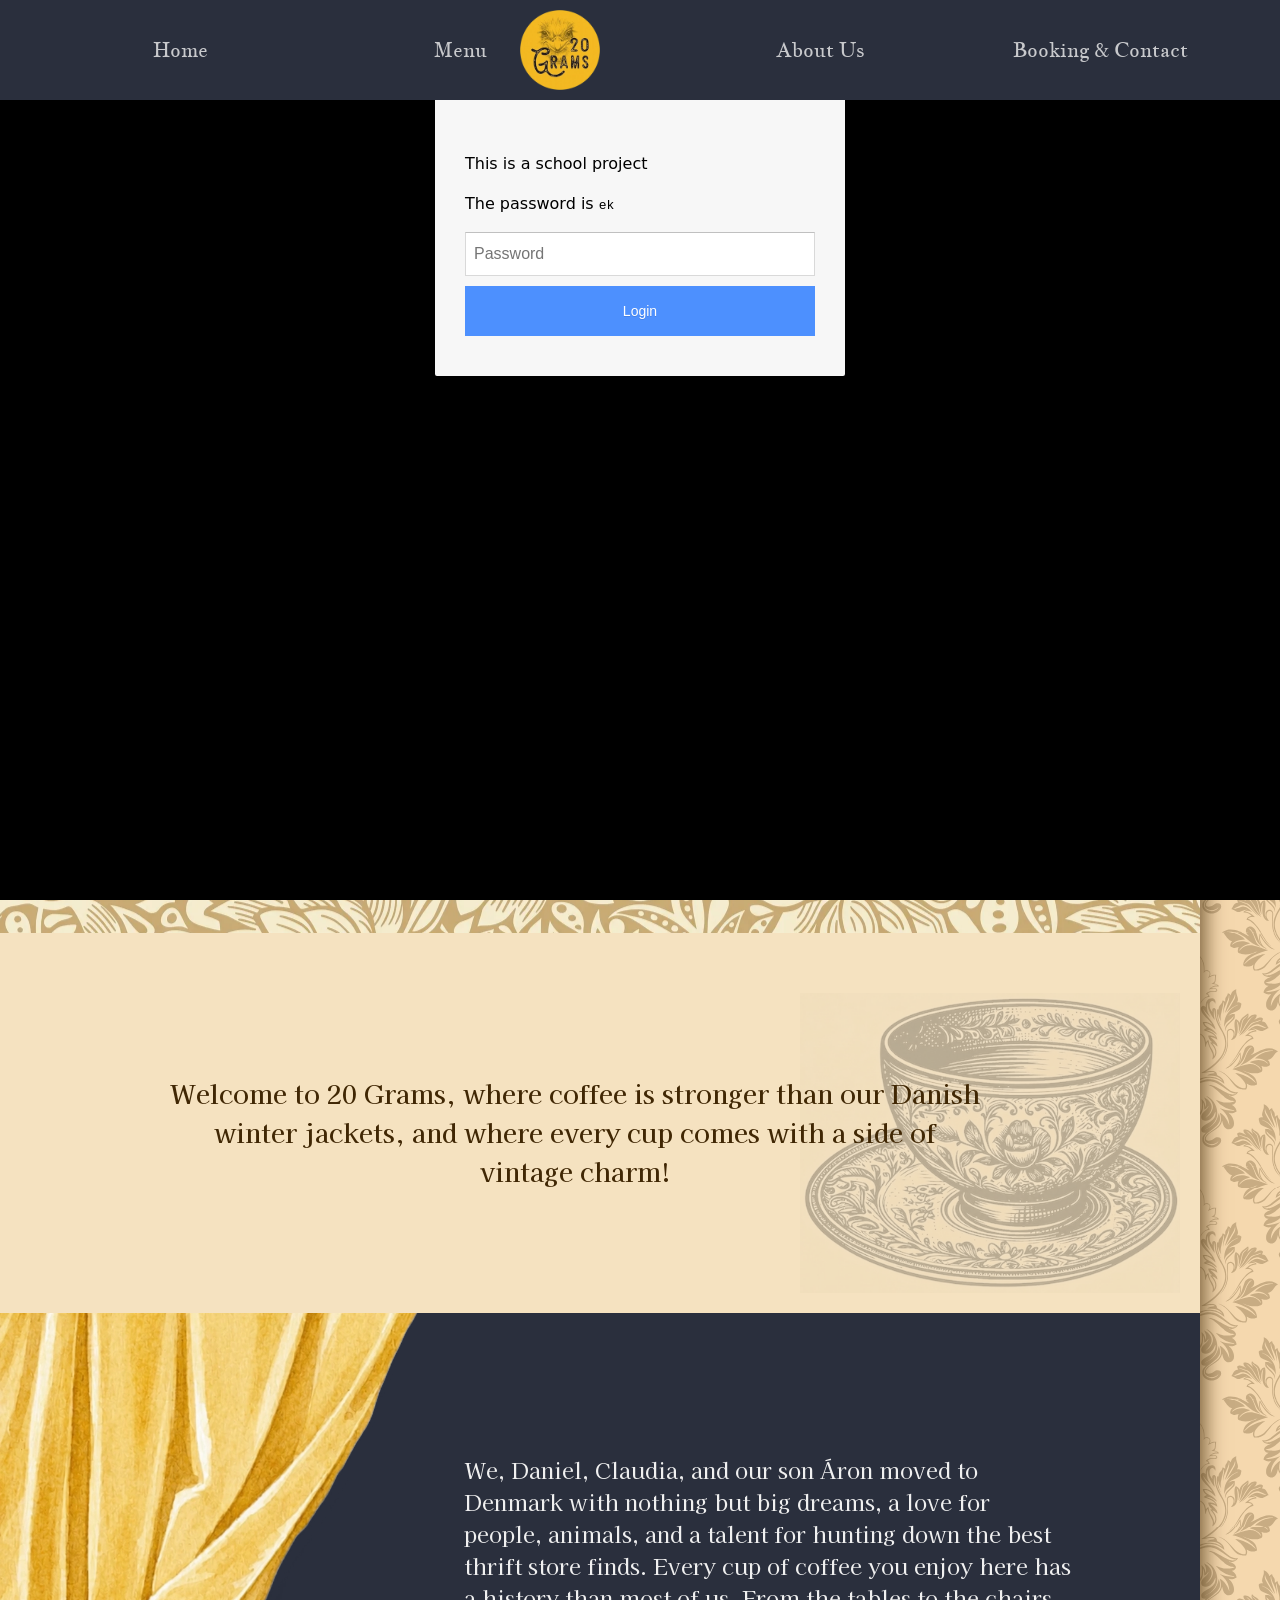
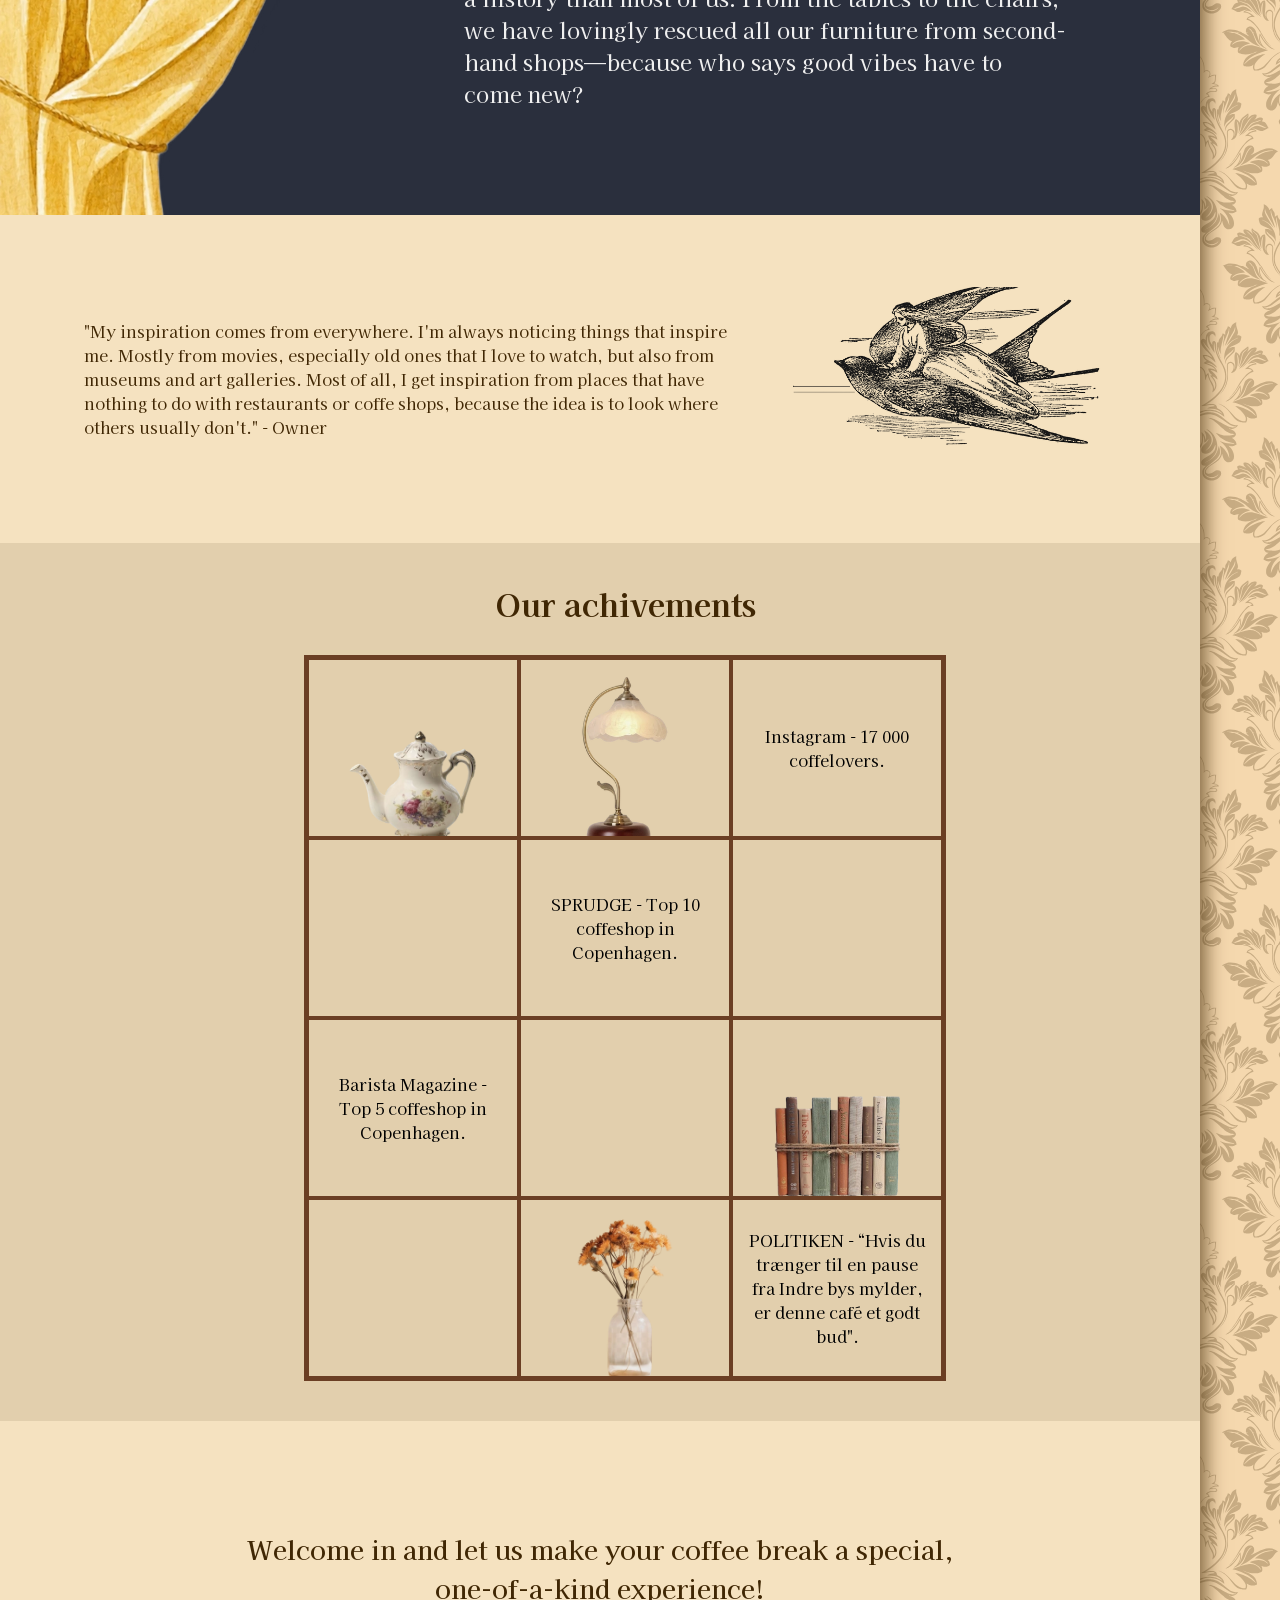
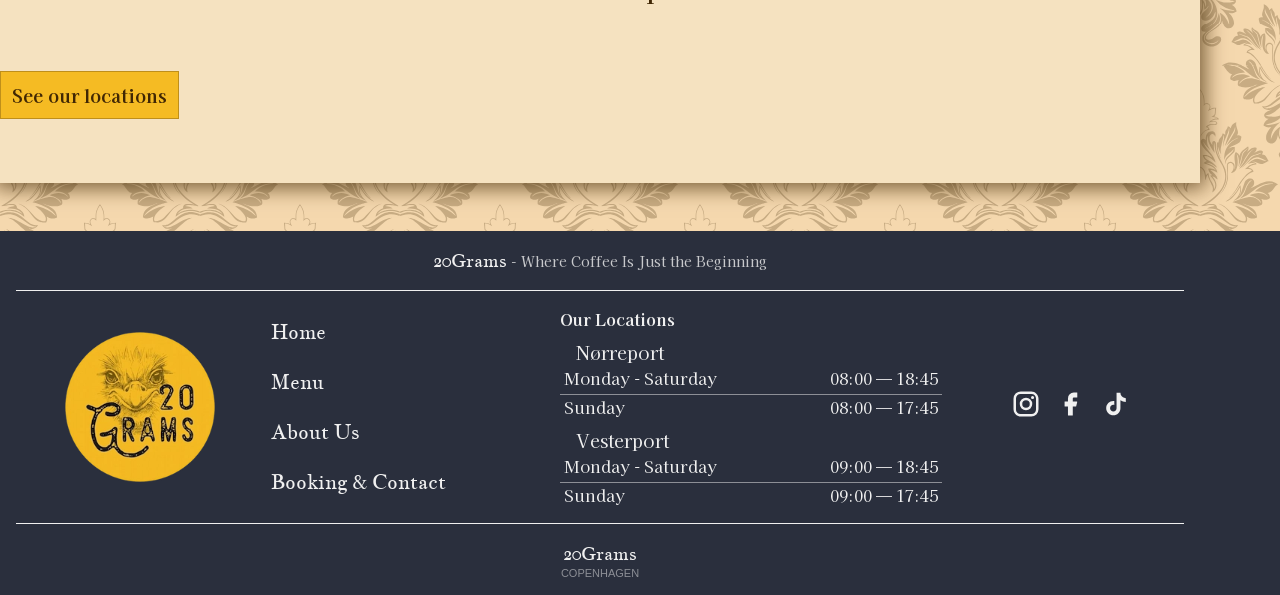
==== commit 54daf638: "all html validates now" ====
--- a/about.html
+++ b/about.html
@@ -1,278 +1,242 @@
 <!doctype html>
 <html lang="en">
-
-<head>
-  <meta charset="UTF-8" />
-  <meta name="viewport" content="width=device-width, initial-scale=1.0" />
-  <meta name="robots" content="noindex" />
-  <link rel="stylesheet" href="css/about.css" />
-  <link rel="stylesheet" href="css/fonts.css" />
-  <link rel="stylesheet" href="css/generel.css" />
-  <link rel="stylesheet" href="css/custom.css" />
-  <link rel="apple-touch-icon" sizes="180x180" href="imgs/generel/favicon/apple-touch-icon.png" />
-  <link rel="icon" type="image/png" sizes="32x32" href="imgs/generel/favicon/favicon-32x32.png" />
-  <link rel="icon" type="image/png" sizes="16x16" href="imgs/generel/favicon/favicon-16x16.png" />
-  <link rel="manifest" href="imgs/generel/favicon/site.webmanifest" />
-  <link rel="stylesheet"
-    href="https://fonts.googleapis.com/css2?family=Material+Symbols+Outlined:opsz,wght,FILL,GRAD@20..48,100..700,0..1,-50..200&icon_names=arrow_forward_ios,calendar_add_on,location_on,loyalty,mail,menu_book,open_in_new,other_houses" />
-  <title>About Us</title>
-</head>
-
-<body id="aboutbody">
-  <header>
-    <div class="logo">
-      <a href="index.html">
-        <img src="imgs/generel/logo.webp" alt="Logo" />
-      </a>
-    </div>
-    <nav>
-      <ul class="menu">
-        <li class="navlink">
-          <a class="navlink" href="index.html"><span class="home-icon mobil-icon"></span>Home</a>
-        </li>
-        <li class="navlink">
-          <a class="navlink" href="menu.html"><span class="menu-icon mobil-icon"></span>Menu</a>
-        </li>
-        <li class="navlink">
-          <a class="navlink" href="about.html"><span class="about-icon mobil-icon"></span>About Us</a>
-        </li>
-        <li class="navlink">
-          <a class="navlink" href="contact.html"><span class="booking-icon mobil-icon"></span>Booking & Contact</a>
-        </li>
-        <li class="socialmedia">
-          <span><a href="https://www.instagram.com/20gramsdk" aria-label="Instagram"><span
-                class="instagram-icon"></span></a><a href="https://www.facebook.com/20gramscph"
-              aria-label="Facebook"><span class="facebook-icon"></span></a><a href="https://www.tiktok.com/@20gramsdk"
-              aria-label="TikTok"><span class="tiktok-icon"></span></a></span>
-          <p>20Grams 2026</p>
-        </li>
-      </ul>
-      <button class="burger" aria-label="Toggle menu">
-        <span class="line"></span>
-        <span class="line"></span>
-        <span class="line"></span>
-      </button>
-    </nav>
-  </header>
-
-
-  <main id="aboutus">
-    <div class="bakgrund">
-      <div class="hovedoverskrift">
-        <h1>ABOUT US</h1>
-      </div>
-
-      <div class="grid2-3-2">
-        <div class="galleribild1">
-          <img src="imgs/imgsabout/bild5tavelvegg.webp" alt="menniskorfamilj">
-        </div>
-        <div class="galleribild2">
-          <img src="imgs/imgsabout/bild2tavelvegg.webp" alt="tavlorvegg">
-        </div>
-        <div class="galleribild3">
-          <img src="imgs/imgsabout/bild3tavelvegg.webp" alt="cafeingang">
-        </div>
-        <div class="galleribild4">
-          <img src="imgs/imgsabout/bild4tavelvegg.webp" alt="sittplatscafe">
-        </div>
-        <div class="galleribild5">
-          <img src="imgs/imgsabout/bild1tavelvegg.webp" alt="kvinnakaffe">
-        </div>
-      </div>
-    </div>
-
-    <div class="grid1-1-1">
-      <div class="h3first">
-        <h3>Welcome to 20 Grams, where coffee is stronger than our Danish winter jackets, and where every
-          cup comes with a
-          side of vintage charm! </h3>
-      </div>
-      <img class="koppabout" src="imgs/imgsabout/koppabout.webp" alt="kopp">
-    </div>
-
-    <div class="grid2-1">
-      <img class="gardinimg" src="imgs/imgsabout/gardinmobilabout.webp" alt="gardin">
-      <img class="gardindesktop" src="imgs/imgsabout/gardinabout.webp" alt="gardindesktop">
-      <p>We, Daniel, Claudia, and our son Áron moved to Denmark with nothing but big dreams, a love for people,
-        animals,
-        and a talent for hunting down the best thrift store finds.
-        Every cup of coffee you enjoy here has a history than most of us.
-        From the tables to the chairs, we have lovingly rescued all our furniture from second-hand shops—because who
-        says
-        good vibes have to come new?</p>
-    </div>
-
-    <div class="grid-1-1">
-      <p>"My inspiration comes from everywhere. I'm always noticing things that inspire me. Mostly from movies,
-        especially old ones that I love to watch, but also from museums and art galleries. Most of all, I get
-        inspiration from places that have nothing to do with restaurants or coffe shops, because the idea is to look
-        where others usually don't." - Owner</p>
-      <img class="kvinnafagel" src="imgs/imgsabout/bildfagelabout.webp" alt="kvinnafagel">
-    </div>
-
-    <div class="gridachivements">
-      <h2>Our achivements</h2>
-      <ul id="listmobil">
-        <li>
-          <p>SPRUDGE - Top 10 coffeshop in Copenhagen.</p>
-        </li>
-        <li>
-          <p>Barista Magazine - Top 5 coffeshop in Copenhagen.</p>
-        </li>
-        <li>
-          <p>POLITIKEN - “Hvis du trænger til en pause fra Indre bys mylder, er denne café et godt bud “.</p>
-        </li>
-        <li>
-          <p>Instagram - 17 000 coffelovers.</p>
-        </li>
-      </ul>
-      <div id="hylla" class="hylla">
-        <div><img class="grid1hylla" src="imgs/imgsabout/abouthyllakanna.webp" alt="kannapahylla"></div>
-        <div><img class="grid2hylla" src="imgs/imgsabout/abouthyllalampa.webp" alt="lampapahylla"></div>
-        <button popovertarget="ramme1">
-          Instagram - 17 000 coffelovers.
+  <head>
+    <meta charset="UTF-8" />
+    <meta name="viewport" content="width=device-width, initial-scale=1.0" />
+    <meta name="robots" content="noindex" />
+    <link rel="stylesheet" href="css/about.css" />
+    <link rel="stylesheet" href="css/fonts.css" />
+    <link rel="stylesheet" href="css/generel.css" />
+    <link rel="stylesheet" href="css/custom.css" />
+    <link rel="apple-touch-icon" sizes="180x180" href="imgs/generel/favicon/apple-touch-icon.png" />
+    <link rel="icon" type="image/png" sizes="32x32" href="imgs/generel/favicon/favicon-32x32.png" />
+    <link rel="icon" type="image/png" sizes="16x16" href="imgs/generel/favicon/favicon-16x16.png" />
+    <link rel="manifest" href="imgs/generel/favicon/site.webmanifest" />
+    <link rel="stylesheet" href="https://fonts.googleapis.com/css2?family=Material+Symbols+Outlined:opsz,wght,FILL,GRAD@20..48,100..700,0..1,-50..200&icon_names=arrow_forward_ios,calendar_add_on,location_on,loyalty,mail,menu_book,open_in_new,other_houses" />
+    <title>About Us</title>
+  </head>
+
+  <body id="aboutbody">
+    <header>
+      <div class="logo">
+        <a href="index.html">
+          <img src="imgs/generel/logo.webp" alt="Logo" />
+        </a>
+      </div>
+      <nav>
+        <ul class="menu">
+          <li class="navlink">
+            <a class="navlink" href="index.html"><span class="home-icon mobil-icon"></span>Home</a>
+          </li>
+          <li class="navlink">
+            <a class="navlink" href="menu.html"><span class="menu-icon mobil-icon"></span>Menu</a>
+          </li>
+          <li class="navlink">
+            <a class="navlink" href="about.html"><span class="about-icon mobil-icon"></span>About Us</a>
+          </li>
+          <li class="navlink">
+            <a class="navlink" href="contact.html"><span class="booking-icon mobil-icon"></span>Booking & Contact</a>
+          </li>
+          <li class="socialmedia">
+            <span
+              ><a href="https://www.instagram.com/20gramsdk" aria-label="Instagram"><span class="instagram-icon"></span></a><a href="https://www.facebook.com/20gramscph" aria-label="Facebook"><span class="facebook-icon"></span></a><a href="https://www.tiktok.com/@20gramsdk" aria-label="TikTok"><span class="tiktok-icon"></span></a
+            ></span>
+            <p>20Grams 2026</p>
+          </li>
+        </ul>
+        <button class="burger" aria-label="Toggle menu">
+          <span class="line"></span>
+          <span class="line"></span>
+          <span class="line"></span>
         </button>
-        <p></p>
-        <button popovertarget="ramme2"> SPRUDGE - Top 10 coffeshop in Copenhagen.</button>
-        <p></p>
-        <button popovertarget="ramme3">Barista Magazine - Top 5 coffeshop in Copenhagen.</button>
-        <p></p>
-        <div><img class="grid6hylla" src="imgs/imgsabout/abouthyllabok.webp" alt="bockerpahylla"></div>
-        <p></p>
-        <div><img class="grid7hylla" src="imgs/imgsabout/abouthyllablommor.webp" alt="blommorpahylla"></div>
-        <button popovertarget="ramme4"> POLITIKEN - “Hvis du trænger til en pause fra Indre bys mylder, er denne café et
-          godt bud". </button>
-
-      </div>
-    </div>
-    <div id="ramme1" popover>
-      <button popovertarget="ramme1" class="kryss"><span class="kryssikon">
-        </span></button>
-      We're pretty social, too!
-      Find us on Instagram with over 17,000 followers who keep up with our coffee creations and café vibes.
-      Come and see what we're brewing:
-
-      <a href="/" class="cta-btnn">To Instagram</a>
-    </div>
-
-    <div id="ramme2" popover>
-      <button popovertarget="ramme2" class="kryss"><span class="kryssikon">
-        </span></button>
-      Guess what?
-      We made it to the Top 10 Coffee Shops in Copenhagen according to SPRUDGE, the coffee bible since 2009! If you're
-      into caffeine and cool places, check out what they said about us here:
-
-
-      <a href="/" class="cta-btnn">To article</a>
-    </div>
-
-    <div id="ramme3" popover>
-      <button popovertarget="ramme3" class="kryss"><span class="kryssikon">
-        </span></button>
-      Barista Magazine also thinks we're pretty awesome, they named us one of the top 5 Coffee Shops in Copenhagen!
-      (Our baristas are blushing.)
-      See what all the buzz is about here:
-
-      <a href="/" class="cta-btnn">To article</a>
-    </div>
-
-    <div id="ramme4" popover>
-      <button popovertarget="ramme4" class="kryss"><span class="kryssikon">
-        </span></button>
-      POLITIKEN who is one of Denmark's top newspapers, gave us a shoutout!
-      If you need a chill break from the city's hustle, we're the spot:
-
-      <a href="/" class="cta-btnn">To article</a>
-    </div>
-
-    <div class="flexaboutwelcomein">
-
-      <h3 class="h3welcome">Welcome in and let us make your coffee break a special, </h3>
-
-      <h3 class="h3welcomesecond">one-of-a-kind experience!
-      </h3>
-      <a class="cta-btnn" href="contact.html">See our locations</a>
-
-
-    </div>
-  </main>
-
-  <footer>
-    <div class="footer-wrapper">
-      <div class="slogan">
-        <p><span class="brandname">20Grams</span> - Where Coffee Is Just the Beginning</p>
-      </div>
-      <nav>
-        <ul class="footernav">
-          <li class="flex"><a href="index.html">Home</a></li>
-          <li class="flex"><a href="menu.html">Menu</a></li>
-          <li class="flex"><a href="about.html">About Us</a></li>
-          <li class="flex"><a href="contact.html">Booking & Contact</a></li>
+      </nav>
+    </header>
+
+    <main id="aboutus">
+      <div class="bakgrund">
+        <div class="hovedoverskrift">
+          <h1>ABOUT US</h1>
+        </div>
+
+        <div class="grid2-3-2">
+          <div class="galleribild1">
+            <img src="imgs/imgsabout/bild5tavelvegg.webp" alt="menniskorfamilj" />
+          </div>
+          <div class="galleribild2">
+            <img src="imgs/imgsabout/bild2tavelvegg.webp" alt="tavlorvegg" />
+          </div>
+          <div class="galleribild3">
+            <img src="imgs/imgsabout/bild3tavelvegg.webp" alt="cafeingang" />
+          </div>
+          <div class="galleribild4">
+            <img src="imgs/imgsabout/bild4tavelvegg.webp" alt="sittplatscafe" />
+          </div>
+          <div class="galleribild5">
+            <img src="imgs/imgsabout/bild1tavelvegg.webp" alt="kvinnakaffe" />
+          </div>
+        </div>
+      </div>
+
+      <div class="grid1-1-1">
+        <div class="h3first">
+          <p class="h3-size">Welcome to 20 Grams, where coffee is stronger than our Danish winter jackets, and where every cup comes with a side of vintage charm!</p>
+        </div>
+        <img class="koppabout" src="imgs/imgsabout/koppabout.webp" alt="kopp" />
+      </div>
+
+      <div class="grid2-1">
+        <img class="gardinimg" src="imgs/imgsabout/gardinmobilabout.webp" alt="gardin" />
+        <img class="gardindesktop" src="imgs/imgsabout/gardinabout.webp" alt="gardindesktop" />
+        <p>We, Daniel, Claudia, and our son Áron moved to Denmark with nothing but big dreams, a love for people, animals, and a talent for hunting down the best thrift store finds. Every cup of coffee you enjoy here has a history than most of us. From the tables to the chairs, we have lovingly rescued all our furniture from second-hand shops—because who says good vibes have to come new?</p>
+      </div>
+
+      <div class="grid-1-1">
+        <p>"My inspiration comes from everywhere. I'm always noticing things that inspire me. Mostly from movies, especially old ones that I love to watch, but also from museums and art galleries. Most of all, I get inspiration from places that have nothing to do with restaurants or coffe shops, because the idea is to look where others usually don't." - Owner</p>
+        <img class="kvinnafagel" src="imgs/imgsabout/bildfagelabout.webp" alt="kvinnafagel" />
+      </div>
+
+      <div class="gridachivements">
+        <h2>Our achivements</h2>
+        <ul id="listmobil">
+          <li>
+            <p>SPRUDGE - Top 10 coffeshop in Copenhagen.</p>
+          </li>
+          <li>
+            <p>Barista Magazine - Top 5 coffeshop in Copenhagen.</p>
+          </li>
+          <li>
+            <p>POLITIKEN - “Hvis du trænger til en pause fra Indre bys mylder, er denne café et godt bud “.</p>
+          </li>
+          <li>
+            <p>Instagram - 17 000 coffelovers.</p>
+          </li>
         </ul>
-        <div class="footer-logo">
-          <a href="index.html">
-            <img src="imgs/generel/logo.webp" alt="Logo" />
-          </a>
-        </div>
-      </nav>
-      <span class="line line-top"></span>
-      <div class="grid">
-        <p class="h4-size"><strong>Our Locations</strong></p>
-        <div class="footer-location">
-          <div class="flex">
-            <span class="mdi--location"></span>
-            <p class="navlink">Nørreport</p>
-          </div>
-          <div class="flex openinghours">
-            <p>Monday - Saturday</p>
-            <p>08:00 — 18:45</p>
-          </div>
-          <span class="line"></span>
-          <div class="flex openinghours">
-            <p>Sunday</p>
-            <p>08:00 — 17:45</p>
-          </div>
-        </div>
-        <div class="footer-location">
-          <div class="flex">
-            <span class="mdi--location"></span>
-            <p class="navlink">Vesterport</p>
-          </div>
-          <div class="flex openinghours">
-            <p>Monday - Saturday</p>
-            <p>09:00 — 18:45</p>
-          </div>
-          <span class="line"></span>
-          <div class="flex openinghours">
-            <p>Sunday</p>
-            <p>09:00 — 17:45</p>
-          </div>
-        </div>
-      </div>
-
-      <span class="line line-bottom"></span>
-      <div class="footer-socialmedia">
-        <span>
-          <a href="https://www.instagram.com/20gramsdk" target="_blank" aria-label="Instagram">
-            <span class="instagram-icon-white"></span>
-          </a>
-          <a href="https://www.facebook.com/20gramscph" target="_blank" aria-label="Facebook">
-            <span class="facebook-icon-white"></span>
-          </a>
-          <a href="https://www.tiktok.com/@20gramsdk" target="_blank" aria-label="TikTok">
-            <span class="tiktok-icon-white"></span>
-          </a>
-        </span>
-      </div>
-      <div class="signature">
-        <p class="brandname">20Grams</p>
-        <p class="cph">COPENHAGEN</p>
-      </div>
-    </div>
-  </footer>
-
-  <script src="javascript/login.js"></script>
-  <script src="javascript/burgermenu.js"></script>
-</body>
-
-</html>+        <div id="hylla" class="hylla">
+          <div><img class="grid1hylla" src="imgs/imgsabout/abouthyllakanna.webp" alt="kannapahylla" /></div>
+          <div><img class="grid2hylla" src="imgs/imgsabout/abouthyllalampa.webp" alt="lampapahylla" /></div>
+          <button popovertarget="ramme1">Instagram - 17 000 coffelovers.</button>
+          <p></p>
+          <button popovertarget="ramme2">SPRUDGE - Top 10 coffeshop in Copenhagen.</button>
+          <p></p>
+          <button popovertarget="ramme3">Barista Magazine - Top 5 coffeshop in Copenhagen.</button>
+          <p></p>
+          <div><img class="grid6hylla" src="imgs/imgsabout/abouthyllabok.webp" alt="bockerpahylla" /></div>
+          <p></p>
+          <div><img class="grid7hylla" src="imgs/imgsabout/abouthyllablommor.webp" alt="blommorpahylla" /></div>
+          <button popovertarget="ramme4">POLITIKEN - “Hvis du trænger til en pause fra Indre bys mylder, er denne café et godt bud".</button>
+        </div>
+      </div>
+      <div id="ramme1" popover>
+        <button popovertarget="ramme1" class="kryss"><span class="kryssikon"> </span></button>
+        We're pretty social, too! Find us on Instagram with over 17,000 followers who keep up with our coffee creations and café vibes. Come and see what we're brewing:
+
+        <a href="/" class="cta-btnn">To Instagram</a>
+      </div>
+
+      <div id="ramme2" popover>
+        <button popovertarget="ramme2" class="kryss"><span class="kryssikon"> </span></button>
+        Guess what? We made it to the Top 10 Coffee Shops in Copenhagen according to SPRUDGE, the coffee bible since 2009! If you're into caffeine and cool places, check out what they said about us here:
+
+        <a href="/" class="cta-btnn">To article</a>
+      </div>
+
+      <div id="ramme3" popover>
+        <button popovertarget="ramme3" class="kryss"><span class="kryssikon"> </span></button>
+        Barista Magazine also thinks we're pretty awesome, they named us one of the top 5 Coffee Shops in Copenhagen! (Our baristas are blushing.) See what all the buzz is about here:
+
+        <a href="/" class="cta-btnn">To article</a>
+      </div>
+
+      <div id="ramme4" popover>
+        <button popovertarget="ramme4" class="kryss"><span class="kryssikon"> </span></button>
+        POLITIKEN who is one of Denmark's top newspapers, gave us a shoutout! If you need a chill break from the city's hustle, we're the spot:
+
+        <a href="/" class="cta-btnn">To article</a>
+      </div>
+
+      <div class="flexaboutwelcomein">
+        <h3 class="h3welcome">Welcome in and let us make your coffee break a special,</h3>
+
+        <h3 class="h3welcomesecond">one-of-a-kind experience!</h3>
+        <a class="cta-btnn" href="contact.html">See our locations</a>
+      </div>
+    </main>
+
+    <footer>
+      <div class="footer-wrapper">
+        <div class="slogan">
+          <p><span class="brandname">20Grams</span> - Where Coffee Is Just the Beginning</p>
+        </div>
+        <nav>
+          <ul class="footernav">
+            <li class="flex"><a href="index.html">Home</a></li>
+            <li class="flex"><a href="menu.html">Menu</a></li>
+            <li class="flex"><a href="about.html">About Us</a></li>
+            <li class="flex"><a href="contact.html">Booking & Contact</a></li>
+          </ul>
+          <div class="footer-logo">
+            <a href="index.html">
+              <img src="imgs/generel/logo.webp" alt="Logo" />
+            </a>
+          </div>
+        </nav>
+        <span class="line line-top"></span>
+        <div class="grid">
+          <p class="h4-size"><strong>Our Locations</strong></p>
+          <div class="footer-location">
+            <div class="flex">
+              <span class="mdi--location"></span>
+              <p class="navlink">Nørreport</p>
+            </div>
+            <div class="flex openinghours">
+              <p>Monday - Saturday</p>
+              <p>08:00 — 18:45</p>
+            </div>
+            <span class="line"></span>
+            <div class="flex openinghours">
+              <p>Sunday</p>
+              <p>08:00 — 17:45</p>
+            </div>
+          </div>
+          <div class="footer-location">
+            <div class="flex">
+              <span class="mdi--location"></span>
+              <p class="navlink">Vesterport</p>
+            </div>
+            <div class="flex openinghours">
+              <p>Monday - Saturday</p>
+              <p>09:00 — 18:45</p>
+            </div>
+            <span class="line"></span>
+            <div class="flex openinghours">
+              <p>Sunday</p>
+              <p>09:00 — 17:45</p>
+            </div>
+          </div>
+        </div>
+
+        <span class="line line-bottom"></span>
+        <div class="footer-socialmedia">
+          <span>
+            <a href="https://www.instagram.com/20gramsdk" target="_blank" aria-label="Instagram">
+              <span class="instagram-icon-white"></span>
+            </a>
+            <a href="https://www.facebook.com/20gramscph" target="_blank" aria-label="Facebook">
+              <span class="facebook-icon-white"></span>
+            </a>
+            <a href="https://www.tiktok.com/@20gramsdk" target="_blank" aria-label="TikTok">
+              <span class="tiktok-icon-white"></span>
+            </a>
+          </span>
+        </div>
+        <div class="signature">
+          <p class="brandname">20Grams</p>
+          <p class="cph">COPENHAGEN</p>
+        </div>
+      </div>
+    </footer>
+
+    <script src="javascript/login.js"></script>
+    <script src="javascript/burgermenu.js"></script>
+  </body>
+</html>
--- a/css/about.css
+++ b/css/about.css
@@ -29,8 +29,8 @@
 
 h1 {
   text-align: center;
-  background-color: rgba(245, 226, 192, 0.7);
-  box-shadow: 0 0 55px 35px rgba(245, 226, 192, 0.7);
+  background-color: rgba(245, 226, 192, 0.5);
+  box-shadow: 0 0 55px 35px rgba(245, 226, 192, 0.5);
 }
 .hovedoverskrift {
   padding-block: 2rem;
@@ -73,7 +73,7 @@
   grid-template-columns: 1fr 1fr 1fr;
 }
 
-.h3first h3 {
+.h3first .h3-size {
   text-align: center;
   z-index: 20;
   position: absolute;
@@ -264,7 +264,7 @@
     grid-template-columns: 1fr 1fr 1fr;
   }
 
-  .h3first h3 {
+  .h3first .h3-size {
     position: absolute;
     margin-right: 280px;
     margin-left: 150px;
@@ -330,6 +330,9 @@
   #hylla .grid7hylla {
     width: 100px;
     padding-top: 1.5rem;
+  }
+  #hylla button {
+    cursor: pointer;
   }
 
   .ramme1,
@@ -366,6 +369,7 @@
     position: absolute;
     top: 10px;
     right: 10px;
+    cursor: pointer;
   }
   .grid2-1 {
     grid-template-columns: 2fr 1fr;
--- a/css/generel.css
+++ b/css/generel.css
@@ -158,12 +158,12 @@
   align-items: center;
   padding: 10px 20px;
   background-color: var(--color-headerfooter-bg);
-  box-shadow: 0 10px 10px rgba(0, 0, 0, 0.1);
   z-index: 9999;
 
   .logo {
     grid-column: 3 / 4;
     grid-row: 1 / 2;
+    z-index: 99;
     img {
       width: 80px;
       height: 80px;
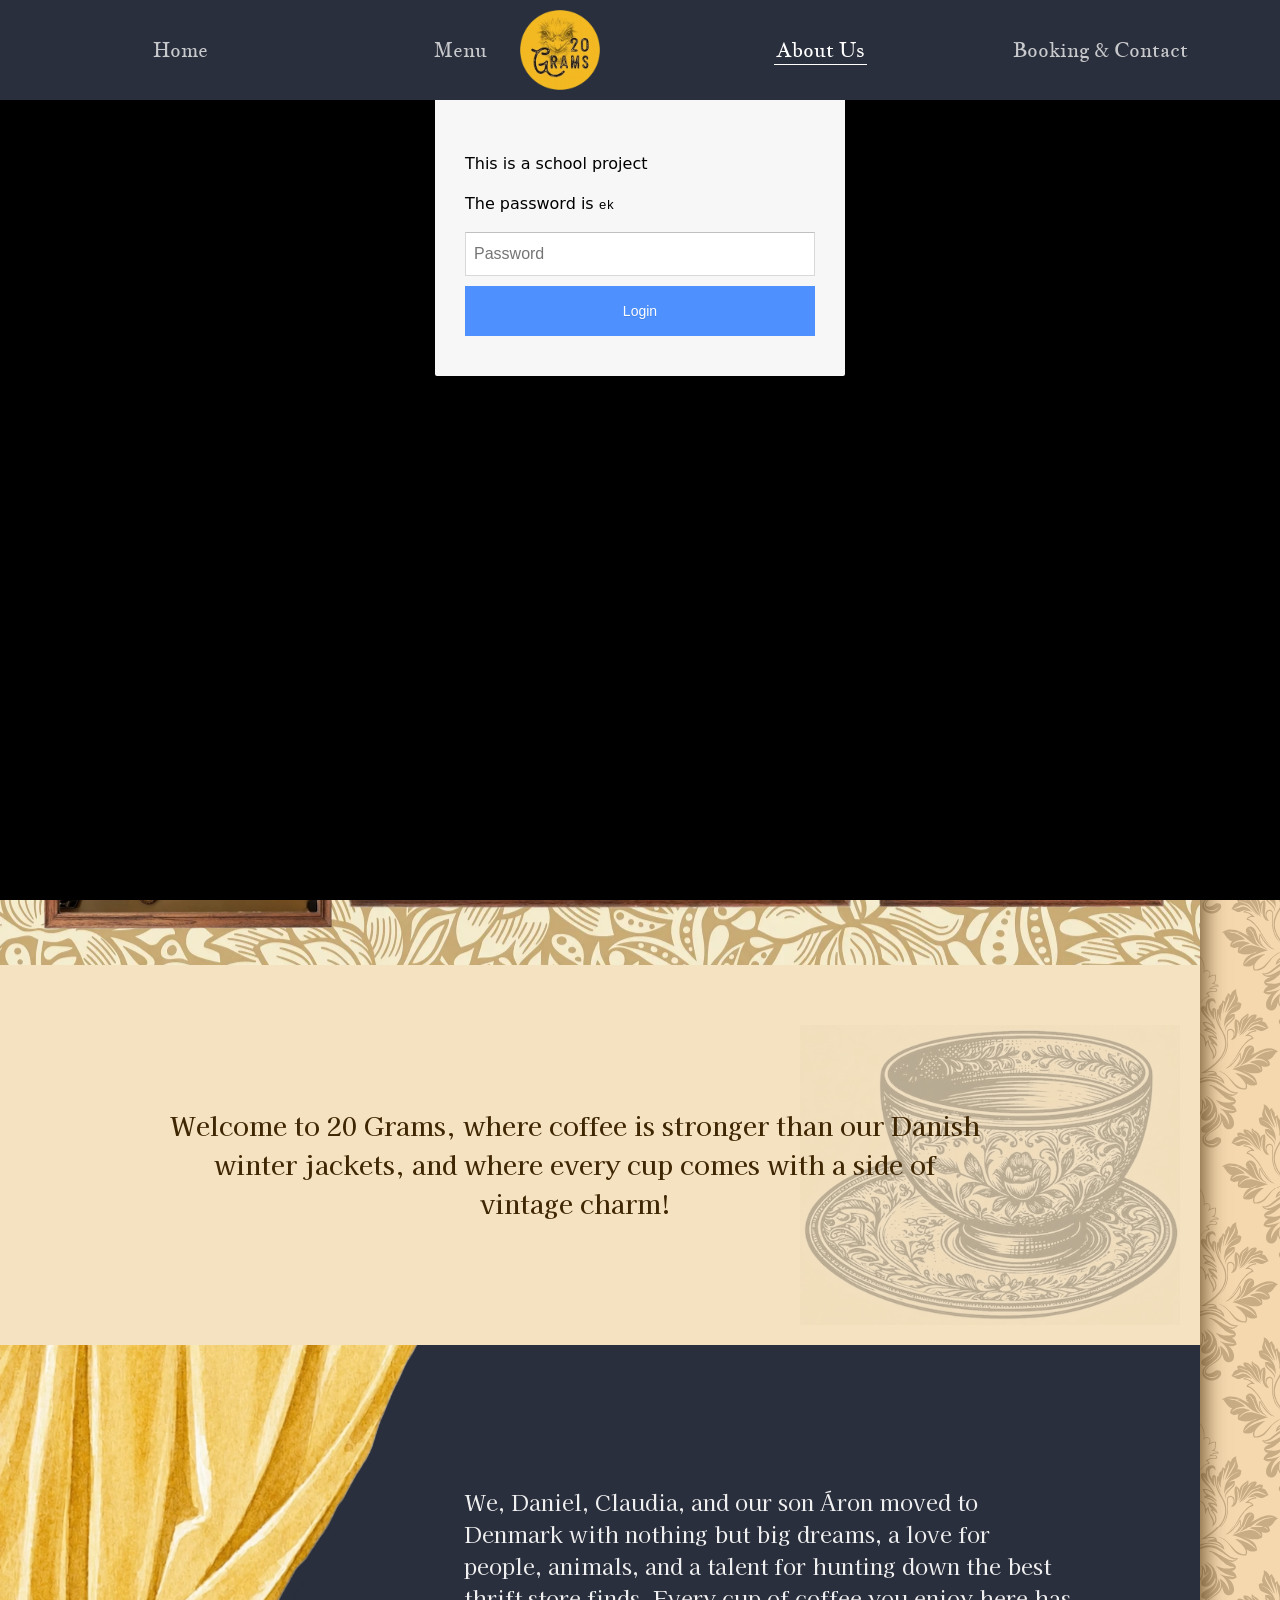
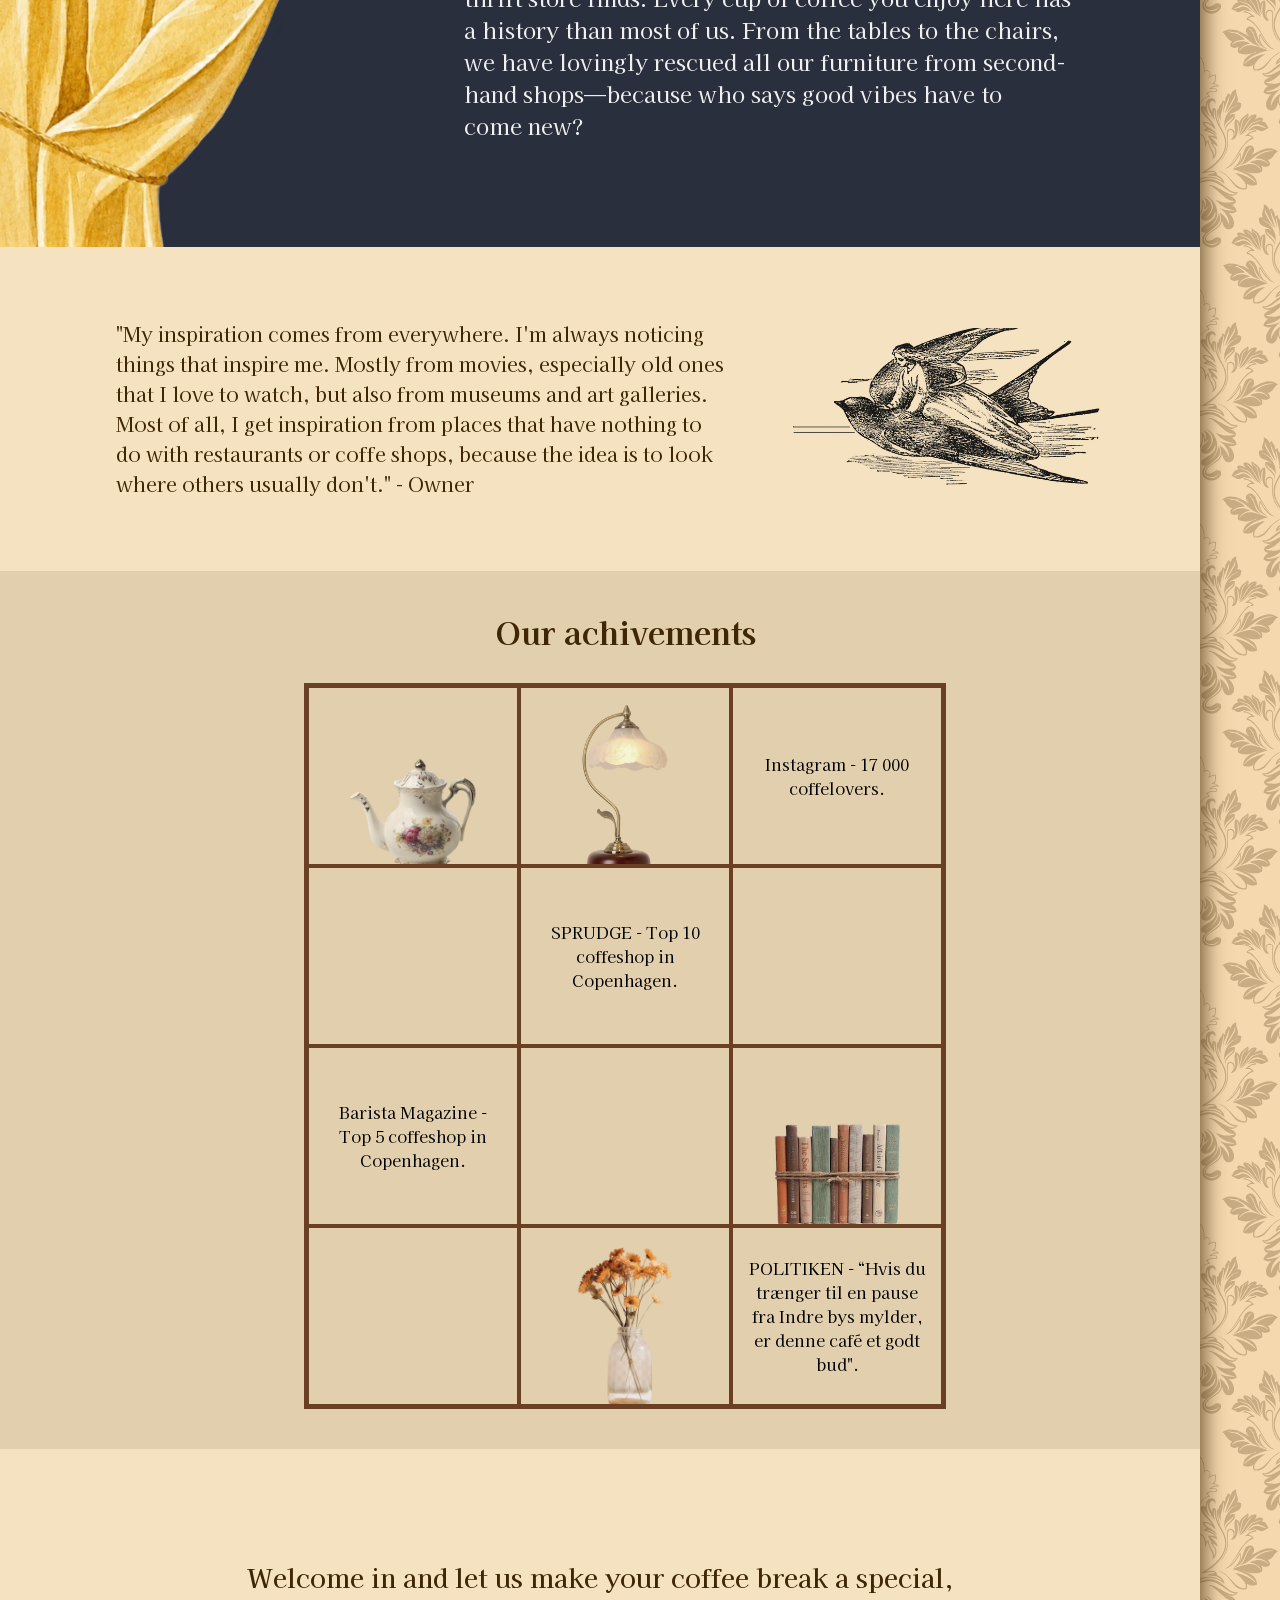
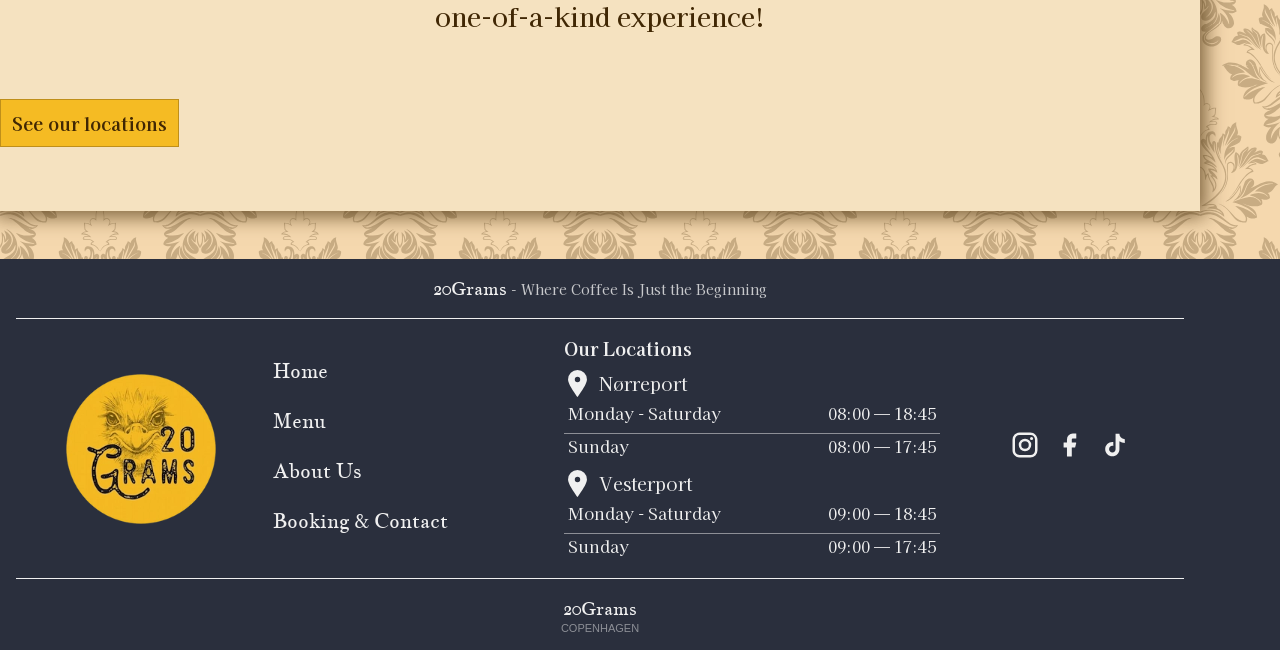
==== commit e68db884: "rettelser fra test + gjort siderne mere sammenhængende" ====
--- a/about.html
+++ b/about.html
@@ -1,242 +1,258 @@
 <!doctype html>
 <html lang="en">
-  <head>
-    <meta charset="UTF-8" />
-    <meta name="viewport" content="width=device-width, initial-scale=1.0" />
-    <meta name="robots" content="noindex" />
-    <link rel="stylesheet" href="css/about.css" />
-    <link rel="stylesheet" href="css/fonts.css" />
-    <link rel="stylesheet" href="css/generel.css" />
-    <link rel="stylesheet" href="css/custom.css" />
-    <link rel="apple-touch-icon" sizes="180x180" href="imgs/generel/favicon/apple-touch-icon.png" />
-    <link rel="icon" type="image/png" sizes="32x32" href="imgs/generel/favicon/favicon-32x32.png" />
-    <link rel="icon" type="image/png" sizes="16x16" href="imgs/generel/favicon/favicon-16x16.png" />
-    <link rel="manifest" href="imgs/generel/favicon/site.webmanifest" />
-    <link rel="stylesheet" href="https://fonts.googleapis.com/css2?family=Material+Symbols+Outlined:opsz,wght,FILL,GRAD@20..48,100..700,0..1,-50..200&icon_names=arrow_forward_ios,calendar_add_on,location_on,loyalty,mail,menu_book,open_in_new,other_houses" />
-    <title>About Us</title>
-  </head>
-
-  <body id="aboutbody">
-    <header>
-      <div class="logo">
-        <a href="index.html">
-          <img src="imgs/generel/logo.webp" alt="Logo" />
-        </a>
+
+<head>
+  <meta charset="UTF-8" />
+  <meta name="viewport" content="width=device-width, initial-scale=1.0" />
+  <meta name="robots" content="noindex" />
+  <link rel="stylesheet" href="css/about.css" />
+  <link rel="stylesheet" href="css/fonts.css" />
+  <link rel="stylesheet" href="css/generel.css" />
+  <link rel="stylesheet" href="css/custom.css" />
+  <link rel="apple-touch-icon" sizes="180x180" href="imgs/generel/favicon/apple-touch-icon.png" />
+  <link rel="icon" type="image/png" sizes="32x32" href="imgs/generel/favicon/favicon-32x32.png" />
+  <link rel="icon" type="image/png" sizes="16x16" href="imgs/generel/favicon/favicon-16x16.png" />
+  <link rel="manifest" href="imgs/generel/favicon/site.webmanifest" />
+  <link rel="stylesheet"
+    href="https://fonts.googleapis.com/css2?family=Material+Symbols+Outlined:opsz,wght,FILL,GRAD@20..48,100..700,0..1,-50..200&icon_names=arrow_forward_ios,calendar_add_on,location_on,loyalty,mail,menu_book,open_in_new,other_houses" />
+  <title>About Us</title>
+</head>
+
+<body id="aboutbody">
+  <header>
+    <div class="logo">
+      <a href="index.html">
+        <img src="imgs/generel/logo.webp" alt="Logo" />
+      </a>
+    </div>
+    <nav>
+      <ul class="menu">
+        <li class="navlink">
+          <a class="navlink" href="index.html"><span class="home-icon mobil-icon"></span>Home</a>
+        </li>
+        <li class="navlink">
+          <a class="navlink" href="menu.html"><span class="menu-icon mobil-icon"></span>Menu</a>
+        </li>
+        <li class="navlink">
+          <a id="visiting" class="navlink" href="about.html"><span class="about-icon mobil-icon"></span>About Us</a>
+        </li>
+        <li class="navlink">
+          <a class="navlink" href="contact.html"><span class="booking-icon mobil-icon"></span>Booking & Contact</a>
+        </li>
+        <li class="socialmedia">
+          <span><a href="https://www.instagram.com/20gramsdk" aria-label="Instagram"><span
+                class="instagram-icon"></span></a><a href="https://www.facebook.com/20gramscph"
+              aria-label="Facebook"><span class="facebook-icon"></span></a><a href="https://www.tiktok.com/@20gramsdk"
+              aria-label="TikTok"><span class="tiktok-icon"></span></a></span>
+          <p>20Grams 2026</p>
+        </li>
+      </ul>
+      <button class="burger" aria-label="Toggle menu">
+        <span class="line"></span>
+        <span class="line"></span>
+        <span class="line"></span>
+      </button>
+    </nav>
+  </header>
+
+  <main id="aboutus">
+    <div class="bakgrund">
+      <div class="hovedoverskrift">
+        <h1>ABOUT US</h1>
+      </div>
+
+      <div class="grid2-3-2">
+        <div class="galleribild1">
+          <img src="imgs/imgsabout/bild5tavelvegg.webp" alt="menniskorfamilj" />
+        </div>
+        <div class="galleribild2">
+          <img src="imgs/imgsabout/bild2tavelvegg.webp" alt="tavlorvegg" />
+        </div>
+        <div class="galleribild3">
+          <img src="imgs/imgsabout/bild3tavelvegg.webp" alt="cafeingang" />
+        </div>
+        <div class="galleribild4">
+          <img src="imgs/imgsabout/bild4tavelvegg.webp" alt="sittplatscafe" />
+        </div>
+        <div class="galleribild5">
+          <img src="imgs/imgsabout/bild1tavelvegg.webp" alt="kvinnakaffe" />
+        </div>
+      </div>
+    </div>
+
+    <div class="grid1-1-1">
+      <div class="h3first">
+        <p class="h3-size">Welcome to 20 Grams, where coffee is stronger than our Danish winter jackets, and where every
+          cup comes with a side of vintage charm!</p>
+      </div>
+      <img class="koppabout" src="imgs/imgsabout/koppabout.webp" alt="kopp" />
+    </div>
+
+    <div class="grid2-1">
+      <img class="gardinimg" src="imgs/imgsabout/gardinmobilabout.webp" alt="gardin" />
+      <img class="gardindesktop" src="imgs/imgsabout/gardinabout.webp" alt="gardindesktop" />
+      <p>We, Daniel, Claudia, and our son Áron moved to Denmark with nothing but big dreams, a love for people, animals,
+        and a talent for hunting down the best thrift store finds. Every cup of coffee you enjoy here has a history than
+        most of us. From the tables to the chairs, we have lovingly rescued all our furniture from second-hand
+        shops—because who says good vibes have to come new?</p>
+    </div>
+
+    <div class="grid-1-1">
+      <p>"My inspiration comes from everywhere. I'm always noticing things that inspire me. Mostly from movies,
+        especially old ones that I love to watch, but also from museums and art galleries. Most of all, I get
+        inspiration from places that have nothing to do with restaurants or coffe shops, because the idea is to look
+        where others usually don't." - Owner</p>
+      <img class="kvinnafagel" src="imgs/imgsabout/bildfagelabout.webp" alt="kvinnafagel" />
+    </div>
+
+    <div class="gridachivements">
+      <h2>Our achivements</h2>
+      <ul id="listmobil">
+        <li>
+          <p>SPRUDGE - Top 10 coffeshop in Copenhagen.</p>
+        </li>
+        <li>
+          <p>Barista Magazine - Top 5 coffeshop in Copenhagen.</p>
+        </li>
+        <li>
+          <p>POLITIKEN - “Hvis du trænger til en pause fra Indre bys mylder, er denne café et godt bud “.</p>
+        </li>
+        <li>
+          <p>Instagram - 17 000 coffelovers.</p>
+        </li>
+      </ul>
+      <div id="hylla" class="hylla">
+        <div><img class="grid1hylla" src="imgs/imgsabout/abouthyllakanna.webp" alt="kannapahylla" /></div>
+        <div><img class="grid2hylla" src="imgs/imgsabout/abouthyllalampa.webp" alt="lampapahylla" /></div>
+        <button popovertarget="ramme1">Instagram - 17 000 coffelovers.</button>
+        <p></p>
+        <button popovertarget="ramme2">SPRUDGE - Top 10 coffeshop in Copenhagen.</button>
+        <p></p>
+        <button popovertarget="ramme3">Barista Magazine - Top 5 coffeshop in Copenhagen.</button>
+        <p></p>
+        <div><img class="grid6hylla" src="imgs/imgsabout/abouthyllabok.webp" alt="bockerpahylla" /></div>
+        <p></p>
+        <div><img class="grid7hylla" src="imgs/imgsabout/abouthyllablommor.webp" alt="blommorpahylla" /></div>
+        <button popovertarget="ramme4">POLITIKEN - “Hvis du trænger til en pause fra Indre bys mylder, er denne café et
+          godt bud".</button>
+      </div>
+    </div>
+    <div id="ramme1" popover>
+      <button popovertarget="ramme1" class="kryss"><span class="kryssikon"> </span></button>
+      We're pretty social, too! Find us on Instagram with over 17,000 followers who keep up with our coffee creations
+      and café vibes. Come and see what we're brewing:
+
+      <a href="/" class="cta-btnn">To Instagram</a>
+    </div>
+
+    <div id="ramme2" popover>
+      <button popovertarget="ramme2" class="kryss"><span class="kryssikon"> </span></button>
+      Guess what? We made it to the Top 10 Coffee Shops in Copenhagen according to SPRUDGE, the coffee bible since 2009!
+      If you're into caffeine and cool places, check out what they said about us here:
+
+      <a href="/" class="cta-btnn">To article</a>
+    </div>
+
+    <div id="ramme3" popover>
+      <button popovertarget="ramme3" class="kryss"><span class="kryssikon"> </span></button>
+      Barista Magazine also thinks we're pretty awesome, they named us one of the top 5 Coffee Shops in Copenhagen! (Our
+      baristas are blushing.) See what all the buzz is about here:
+
+      <a href="/" class="cta-btnn">To article</a>
+    </div>
+
+    <div id="ramme4" popover>
+      <button popovertarget="ramme4" class="kryss"><span class="kryssikon"> </span></button>
+      POLITIKEN who is one of Denmark's top newspapers, gave us a shoutout! If you need a chill break from the city's
+      hustle, we're the spot:
+
+      <a href="/" class="cta-btnn">To article</a>
+    </div>
+
+    <div class="flexaboutwelcomein">
+      <h3 class="h3welcome">Welcome in and let us make your coffee break a special,</h3>
+
+      <h3 class="h3welcomesecond">one-of-a-kind experience!</h3>
+      <a class="cta-btnn" href="contact.html">See our locations</a>
+    </div>
+  </main>
+
+  <footer>
+    <div class="footer-wrapper">
+      <div class="slogan">
+        <p><span class="brandname">20Grams</span> - Where Coffee Is Just the Beginning</p>
       </div>
       <nav>
-        <ul class="menu">
-          <li class="navlink">
-            <a class="navlink" href="index.html"><span class="home-icon mobil-icon"></span>Home</a>
-          </li>
-          <li class="navlink">
-            <a class="navlink" href="menu.html"><span class="menu-icon mobil-icon"></span>Menu</a>
-          </li>
-          <li class="navlink">
-            <a class="navlink" href="about.html"><span class="about-icon mobil-icon"></span>About Us</a>
-          </li>
-          <li class="navlink">
-            <a class="navlink" href="contact.html"><span class="booking-icon mobil-icon"></span>Booking & Contact</a>
-          </li>
-          <li class="socialmedia">
-            <span
-              ><a href="https://www.instagram.com/20gramsdk" aria-label="Instagram"><span class="instagram-icon"></span></a><a href="https://www.facebook.com/20gramscph" aria-label="Facebook"><span class="facebook-icon"></span></a><a href="https://www.tiktok.com/@20gramsdk" aria-label="TikTok"><span class="tiktok-icon"></span></a
-            ></span>
-            <p>20Grams 2026</p>
-          </li>
+        <ul class="footernav">
+          <li class="flex"><a href="index.html">Home</a></li>
+          <li class="flex"><a href="menu.html">Menu</a></li>
+          <li class="flex"><a href="about.html">About Us</a></li>
+          <li class="flex"><a href="contact.html">Booking & Contact</a></li>
         </ul>
-        <button class="burger" aria-label="Toggle menu">
+        <div class="footer-logo">
+          <a href="index.html">
+            <img src="imgs/generel/logo.webp" alt="Logo" />
+          </a>
+        </div>
+      </nav>
+      <span class="line line-top"></span>
+      <div class="grid">
+        <p class="h4-size"><strong>Our Locations</strong></p>
+        <div class="footer-location">
+          <div class="flex">
+            <span class="location-icon-white"></span>
+            <p class="navlink">Nørreport</p>
+          </div>
+          <div class="flex openinghours">
+            <p>Monday - Saturday</p>
+            <p>08:00 — 18:45</p>
+          </div>
           <span class="line"></span>
+          <div class="flex openinghours">
+            <p>Sunday</p>
+            <p>08:00 — 17:45</p>
+          </div>
+        </div>
+        <div class="footer-location">
+          <div class="flex">
+            <span class="location-icon-white"></span>
+            <p class="navlink">Vesterport</p>
+          </div>
+          <div class="flex openinghours">
+            <p>Monday - Saturday</p>
+            <p>09:00 — 18:45</p>
+          </div>
           <span class="line"></span>
-          <span class="line"></span>
-        </button>
-      </nav>
-    </header>
-
-    <main id="aboutus">
-      <div class="bakgrund">
-        <div class="hovedoverskrift">
-          <h1>ABOUT US</h1>
-        </div>
-
-        <div class="grid2-3-2">
-          <div class="galleribild1">
-            <img src="imgs/imgsabout/bild5tavelvegg.webp" alt="menniskorfamilj" />
-          </div>
-          <div class="galleribild2">
-            <img src="imgs/imgsabout/bild2tavelvegg.webp" alt="tavlorvegg" />
-          </div>
-          <div class="galleribild3">
-            <img src="imgs/imgsabout/bild3tavelvegg.webp" alt="cafeingang" />
-          </div>
-          <div class="galleribild4">
-            <img src="imgs/imgsabout/bild4tavelvegg.webp" alt="sittplatscafe" />
-          </div>
-          <div class="galleribild5">
-            <img src="imgs/imgsabout/bild1tavelvegg.webp" alt="kvinnakaffe" />
-          </div>
-        </div>
-      </div>
-
-      <div class="grid1-1-1">
-        <div class="h3first">
-          <p class="h3-size">Welcome to 20 Grams, where coffee is stronger than our Danish winter jackets, and where every cup comes with a side of vintage charm!</p>
-        </div>
-        <img class="koppabout" src="imgs/imgsabout/koppabout.webp" alt="kopp" />
-      </div>
-
-      <div class="grid2-1">
-        <img class="gardinimg" src="imgs/imgsabout/gardinmobilabout.webp" alt="gardin" />
-        <img class="gardindesktop" src="imgs/imgsabout/gardinabout.webp" alt="gardindesktop" />
-        <p>We, Daniel, Claudia, and our son Áron moved to Denmark with nothing but big dreams, a love for people, animals, and a talent for hunting down the best thrift store finds. Every cup of coffee you enjoy here has a history than most of us. From the tables to the chairs, we have lovingly rescued all our furniture from second-hand shops—because who says good vibes have to come new?</p>
-      </div>
-
-      <div class="grid-1-1">
-        <p>"My inspiration comes from everywhere. I'm always noticing things that inspire me. Mostly from movies, especially old ones that I love to watch, but also from museums and art galleries. Most of all, I get inspiration from places that have nothing to do with restaurants or coffe shops, because the idea is to look where others usually don't." - Owner</p>
-        <img class="kvinnafagel" src="imgs/imgsabout/bildfagelabout.webp" alt="kvinnafagel" />
-      </div>
-
-      <div class="gridachivements">
-        <h2>Our achivements</h2>
-        <ul id="listmobil">
-          <li>
-            <p>SPRUDGE - Top 10 coffeshop in Copenhagen.</p>
-          </li>
-          <li>
-            <p>Barista Magazine - Top 5 coffeshop in Copenhagen.</p>
-          </li>
-          <li>
-            <p>POLITIKEN - “Hvis du trænger til en pause fra Indre bys mylder, er denne café et godt bud “.</p>
-          </li>
-          <li>
-            <p>Instagram - 17 000 coffelovers.</p>
-          </li>
-        </ul>
-        <div id="hylla" class="hylla">
-          <div><img class="grid1hylla" src="imgs/imgsabout/abouthyllakanna.webp" alt="kannapahylla" /></div>
-          <div><img class="grid2hylla" src="imgs/imgsabout/abouthyllalampa.webp" alt="lampapahylla" /></div>
-          <button popovertarget="ramme1">Instagram - 17 000 coffelovers.</button>
-          <p></p>
-          <button popovertarget="ramme2">SPRUDGE - Top 10 coffeshop in Copenhagen.</button>
-          <p></p>
-          <button popovertarget="ramme3">Barista Magazine - Top 5 coffeshop in Copenhagen.</button>
-          <p></p>
-          <div><img class="grid6hylla" src="imgs/imgsabout/abouthyllabok.webp" alt="bockerpahylla" /></div>
-          <p></p>
-          <div><img class="grid7hylla" src="imgs/imgsabout/abouthyllablommor.webp" alt="blommorpahylla" /></div>
-          <button popovertarget="ramme4">POLITIKEN - “Hvis du trænger til en pause fra Indre bys mylder, er denne café et godt bud".</button>
-        </div>
-      </div>
-      <div id="ramme1" popover>
-        <button popovertarget="ramme1" class="kryss"><span class="kryssikon"> </span></button>
-        We're pretty social, too! Find us on Instagram with over 17,000 followers who keep up with our coffee creations and café vibes. Come and see what we're brewing:
-
-        <a href="/" class="cta-btnn">To Instagram</a>
-      </div>
-
-      <div id="ramme2" popover>
-        <button popovertarget="ramme2" class="kryss"><span class="kryssikon"> </span></button>
-        Guess what? We made it to the Top 10 Coffee Shops in Copenhagen according to SPRUDGE, the coffee bible since 2009! If you're into caffeine and cool places, check out what they said about us here:
-
-        <a href="/" class="cta-btnn">To article</a>
-      </div>
-
-      <div id="ramme3" popover>
-        <button popovertarget="ramme3" class="kryss"><span class="kryssikon"> </span></button>
-        Barista Magazine also thinks we're pretty awesome, they named us one of the top 5 Coffee Shops in Copenhagen! (Our baristas are blushing.) See what all the buzz is about here:
-
-        <a href="/" class="cta-btnn">To article</a>
-      </div>
-
-      <div id="ramme4" popover>
-        <button popovertarget="ramme4" class="kryss"><span class="kryssikon"> </span></button>
-        POLITIKEN who is one of Denmark's top newspapers, gave us a shoutout! If you need a chill break from the city's hustle, we're the spot:
-
-        <a href="/" class="cta-btnn">To article</a>
-      </div>
-
-      <div class="flexaboutwelcomein">
-        <h3 class="h3welcome">Welcome in and let us make your coffee break a special,</h3>
-
-        <h3 class="h3welcomesecond">one-of-a-kind experience!</h3>
-        <a class="cta-btnn" href="contact.html">See our locations</a>
-      </div>
-    </main>
-
-    <footer>
-      <div class="footer-wrapper">
-        <div class="slogan">
-          <p><span class="brandname">20Grams</span> - Where Coffee Is Just the Beginning</p>
-        </div>
-        <nav>
-          <ul class="footernav">
-            <li class="flex"><a href="index.html">Home</a></li>
-            <li class="flex"><a href="menu.html">Menu</a></li>
-            <li class="flex"><a href="about.html">About Us</a></li>
-            <li class="flex"><a href="contact.html">Booking & Contact</a></li>
-          </ul>
-          <div class="footer-logo">
-            <a href="index.html">
-              <img src="imgs/generel/logo.webp" alt="Logo" />
-            </a>
-          </div>
-        </nav>
-        <span class="line line-top"></span>
-        <div class="grid">
-          <p class="h4-size"><strong>Our Locations</strong></p>
-          <div class="footer-location">
-            <div class="flex">
-              <span class="mdi--location"></span>
-              <p class="navlink">Nørreport</p>
-            </div>
-            <div class="flex openinghours">
-              <p>Monday - Saturday</p>
-              <p>08:00 — 18:45</p>
-            </div>
-            <span class="line"></span>
-            <div class="flex openinghours">
-              <p>Sunday</p>
-              <p>08:00 — 17:45</p>
-            </div>
-          </div>
-          <div class="footer-location">
-            <div class="flex">
-              <span class="mdi--location"></span>
-              <p class="navlink">Vesterport</p>
-            </div>
-            <div class="flex openinghours">
-              <p>Monday - Saturday</p>
-              <p>09:00 — 18:45</p>
-            </div>
-            <span class="line"></span>
-            <div class="flex openinghours">
-              <p>Sunday</p>
-              <p>09:00 — 17:45</p>
-            </div>
-          </div>
-        </div>
-
-        <span class="line line-bottom"></span>
-        <div class="footer-socialmedia">
-          <span>
-            <a href="https://www.instagram.com/20gramsdk" target="_blank" aria-label="Instagram">
-              <span class="instagram-icon-white"></span>
-            </a>
-            <a href="https://www.facebook.com/20gramscph" target="_blank" aria-label="Facebook">
-              <span class="facebook-icon-white"></span>
-            </a>
-            <a href="https://www.tiktok.com/@20gramsdk" target="_blank" aria-label="TikTok">
-              <span class="tiktok-icon-white"></span>
-            </a>
-          </span>
-        </div>
-        <div class="signature">
-          <p class="brandname">20Grams</p>
-          <p class="cph">COPENHAGEN</p>
-        </div>
-      </div>
-    </footer>
-
-    <script src="javascript/login.js"></script>
-    <script src="javascript/burgermenu.js"></script>
-  </body>
-</html>
+          <div class="flex openinghours">
+            <p>Sunday</p>
+            <p>09:00 — 17:45</p>
+          </div>
+        </div>
+      </div>
+
+      <span class="line line-bottom"></span>
+      <div class="footer-socialmedia">
+        <span>
+          <a href="https://www.instagram.com/20gramsdk" target="_blank" aria-label="Instagram">
+            <span class="instagram-icon-white"></span>
+          </a>
+          <a href="https://www.facebook.com/20gramscph" target="_blank" aria-label="Facebook">
+            <span class="facebook-icon-white"></span>
+          </a>
+          <a href="https://www.tiktok.com/@20gramsdk" target="_blank" aria-label="TikTok">
+            <span class="tiktok-icon-white"></span>
+          </a>
+        </span>
+      </div>
+      <div class="signature">
+        <p class="brandname">20Grams</p>
+        <p class="cph">COPENHAGEN</p>
+      </div>
+    </div>
+  </footer>
+
+  <script src="javascript/login.js"></script>
+  <script src="javascript/burgermenu.js"></script>
+</body>
+
+</html>
--- a/css/about.css
+++ b/css/about.css
@@ -9,12 +9,13 @@
   background-color: var(--color-background-mathilda);
   background-size: 1200px auto;
   margin-bottom: 3rem;
+  margin-top: 2rem;
   box-shadow: 0 0 20px 5px var(--brown70);
 }
 
 .bakgrund {
   /* styling */
-  background-image: url(/imgs/imgsabout/backgroundabout.webp);
+  background-image: url("../imgs/imgsabout/backgroundabout.webp");
   background-size: 1200px auto;
 }
 
@@ -226,7 +227,7 @@
 
   .test {
     /* styling */
-    background-image: url(/imgs/imgsabout/backgroundabout.webp);
+    background-image: url(../imgs/imgsabout/backgroundabout.webp);
     background-size: 1200px auto;
   }
   /************* galleri ******************/
@@ -353,7 +354,7 @@
     left: 50%;
     transform: translate(-50%, -50%);
     background-color: var(--beige);
-    background-image: url(/imgs/imgsabout/kortbakgrund.webp);
+    background-image: url(../imgs/imgsabout/kortbakgrund.webp);
     background-position: right;
     background-size: auto 400px;
     background-repeat: no-repeat;
@@ -412,12 +413,16 @@
   .grid-1-1 img {
     width: 80%;
     grid-column: 3/3;
-    margin-top: 2rem;
+    /* margin-top: 2rem; */
+    align-self: center;
   }
 
   .grid-1-1 p {
     grid-column: 1/3;
-    margin: 4rem;
+    margin: 2rem;
+    margin-left: 6rem;
+    font-size: 20px;
+    width: 51ch;
     text-align: start;
   }
 
--- a/css/fonts.css
+++ b/css/fonts.css
@@ -62,7 +62,7 @@
   /* <span class="location-icon-brown"></span> */
 }
 .location-icon-white {
-  content: url('data:image/svg+xml,<svg xmlns="http://www.w3.org/2000/svg" width="30" height="30" viewBox="0 0 20 20"><path fill="%23f0f0f0" d="M10 20S3 10.87 3 7a7 7 0 1 1 14 0c0 3.87-7 13-7 13m0-11a2 2 0 1 0 0-4a2 2 0 0 0 0 4" /></svg>');
+  content: url('data:image/svg+xml,<svg xmlns="http://www.w3.org/2000/svg" width="27" height="27" viewBox="0 0 20 20"><path fill="%23f0f0f0" d="M10 20S3 10.87 3 7a7 7 0 1 1 14 0c0 3.87-7 13-7 13m0-11a2 2 0 1 0 0-4a2 2 0 0 0 0 4" /></svg>');
   /* <span class="location-icon-white"></span> */
 }
 .mail-icon {
--- a/css/generel.css
+++ b/css/generel.css
@@ -362,6 +362,7 @@
     grid-template-columns: auto auto;
     max-height: 180px;
     height: min-content;
+    align-self: center;
   }
   ul.footernav {
     display: grid;
@@ -371,6 +372,9 @@
   li {
     min-height: 40px;
     padding-left: 0.5rem;
+  }
+  li.flex {
+    background: none;
   }
 
   li a {
@@ -378,6 +382,10 @@
     font-size: var(--font-size-navlink);
     color: var(--color-text-inverted);
     text-decoration: none;
+    border-bottom: 1px solid transparent;
+  }
+  li a:hover {
+    border-bottom: 1px solid var(--white);
   }
   span.line {
     height: 1px;
@@ -386,6 +394,9 @@
   .grid {
     display: grid;
     gap: 1rem;
+    .h4-size {
+      font-size: 18px;
+    }
   }
   nav,
   .grid {
@@ -406,14 +417,16 @@
       margin-top: 4px;
       background-color: var(--white50);
     }
-    h4 {
+    .h4-size {
       padding-bottom: 0.5rem;
+      font-size: 18px;
     }
   }
   .flex {
     display: flex;
-    gap: 1rem;
+    gap: 0.5rem;
     align-items: center;
+    margin-bottom: 0.25rem;
   }
   .footer-socialmedia,
   .signature {
@@ -455,6 +468,10 @@
     .menu a:hover {
       border-bottom: 1px solid var(--white);
       color: var(--color-text-inverted);
+    }
+    .menu a#visiting {
+      color: white;
+      border-bottom: 1px solid white;
     }
   }
   footer {
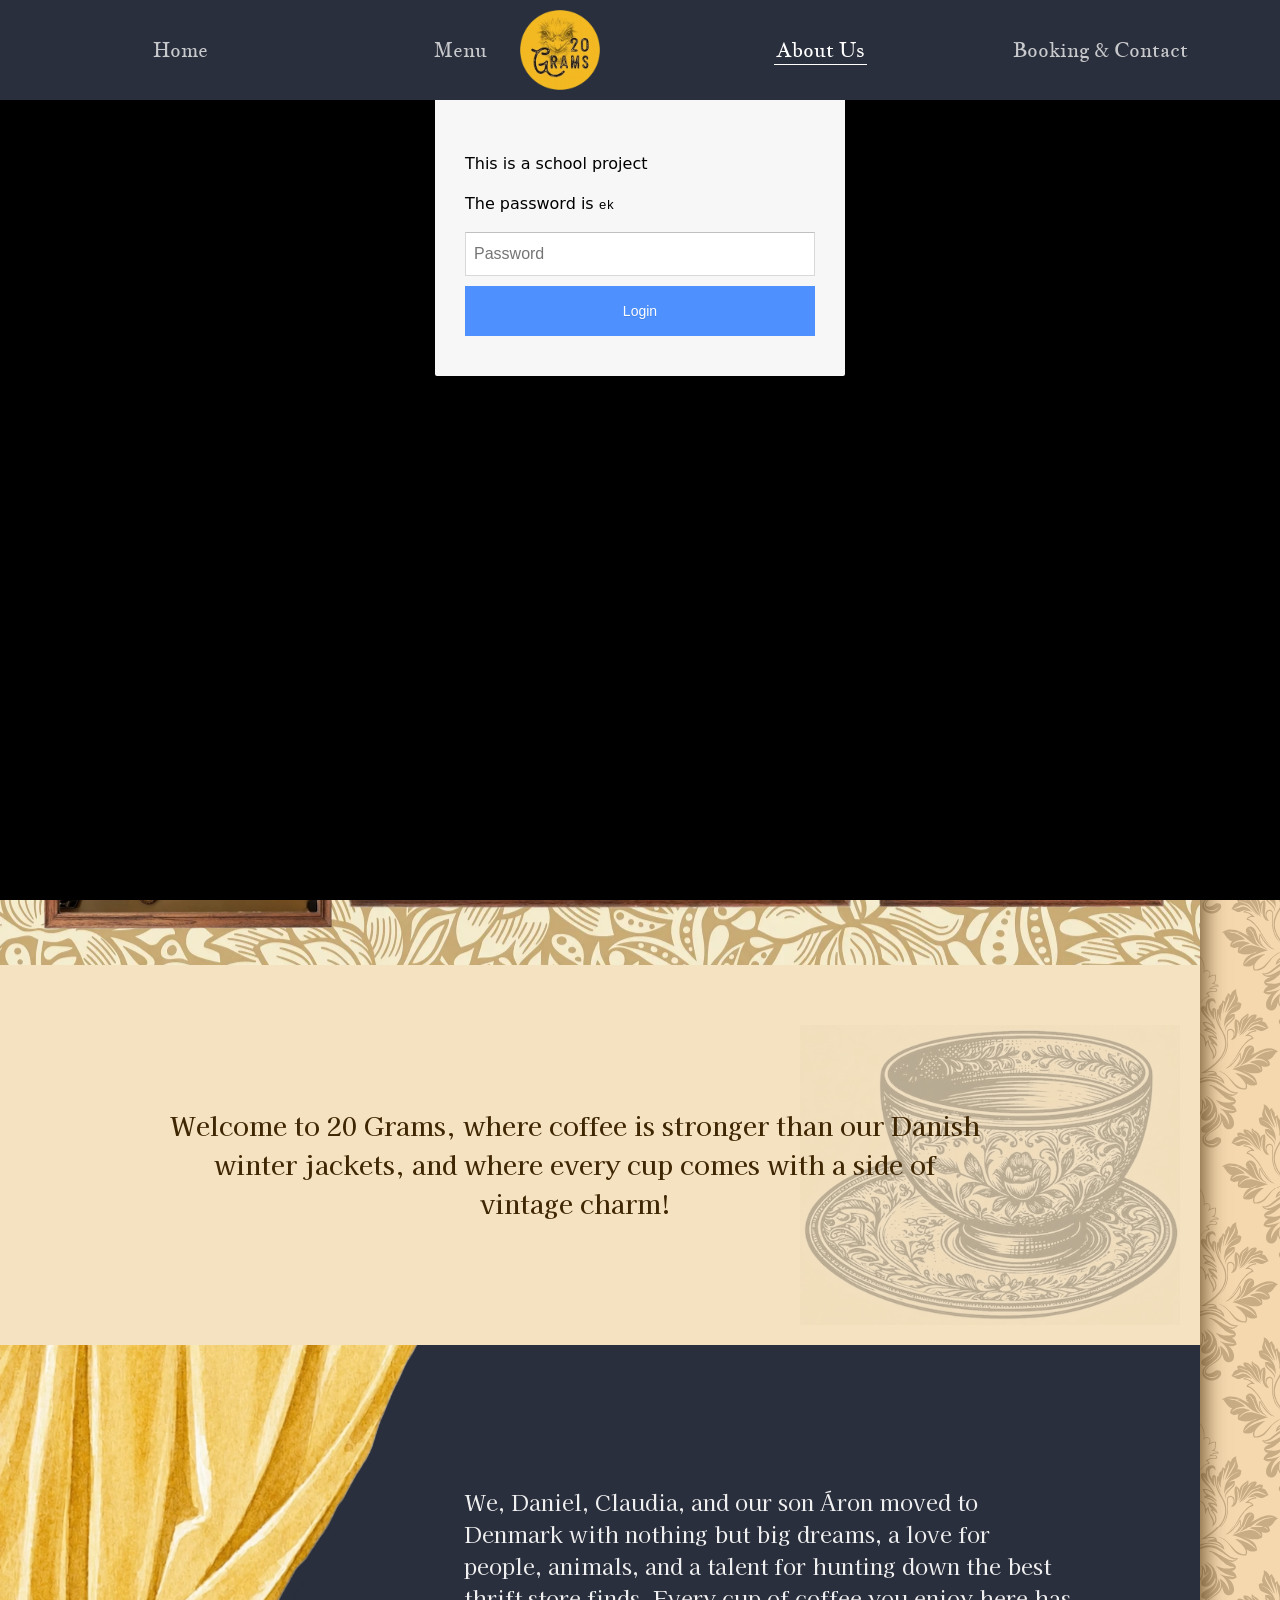
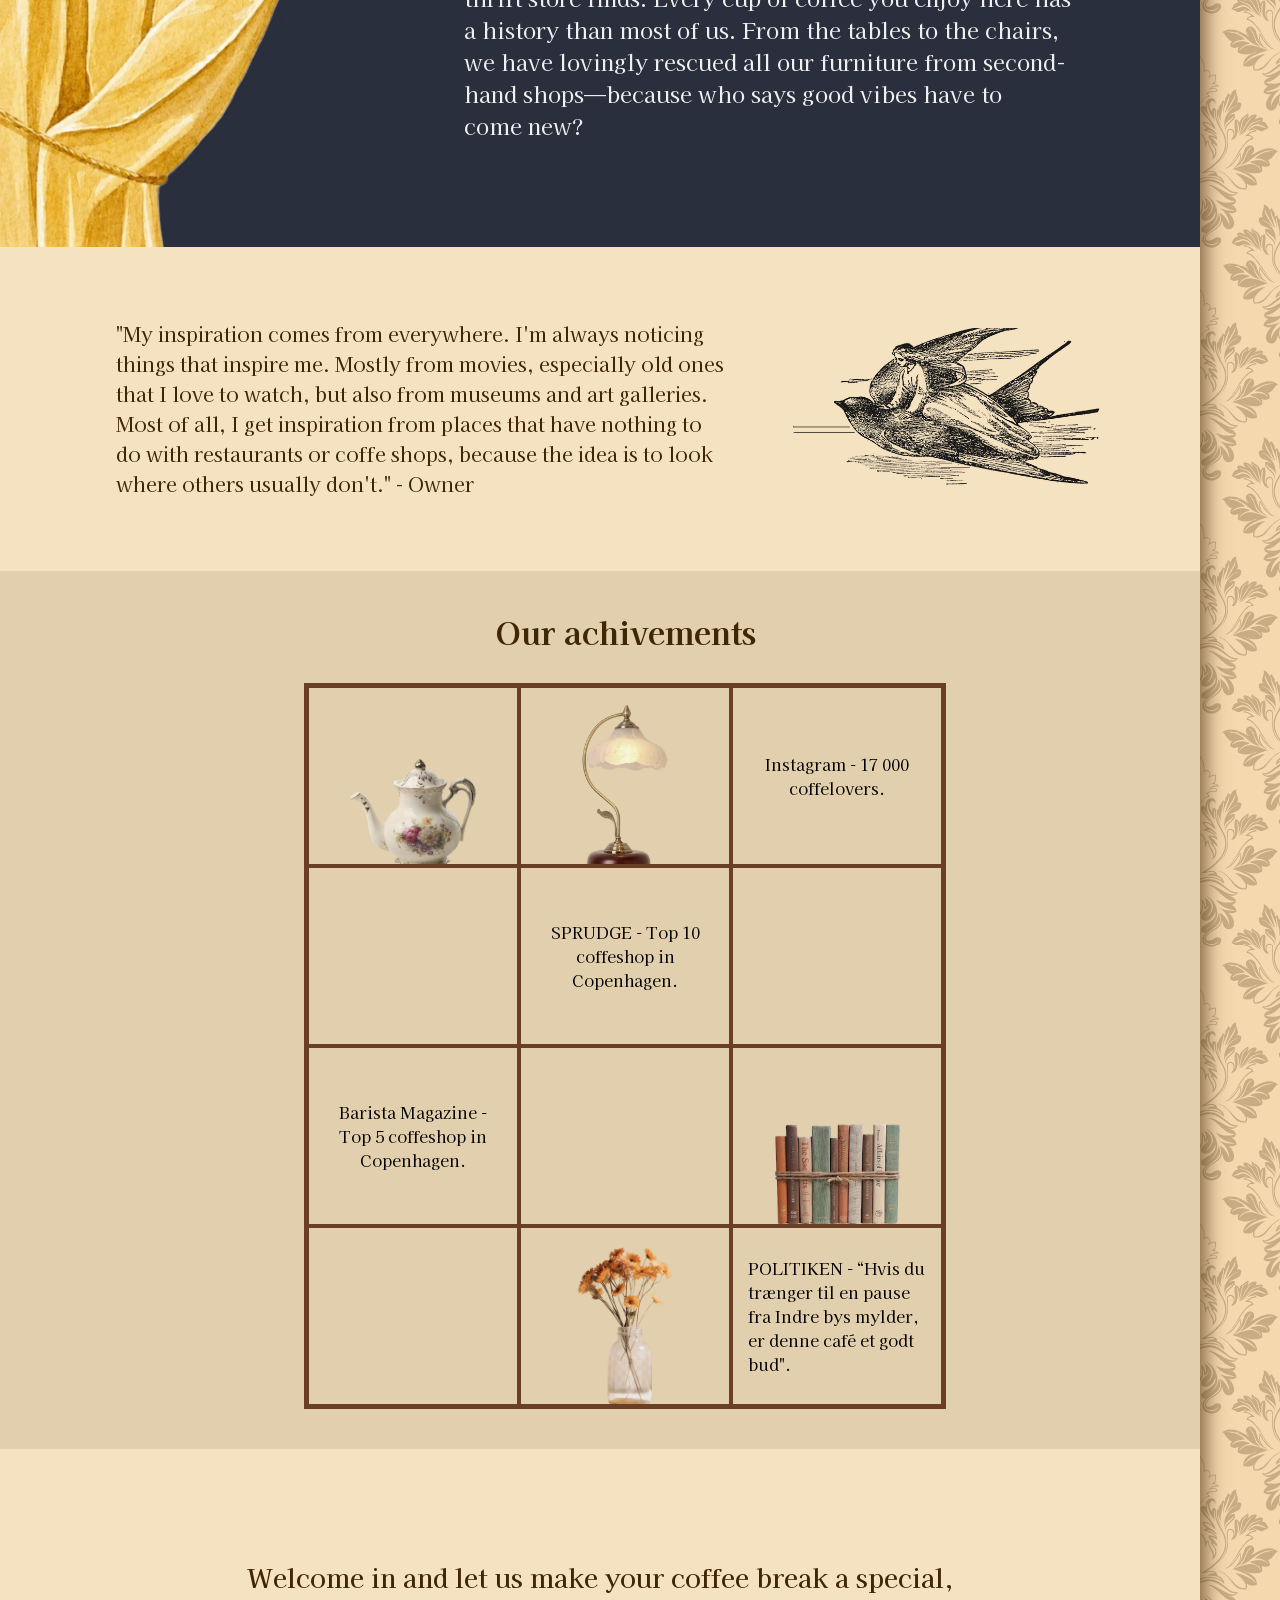
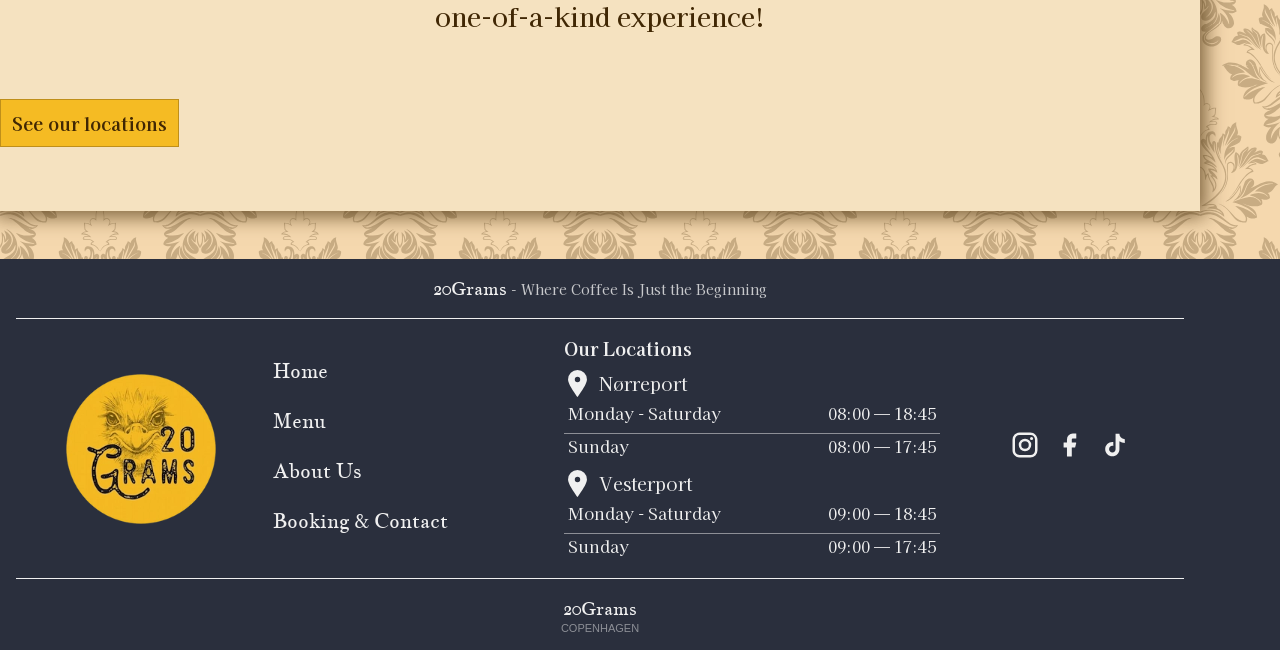
==== commit 7a396df6: "rette txt about" ====
--- a/about.html
+++ b/about.html
@@ -133,7 +133,8 @@
         <div><img class="grid6hylla" src="imgs/imgsabout/abouthyllabok.webp" alt="bockerpahylla" /></div>
         <p></p>
         <div><img class="grid7hylla" src="imgs/imgsabout/abouthyllablommor.webp" alt="blommorpahylla" /></div>
-        <button popovertarget="ramme4">POLITIKEN - “Hvis du trænger til en pause fra Indre bys mylder, er denne café et
+        <button popovertarget="ramme4" class="left-txt">POLITIKEN - “Hvis du trænger til en pause fra Indre bys mylder,
+          er denne café et
           godt bud".</button>
       </div>
     </div>
--- a/css/about.css
+++ b/css/about.css
@@ -85,7 +85,7 @@
 }
 
 .koppabout {
-  grid-column: 3/3;
+  grid-column: 3/4;
   /* styling */
   padding-right: 20px;
   padding-bottom: 20px;
@@ -334,6 +334,9 @@
   }
   #hylla button {
     cursor: pointer;
+  }
+  #hylla button.left-txt {
+    text-align: left;
   }
 
   .ramme1,
